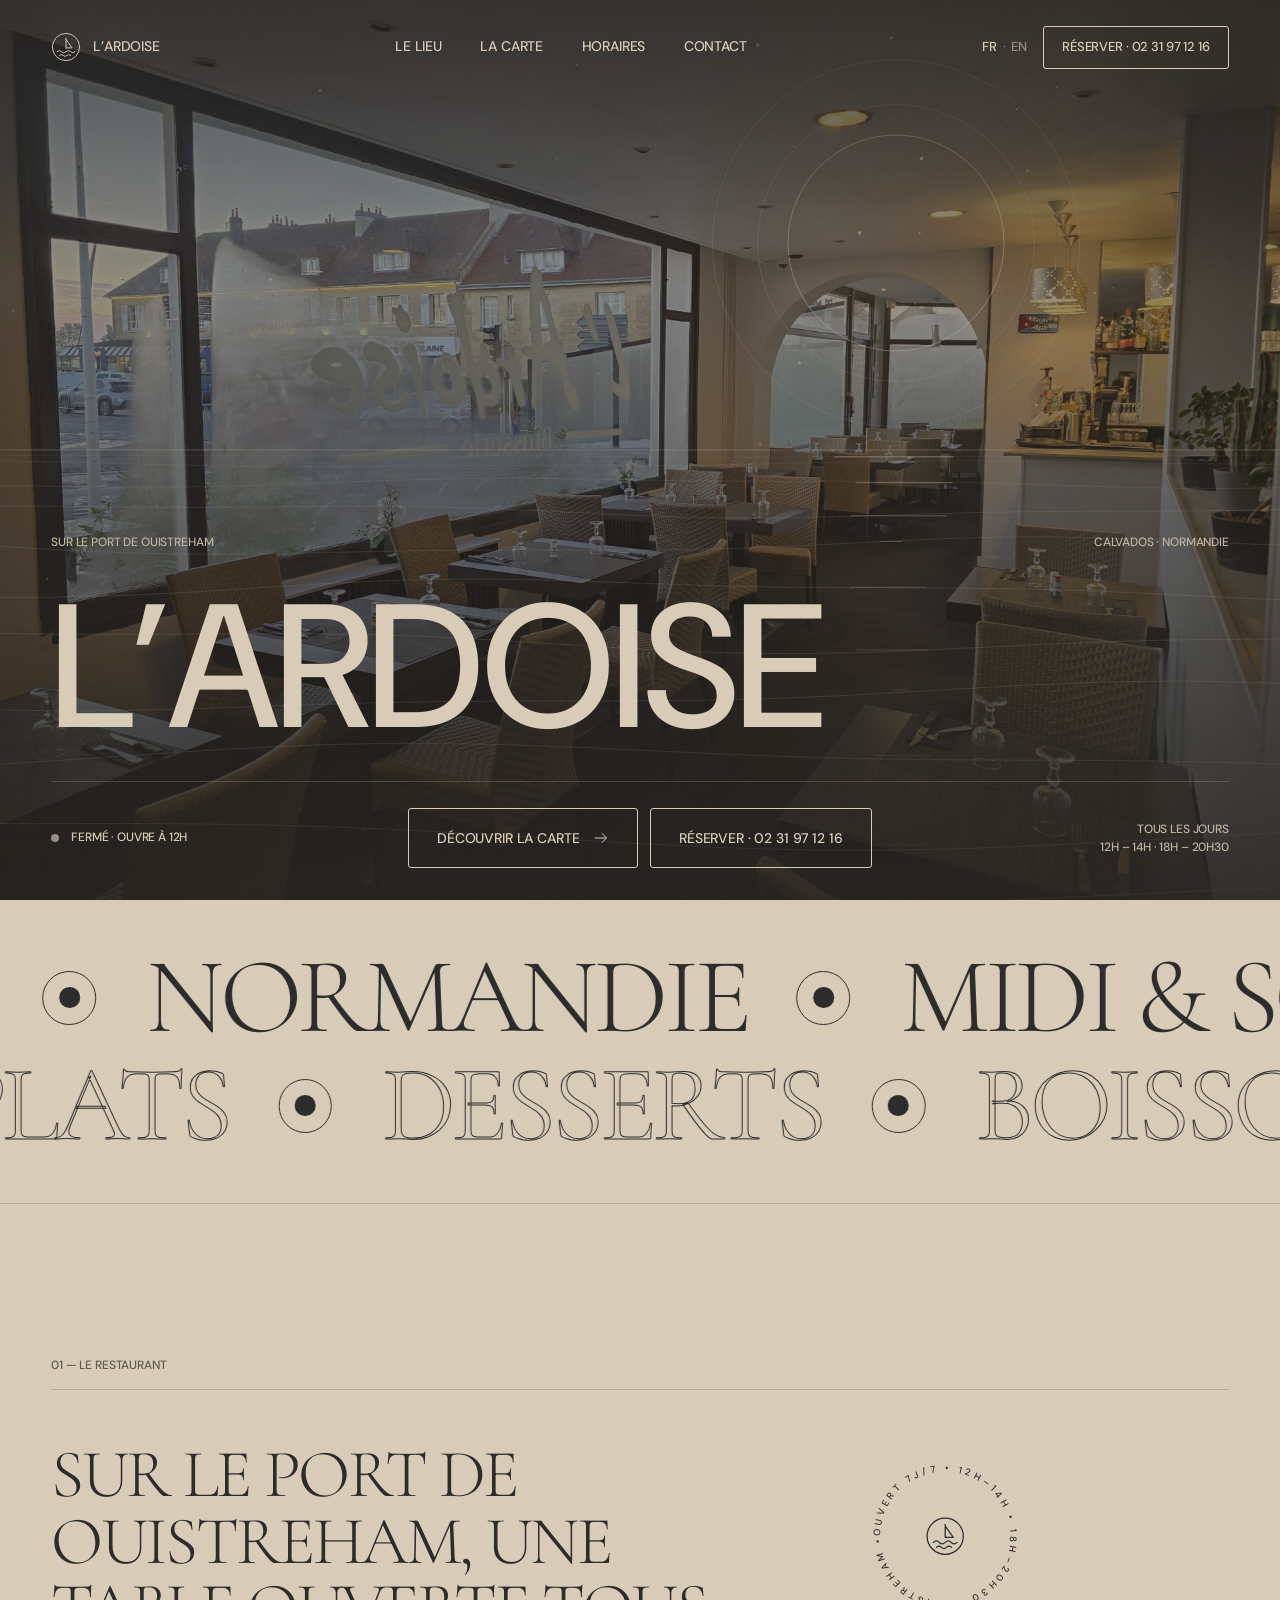
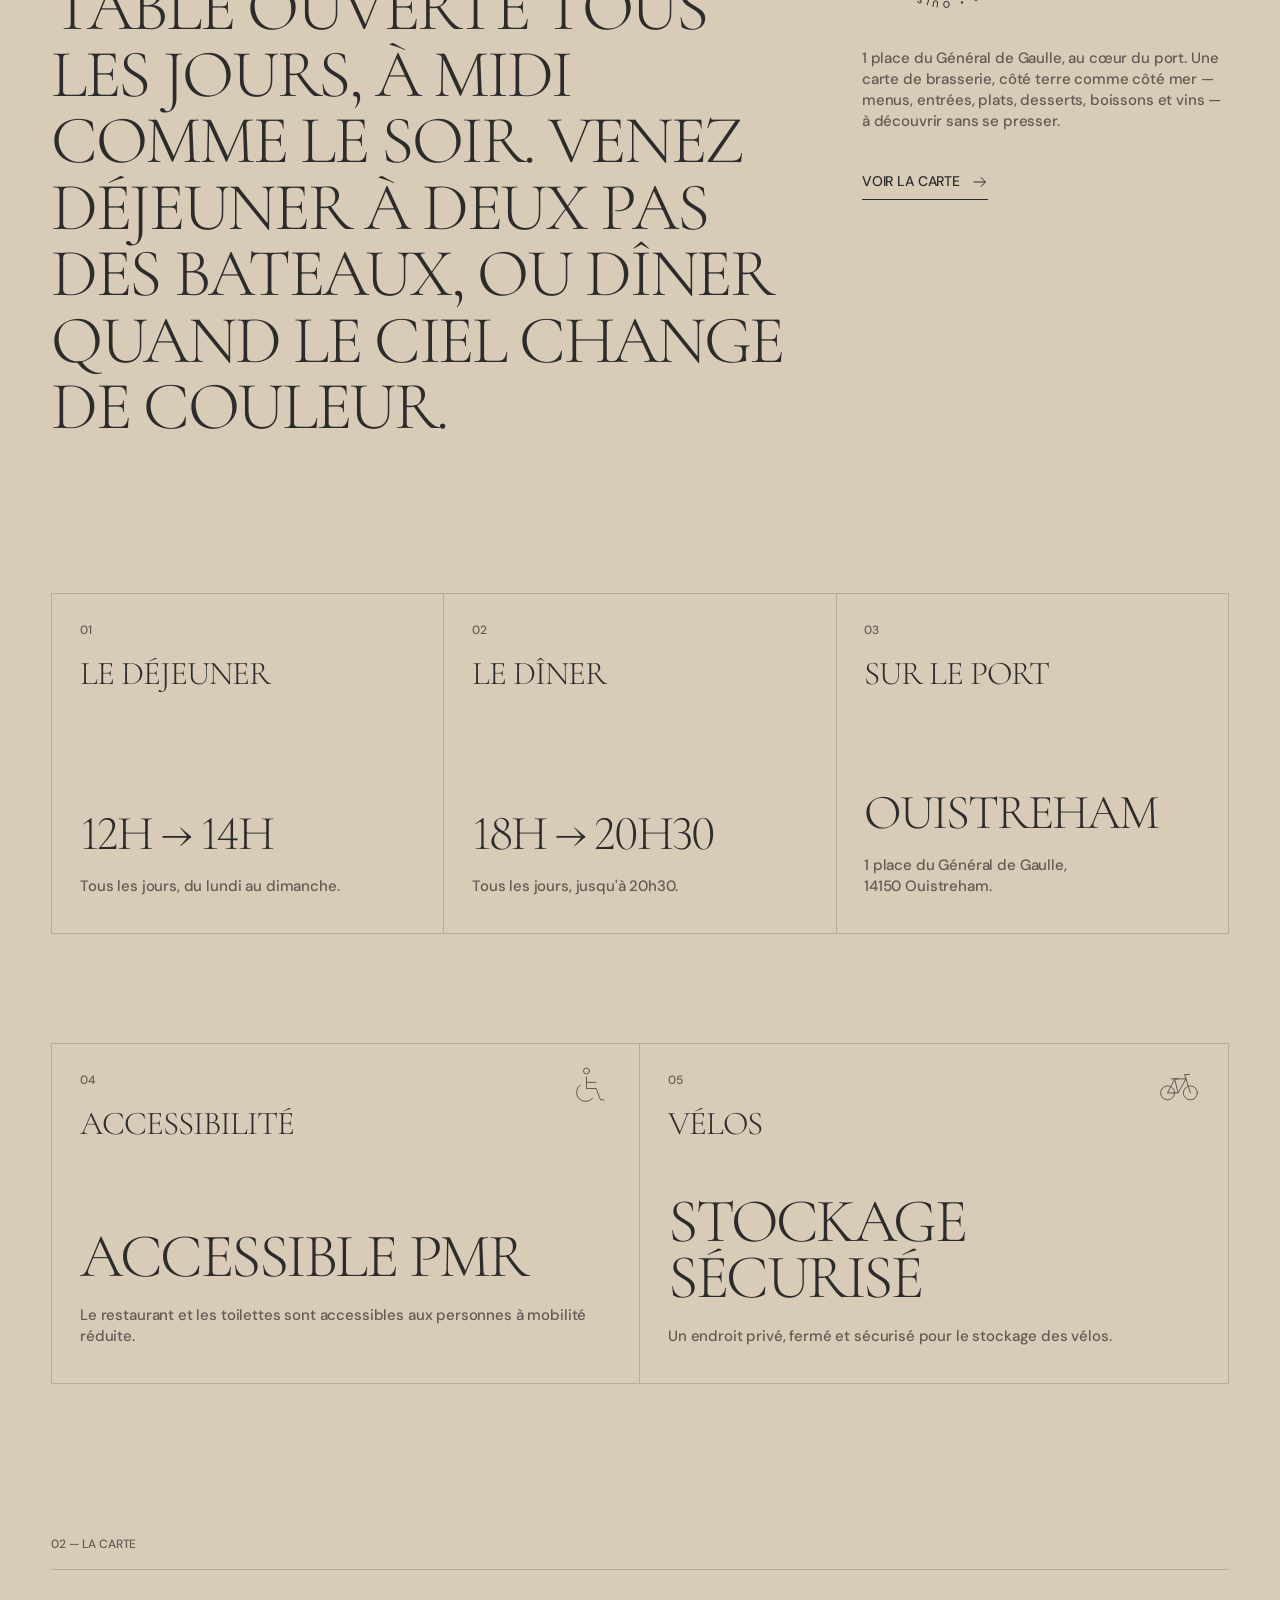
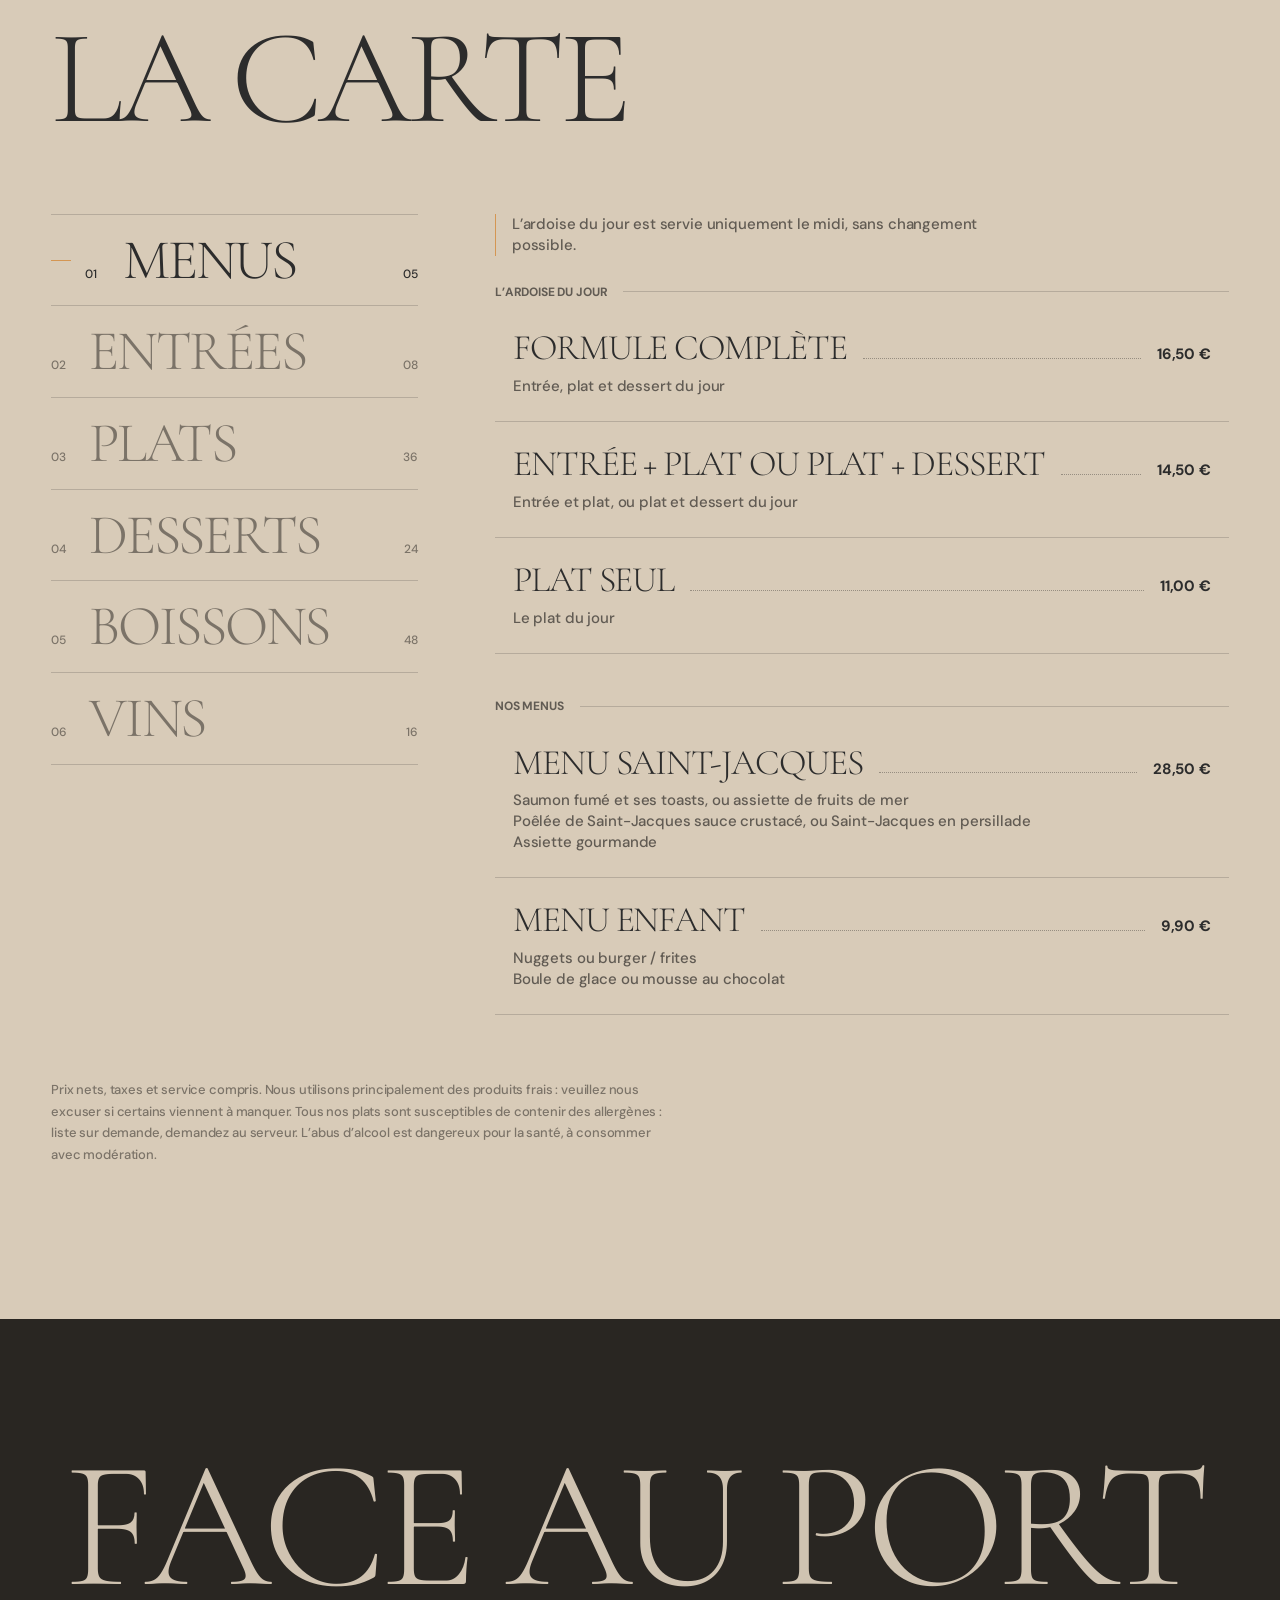
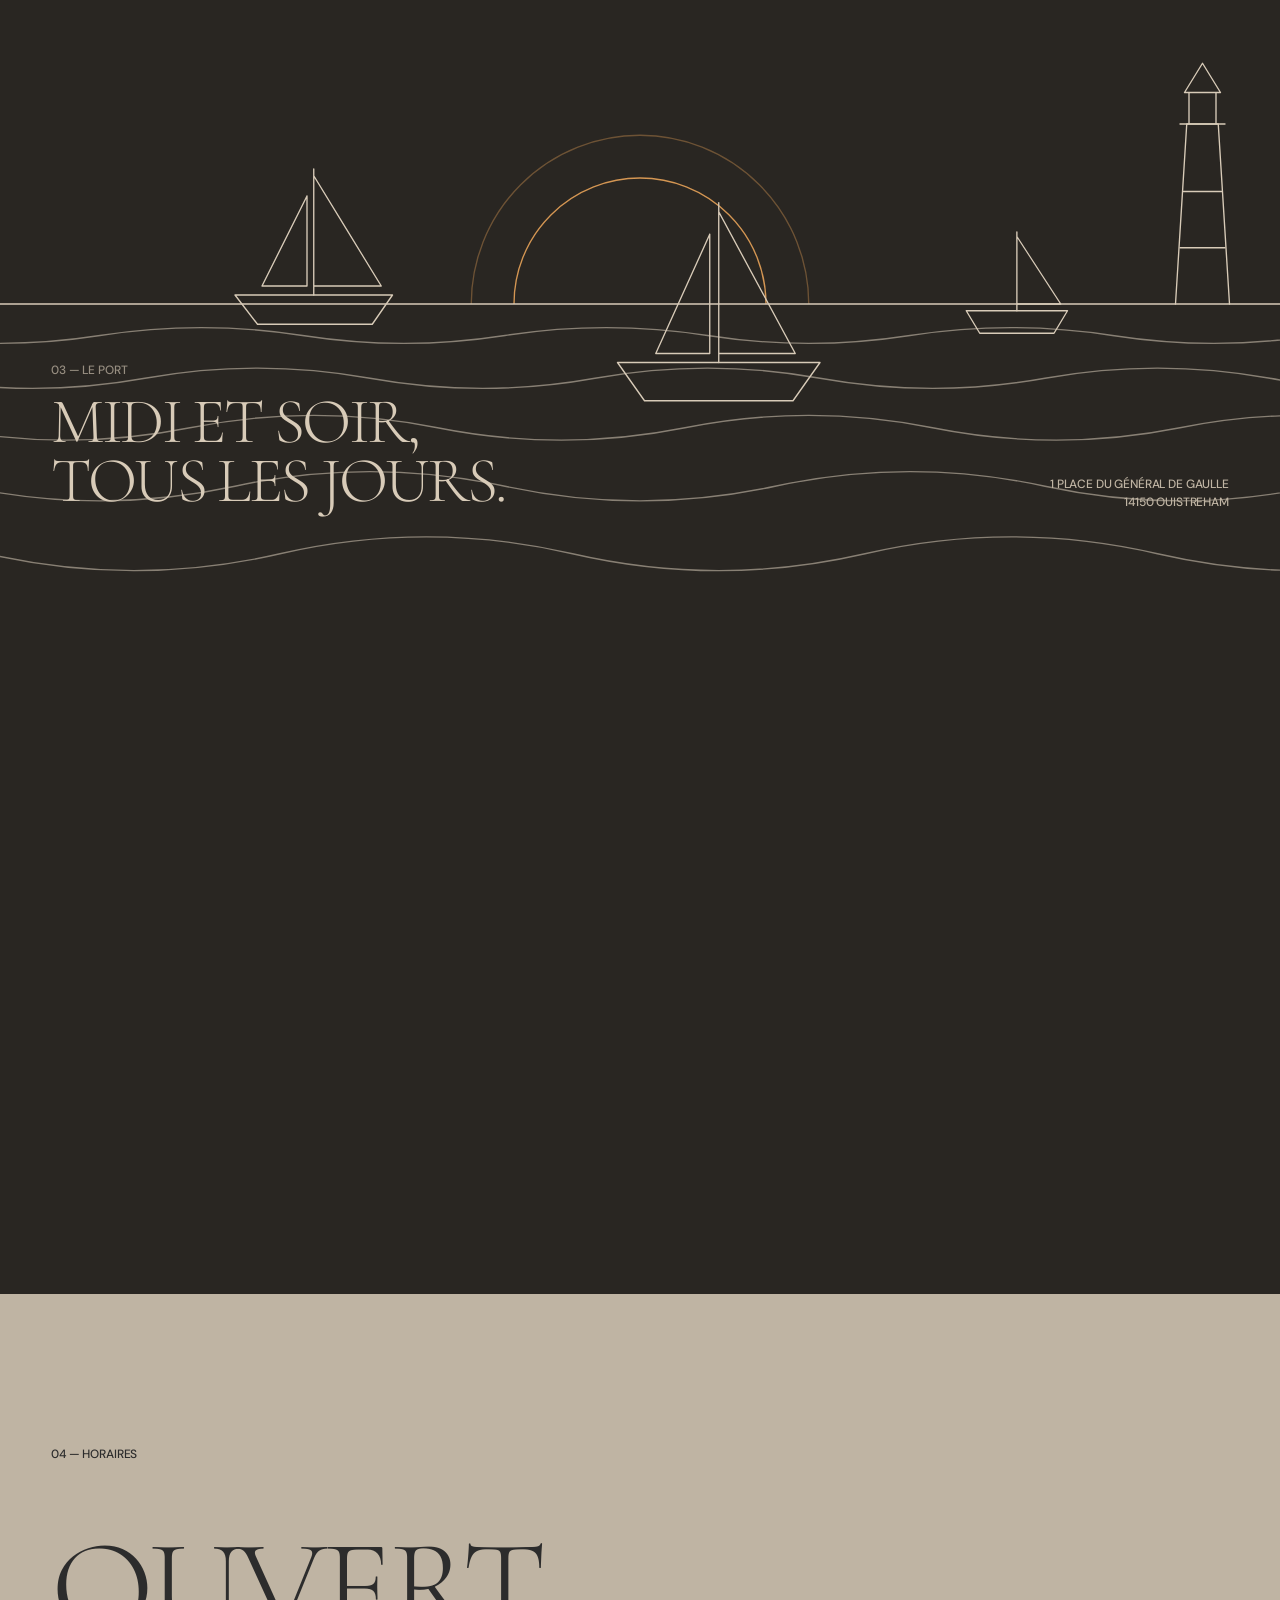
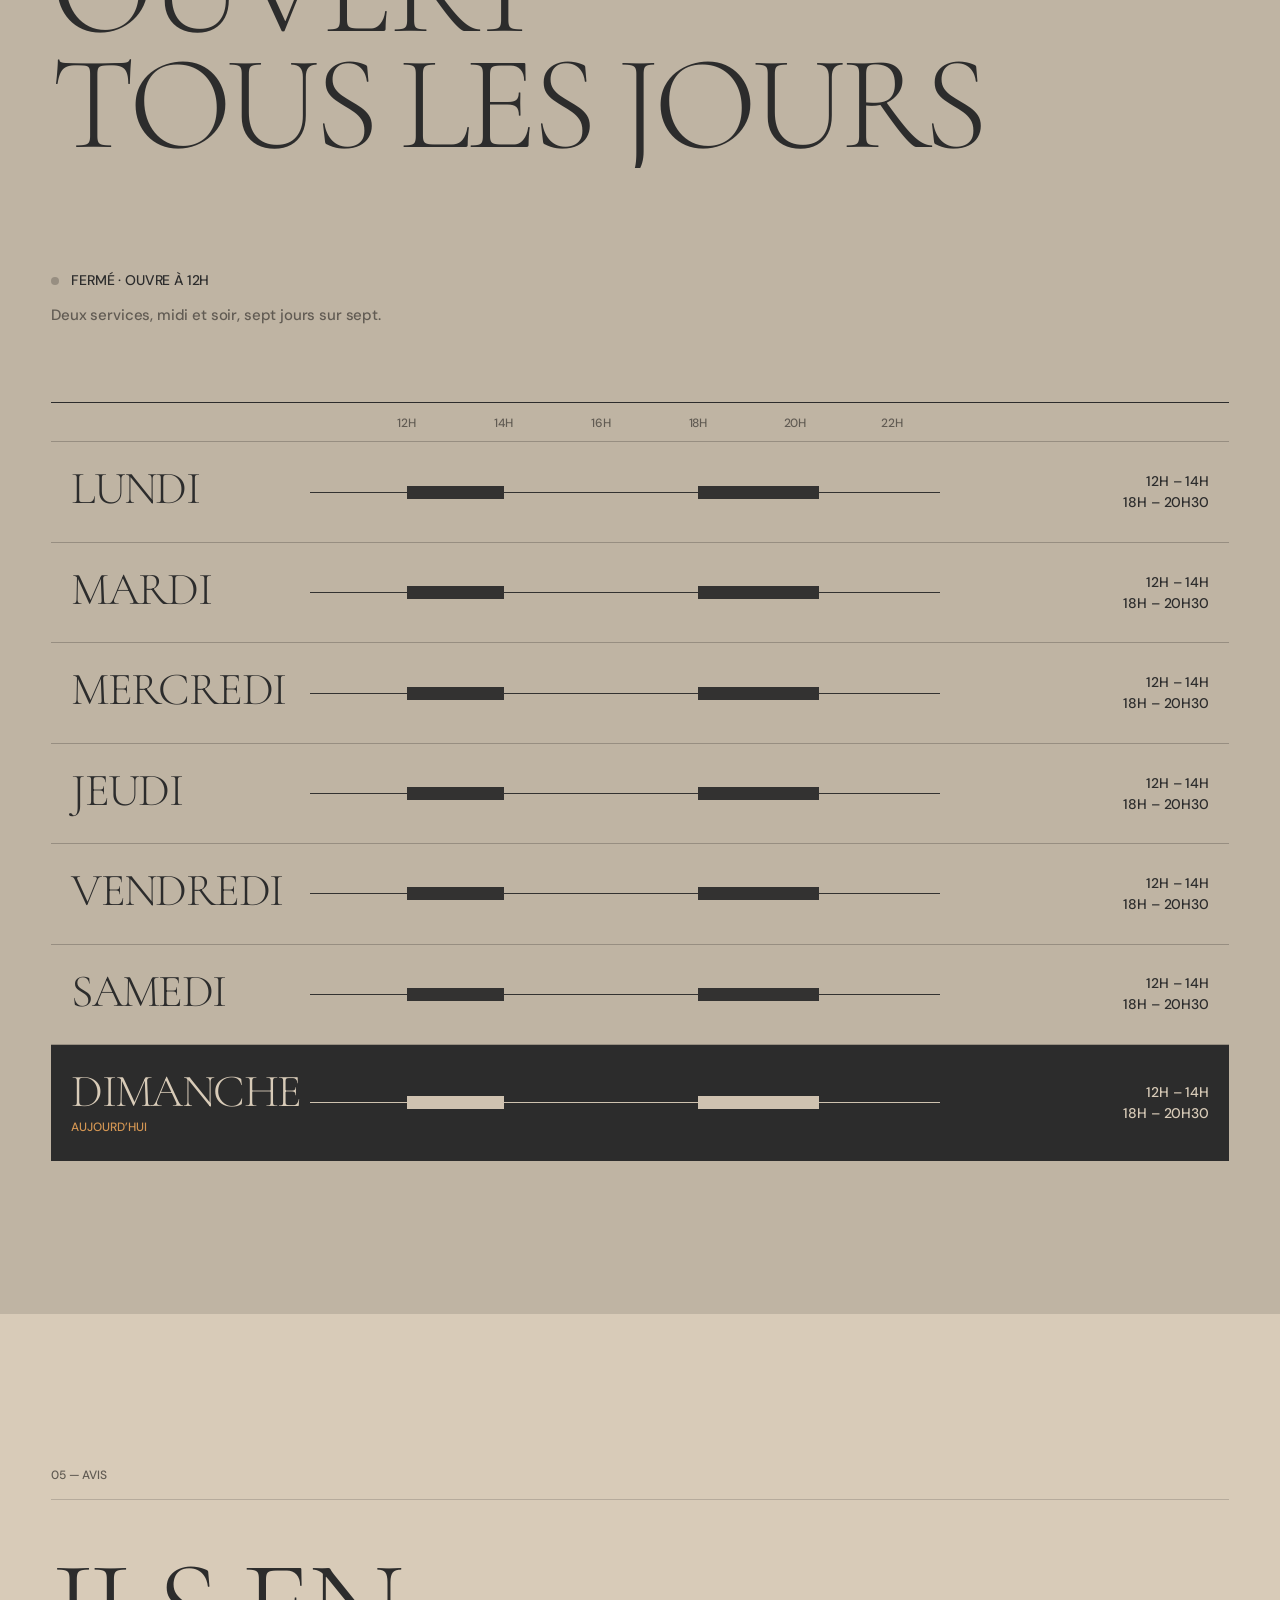
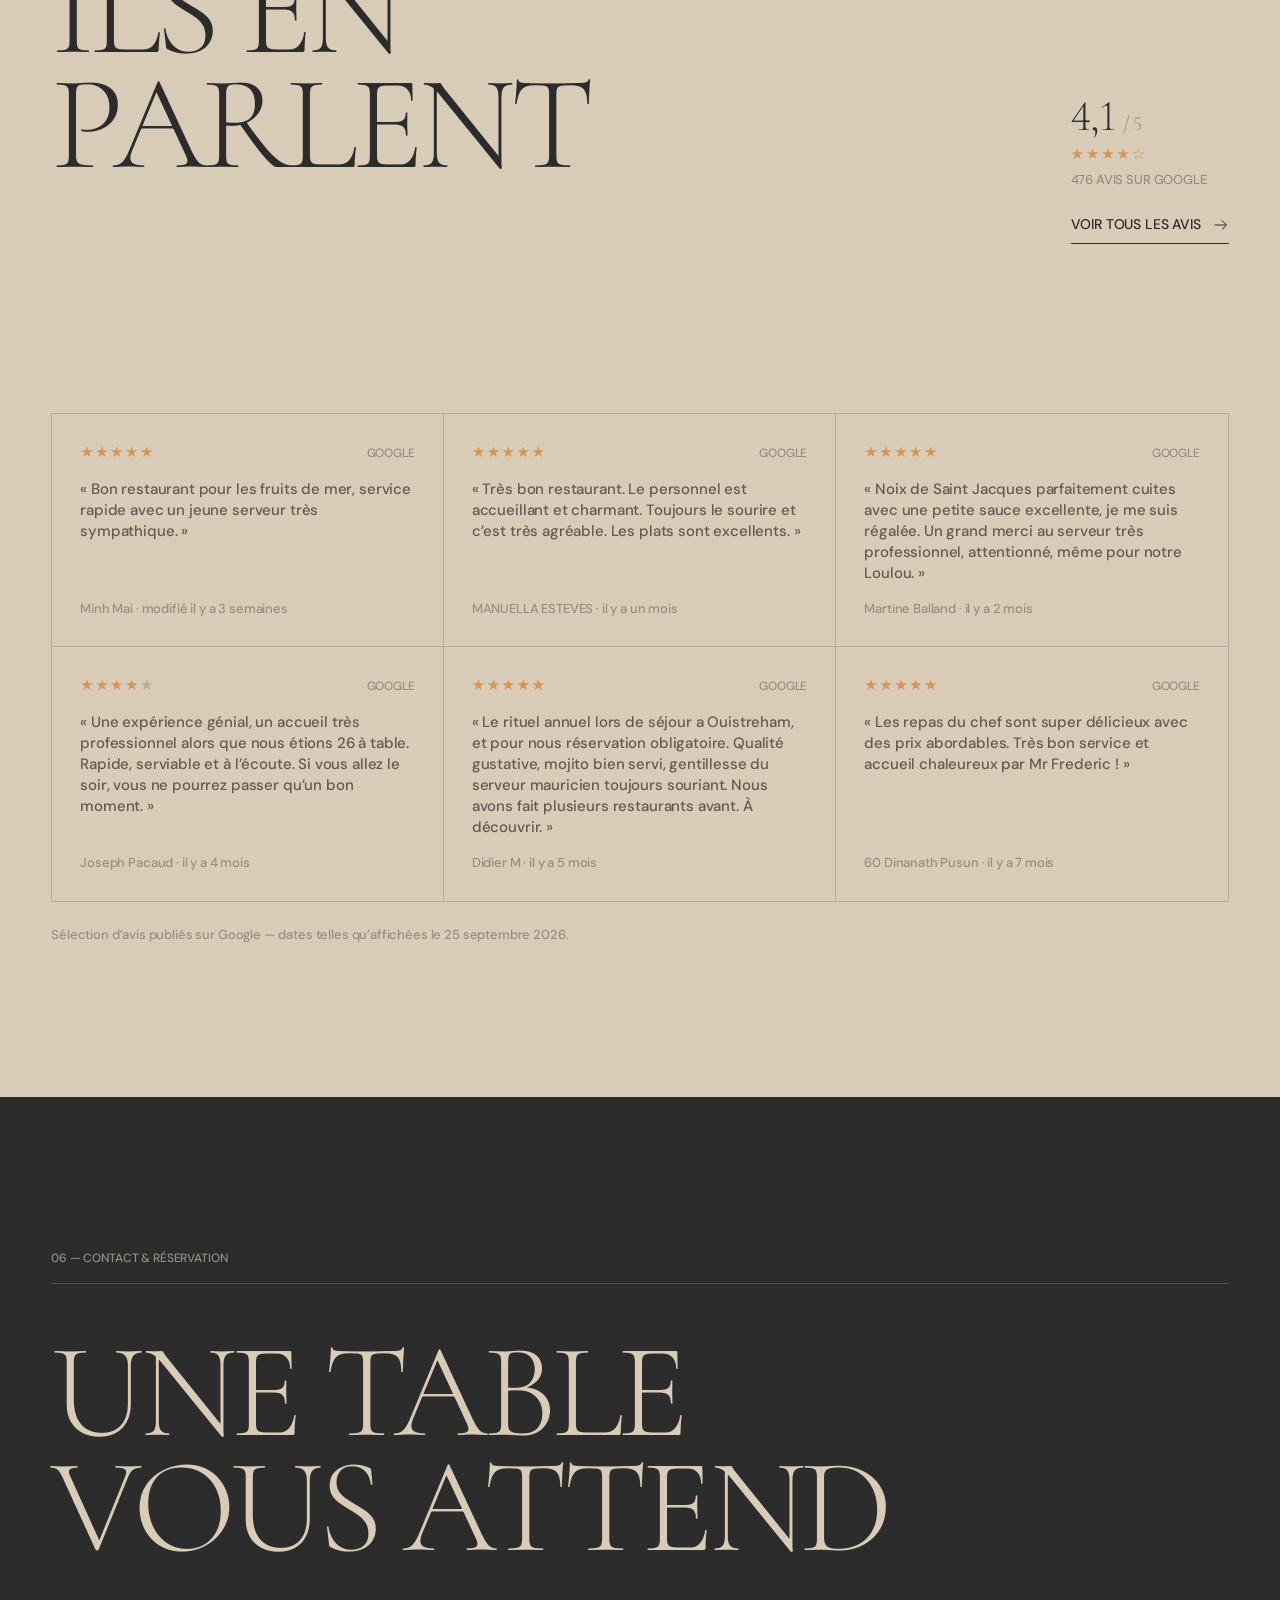
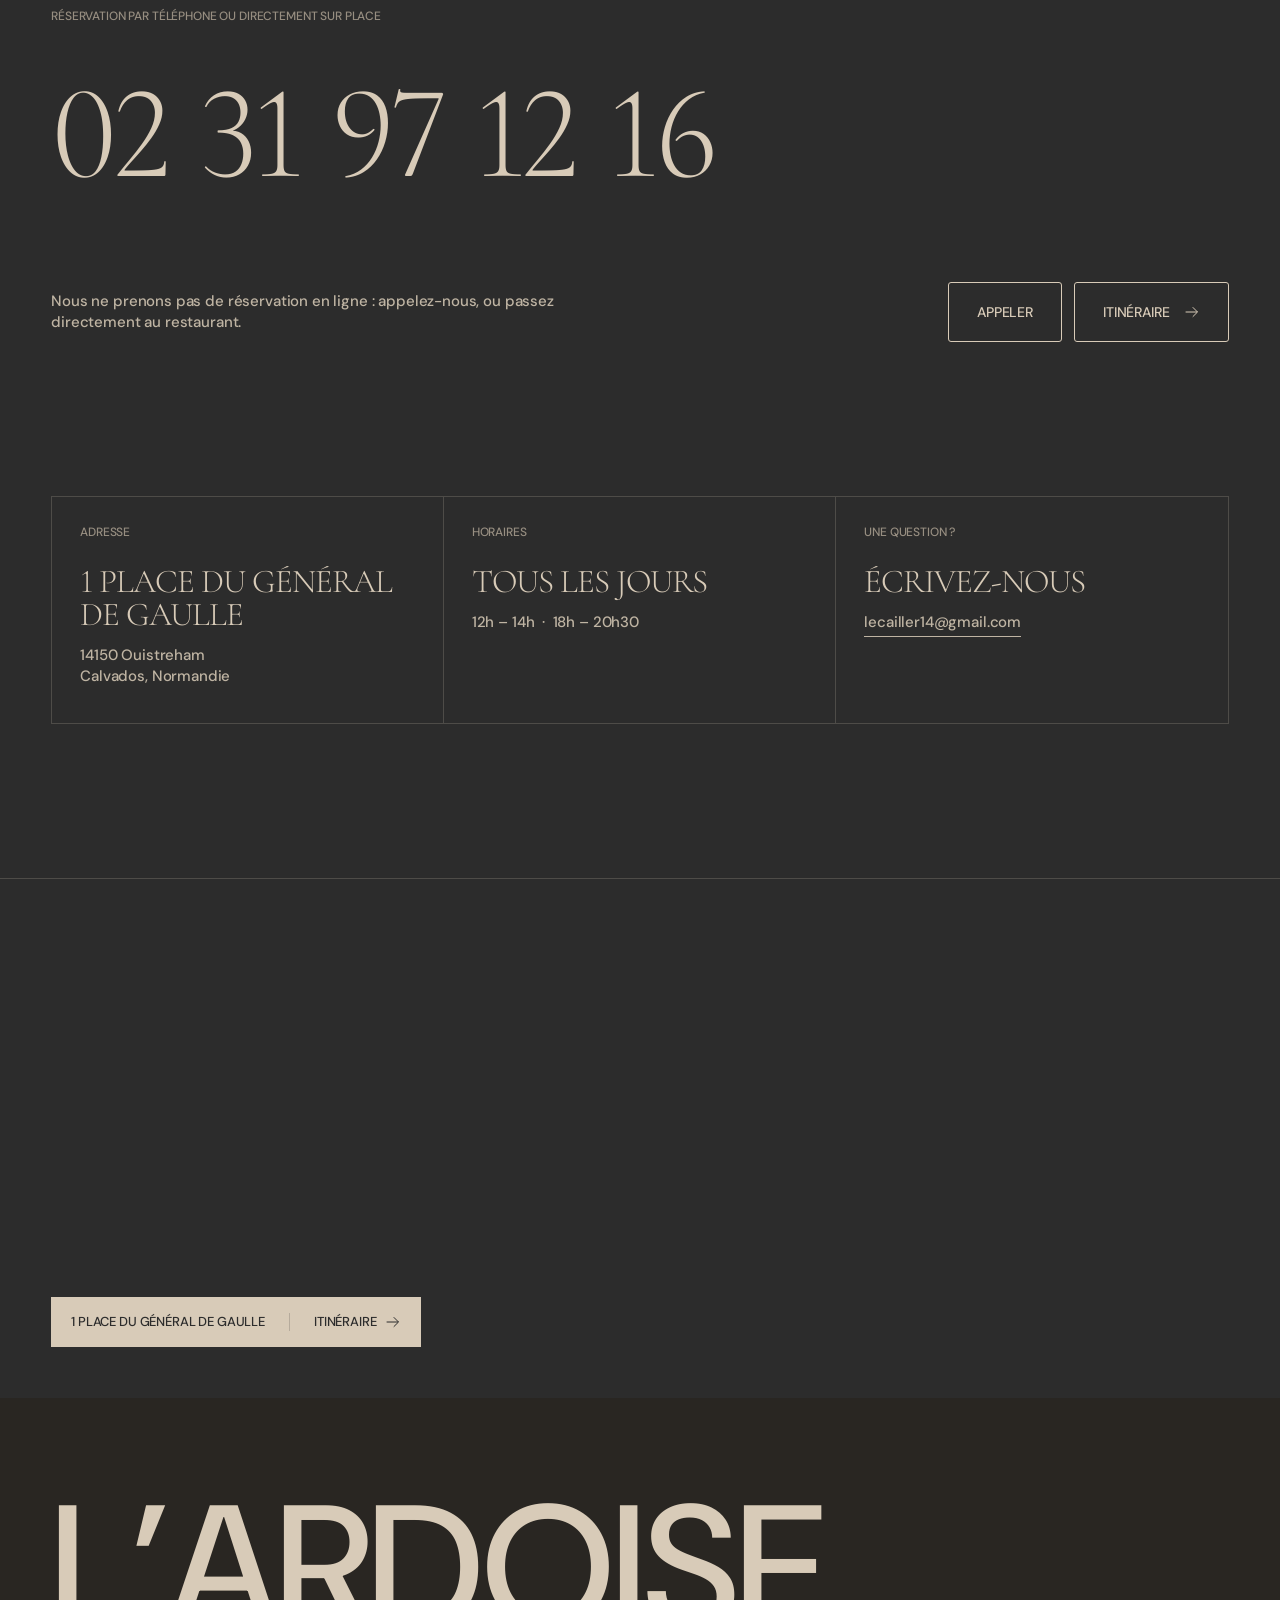
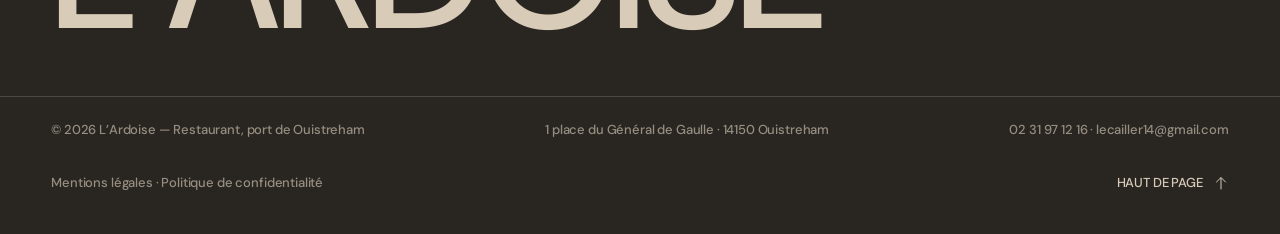
==== index.html @ 57849573 "Photo d'ambiance : la salle en fond de la page d'accueil (FR + EN) - images/hero.jpg : photo de la s" ====
<!DOCTYPE html>
<html lang="fr" class="no-js">
<head>
  <meta charset="utf-8">
  <meta name="viewport" content="width=device-width, initial-scale=1">
  <title>L’Ardoise — Restaurant sur le port de Ouistreham</title>
  <meta name="description" content="L’Ardoise, restaurant sur le port de Ouistreham (Calvados), 1 place du Général de Gaulle. Ouvert tous les jours de 12h à 14h et de 18h à 20h30. Réservation au 02 31 97 12 16.">
  <meta name="theme-color" content="#292622">
  <meta property="og:title" content="L’Ardoise — Restaurant sur le port de Ouistreham">
  <meta property="og:description" content="Ouvert tous les jours de 12h à 14h et de 18h à 20h30. 1 place du Général de Gaulle, Ouistreham.">
  <meta property="og:type" content="restaurant">
  <link rel="icon" href="data:image/svg+xml,%3Csvg xmlns='http://www.w3.org/2000/svg' viewBox='0 0 32 32'%3E%3Crect width='32' height='32' fill='%23292622'/%3E%3Cg fill='none' stroke='%23d8cbb8' stroke-width='1.2'%3E%3Ccircle cx='16' cy='16' r='12'/%3E%3Cpath d='M16 7v11M16 8l6 9h-6M8 21q2-2 4 0t4 0t4 0t4 0'/%3E%3C/g%3E%3C/svg%3E">

  <link rel="preconnect" href="https://fonts.googleapis.com">
  <link rel="preconnect" href="https://fonts.gstatic.com" crossorigin>
  <link rel="preconnect" href="https://api.fontshare.com">
  <link href="https://fonts.googleapis.com/css2?family=Cormorant+Garamond:wght@300&family=DM+Sans:opsz,wght@9..40,500;9..40,700&display=swap" rel="stylesheet">
  <link href="https://api.fontshare.com/v2/css?f[]=satoshi@500,700&display=swap" rel="stylesheet">
  <link rel="stylesheet" href="style.css">
  <link rel="preload" as="image" href="images/hero.jpg" fetchpriority="high">

  <script type="application/ld+json">
  {
    "@context": "https://schema.org",
    "@type": "Restaurant",
    "name": "L’Ardoise",
    "telephone": "+33231971216",
    "email": "lecailler14@gmail.com",
    "address": {
      "@type": "PostalAddress",
      "streetAddress": "1 place du Général de Gaulle",
      "addressLocality": "Ouistreham",
      "postalCode": "14150",
      "addressRegion": "Calvados",
      "addressCountry": "FR"
    },
    "geo": { "@type": "GeoCoordinates", "latitude": 49.27912, "longitude": -0.25116 },
    "openingHours": ["Mo-Su 12:00-14:00", "Mo-Su 18:00-20:30"]
  }
  </script>
</head>
<body class="is-loading">

  <!-- Symboles SVG réutilisés -->
  <svg width="0" height="0" style="position:absolute" aria-hidden="true" focusable="false">
    <symbol id="mark" viewBox="0 0 32 32">
      <g fill="none" stroke="currentColor" stroke-width="1" stroke-linecap="round" stroke-linejoin="round">
        <circle cx="16" cy="16" r="14.5"/>
        <path d="M16 6.5V17M16 8l6.5 9H16"/>
        <path d="M6.5 21q2.4-2.4 4.8 0t4.7 0t4.8 0t4.7 0"/>
        <path d="M9 25q2-2 4 0t4 0t4 0"/>
      </g>
    </symbol>
    <symbol id="arrow" viewBox="0 0 16 16">
      <path d="M2 8h11M9 3.5 13.5 8 9 12.5" fill="none" stroke="currentColor" stroke-width="1" stroke-linecap="round" stroke-linejoin="round"/>
    </symbol>
  </svg>

  <!-- Préchargeur -->
  <div class="preloader" aria-hidden="true">
    <div class="pl-inner">
      <svg class="pl-mark"><use href="#mark"/></svg>
      <p class="pl-name">L’Ardoise</p>
      <p class="pl-sub">Ouistreham · Port</p>
      <div class="pl-line"><i class="pl-bar"></i></div>
      <p class="pl-num">00</p>
    </div>
  </div>

  <div class="progress" aria-hidden="true"></div>
  <div class="cursor-ring" aria-hidden="true"></div>
  <div class="cursor-dot" aria-hidden="true"></div>

  <!-- Navigation -->
  <header class="nav" id="nav">
    <a class="brand" href="#accueil" aria-label="L’Ardoise — accueil">
      <svg class="brand-mark"><use href="#mark"/></svg>
      <span data-roll>L’Ardoise</span>
    </a>
    <nav class="nav-links" aria-label="Navigation principale">
      <a href="#lieu"><span data-roll>Le lieu</span></a>
      <a href="#carte"><span data-roll>La carte</span></a>
      <a href="#horaires"><span data-roll>Horaires</span></a>
      <a href="#contact"><span data-roll>Contact</span></a>
    </nav>
    <div class="nav-right">
      <div class="lang" aria-label="Choisir la langue du site">
        <span class="lang-cur" aria-current="true">FR</span><span class="lang-sep">·</span><a href="index-en.html" hreflang="en" lang="en">EN</a>
      </div>
      <a class="btn btn-sm" href="tel:+33231971216" data-magnet aria-label="Réserver par téléphone au 02 31 97 12 16"><span data-roll>Réserver · 02 31 97 12 16</span></a>
      <button class="burger" aria-label="Ouvrir le menu" aria-expanded="false" aria-controls="menu"><i></i><i></i></button>
    </div>
  </header>

  <div class="menu-overlay" id="menu" aria-hidden="true">
    <nav>
      <a href="#lieu"><span>01</span>Le lieu</a>
      <a href="#carte"><span>02</span>La carte</a>
      <a href="#horaires"><span>03</span>Horaires</a>
      <a href="#contact"><span>04</span>Contact</a>
      <a href="#contact"><span>→</span>Réserver</a>
    </nav>
    <p class="menu-foot">Réservation par téléphone ou sur place<br><a href="tel:+33231971216">02 31 97 12 16</a><br>1 place du Général de Gaulle · 14150 Ouistreham</p>
  </div>

  <main>
    <!-- ================= HERO ================= -->
    <section class="hero" id="accueil">
      <!-- Photo d'ambiance : images/hero.jpg (réglée dans style.css, règle .hero). Pour la changer, remplacez ce fichier : paysage, 1920 px de large minimum. -->
      <div class="hero-photo" aria-hidden="true"></div>
      <canvas id="sea" aria-hidden="true"></canvas>
      <div class="hero-glow" aria-hidden="true"></div>
      <div class="hero-shade" aria-hidden="true"></div>

      <div class="hero-inner">
        <div class="hero-meta">
          <span data-reveal="fade" style="--d:1500">Sur le port de Ouistreham</span>
          <span data-reveal="fade" style="--d:1650">Calvados · Normandie</span>
        </div>

        <h1 class="wordmark" aria-label="L’Ardoise"><span class="wm-line" data-chars aria-hidden="true">L’Ardoise</span></h1>

        <div class="hero-foot">
          <i class="rule" data-reveal="line" style="--d:1700"></i>
          <div class="hero-foot-row">
            <p class="status" data-status data-reveal="fade" style="--d:1800"><i class="dot"></i><span>…</span></p>
            <div class="hero-cta" data-reveal="up" style="--d:1900">
              <a class="btn" href="#carte" data-magnet><span data-roll>Découvrir la carte</span><svg class="ico"><use href="#arrow"/></svg></a>
              <a class="btn" href="tel:+33231971216" data-magnet aria-label="Réserver par téléphone au 02 31 97 12 16"><span data-roll>Réserver · 02 31 97 12 16</span></a>
            </div>
            <p class="hero-hours" data-reveal="fade" style="--d:2000">Tous les jours<br>12h – 14h · 18h – 20h30</p>
          </div>
        </div>
      </div>
    </section>

    <!-- ================= MARQUEE ================= -->
    <section class="marquee on-light" aria-label="Ouistreham, entrées, plats, desserts, boissons">
      <div class="mq-row" data-mq="-1">
        <div class="mq-set"><span>Ouistreham</span><i></i><span>Le port</span><i></i><span>Calvados</span><i></i><span>Normandie</span><i></i><span>Midi &amp; soir</span><i></i></div>
      </div>
      <div class="mq-row outline" data-mq="1">
        <div class="mq-set"><span>Entrées</span><i></i><span>Plats</span><i></i><span>Desserts</span><i></i><span>Boissons</span><i></i><span>7 jours sur 7</span><i></i></div>
      </div>
    </section>

    <!-- ================= LE LIEU ================= -->
    <section class="intro on-light" id="lieu">
      <div class="wrap">
        <div class="sec-head">
          <p class="label" data-reveal="up">01 — Le restaurant</p>
          <i class="rule" data-reveal="line"></i>
        </div>

        <div class="intro-grid">
          <p class="lead" data-fill>Sur le port de Ouistreham, une table ouverte tous les jours, à midi comme le soir. Venez déjeuner à deux pas des bateaux, ou dîner quand le ciel change de couleur.</p>

          <div class="intro-side">
            <svg class="badge" viewBox="0 0 200 200" aria-hidden="true" data-reveal="scale">
              <defs><path id="circ" d="M100 100m-78 0a78 78 0 1 1 156 0a78 78 0 1 1-156 0"/></defs>
              <text><textPath href="#circ" textLength="486" lengthAdjust="spacing">OUVERT 7J/7 • 12H–14H • 18H–20H30 • OUISTREHAM • </textPath></text>
              <use href="#mark" x="76" y="76" width="48" height="48"/>
            </svg>
            <p class="body" data-reveal="up" style="--d:150">1 place du Général de Gaulle, au cœur du port. Une carte de brasserie, côté terre comme côté mer — menus, entrées, plats, desserts, boissons et vins — à découvrir sans se presser.</p>
            <a class="link" href="#carte" data-reveal="up" style="--d:250"><span data-roll>Voir la carte</span><svg class="ico"><use href="#arrow"/></svg></a>
          </div>
        </div>

        <div class="cards" data-stagger>
          <article class="card" data-reveal="up" data-tilt>
            <span class="card-num">01</span>
            <h3 class="card-title">Le déjeuner</h3>
            <p class="card-time">12h <em>→</em> 14h</p>
            <p class="card-text">Tous les jours, du lundi au dimanche.</p>
          </article>
          <article class="card" data-reveal="up" data-tilt>
            <span class="card-num">02</span>
            <h3 class="card-title">Le dîner</h3>
            <p class="card-time">18h <em>→</em> 20h30</p>
            <p class="card-text">Tous les jours, jusqu'à 20h30.</p>
          </article>
          <article class="card" data-reveal="up" data-tilt>
            <span class="card-num">03</span>
            <h3 class="card-title">Sur le port</h3>
            <p class="card-time">Ouistreham</p>
            <p class="card-text">1 place du Général de Gaulle,<br>14150 Ouistreham.</p>
          </article>
        </div>

        <!-- À savoir : accessibilité PMR et stockage des vélos. Informations données par le restaurant :
             ne rien ajouter qu'il n'ait confirmé. Même contenu à tenir à jour dans index-en.html. -->
        <p class="label cards-label" data-reveal="up">À savoir</p>
        <div class="cards cards-duo" data-stagger>
          <article class="card" data-reveal="up" data-tilt>
            <span class="card-num">04</span>
            <svg class="card-ico" viewBox="0 0 24 24" aria-hidden="true"><circle cx="10" cy="4" r="1.7"/><path d="M10 7.5V14M10 10.5H15.5M10 14H15.5L18 20.5h2"/><path d="M6.52 11.94A5.2 5.2 0 1 0 13.48 19.54"/></svg>
            <h3 class="card-title">Accessibilité</h3>
            <p class="card-time">Accessible PMR</p>
            <p class="card-text">Le restaurant et les toilettes sont accessibles aux personnes à mobilité réduite.</p>
          </article>
          <article class="card" data-reveal="up" data-tilt>
            <span class="card-num">05</span>
            <svg class="card-ico" viewBox="0 0 24 24" aria-hidden="true"><circle cx="5.5" cy="16.5" r="4"/><circle cx="18.5" cy="16.5" r="4"/><path d="M5.5 16.5 9.5 8.5H16l2.5 8M9.5 8.5l2 8h-6M11.5 16.5 16 8.5M7.5 8.5h4M16 8.5l-.8-2.5h2.8"/></svg>
            <h3 class="card-title">Vélos</h3>
            <p class="card-time">Stockage sécurisé</p>
            <p class="card-text">Un endroit privé, fermé et sécurisé pour le stockage des vélos.</p>
          </article>
        </div>
      </div>
    </section>

    <!-- ================= LA CARTE ================= -->
    <section class="carte on-light" id="carte">
      <div class="wrap">
        <div class="sec-head">
          <p class="label" data-reveal="up">02 — La carte</p>
          <i class="rule" data-reveal="line"></i>
        </div>
        <h2 class="h2" data-split>La carte</h2>

        <div class="carte-grid">
          <div class="tabs" role="tablist" aria-label="Parties de la carte" id="tabs"></div>
          <div class="panel" id="panel" role="tabpanel" aria-live="polite"></div>
        </div>
        <!-- Mentions reprises de la carte papier. Même contenu à tenir à jour dans index-en.html. -->
        <p class="carte-foot" data-reveal="up">Prix nets, taxes et service compris. Nous utilisons principalement des produits frais : veuillez nous excuser si certains viennent à manquer. Tous nos plats sont susceptibles de contenir des allergènes : liste sur demande, demandez au serveur. L’abus d’alcool est dangereux pour la santé, à consommer avec modération.</p>
        <noscript><p>Activez JavaScript pour afficher la carte, ou appelez-nous au 02 31 97 12 16.</p></noscript>
      </div>
    </section>

    <!-- ================= LE PORT (scène épinglée) ================= -->
    <section class="harbor on-dark" id="port" aria-label="Le port de Ouistreham">
      <div class="harbor-sticky">
        <p class="harbor-title" aria-hidden="true">Face <br class="br-m">au port</p>

        <svg class="harbor-svg" viewBox="0 0 1440 800" preserveAspectRatio="xMidYMax slice" aria-hidden="true">
          <defs>
            <clipPath id="sky"><rect x="0" y="0" width="1440" height="520"/></clipPath>
          </defs>

          <g clip-path="url(#sky)">
            <g id="sun">
              <circle class="draw sun" cx="720" cy="520" r="112" pathLength="1"/>
              <circle class="draw sun2" cx="720" cy="520" r="150" pathLength="1"/>
            </g>
          </g>

          <path class="draw" d="M0 520H1440" pathLength="1"/>

          <!-- Phare -->
          <g class="lh">
            <path class="draw" d="M1196 520 1206 360H1234L1244 520" pathLength="1"/>
            <path class="draw" d="M1200 470H1240M1203 420H1237" pathLength="1"/>
            <path class="draw" d="M1200 360H1240M1208 360V332H1232V360M1204 332H1236L1220 306Z" pathLength="1"/>
          </g>

          <!-- Bateaux -->
          <g class="boat b1">
            <path class="draw" d="M360 512H500L482 538H380Z" pathLength="1"/>
            <path class="draw" d="M430 512V400M430 406V504L490 504ZM424 424V504L384 504Z" pathLength="1"/>
          </g>
          <g class="boat b2">
            <path class="draw" d="M700 572H880L856 606H724Z" pathLength="1"/>
            <path class="draw" d="M790 572V430M790 438V564L858 564ZM782 458V564L734 564Z" pathLength="1"/>
          </g>
          <g class="boat b3">
            <path class="draw" d="M1010 526H1100L1088 546H1022Z" pathLength="1"/>
            <path class="draw" d="M1055 526V456M1055 460V520L1094 520Z" pathLength="1"/>
          </g>

          <!-- Vagues -->
          <g class="waves">
            <path class="draw wv" d="M-120 548q90-14 180 0t180 0t180 0t180 0t180 0t180 0t180 0t180 0t180 0" pathLength="1"/>
            <path class="draw wv" d="M-120 586q100-18 200 0t200 0t200 0t200 0t200 0t200 0t200 0t200 0" pathLength="1"/>
            <path class="draw wv" d="M-120 630q110-22 220 0t220 0t220 0t220 0t220 0t220 0t220 0" pathLength="1"/>
            <path class="draw wv" d="M-120 682q120-26 240 0t240 0t240 0t240 0t240 0t240 0t240 0" pathLength="1"/>
            <path class="draw wv" d="M-120 742q130-30 260 0t260 0t260 0t260 0t260 0t260 0" pathLength="1"/>
          </g>
        </svg>

        <div class="harbor-cap harbor-cap-a">
          <p class="label">03 — Le port</p>
          <p class="harbor-line">Midi et soir,<br>tous les jours.</p>
        </div>
        <p class="harbor-cap harbor-cap-b">1 place du Général de Gaulle<br>14150 Ouistreham</p>
      </div>
    </section>

    <!-- ================= HORAIRES ================= -->
    <section class="hours on-light" id="horaires">
      <div class="wrap">
        <div class="sec-head">
          <p class="label" data-reveal="up">04 — Horaires</p>
          <i class="rule" data-reveal="line"></i>
        </div>
        <div class="hours-head">
          <h2 class="h2" data-split>Ouvert<br>tous les jours</h2>
          <div class="hours-status" data-reveal="up" style="--d:200">
            <p class="status status-lg" data-status><i class="dot"></i><span>…</span></p>
            <p class="body">Deux services, midi et soir, sept jours sur sept.</p>
          </div>
        </div>
        <div class="days" id="days"></div>
      </div>
    </section>

    <!-- ================= AVIS =================
         Sélection d'avis réels de la fiche Google de L'Ardoise (note, texte, note en étoiles, nom de
         l'auteur et délai relatif, tels qu'affichés par Google), relevés le 25/09/2026 : https://www.google.com/maps/place/l'Ardoise+Restaurant/@49.2794805,-0.2527661,17z/data=!4m8!3m7!1s0x480a65fc0c7f3af5:0x70d596b481e7ab75!8m2!3d49.2791602!4d-0.2511388!9m1!1b1!16s%2Fg%2F11jlx2wq5j
         Critères : avis récents, bien notés (4 ou 5 étoiles) et précis (plat, service, accueil), classés du
         plus récent au plus ancien. Rien n'a été reformulé ni inventé (seules l'apostrophe typographique et
         la ponctuation aux retours à la ligne sont harmonisées avec le reste du site).
         Sans compte Google, la fiche ne montre que 10 avis et le tri "Les plus récents" est réservé aux
         visiteurs connectés : pour élargir le choix, consultez la liste complète depuis un compte Google.
         Pour changer la sélection, remplacez un bloc .review-card par un autre avis réel de la même fiche
         (texte + note + auteur + délai), sans modifier le sens des avis. Les délais ("il y a 2 mois")
         vieillissent : à chaque renouvellement, mettez aussi à jour la date dans la note sous les avis. -->
    <section class="reviews on-light" id="avis">
      <div class="wrap">
        <div class="sec-head">
          <p class="label" data-reveal="up">05 — Avis</p>
          <i class="rule" data-reveal="line"></i>
        </div>
        <div class="reviews-top">
          <h2 class="h2" data-split>Ils en<br>parlent</h2>
          <div class="reviews-score" data-reveal="up">
            <p class="score-num">4,1 <span>/ 5</span></p>
            <p class="score-stars" aria-hidden="true">★★★★☆</p>
            <p class="score-text">476 avis sur Google</p>
            <a class="link" href="https://www.google.com/maps/place/l'Ardoise+Restaurant/@49.2794805,-0.2527661,17z/data=!4m8!3m7!1s0x480a65fc0c7f3af5:0x70d596b481e7ab75!8m2!3d49.2791602!4d-0.2511388!9m1!1b1!16s%2Fg%2F11jlx2wq5j" target="_blank" rel="noopener"><span data-roll>Voir tous les avis</span><svg class="ico"><use href="#arrow"/></svg></a>
          </div>
        </div>

        <div class="reviews-row" data-stagger>
          <article class="review-card" data-reveal="up">
            <div class="review-top">
              <p class="stars" aria-label="5 étoiles sur 5">★★★★★</p>
              <span class="review-src">Google</span>
            </div>
            <p class="review-body">« Bon restaurant pour les fruits de mer, service rapide avec un jeune serveur très sympathique. »</p>
            <p class="review-author">Minh Mai <span>· modifié il y a 3 semaines</span></p>
          </article>

          <article class="review-card" data-reveal="up">
            <div class="review-top">
              <p class="stars" aria-label="5 étoiles sur 5">★★★★★</p>
              <span class="review-src">Google</span>
            </div>
            <p class="review-body">« Très bon restaurant. Le personnel est accueillant et charmant. Toujours le sourire et c’est très agréable. Les plats sont excellents. »</p>
            <p class="review-author">MANUELLA ESTEVES <span>· il y a un mois</span></p>
          </article>

          <article class="review-card" data-reveal="up">
            <div class="review-top">
              <p class="stars" aria-label="5 étoiles sur 5">★★★★★</p>
              <span class="review-src">Google</span>
            </div>
            <p class="review-body">« Noix de Saint Jacques parfaitement cuites avec une petite sauce excellente, je me suis régalée. Un grand merci au serveur très professionnel, attentionné, même pour notre Loulou. »</p>
            <p class="review-author">Martine Balland <span>· il y a 2 mois</span></p>
          </article>

          <article class="review-card" data-reveal="up">
            <div class="review-top">
              <p class="stars" aria-label="4 étoiles sur 5">★★★★<span class="off">★</span></p>
              <span class="review-src">Google</span>
            </div>
            <p class="review-body">« Une expérience génial, un accueil très professionnel alors que nous étions 26 à table. Rapide, serviable et à l’écoute. Si vous allez le soir, vous ne pourrez passer qu’un bon moment. »</p>
            <p class="review-author">Joseph Pacaud <span>· il y a 4 mois</span></p>
          </article>

          <article class="review-card" data-reveal="up">
            <div class="review-top">
              <p class="stars" aria-label="5 étoiles sur 5">★★★★★</p>
              <span class="review-src">Google</span>
            </div>
            <p class="review-body">« Le rituel annuel lors de séjour a Ouistreham, et pour nous réservation obligatoire. Qualité gustative, mojito bien servi, gentillesse du serveur mauricien toujours souriant. Nous avons fait plusieurs restaurants avant. À découvrir. »</p>
            <p class="review-author">Didier M <span>· il y a 5 mois</span></p>
          </article>

          <article class="review-card" data-reveal="up">
            <div class="review-top">
              <p class="stars" aria-label="5 étoiles sur 5">★★★★★</p>
              <span class="review-src">Google</span>
            </div>
            <p class="review-body">« Les repas du chef sont super délicieux avec des prix abordables. Très bon service et accueil chaleureux par Mr Frederic ! »</p>
            <p class="review-author">60 Dinanath Pusun <span>· il y a 7 mois</span></p>
          </article>
        </div>

        <p class="reviews-note" data-reveal="fade">Sélection d’avis publiés sur Google — dates telles qu’affichées le 25 septembre 2026.</p>
      </div>
    </section>

    <!-- ================= CONTACT ================= -->
    <!-- Aucun formulaire sur cette page (réservation uniquement par téléphone ou sur place, cf. politique
         de confidentialité §02) : les liens tel:/mailto: ci-dessous ouvrent l'application du visiteur et ne
         transmettent aucune donnée au site. Si un formulaire est ajouté un jour, pensez à : n'y demander que
         les champs strictement nécessaires, y ajouter une mention d'information, et un lien vers confidentialite.html. -->
    <section class="contact on-dark" id="contact">
      <div class="wrap">
        <div class="sec-head">
          <p class="label" data-reveal="up">06 — Contact &amp; réservation</p>
          <i class="rule" data-reveal="line"></i>
        </div>
        <h2 class="h2" data-split>Une table<br>vous attend</h2>

        <!-- Réservation : uniquement par téléphone ou sur place -->
        <div class="resa">
          <p class="label" data-reveal="up">Réservation par téléphone ou directement sur place</p>
          <a class="phone" href="tel:+33231971216" aria-label="Réserver par téléphone : 02 31 97 12 16" data-phone data-hover>02 31 97 12 16</a>
          <i class="rule" data-reveal="line"></i>
          <div class="resa-row">
            <p class="body" data-reveal="up">Nous ne prenons pas de réservation en ligne : appelez-nous, ou passez directement au restaurant.</p>
            <div class="contact-cta" data-reveal="up" style="--d:120">
              <a class="btn" href="tel:+33231971216" data-magnet><span data-roll>Appeler</span></a>
              <a class="btn" href="https://www.google.com/maps/dir/?api=1&destination=49.27912,-0.25116" target="_blank" rel="noopener" data-magnet><span data-roll>Itinéraire</span><svg class="ico"><use href="#arrow"/></svg></a>
            </div>
          </div>
        </div>

        <div class="infos" data-stagger>
          <address class="info" data-reveal="up">
            <p class="label">Adresse</p>
            <p class="info-title">1 place du Général de Gaulle</p>
            <p class="info-text">14150 Ouistreham<br>Calvados, Normandie</p>
          </address>
          <div class="info" data-reveal="up">
            <p class="label">Horaires</p>
            <p class="info-title">Tous les jours</p>
            <p class="info-text">12h – 14h &nbsp;·&nbsp; 18h – 20h30</p>
          </div>
          <div class="info" data-reveal="up">
            <p class="label">Une question ?</p>
            <p class="info-title">Écrivez-nous</p>
            <p class="info-text"><a class="mail" href="mailto:lecailler14@gmail.com">lecailler14@gmail.com</a></p>
          </div>
        </div>
      </div>

      <div class="map" data-reveal="fade">
        <!-- Repère sur le restaurant L'Ardoise, tel qu'il figure dans OpenStreetMap : 49.27912, -0.25116.
             Pour déplacer le repère : changer marker=lat,lon et recentrer bbox=lonMin,latMin,lonMax,latMax
             (mêmes coordonnées dans les deux liens "Itinéraire" et dans le bloc geo des données Google en haut de la page). -->
        <iframe title="Carte — L’Ardoise, 1 place du Général de Gaulle, Ouistreham" loading="lazy" referrerpolicy="no-referrer-when-downgrade"
          src="https://www.openstreetmap.org/export/embed.html?bbox=-0.2548%2C49.2774%2C-0.2475%2C49.2809&amp;layer=mapnik&amp;marker=49.27912%2C-0.25116"></iframe>
        <a class="map-tag" href="https://www.google.com/maps/dir/?api=1&destination=49.27912,-0.25116" target="_blank" rel="noopener">
          <span>1 place du Général de Gaulle</span><span class="map-tag-go">Itinéraire <svg class="ico"><use href="#arrow"/></svg></span>
        </a>
      </div>
    </section>
  </main>

  <!-- ================= FOOTER ================= -->
  <footer class="footer on-dark">
    <div class="foot-top">
      <p class="foot-mark" data-chars aria-label="L’Ardoise">L’Ardoise</p>
    </div>
    <i class="rule"></i>
    <div class="foot-row">
      <p>© <span id="year">2026</span> L’Ardoise — Restaurant, port de Ouistreham</p>
      <p>1 place du Général de Gaulle · 14150 Ouistreham</p>
      <p><a href="tel:+33231971216">02 31 97 12 16</a> · <a href="mailto:lecailler14@gmail.com">lecailler14@gmail.com</a></p>
      <p><a href="mentions-legales.html">Mentions légales</a> · <a href="confidentialite.html">Politique de confidentialité</a></p>
      <a class="totop" href="#accueil" data-magnet aria-label="Retour en haut"><span data-roll>Haut de page</span><svg class="ico up"><use href="#arrow"/></svg></a>
    </div>
  </footer>

  <script src="menu-data.js"></script>
  <script src="main.js"></script>
</body>
</html>
---- style.css ----
/* ==========================================================================
   L’ARDOISE — Parchemin & safran
   Palette / typographie : "spiced parchment gallery"
   ========================================================================== */

:root {
  --color-parchment: #d8cbb8;
  --color-linen: #bfb4a3;
  --color-warm-stone: #b6ab9c;
  --color-walnut: #978e81;
  --color-muted: #7b7368;
  --color-espresso: #615b53;
  --color-onyx-warm: #2c2c2c;
  --color-midnight-roast: #292622;
  --color-saffron-glow: #d49653;

  --line-dark: rgba(216, 203, 184, .2);

  --font-serif: 'TT Ramillas Variable', 'Cormorant Garamond', 'Playfair Display', Georgia, serif;
  --font-sans: 'Satoshi', 'DM Sans', ui-sans-serif, system-ui, -apple-system, 'Segoe UI', Roboto, sans-serif;

  --ease: cubic-bezier(.25, .46, .45, .94);
  --ease-out: cubic-bezier(.16, 1, .3, 1);

  --pad: clamp(1.25rem, 4vw, 3.5rem);
  --gap-section: clamp(5.5rem, 12vw, 10rem);
  /* marge latérale des éléments pleine largeur : les aligne sur la colonne centrale (.wrap) sur les très grands écrans */
  --gutter: max(var(--pad), calc((100% - 90rem) / 2 + var(--pad)));
  --navoff: 4.5rem; /* hauteur de la barre de navigation (passe à 0 quand elle se cache) */
}

/* ---------- Base ---------- */
*, *::before, *::after { box-sizing: border-box; margin: 0; padding: 0; }
/* Toutes les tailles sont en rem : au-delà de 1440 px de large, le site grandit doucement (×1,11 à 1920 px, ×1,26 à 2560 px,
   plafonné à ×1,6) pour rester proportionné sur les grands écrans. En dessous de 1440 px, rien ne change. */
html { scroll-behavior: smooth; -webkit-text-size-adjust: 100%; font-size: clamp(100%, calc(100% + (100vw - 1440px) * .00375), 160%); } /*no-rem*/
body {
  background: var(--color-parchment);
  color: var(--color-onyx-warm);
  font: 500 0.9375rem/1.4 var(--font-sans);
  letter-spacing: -.01em;
  font-variant-numeric: lining-nums;
  overflow-x: hidden;
  -webkit-font-smoothing: antialiased;
}
body.is-loading { overflow: hidden; }
::selection { background: var(--color-saffron-glow); color: var(--color-onyx-warm); }
a { color: inherit; text-decoration: none; }
button { font: inherit; color: inherit; background: none; border: 0; cursor: pointer; letter-spacing: inherit; }
ul { list-style: none; }
address { font-style: normal; }
svg { display: block; }
i { font-style: normal; }
em { font-style: normal; }
:focus-visible { outline: 1px solid var(--color-saffron-glow); outline-offset: 0.25rem; }
section[id] { scroll-margin-top: 3.75rem; }

.wrap { max-width: 90rem; margin: 0 auto; padding: 0 var(--pad); }
.on-dark { background: var(--color-midnight-roast); color: var(--color-parchment); }
.on-light { color: var(--color-onyx-warm); }

.label {
  font: 500 0.75rem/1.3 var(--font-sans);
  text-transform: uppercase;
  letter-spacing: -.012em;
  color: var(--color-espresso);
}
.on-dark .label { color: var(--color-walnut); }
.body { color: var(--color-espresso); max-width: 46ch; }
.on-dark .body { color: var(--color-linen); }

.h2 {
  font: 300 clamp(3.25rem, 10.5vw, 9.375rem)/.86 var(--font-serif);
  text-transform: uppercase;
  letter-spacing: -.04em;
  margin-bottom: clamp(2.5rem, 6vw, 5rem);
}

.sec-head { display: flex; flex-direction: column; gap: 1rem; margin-bottom: clamp(1.75rem, 4vw, 3.5rem); }
.rule { display: block; height: 1px; width: 100%; background: var(--color-warm-stone); }
.on-dark .rule { background: var(--line-dark); }

.ico { width: 1rem; height: 1rem; flex: none; transition: transform .5s var(--ease-out); }

/* ---------- Roll (texte qui défile au survol) ---------- */
.roll { position: relative; display: inline-block; overflow: hidden; vertical-align: top; white-space: nowrap; }
.roll > span { display: inline-block; transition: transform .55s var(--ease-out); }
.roll::after {
  content: attr(data-t);
  position: absolute; left: 0; top: 0;
  transform: translateY(110%);
  transition: transform .55s var(--ease-out);
}
a:hover .roll > span, button:hover .roll > span { transform: translateY(-110%); }
a:hover .roll::after, button:hover .roll::after { transform: none; }

/* ---------- Boutons fantômes ---------- */
.btn {
  --fill: var(--color-parchment);
  --ink: var(--color-midnight-roast);
  position: relative;
  display: inline-flex; align-items: center; gap: 0.875rem;
  padding: 1.25rem 1.75rem;
  border: 1px solid currentColor;
  border-radius: 3px;
  text-transform: uppercase;
  font: 500 0.875rem/1.3 var(--font-sans);
  letter-spacing: -.01em;
  overflow: hidden; isolation: isolate;
  transition: color .45s var(--ease), transform .6s var(--ease-out);
  will-change: transform;
}
.btn::before {
  content: ""; position: absolute; inset: -1px;
  background: var(--fill);
  transform: translateY(102%);
  transition: transform .55s var(--ease-out);
  z-index: -1;
}
.btn:hover { color: var(--ink); }
.btn:hover::before { transform: none; }
.btn:hover .ico { transform: translateX(0.3125rem); }
.btn-sm { padding: 0.75rem 1.125rem; font-size: 0.8125rem; }
.on-light .btn { --fill: var(--color-onyx-warm); --ink: var(--color-parchment); }

.link {
  display: inline-flex; align-items: center; gap: 0.75rem;
  text-transform: uppercase; font-size: 0.875rem;
  padding: 0.75rem 0 0.5rem; border-bottom: 1px solid currentColor; /* zone de toucher confortable (≈ 44 px) */
}
.link:hover .ico { transform: translateX(0.375rem); }

/* ---------- Curseur ---------- */
.cursor-ring, .cursor-dot { display: none; }
@media (hover: hover) and (pointer: fine) {
  html.has-cursor, html.has-cursor a, html.has-cursor button, html.has-cursor label, html.has-cursor select { cursor: none; }
  html.has-cursor input, html.has-cursor textarea { cursor: text; }
  .cursor-ring, .cursor-dot {
    display: block; position: fixed; top: 0; left: 0; z-index: 200;
    pointer-events: none; mix-blend-mode: difference;
    opacity: 0; transition: opacity .3s;
  }
  html.has-cursor .cursor-ring, html.has-cursor .cursor-dot { opacity: 1; }
  .cursor-ring {
    width: 2.375rem; height: 2.375rem; margin: -1.1875rem 0 0 -1.1875rem;
    border: 1px solid #d8cbb8; border-radius: 50%;
    transition: width .35s var(--ease-out), height .35s var(--ease-out), margin .35s var(--ease-out), background .3s, opacity .3s;
  }
  .cursor-dot { width: 0.375rem; height: 0.375rem; margin: -3px 0 0 -3px; border-radius: 50%; background: #d8cbb8; }
  body.cur-hover .cursor-ring { width: 4.5rem; height: 4.5rem; margin: -2.25rem 0 0 -2.25rem; background: #d8cbb8; }
}

/* ---------- Progression ---------- */
.progress {
  position: fixed; top: 0; left: 0; width: 100%; height: 2px; z-index: 120;
  background: var(--color-saffron-glow);
  transform-origin: left; transform: scaleX(var(--p, 0));
}

/* ---------- Préchargeur ---------- */
.preloader {
  position: fixed; inset: 0; z-index: 300;
  background: var(--color-midnight-roast); color: var(--color-parchment);
  display: grid; place-items: center;
  transition: transform 1.1s var(--ease-out) .1s;
}
.preloader.out { transform: translateY(-101%); }
.pl-inner { display: grid; justify-items: center; gap: 0.625rem; width: min(20rem, 70vw); text-align: center; transition: opacity .4s, transform .8s var(--ease-out); }
.preloader.out .pl-inner { opacity: 0; transform: translateY(-1.875rem); }
.pl-mark { width: 2.75rem; height: 2.75rem; animation: spin-slow 8s linear infinite; }
.pl-name { font: 300 2.75rem/1 var(--font-serif); text-transform: uppercase; letter-spacing: -.04em; margin-top: 0.75rem; }
.pl-sub { font-size: 0.75rem; text-transform: uppercase; color: var(--color-walnut); }
.pl-line { width: 100%; height: 1px; background: var(--line-dark); margin: 1.125rem 0 0.375rem; overflow: hidden; }
.pl-bar { display: block; height: 100%; background: var(--color-parchment); transform-origin: left; transform: scaleX(0); }
.pl-num { font-size: 0.75rem; color: var(--color-walnut); font-variant-numeric: tabular-nums; }
@keyframes spin-slow { to { transform: rotate(360deg); } }
.no-js .preloader { display: none; }
.no-js body.is-loading { overflow: auto; }

/* ---------- Navigation ---------- */
.nav {
  position: fixed; inset: 0 0 auto 0; z-index: 100;
  display: flex; align-items: center; justify-content: space-between; gap: 1.5rem;
  padding: 1.5rem var(--gutter);
  color: var(--color-parchment);
  transition: transform .6s var(--ease-out), background .4s var(--ease), padding .4s var(--ease);
}
.nav.solid { background: var(--color-onyx-warm); padding-block: 0.875rem; }
.nav.hide { transform: translateY(-101%); }
.brand { display: flex; align-items: center; gap: 0.75rem; padding: 0.5rem 0; text-transform: uppercase; font-size: 0.875rem; }
.brand-mark { width: 1.875rem; height: 1.875rem; transition: transform .8s var(--ease-out); }
.brand:hover .brand-mark { transform: rotate(180deg); }
.nav-links { display: flex; gap: clamp(1.25rem, 3vw, 2.75rem); }
.nav-links a { padding: 0.75rem 0; text-transform: uppercase; font-size: 0.875rem; }
.nav-right { display: flex; align-items: center; gap: 1rem; }
.lang { display: flex; align-items: center; gap: 0.375rem; font: 500 0.8125rem var(--font-sans); }
.lang-sep { opacity: .4; }
.lang a { opacity: .6; transition: opacity .3s var(--ease); }
.lang a:hover, .lang a:focus-visible { opacity: 1; }
.lang-cur { opacity: 1; }
.burger { display: none; width: 2.75rem; height: 2.75rem; position: relative; border: 1px solid currentColor; border-radius: 3px; }
.burger i { position: absolute; left: 0.75rem; right: 0.75rem; height: 1px; background: currentColor; transition: transform .5s var(--ease-out), top .5s var(--ease-out); }
.burger i:nth-child(1) { top: 1.125rem; }
.burger i:nth-child(2) { top: 1.5625rem; }
.burger[aria-expanded="true"] i:nth-child(1) { top: 1.3125rem; transform: rotate(45deg); }
.burger[aria-expanded="true"] i:nth-child(2) { top: 1.3125rem; transform: rotate(-45deg); }

.menu-overlay {
  position: fixed; inset: 0; z-index: 90;
  background: var(--color-onyx-warm); color: var(--color-parchment);
  display: flex; flex-direction: column; gap: clamp(1rem, 4vh, 2.5rem);
  padding: clamp(4.75rem, 14vh, 6.25rem) var(--gutter) 2rem;
  overflow-y: auto; overscroll-behavior: contain; /* si l'écran est très court (téléphone en paysage), le menu défile */
  clip-path: inset(0 0 100% 0);
  visibility: hidden;
  transition: clip-path .8s var(--ease-out), visibility 0s .8s;
}
.menu-overlay.open { clip-path: inset(0); visibility: visible; transition: clip-path .8s var(--ease-out), visibility 0s; }
.menu-overlay nav { display: flex; flex-direction: column; margin-top: auto; } /* marges auto : centré s'il y a de la place, sinon on défile depuis le haut */
.menu-overlay nav a {
  display: flex; align-items: baseline; gap: 1rem;
  font: 300 clamp(1.875rem, min(13vw, 9.5vh), 5.25rem)/1.05 var(--font-serif); text-transform: uppercase; letter-spacing: -.04em;
  border-bottom: 1px solid var(--line-dark); padding: clamp(0.25rem, 1.1vh, 0.625rem) 0;
  opacity: 0; transform: translateY(1.875rem);
  transition: opacity .5s, transform .7s var(--ease-out), padding .4s var(--ease-out);
}
.menu-overlay nav a span { font: 500 0.75rem var(--font-sans); color: var(--color-walnut); letter-spacing: 0; min-width: 1.375rem; }
.menu-overlay nav a:hover { padding-left: 0.875rem; }
.menu-overlay.open nav a { opacity: 1; transform: none; }
.menu-overlay.open nav a:nth-child(1) { transition-delay: .25s; }
.menu-overlay.open nav a:nth-child(2) { transition-delay: .32s; }
.menu-overlay.open nav a:nth-child(3) { transition-delay: .39s; }
.menu-overlay.open nav a:nth-child(4) { transition-delay: .46s; }
.menu-overlay.open nav a:nth-child(5) { transition-delay: .53s; }
.menu-foot { font-size: 0.8125rem; line-height: 1.6; color: var(--color-walnut); margin-bottom: auto; }
.menu-foot a { color: var(--color-parchment); font-size: 1.25rem; border-bottom: 1px solid var(--line-dark); }

/* ==========================================================================
   HERO
   ========================================================================== */
.hero {
  position: relative; min-height: 100vh; min-height: 100svh;
  background: var(--color-midnight-roast); color: var(--color-parchment);
  display: flex; flex-direction: column; justify-content: flex-end;
  overflow: hidden;
  --hero-photo: url("images/hero.jpg"); /* photo d'ambiance de la salle (assombrie par .hero-photo et .hero-shade) */
}
.hero-photo {
  position: absolute; inset: -4%;
  background-image: var(--hero-photo, none);
  background-size: cover; background-position: center;
  opacity: .5;
  animation: kenburns 24s ease-in-out infinite alternate;
}
@keyframes kenburns { from { transform: scale(1); } to { transform: scale(1.09) translate(-1.5%, 1%); } }
/* téléphone en portrait : le cadre se centre sur l'arche et le bar, sans le nom gravé sur la vitre (vu à l'envers depuis la salle) */
@media (max-width: 700px) { .hero-photo { background-position: 78% center; } }
#sea { position: absolute; inset: 0; width: 100%; height: 100%; }
.hero-glow {
  position: absolute; inset: 0; pointer-events: none;
  background: radial-gradient(32.5rem circle at var(--mx, 70%) var(--my, 32%), rgba(212, 150, 83, .13), transparent 65%);
}
.hero-shade {
  position: absolute; inset: 0; pointer-events: none;
  background: linear-gradient(to bottom, rgba(41, 38, 34, .6), rgba(41, 38, 34, 0) 32%, rgba(41, 38, 34, .35) 62%, rgba(41, 38, 34, .85));
}
.hero-inner { position: relative; z-index: 2; padding-top: 8.75rem; will-change: transform, opacity; }
.hero-meta {
  display: flex; justify-content: space-between; gap: 1.25rem;
  padding: 0 var(--gutter) clamp(1.25rem, 3vw, 2.25rem);
  font-size: 0.75rem; text-transform: uppercase; color: var(--color-linen);
}
.wordmark {
  font: 500 clamp(2.5rem, 13.7vw, 12.4375rem)/.8 var(--font-sans);
  letter-spacing: -.016em; text-transform: uppercase;
  white-space: nowrap; padding: 0 var(--gutter);
  color: var(--color-parchment);
}
.wm-line { display: block; overflow: hidden; padding: .06em 0 .04em; }
.ch { display: inline-block; transition: color .9s var(--ease), transform .5s var(--ease-out); }
.ch:hover { color: var(--color-saffron-glow); transform: translateY(-.05em); transition: color .1s, transform .3s var(--ease-out); }
.ch.sp { width: .26em; }
/* "backwards" : la lettre reste cachée avant l'animation, puis reprend son style normal (le survol reste actif) */
.wm-line .ch, .foot-mark .ch { animation: ch-in 1.2s var(--ease-out) backwards paused; animation-delay: calc(var(--i) * 65ms + 250ms); }
body.ready .wm-line .ch, .foot-mark.in .ch { animation-play-state: running; }
@keyframes ch-in { from { transform: translateY(112%) rotate(5deg); } to { transform: none; } }

.hero-foot { padding: clamp(1.25rem, 3vw, 2.25rem) var(--gutter) 2rem; }
.hero-foot .rule { background: var(--line-dark); margin-bottom: 1.625rem; }
.hero-foot-row { display: grid; grid-template-columns: 1fr auto 1fr; align-items: center; gap: 1.5rem; }
.hero-cta { display: flex; gap: 0.75rem; flex-wrap: wrap; justify-content: center; }
.hero-hours { text-align: right; font-size: 0.75rem; text-transform: uppercase; color: var(--color-linen); line-height: 1.5; }

/* statut ouvert / fermé */
.status { display: inline-flex; align-items: center; gap: 0.75rem; font-size: 0.75rem; text-transform: uppercase; }
.status .dot { position: relative; width: 0.5rem; height: 0.5rem; border-radius: 50%; background: var(--color-walnut); flex: none; }
.status.is-open .dot { background: var(--color-saffron-glow); }
.status.is-open .dot::after {
  content: ""; position: absolute; inset: -0.375rem; border-radius: 50%;
  border: 1px solid var(--color-saffron-glow);
  animation: ping 2.2s var(--ease) infinite;
}
@keyframes ping { from { transform: scale(.5); opacity: 1; } to { transform: scale(1.8); opacity: 0; } }
.status-lg { font-size: 0.875rem; }

/* ==========================================================================
   MARQUEE
   ========================================================================== */
.marquee {
  overflow: hidden; padding: clamp(1.5rem, 4vw, 2.75rem) 0;
  border-bottom: 1px solid var(--color-warm-stone);
}
.mq-row { display: flex; width: max-content; will-change: transform; }
.mq-set { display: flex; align-items: center; flex: none; }
.mq-set span {
  font: 300 clamp(3rem, 8.4vw, 7.75rem)/1 var(--font-serif);
  text-transform: uppercase; letter-spacing: -.04em; white-space: nowrap;
  padding: 0 .16em;
  transition: color .5s var(--ease), -webkit-text-stroke-color .5s var(--ease);
}
.mq-set i {
  width: .5em; height: .5em; flex: none; margin: 0 .3em;
  font-size: clamp(3rem, 8.4vw, 7.75rem);
  border: 1px solid var(--color-onyx-warm); border-radius: 50%;
  position: relative; transition: transform .6s var(--ease-out), background .4s;
}
.mq-set i::after { content: ""; position: absolute; inset: 30%; border-radius: 50%; background: var(--color-onyx-warm); }
.mq-row:hover .mq-set i { transform: rotate(180deg); }
.mq-row.outline .mq-set span { color: transparent; -webkit-text-stroke: 1px var(--color-onyx-warm); }
.mq-row.outline .mq-set span:hover { color: var(--color-onyx-warm); }
.mq-row:not(.outline) .mq-set span:hover { color: transparent; -webkit-text-stroke: 1px var(--color-onyx-warm); }

/* ==========================================================================
   LE LIEU
   ========================================================================== */
.intro { padding: var(--gap-section) 0; }
.intro-grid { display: grid; grid-template-columns: 8fr 4fr; gap: clamp(2rem, 6vw, 6.25rem); align-items: start; }
.lead {
  font: 300 clamp(2rem, min(5.3vw, 8vh), 4.75rem)/.98 var(--font-serif); /* vh : le texte ne dépasse jamais la hauteur d'un écran court */
  text-transform: uppercase; letter-spacing: -.035em;
}
.fw { color: rgba(44, 44, 44, .16); transition: color .5s var(--ease); }
.fw.on { color: var(--color-onyx-warm); }
.intro-side { display: grid; gap: 1.75rem; justify-items: start; padding-top: 0.75rem; }
.badge { width: clamp(8.125rem, 13vw, 11.875rem); color: var(--color-onyx-warm); will-change: transform; }
.badge text { fill: currentColor; font: 500 11.4px var(--font-sans); letter-spacing: 0; }

.cards { display: grid; grid-template-columns: repeat(3, 1fr); margin-top: var(--gap-section); border-top: 1px solid var(--color-warm-stone); }
.card {
  position: relative; isolation: isolate; overflow: hidden;
  padding: 1.75rem 1.75rem 2.25rem; min-height: 21.25rem;
  display: flex; flex-direction: column;
  container-type: inline-size; /* permet à .card-time de se caler sur la largeur réelle de la carte */
  border-right: 1px solid var(--color-warm-stone); border-bottom: 1px solid var(--color-warm-stone);
  transition: color .5s var(--ease), opacity 1s var(--ease-out), transform 1s var(--ease-out);
}
.card:first-child { border-left: 1px solid var(--color-warm-stone); }
.card::before {
  content: ""; position: absolute; inset: 0; z-index: -1;
  background: var(--color-onyx-warm);
  transform: translateY(101%);
  transition: transform .7s var(--ease-out);
}
.card:hover { color: var(--color-parchment); }
.card:hover::before { transform: none; }
.card-num { font-size: 0.75rem; color: var(--color-espresso); transition: color .5s; }
.card:hover .card-num { color: var(--color-saffron-glow); }
.card-title { font: 300 clamp(1.75rem, 2.6vw, 2.375rem)/1 var(--font-serif); text-transform: uppercase; letter-spacing: -.03em; margin-top: 1.125rem; }
.card-time {
  margin-top: auto; font: 300 clamp(2.5rem, 4.2vw, 3.875rem)/.9 var(--font-serif); text-transform: uppercase; letter-spacing: -.04em;
  font-size: clamp(1.5rem, 14.6cqi, 3.875rem); /* "Ouistreham" reste toujours dans sa carte, à toutes les largeurs d'écran */
  transition: transform .7s var(--ease-out);
}
.card-time em { display: inline-block; transition: transform .7s var(--ease-out); }
.card:hover .card-time { transform: translateX(0.5rem); }
.card:hover .card-time em { transform: translateX(0.625rem); }
.card-text { margin-top: 1.25rem; color: var(--color-espresso); transition: color .5s; }
.card:hover .card-text { color: var(--color-linen); }

/* « À savoir » : second bloc de cartes (accessibilité, vélos), même langage visuel que .cards */
.cards-label { margin-top: clamp(2.5rem, 6vw, 5rem); margin-bottom: 1rem; }
.cards-duo { grid-template-columns: repeat(2, 1fr); margin-top: 0; }
.card-ico {
  position: absolute; top: 1.25rem; right: 1.75rem; width: 2.625rem; height: 2.625rem;
  fill: none; stroke: currentColor; stroke-width: 1px; stroke-linecap: round; stroke-linejoin: round;
  color: var(--color-espresso); transition: color .5s;
}
.card-ico * { vector-effect: non-scaling-stroke; } /* trait de 1 px à toutes les tailles, comme les filets du site */
.card:hover .card-ico { color: var(--color-saffron-glow); }
@media (max-width: 380px) { .card-ico { width: 2rem; height: 2rem; } } /* très petits téléphones : l'icône ne touche jamais le titre */

/* ==========================================================================
   LA CARTE
   ========================================================================== */
.carte { padding: 0 0 var(--gap-section); }
.carte-grid { display: grid; grid-template-columns: minmax(16.25rem, 4fr) 8fr; gap: clamp(2rem, 6vw, 6rem); align-items: start; }
.tabs { position: sticky; top: calc(var(--navoff) + 1.75rem); transition: top .6s var(--ease-out); display: flex; flex-direction: column; border-bottom: 1px solid var(--color-warm-stone); }
.tab {
  position: relative; display: flex; align-items: baseline; gap: 1rem;
  padding: 1.25rem 0 1.25rem 0; text-align: left;
  border-top: 1px solid var(--color-warm-stone);
  color: var(--color-muted);
  transition: color .4s var(--ease), padding .6s var(--ease-out);
}
.tab::before {
  content: ""; position: absolute; left: 0; top: 50%; width: 0; height: 1px;
  background: var(--color-saffron-glow);
  transition: width .6s var(--ease-out);
}
.tab .t-num { font-size: 0.75rem; min-width: 1.375rem; }
.tab .t-name { font: 300 clamp(2.375rem, 4.4vw, 3.875rem)/.9 var(--font-serif); text-transform: uppercase; letter-spacing: -.04em; flex: 1; }
.tab .t-count { font-size: 0.75rem; }
.tab:hover { color: var(--color-espresso); padding-left: 0.875rem; }
.tab[aria-selected="true"] { color: var(--color-onyx-warm); padding-left: 2.125rem; }
.tab[aria-selected="true"]::before { width: 1.25rem; }

.panel { min-height: 26.25rem; }
/* phrase d'explication au-dessus d'une partie de la carte (ex. "Suggestions") */
.panel-note { max-width: 54ch; margin-bottom: 1.75rem; padding-left: 1rem; border-left: 1px solid var(--color-saffron-glow); color: var(--color-espresso); }
.panel-note + .grp { margin-top: 0; }
.grp { display: flex; align-items: center; gap: 1rem; margin: 2.75rem 0 0.375rem; font-size: 0.75rem; text-transform: uppercase; color: var(--color-espresso); }
.grp:first-child { margin-top: 0; }
.grp::after { content: ""; flex: 1; height: 1px; background: var(--color-warm-stone); }
.dishes { border-top: 1px solid var(--color-warm-stone); }
.grp + .dishes { border-top: 0; }
.dish {
  position: relative; isolation: isolate;
  padding: 1.5rem 1.125rem;
  border-bottom: 1px solid var(--color-warm-stone);
}
.dish::before {
  content: ""; position: absolute; inset: 0; z-index: -1;
  background: var(--color-linen);
  transform: scaleX(0); transform-origin: left;
  transition: transform .6s var(--ease-out);
}
.dish:hover::before { transform: scaleX(1); }
.dish-top { display: flex; align-items: baseline; gap: 1rem; }
.dish-name {
  font: 300 clamp(1.625rem, 2.8vw, 2.375rem)/1 var(--font-serif);
  text-transform: uppercase; letter-spacing: -.03em;
  transition: transform .6s var(--ease-out);
}
.dish-tag {
  align-self: center; padding: 0.25rem 0.5rem; border: 1px solid var(--color-saffron-glow); border-radius: 3px;
  font-size: 0.75rem; text-transform: uppercase; color: var(--color-espresso);
}
.dish-lead { flex: 1; align-self: flex-end; margin-bottom: 0.4375rem; border-bottom: 1px dotted var(--color-walnut); min-width: 1.25rem; transition: border-color .4s; }
.dish-price { font: 700 0.9375rem var(--font-sans); white-space: nowrap; transition: transform .6s var(--ease-out); }
/* article proposé en plusieurs formats (25 cl / 50 cl, 75 cl / 37,5 cl) : le format en petit devant chaque prix */
.dish-price .dp + .dp { margin-left: 0.875rem; }
.dish-price small { margin-right: 0.25rem; font: 500 0.6875rem var(--font-sans); letter-spacing: .04em; text-transform: uppercase; color: var(--color-walnut); }
.dish-desc { margin-top: 0.625rem; color: var(--color-espresso); max-width: 54ch; white-space: pre-line; transition: transform .6s var(--ease-out); } /* pre-line : un \n dans desc fait un retour à la ligne (composition d'un menu) */
.dish:hover .dish-name, .dish:hover .dish-desc { transform: translateX(1rem); }
.dish:hover .dish-lead { border-color: var(--color-onyx-warm); }
.dish:hover .dish-price { transform: translateX(-0.375rem) scale(1.12); transform-origin: right; }

.panel.enter .dish { animation: dish-in .9s var(--ease-out) both; animation-delay: calc(var(--i) * 70ms); }
.panel.enter .grp, .panel.enter .panel-note { animation: dish-in .9s var(--ease-out) both; animation-delay: calc(var(--i) * 70ms); }
.panel.leave .dish, .panel.leave .grp, .panel.leave .panel-note { animation: dish-out .3s var(--ease) both; animation-delay: calc(var(--i) * 18ms); }
@keyframes dish-in { from { opacity: 0; transform: translateY(2.125rem); } to { opacity: 1; transform: none; } }
@keyframes dish-out { to { opacity: 0; transform: translateY(-0.875rem); } }

/* mentions de bas de carte (prix, allergènes, alcool) */
.carte-foot { max-width: 68ch; margin-top: clamp(2.5rem, 5vw, 4rem); font-size: 0.8125rem; line-height: 1.65; color: var(--color-muted); }

/* ==========================================================================
   LE PORT — scène épinglée
   ========================================================================== */
/* Hauteur de la section = 100vh (écran) + la distance de scroll pendant laquelle la scène reste épinglée.
   Ici : 175vh - 100vh = 75vh de scroll seulement (avant : 200vh). Pour raccourcir/allonger, changez cette valeur. */
.harbor { position: relative; height: 175vh; }
.harbor-sticky { position: sticky; top: 0; height: 100vh; height: 100svh; overflow: hidden; }
.harbor-title {
  position: absolute; left: 0; top: 15vh; white-space: nowrap;
  font: 300 clamp(3rem, 14.2vw, 18.75rem)/.8 var(--font-serif);
  text-transform: uppercase; letter-spacing: -.04em;
  transform: translate3d(var(--tx, 44vw), 0, 0);
  color: var(--color-parchment); opacity: .96;
  will-change: transform;
}
.harbor-title .br-m { display: none; }
.harbor-svg { position: absolute; inset: 0; width: 100%; height: 100%; }
.harbor-svg path, .harbor-svg circle { fill: none; stroke: var(--color-parchment); stroke-width: 1.2; stroke-linecap: round; stroke-linejoin: round; }
.harbor-svg .draw { stroke-dasharray: 1; stroke-dashoffset: 1; }
.no-js .harbor-svg .draw { stroke-dashoffset: 0; }
.harbor-svg .sun, .harbor-svg .sun2 { stroke: var(--color-saffron-glow); }
.harbor-svg .sun2 { opacity: .4; }
.harbor-svg .wv { opacity: .55; }
.harbor-svg .boat { animation: bob 7s ease-in-out infinite; transform-box: fill-box; transform-origin: 50% 100%; }
.harbor-svg .b2 { animation-duration: 9s; animation-delay: -3s; }
.harbor-svg .b3 { animation-duration: 6s; animation-delay: -1.5s; }
@keyframes bob { 0%, 100% { transform: translateY(0) rotate(-1.4deg); } 50% { transform: translateY(0.3125rem) rotate(1.4deg); } }
.harbor-svg .waves { animation: sway 9s ease-in-out infinite alternate; }
@keyframes sway { from { transform: translateX(-3.75rem); } to { transform: translateX(3.75rem); } }

.harbor-cap { position: absolute; opacity: 0; transform: translateY(1.5rem); transition: opacity .8s var(--ease-out), transform .8s var(--ease-out); }
.harbor-cap.show { opacity: 1; transform: none; }
.harbor-cap-a { left: var(--gutter); bottom: clamp(3.5rem, 12vh, 7.5rem); }
.harbor-line { font: 300 clamp(2.125rem, 5vw, 4.5rem)/.92 var(--font-serif); text-transform: uppercase; letter-spacing: -.04em; margin-top: 0.875rem; }
.harbor-cap-b { right: var(--gutter); bottom: clamp(3.5rem, 12vh, 7.5rem); text-align: right; font-size: 0.75rem; text-transform: uppercase; color: var(--color-linen); line-height: 1.5; }

/* ==========================================================================
   HORAIRES
   ========================================================================== */
.hours { padding: var(--gap-section) 0; background: var(--color-linen); }
.hours .rule { background: var(--color-walnut); }
.hours .label, .hours .body, .hours .status { color: var(--color-onyx-warm); }
.hours .body { color: var(--color-espresso); }
.hours-head { display: flex; justify-content: space-between; align-items: flex-end; gap: 2rem; flex-wrap: wrap; }
.hours-status { display: grid; gap: 0.875rem; padding-bottom: clamp(2.5rem, 6vw, 5rem); }
.days { border-top: 1px solid var(--color-onyx-warm); }
.axis, .day { display: grid; grid-template-columns: minmax(6.875rem, 12.5rem) 1fr minmax(9.375rem, 14.375rem); gap: clamp(0.75rem, 3vw, 2.5rem); align-items: center; }
.axis { padding: 0.75rem 1.25rem; font-size: 0.75rem; color: var(--color-espresso); text-transform: uppercase; }
.axis-track { position: relative; height: 0.875rem; }
.axis-track span { position: absolute; top: 0; transform: translateX(-50%); }
.day {
  position: relative; isolation: isolate;
  padding: 1.625rem 1.25rem; border-top: 1px solid var(--color-walnut);
  transition: color .5s var(--ease);
}
.day::before {
  content: ""; position: absolute; inset: 0; z-index: -1;
  background: var(--color-parchment);
  transform: scaleY(0); transform-origin: bottom;
  transition: transform .5s var(--ease-out);
}
.day:hover::before { transform: scaleY(1); }
.day.today { background: var(--color-onyx-warm); color: var(--color-parchment); }
.day.today::before { display: none; }
.day-name { font: 300 clamp(1.875rem, 3.6vw, 3.25rem)/.9 var(--font-serif); text-transform: uppercase; letter-spacing: -.035em; transition: transform .6s var(--ease-out); }
.day:hover .day-name { transform: translateX(0.625rem); }
.day-name small { display: block; margin-top: 0.375rem; font: 500 0.75rem var(--font-sans); letter-spacing: 0; color: var(--color-saffron-glow); }
.track { position: relative; height: 1px; background: currentColor; opacity: .95; }
.track .seg {
  position: absolute; top: -0.375rem; height: 0.8125rem;
  background: var(--color-onyx-warm);
  transform: scaleX(0); transform-origin: left;
  transition: transform 1.2s var(--ease-out), background .4s;
  transition-delay: calc(var(--k) * 180ms + var(--r, 0) * 60ms);
}
.day.today .track .seg { background: var(--color-parchment); }
.days.in .track .seg { transform: scaleX(1); }
.day:hover .track .seg { background: var(--color-saffron-glow); }
.track .now {
  position: absolute; top: -0.875rem; width: 1px; height: 1.8125rem; background: var(--color-saffron-glow);
  display: none;
}
.track .now::after { content: ""; position: absolute; top: -0.25rem; left: -3px; width: 0.4375rem; height: 0.4375rem; border-radius: 50%; background: var(--color-saffron-glow); animation: ping-dot 2s var(--ease) infinite; }
@keyframes ping-dot { 50% { transform: scale(1.7); opacity: .5; } }
.day-times { font-size: 0.875rem; text-align: right; text-transform: uppercase; line-height: 1.5; }

/* ==========================================================================
   AVIS — mêmes hairlines et le même remplissage au survol que .cards/.infos
   ========================================================================== */
.reviews { padding: var(--gap-section) 0; }
.reviews-top { display: flex; justify-content: space-between; align-items: flex-end; gap: 1.5rem 2.5rem; flex-wrap: wrap; }
.reviews-score { display: grid; justify-items: start; gap: 0.375rem; padding-bottom: clamp(0.5rem, 1.4vw, 1rem); }
.score-num { font: 300 2.75rem/1 var(--font-serif); letter-spacing: -.03em; }
.score-num span { font-size: 1.25rem; color: var(--color-walnut); }
.score-stars { color: var(--color-saffron-glow); letter-spacing: .125em; }
.score-text { font-size: 0.8125rem; text-transform: uppercase; color: var(--color-walnut); }
.reviews-score .link { margin-top: 0.5rem; }

.reviews-row {
  display: grid; grid-template-columns: repeat(3, 1fr); align-items: stretch;
  margin-top: var(--gap-section); border-top: 1px solid var(--color-warm-stone);
}
.review-card {
  position: relative; isolation: isolate; overflow: hidden;
  padding: 1.75rem; display: flex; flex-direction: column; gap: 1rem;
  border-right: 1px solid var(--color-warm-stone); border-bottom: 1px solid var(--color-warm-stone);
  transition: color .5s var(--ease), opacity 1s var(--ease-out), transform 1s var(--ease-out);
}
.review-card:nth-child(3n+1) { border-left: 1px solid var(--color-warm-stone); }
.review-card::before {
  content: ""; position: absolute; inset: 0; z-index: -1;
  background: var(--color-onyx-warm);
  transform: translateY(101%);
  transition: transform .7s var(--ease-out);
}
.review-card:hover { color: var(--color-parchment); }
.review-card:hover::before { transform: none; }
.review-top { display: flex; align-items: center; justify-content: space-between; gap: 1rem; }
.review-top .stars { color: var(--color-saffron-glow); letter-spacing: .1em; }
.review-top .stars .off { color: var(--color-warm-stone); transition: color .5s; }
.review-card:hover .review-top .stars .off { color: var(--color-espresso); }
.review-src { font: 500 0.75rem var(--font-sans); text-transform: uppercase; letter-spacing: -.012em; color: var(--color-walnut); }
.review-body { color: var(--color-espresso); transition: color .5s; }
.review-card:hover .review-body { color: var(--color-linen); }
.review-author { margin-top: auto; font-size: 0.8125rem; color: var(--color-walnut); }
.review-author span { text-transform: none; }
.reviews-note { margin-top: 1.5rem; max-width: 60ch; font-size: 0.8125rem; color: var(--color-walnut); }

/* ==========================================================================
   CONTACT
   ========================================================================== */
.contact { background: var(--color-onyx-warm); padding-top: var(--gap-section); }
.contact > .wrap { padding-bottom: var(--gap-section); }
.contact .h2 { margin-bottom: clamp(1.5rem, 3.4vw, 3rem); }

/* Réservation : par téléphone ou sur place uniquement */
.resa { display: grid; gap: clamp(1.125rem, 2.6vw, 1.875rem); justify-items: start; }
.resa > .rule { margin-top: clamp(0.25rem, 1vw, 0.75rem); }
.phone {
  position: relative; display: block; width: fit-content; overflow: hidden; padding: .14em 0 .12em;
  font: 300 clamp(2.5rem, 10.4vw, 9.75rem)/.9 var(--font-serif); letter-spacing: -.04em; white-space: nowrap;
}
.phone::after { content: ""; position: absolute; left: 0; bottom: 0; height: 1px; width: 100%; background: var(--color-parchment); transform: scaleX(0); transform-origin: right; transition: transform .7s var(--ease-out); }
.phone:hover::after { transform: scaleX(1); transform-origin: left; }
.phone .c { display: inline-block; transition: transform .6s var(--ease-out), color .6s; transition-delay: calc(var(--i) * 22ms); animation: ch-in 1.2s var(--ease-out) backwards paused; animation-delay: calc(var(--i) * 45ms + 100ms); }
.phone.in .c { animation-play-state: running; }
.phone .c.sp { width: .24em; }
.phone:hover .c { transform: translateY(-.09em); color: var(--color-saffron-glow); }
.resa-row { width: 100%; display: flex; align-items: center; justify-content: space-between; gap: 1.5rem 3rem; flex-wrap: wrap; }
.resa-row .body { max-width: 56ch; }
.contact-cta { display: flex; gap: 0.75rem; flex-wrap: wrap; }

.infos { display: grid; grid-template-columns: repeat(3, 1fr); margin-top: var(--gap-section); border-top: 1px solid var(--line-dark); }
.info {
  position: relative; isolation: isolate; overflow: hidden;
  display: grid; gap: 0.875rem; align-content: start; min-height: 13.75rem;
  padding: 1.75rem 1.75rem 2.25rem;
  border-right: 1px solid var(--line-dark); border-bottom: 1px solid var(--line-dark);
  transition: color .5s var(--ease), opacity 1.1s var(--ease-out), transform 1.1s var(--ease-out);
}
.info:first-child { border-left: 1px solid var(--line-dark); }
.info::before { content: ""; position: absolute; inset: 0; z-index: -1; background: var(--color-parchment); transform: translateY(101%); transition: transform .7s var(--ease-out); }
.info:hover { color: var(--color-onyx-warm); }
.info:hover::before { transform: none; }
.info .label { transition: color .5s; }
.info:hover .label { color: var(--color-espresso); }
.info-title { font: 300 clamp(1.625rem, 2.6vw, 2.375rem)/1 var(--font-serif); text-transform: uppercase; letter-spacing: -.03em; margin-top: 0.625rem; transition: transform .6s var(--ease-out); }
.info:hover .info-title { transform: translateX(0.5rem); }
.info-text { color: var(--color-linen); transition: color .5s; }
.info:hover .info-text { color: var(--color-espresso); }
.mail { width: fit-content; border-bottom: 1px solid currentColor; padding-bottom: 0.25rem; }

.map { position: relative; height: clamp(18.75rem, 42vw, 32.5rem); border-top: 1px solid var(--line-dark); overflow: hidden; }
.map iframe { width: 100%; height: 100%; border: 0; filter: grayscale(1) sepia(.35) brightness(.78) contrast(1.05); transition: filter .8s var(--ease); }
.map:hover iframe { filter: grayscale(.2) sepia(.25) brightness(.95); }
.map-tag {
  position: absolute; left: var(--gutter); bottom: var(--pad); z-index: 2;
  display: flex; align-items: center; gap: 1.5rem; padding: 1rem 1.25rem;
  background: var(--color-parchment); color: var(--color-onyx-warm);
  font-size: 0.8125rem; text-transform: uppercase;
  transition: background .4s var(--ease), color .4s var(--ease);
}
.map-tag-go { display: inline-flex; align-items: center; gap: 0.5rem; padding-left: 1.5rem; border-left: 1px solid var(--color-warm-stone); }
.map-tag:hover { background: var(--color-onyx-warm); color: var(--color-parchment); }
.map-tag:hover .ico { transform: translateX(0.3125rem); }

/* ==========================================================================
   FOOTER
   ========================================================================== */
.footer { background: var(--color-midnight-roast); padding: clamp(3rem, 7vw, 6.25rem) 0 1.75rem; overflow: hidden; }
.foot-top { padding: 0 var(--gutter) clamp(1.75rem, 4vw, 3.5rem); }
.foot-mark {
  display: block; overflow: hidden; padding: .06em 0 .04em;
  font: 500 clamp(2.5rem, 13.7vw, 12.4375rem)/.8 var(--font-sans); letter-spacing: -.016em; text-transform: uppercase; white-space: nowrap;
}
.foot-row { display: flex; justify-content: space-between; align-items: center; gap: 1.25rem 2.5rem; flex-wrap: wrap; padding: 1.5rem var(--gutter) 0; font-size: 0.8125rem; color: var(--color-walnut); }
.foot-row a:not(.totop) { border-bottom: 1px solid transparent; transition: border-color .3s, color .3s; }
.foot-row a:not(.totop):hover { color: var(--color-parchment); border-color: currentColor; }
.totop { display: inline-flex; align-items: center; gap: 0.625rem; padding: 0.875rem 0; text-transform: uppercase; color: var(--color-parchment); }
.ico.up { transform: rotate(-90deg); }
.totop:hover .ico.up { transform: rotate(-90deg) translateX(0.3125rem); }

/* Chiffres alignés sur la ligne de base : la police serif propose des chiffres "anciens" par défaut,
   et le raccourci `font:` les réinitialise, d'où cette règle placée après les autres. */
.card-time, .card-title, .phone, .lead, .h2, .dish-name, .mq-set span, .info-title, .day-name, .harbor-line, .tab .t-name, .score-num, .legal-h3 { font-variant-numeric: lining-nums; }

/* ==========================================================================
   Révélations au scroll
   ========================================================================== */
[data-reveal] {
  opacity: 0; transform: translateY(2.75rem);
  transition: opacity 1.1s var(--ease-out), transform 1.1s var(--ease-out);
  transition-delay: calc(var(--d, 0) * 1ms);
}
[data-reveal="fade"] { transform: none; }
[data-reveal="scale"] { transform: scale(.7) rotate(-30deg); }
[data-reveal="line"] { opacity: 1; transform: scaleX(0); transform-origin: left; transition-duration: 1.6s; }
[data-reveal].in { opacity: 1; transform: none; }
.no-js [data-reveal] { opacity: 1; transform: none; }
/* une fois révélées, les cartes gardent leurs transitions de survol / de tilt */
.card[data-reveal].in, .info[data-reveal].in, .review-card[data-reveal].in { transition: color .5s var(--ease), opacity 1s var(--ease-out), transform .8s var(--ease-out); }

.w { display: inline-block; overflow: hidden; vertical-align: top; padding: .16em .04em .04em; margin: -.16em -.04em -.04em; }
.wi { display: inline-block; transform: translateY(112%) rotate(3deg); transform-origin: left bottom; transition: transform 1.2s var(--ease-out); transition-delay: calc(var(--i) * 90ms); }
.in .wi, .wi.in { transform: none; }
.no-js .wi { transform: none; }

/* ==========================================================================
   Responsive
   ========================================================================== */
@media (max-width: 1000px) {
  .nav-links { display: none; }
  .burger { display: block; }
  .intro-grid { grid-template-columns: 1fr; }
  .intro-side { grid-template-columns: auto 1fr; align-items: center; gap: 1.75rem; }
  .intro-side .link { grid-column: 1 / -1; }
  .cards, .infos, .reviews-row { grid-template-columns: 1fr; }
  .card { min-height: 16.25rem; border-left: 1px solid var(--color-warm-stone); }
  .info { min-height: 10.625rem; border-left: 1px solid var(--line-dark); }
  .review-card { border-left: 1px solid var(--color-warm-stone); }
  .reviews-top { flex-direction: column; align-items: flex-start; }
  .carte-grid { grid-template-columns: 1fr; gap: 1.75rem; }
  .tabs {
    position: sticky; top: var(--navoff); z-index: 5; flex-direction: row; gap: 1.375rem; overflow-x: auto;
    background: var(--color-parchment); border-bottom: 1px solid var(--color-warm-stone);
    margin: 0 calc(var(--pad) * -1); padding: 0 var(--pad);
    scrollbar-width: none;
  }
  .tabs::-webkit-scrollbar { display: none; }
  .tab { border-top: 0; padding: 0.75rem 0; flex: none; gap: 0.5rem; }
  .tab .t-num, .tab .t-count { display: none; }
  .tab .t-name { font-size: 2.125rem; flex: none; }
  .tab:hover, .tab[aria-selected="true"] { padding-left: 0; }
  .tab::before { top: auto; bottom: 0; left: 0; width: 0; height: 2px; }
  .tab[aria-selected="true"]::before { width: 100%; }
  .hero-foot-row { grid-template-columns: 1fr; justify-items: start; gap: 1.25rem; }
  .hero-cta { justify-content: flex-start; }
  .hero-hours { text-align: left; }
  .axis { display: none; }
  .day { grid-template-columns: 1fr auto; gap: 1.125rem 1rem; padding: 1.375rem 1rem; }
  .day .track { grid-column: 1 / -1; grid-row: 2; }
}
@media (max-width: 640px) {
  .btn-sm { display: none; }
  .btn { padding: 1.0625rem 1.25rem; }
  .hero-inner { padding-top: 6.875rem; }
  .hero-meta { flex-wrap: wrap; gap: 0.25rem 1.25rem; }
  .wordmark, .foot-mark { font-size: 15.4vw; }
  .intro-side { grid-template-columns: 1fr; }
  .harbor-title { top: 11vh; font-size: 21.5vw; }
  .harbor-title .br-m { display: inline; }
  .resa-row { flex-direction: column; align-items: flex-start; }
  .map-tag { right: var(--gutter); flex-direction: column; align-items: flex-start; gap: 0.5rem; padding: 0.875rem 1rem; }
  .map-tag-go { border-left: 0; padding-left: 0; }
  .dish { padding: 1.25rem 0.5rem; }
  .dish-top { flex-wrap: wrap; gap: 0.375rem 0.75rem; }
  .dish-lead { display: none; }
  .dish-price { margin-left: auto; }
  .foot-row { flex-direction: column; align-items: flex-start; }
  .harbor-cap-b { display: none; }
  .day-times { font-size: 0.8125rem; }
  .legal-fields { grid-template-columns: 1fr; }
  .legal-top { flex-direction: column; align-items: flex-start; gap: 0.5rem; }
}

/* ---------- Écrans peu hauts (téléphone en paysage, petite fenêtre) : le hero tient dans l'écran ---------- */
@media (max-height: 560px) {
  .hero-inner { padding-top: 4.75rem; }
  .hero-meta { padding-bottom: 0.625rem; }
  .wordmark { font-size: min(13.7vw, 26vh); }
  .hero-foot { padding-top: 0.875rem; padding-bottom: 1rem; }
  .hero-foot .rule { margin-bottom: 0.875rem; }
  .hero-foot-row { display: flex; flex-wrap: wrap; align-items: center; gap: 0.625rem 1.5rem; }
  .hero-hours { display: none; } /* déjà dans la section Horaires */
  .btn { padding: 0.875rem 1.25rem; }
  .harbor-cap-a { bottom: 1.75rem; }
  .harbor-line { font-size: clamp(1.625rem, 8vh, 3rem); }
}
@media (max-height: 560px) and (min-width: 641px) {
  .hero-cta .btn:nth-child(2) { display: none; } /* le bouton "Réserver · téléphone" est déjà dans la barre du haut */
}

/* ---------- Mouvement réduit ---------- */
@media (prefers-reduced-motion: reduce) {
  *, *::before, *::after { animation-duration: .001ms !important; animation-iteration-count: 1 !important; transition-duration: .001ms !important; transition-delay: 0s !important; scroll-behavior: auto !important; }
  [data-reveal] { opacity: 1; transform: none; }
  [data-reveal="line"] { transform: none; }
  .wi { transform: none; }
  .harbor-svg .draw { stroke-dashoffset: 0; }
  .harbor-cap { opacity: 1; transform: none; }
  .track .seg { transform: scaleX(1); }
  .fw { color: var(--color-onyx-warm); }
}

/* ==========================================================================
   PAGES LÉGALES (Mentions légales / Politique de confidentialité)
   Bloc entièrement additif : ne redéfinit aucune règle existante, ne
   réutilise que les tokens et composants déjà en place (couleurs, polices,
   hairlines, .label/.h2/.body/.link/.rule) pour garder la même charte.
   ========================================================================== */
.legal-intro { padding: calc(var(--navoff) + 3rem) 0 clamp(2.5rem, 6vw, 4rem); }
/* .h2 a un plancher de 3.25rem (utile pour "La carte"/"Ouvert" etc.) : trop grand pour un mot aussi
   long que "CONFIDENTIALITÉ" sur un très petit téléphone, d'où un plancher plus bas ici, avec
   coupure de secours si un mot isolé ne tient vraiment pas. Identique à .h2 au-delà de ~370px. */
.legal-intro .h2 { margin-bottom: 0; font-size: clamp(2rem, 10.5vw, 9.375rem); overflow-wrap: break-word; }

.legal { padding: var(--gap-section) 0; }
.legal-top {
  display: flex; justify-content: space-between; align-items: flex-end;
  gap: 1.5rem 2.5rem; flex-wrap: wrap;
  margin-bottom: clamp(2.5rem, 5vw, 4rem);
}
.legal-updated { font-size: 0.8125rem; color: var(--color-walnut); }

.legal-col { max-width: 64ch; }
.legal-block { padding: clamp(2.25rem, 4vw, 3.25rem) 0; border-top: 1px solid var(--color-warm-stone); }
.legal-block:first-of-type { border-top: 0; padding-top: 0; }
.legal-num { margin-bottom: 0.75rem; }
.legal-h3 {
  font: 300 clamp(1.625rem, 2.6vw, 2.375rem)/1.05 var(--font-serif);
  text-transform: uppercase; letter-spacing: -.03em;
  margin-bottom: 1.125rem;
}
.legal-block .body { max-width: none; }
.legal-block .body + .body,
.legal-block .body + ul,
.legal-block .body + .legal-fields,
.legal-block .legal-fields + .body,
.legal-block ul + .body { margin-top: 1rem; }
.legal-block ul { display: grid; gap: 0.625rem; margin: 1rem 0; max-width: 64ch; }
.legal-block li { position: relative; padding-left: 1.25rem; color: var(--color-espresso); }
.legal-block li::before {
  content: ""; position: absolute; left: 0; top: 0.55em;
  width: 0.375rem; height: 0.375rem; background: var(--color-saffron-glow);
}
.legal-block a:not(.link) { border-bottom: 1px solid var(--color-warm-stone); transition: border-color .3s, color .3s; }
.legal-block a:not(.link):hover { border-color: var(--color-onyx-warm); color: var(--color-saffron-glow); }

/* fiche identité (éditeur / hébergeur…) : étiquette + valeur, comme les Caption Label du reste du site */
.legal-fields {
  display: grid; grid-template-columns: repeat(auto-fit, minmax(13rem, 1fr)); gap: 1rem 2rem;
  margin: 1.5rem 0; padding: 1.5rem; border: 1px solid var(--color-warm-stone);
}
.legal-field dt { font: 500 0.75rem var(--font-sans); text-transform: uppercase; letter-spacing: -.012em; color: var(--color-walnut); }
.legal-field dd { margin-top: 0.25rem; font: 500 0.9375rem var(--font-sans); }
.legal-field dd.tbd { color: var(--color-saffron-glow); } /* signale un champ [À COMPLÉTER] */
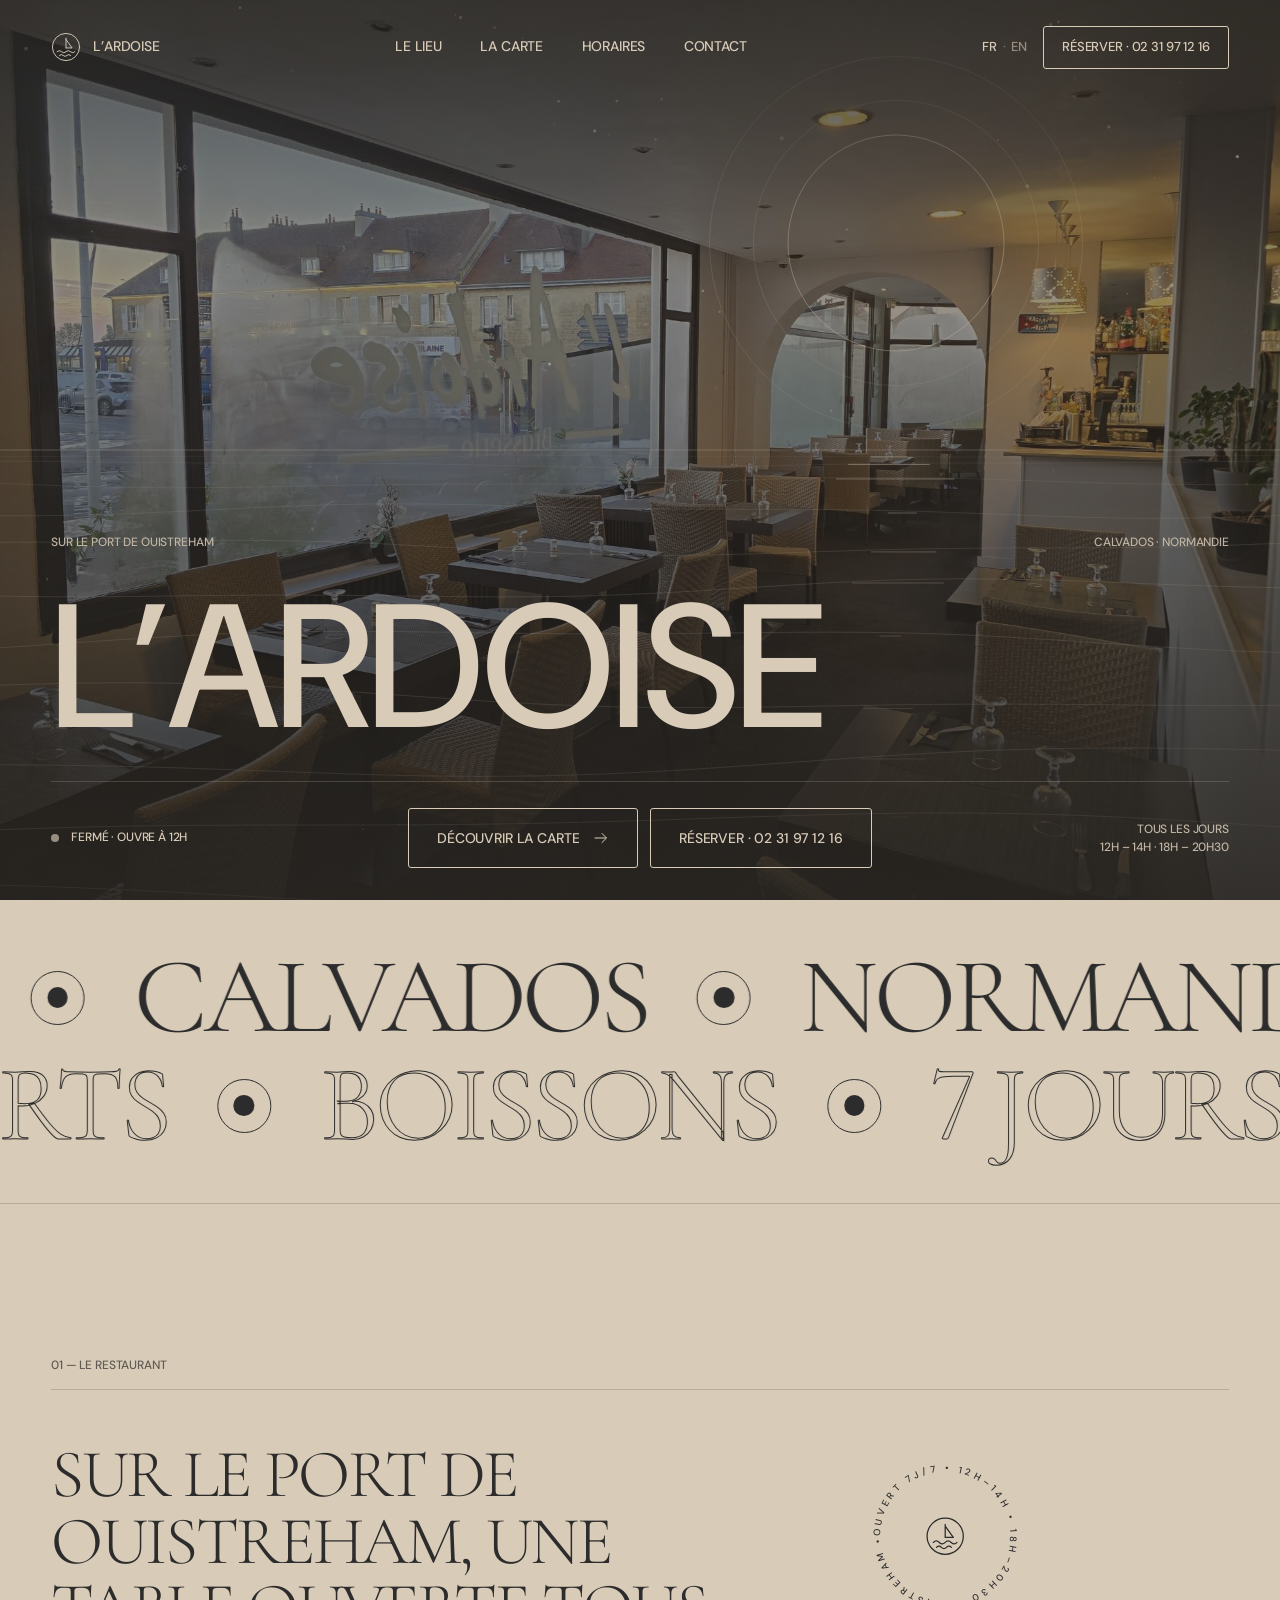
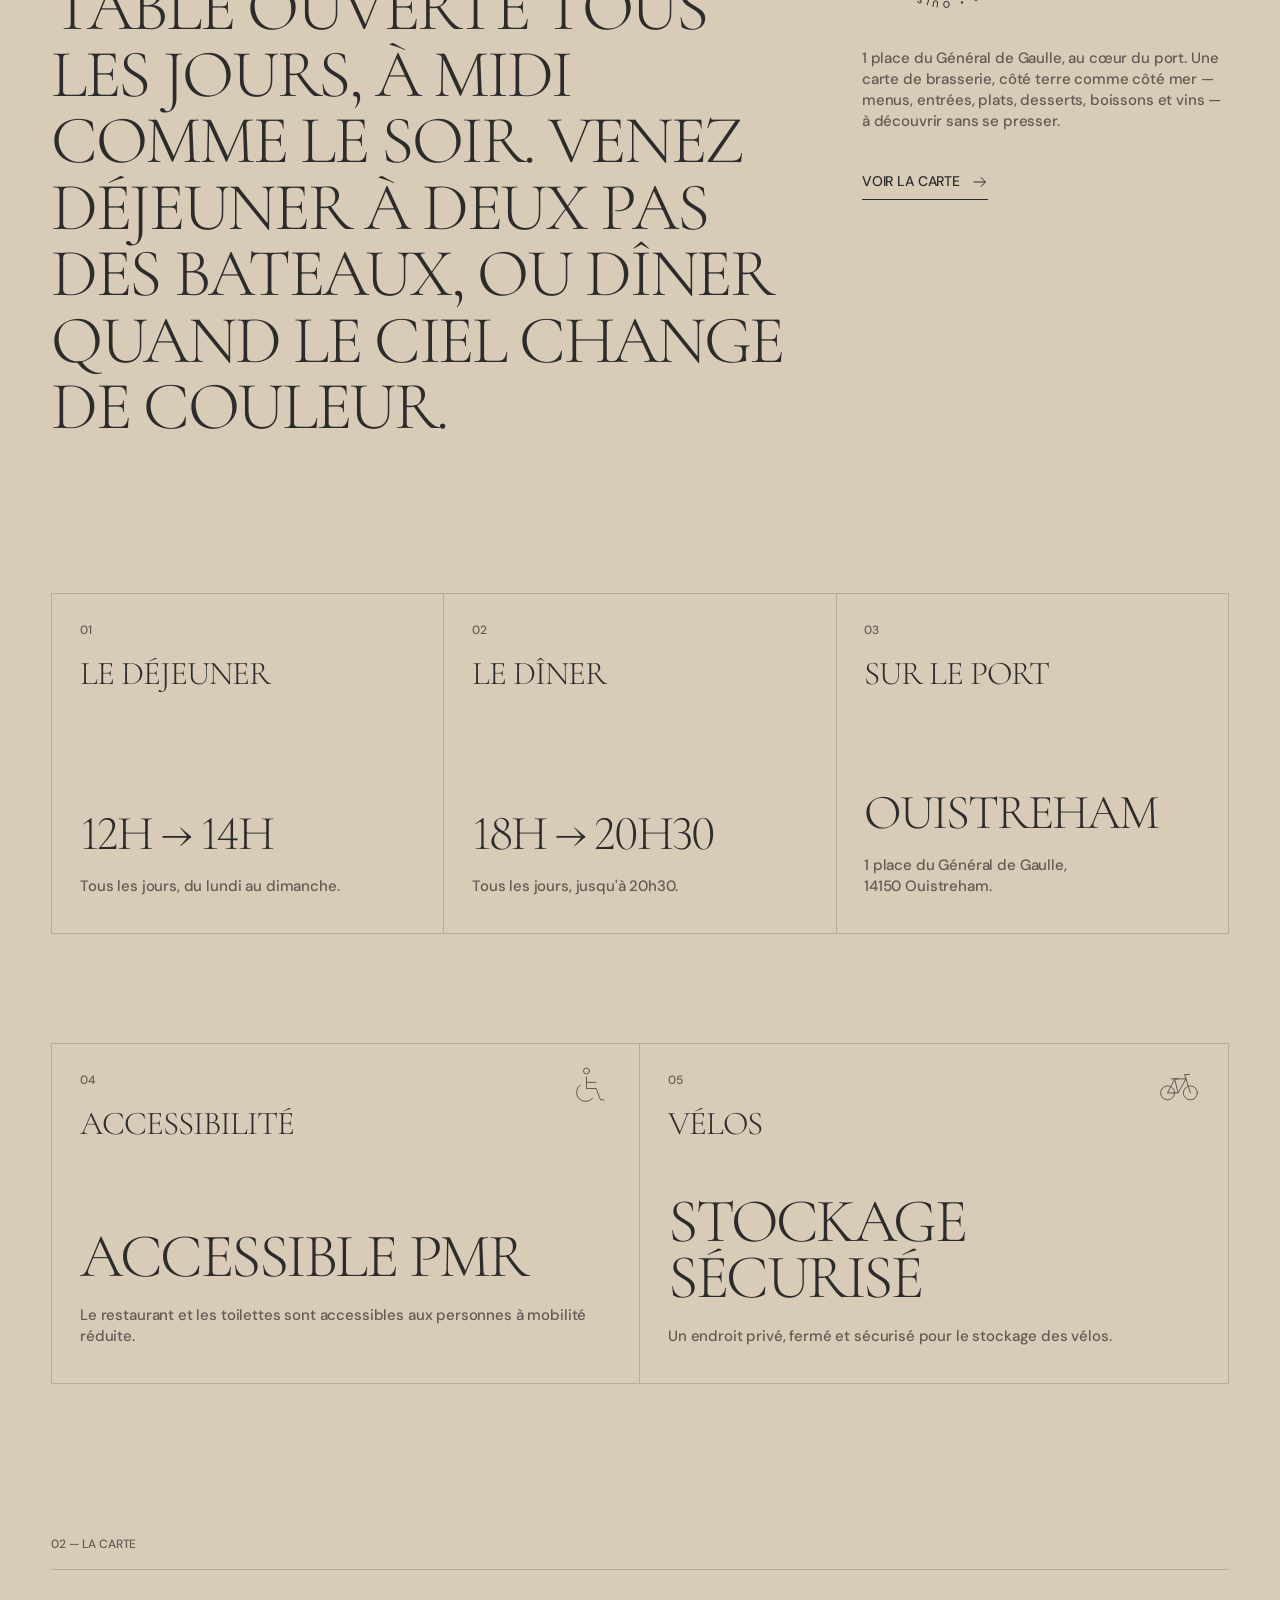
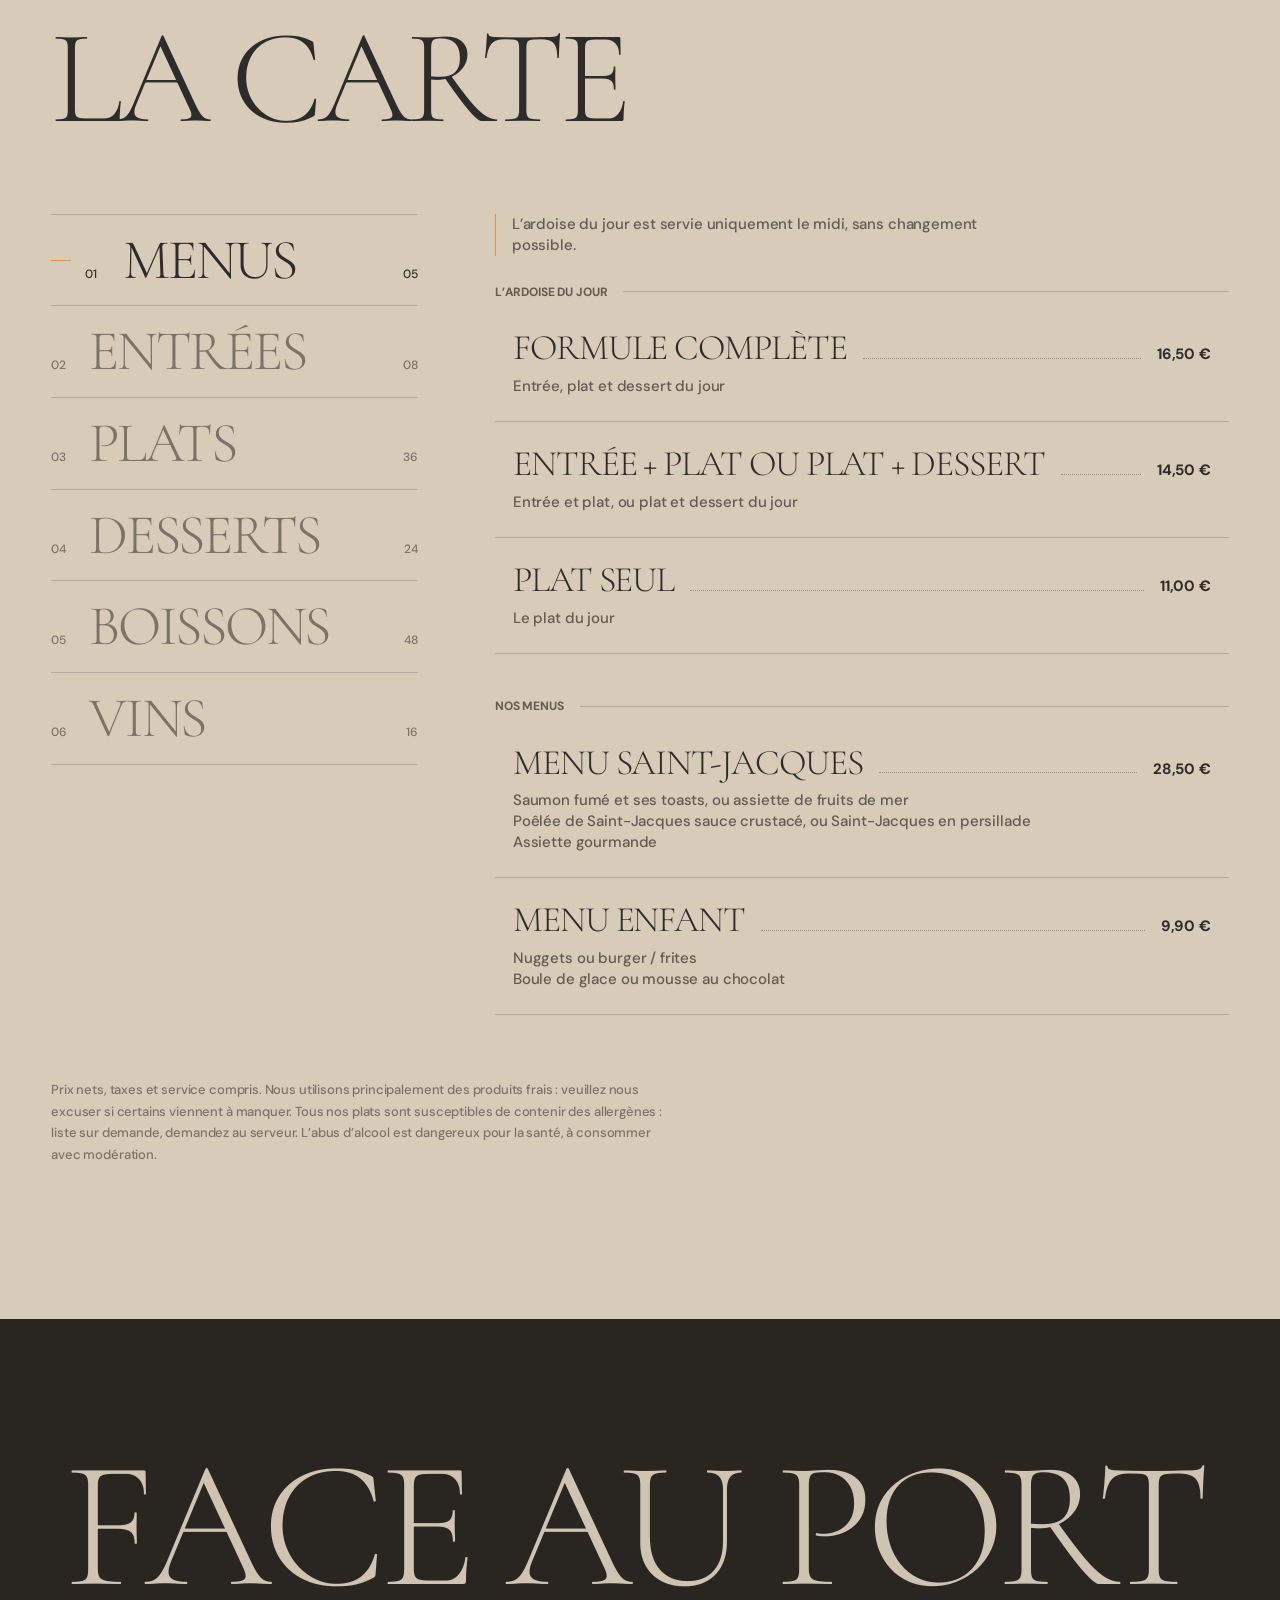
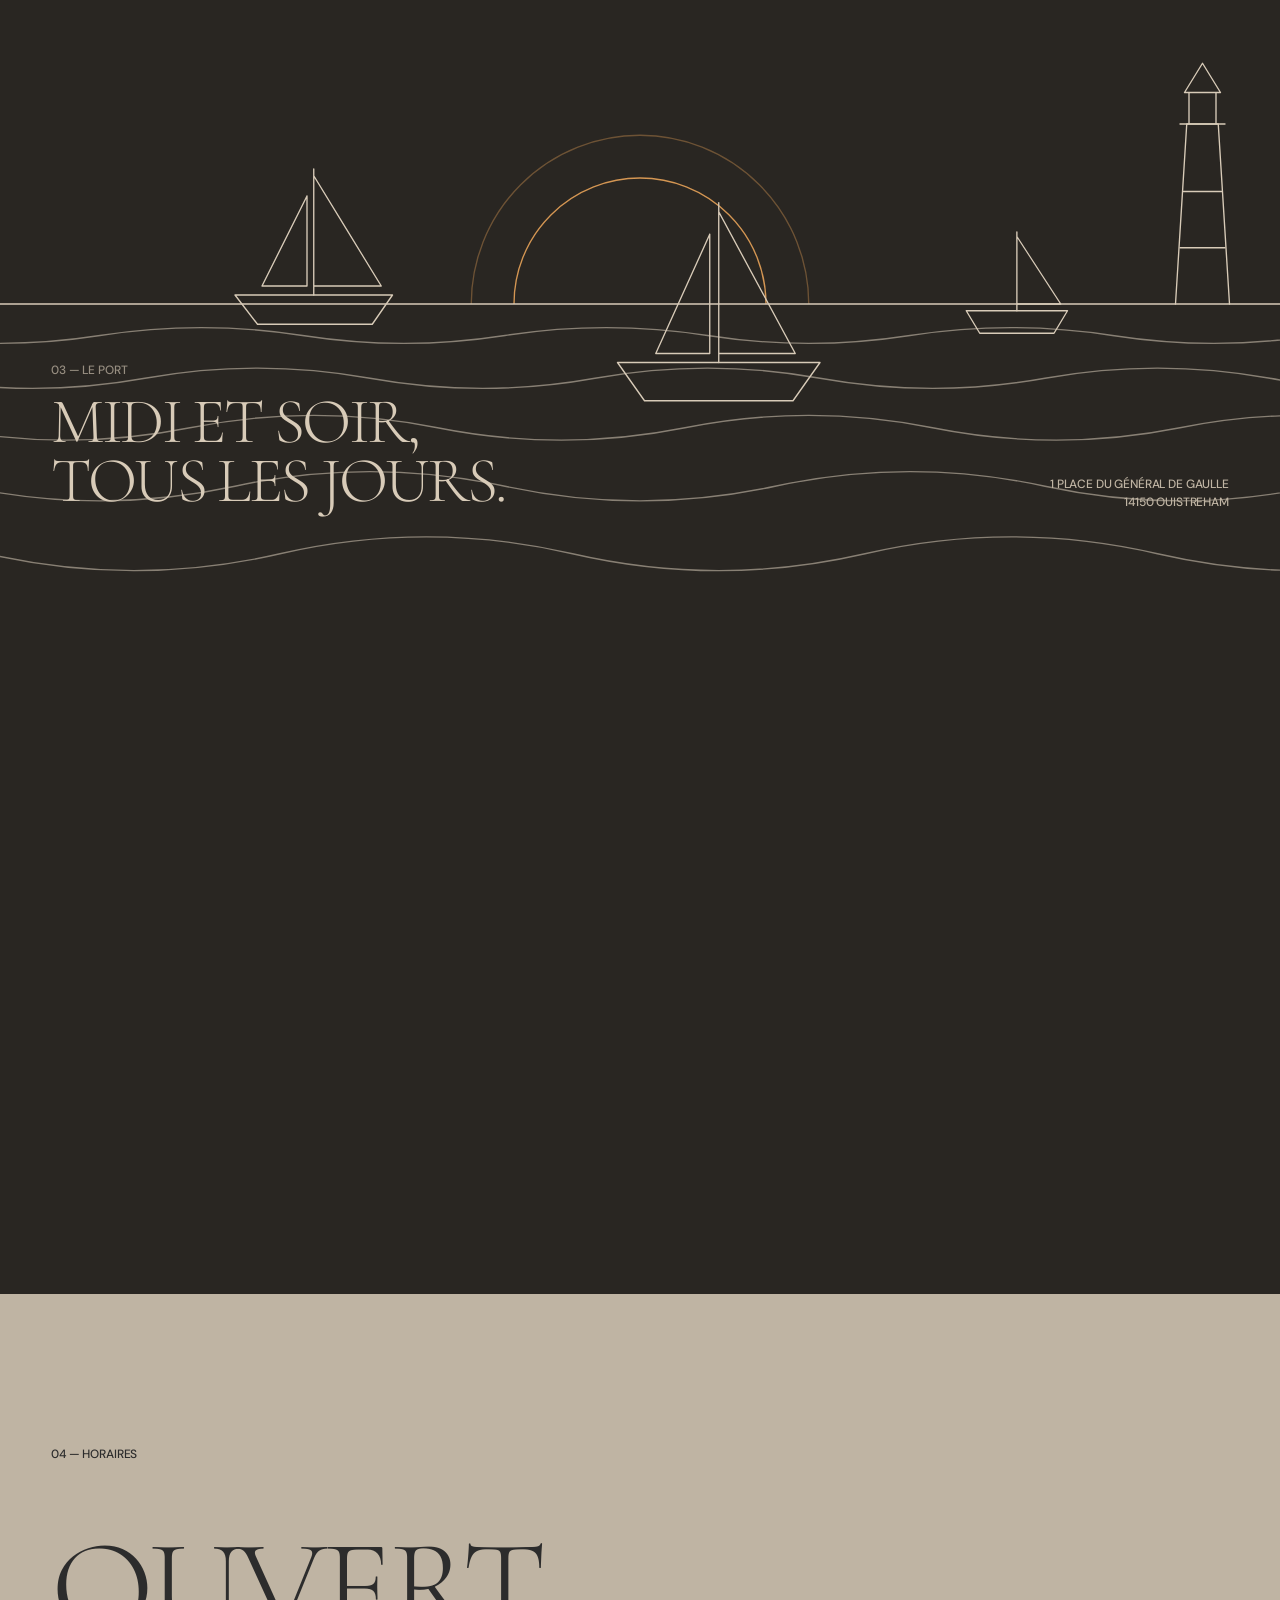
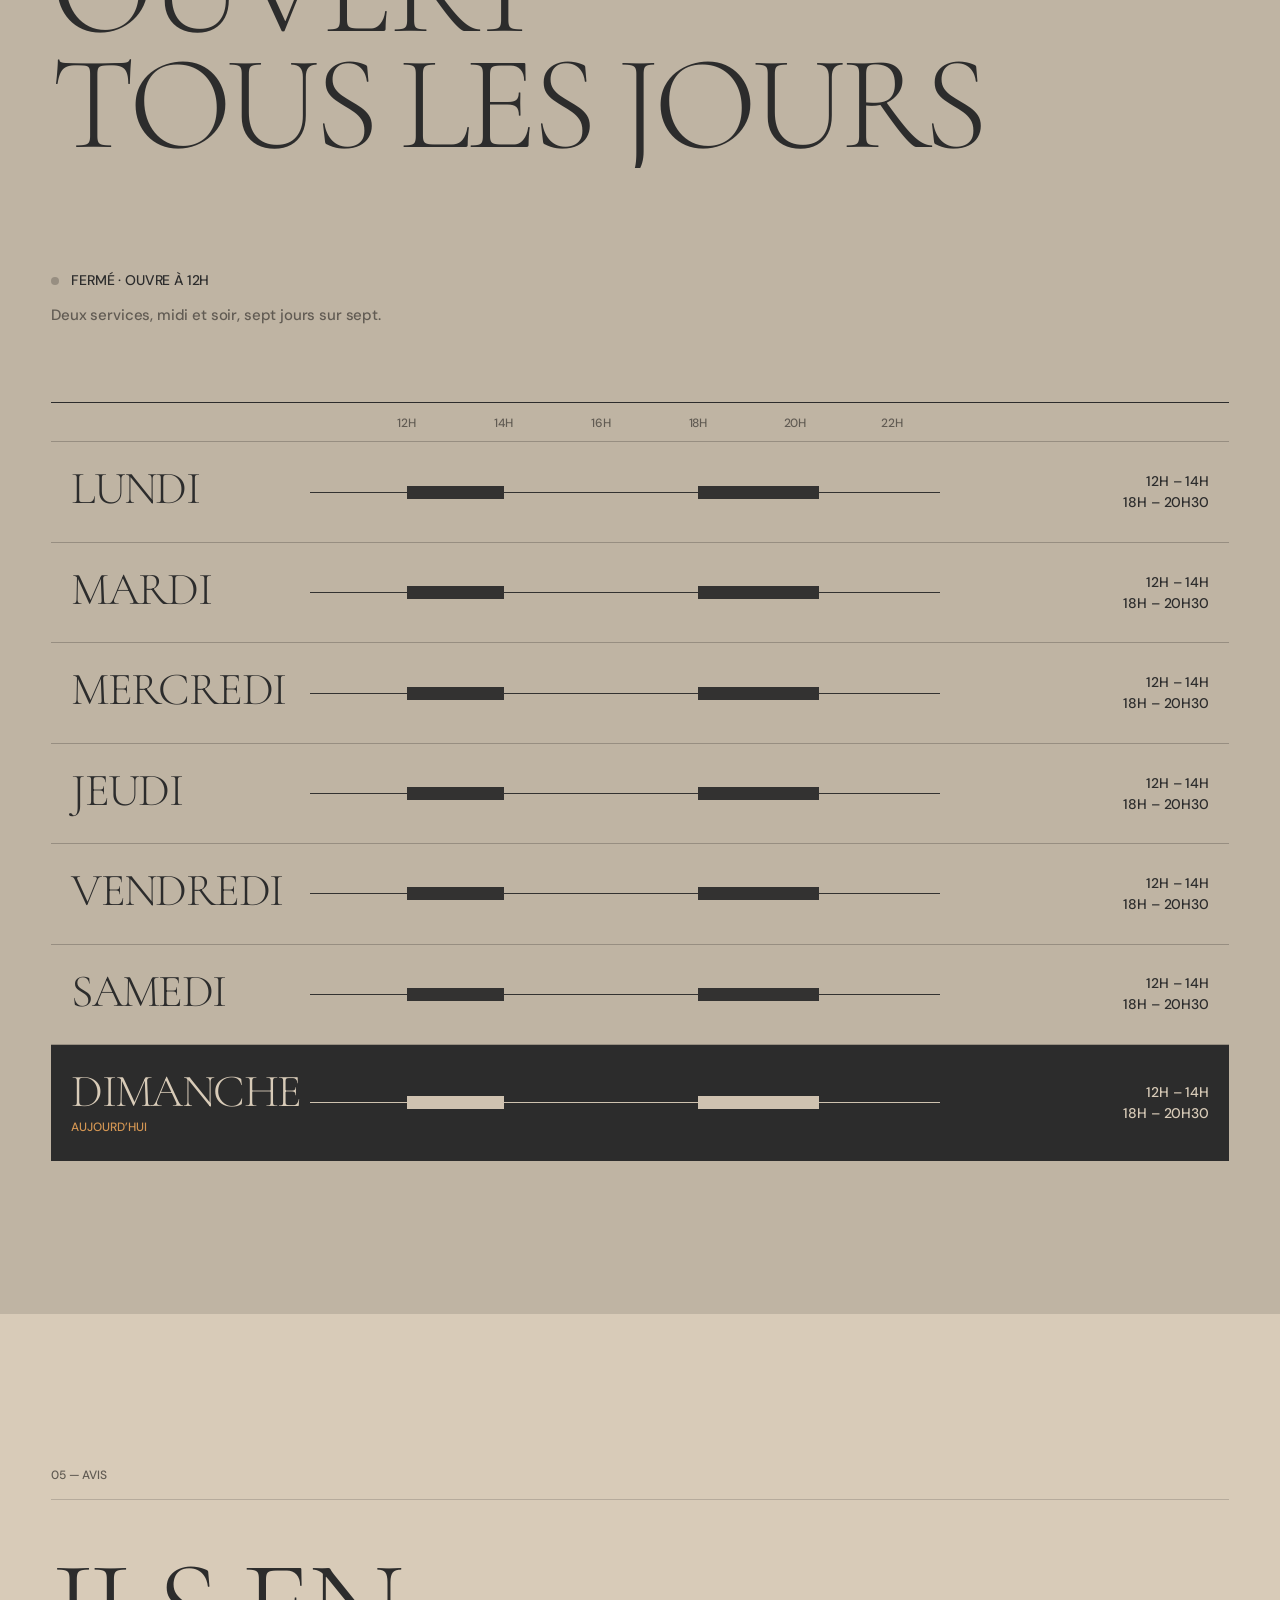
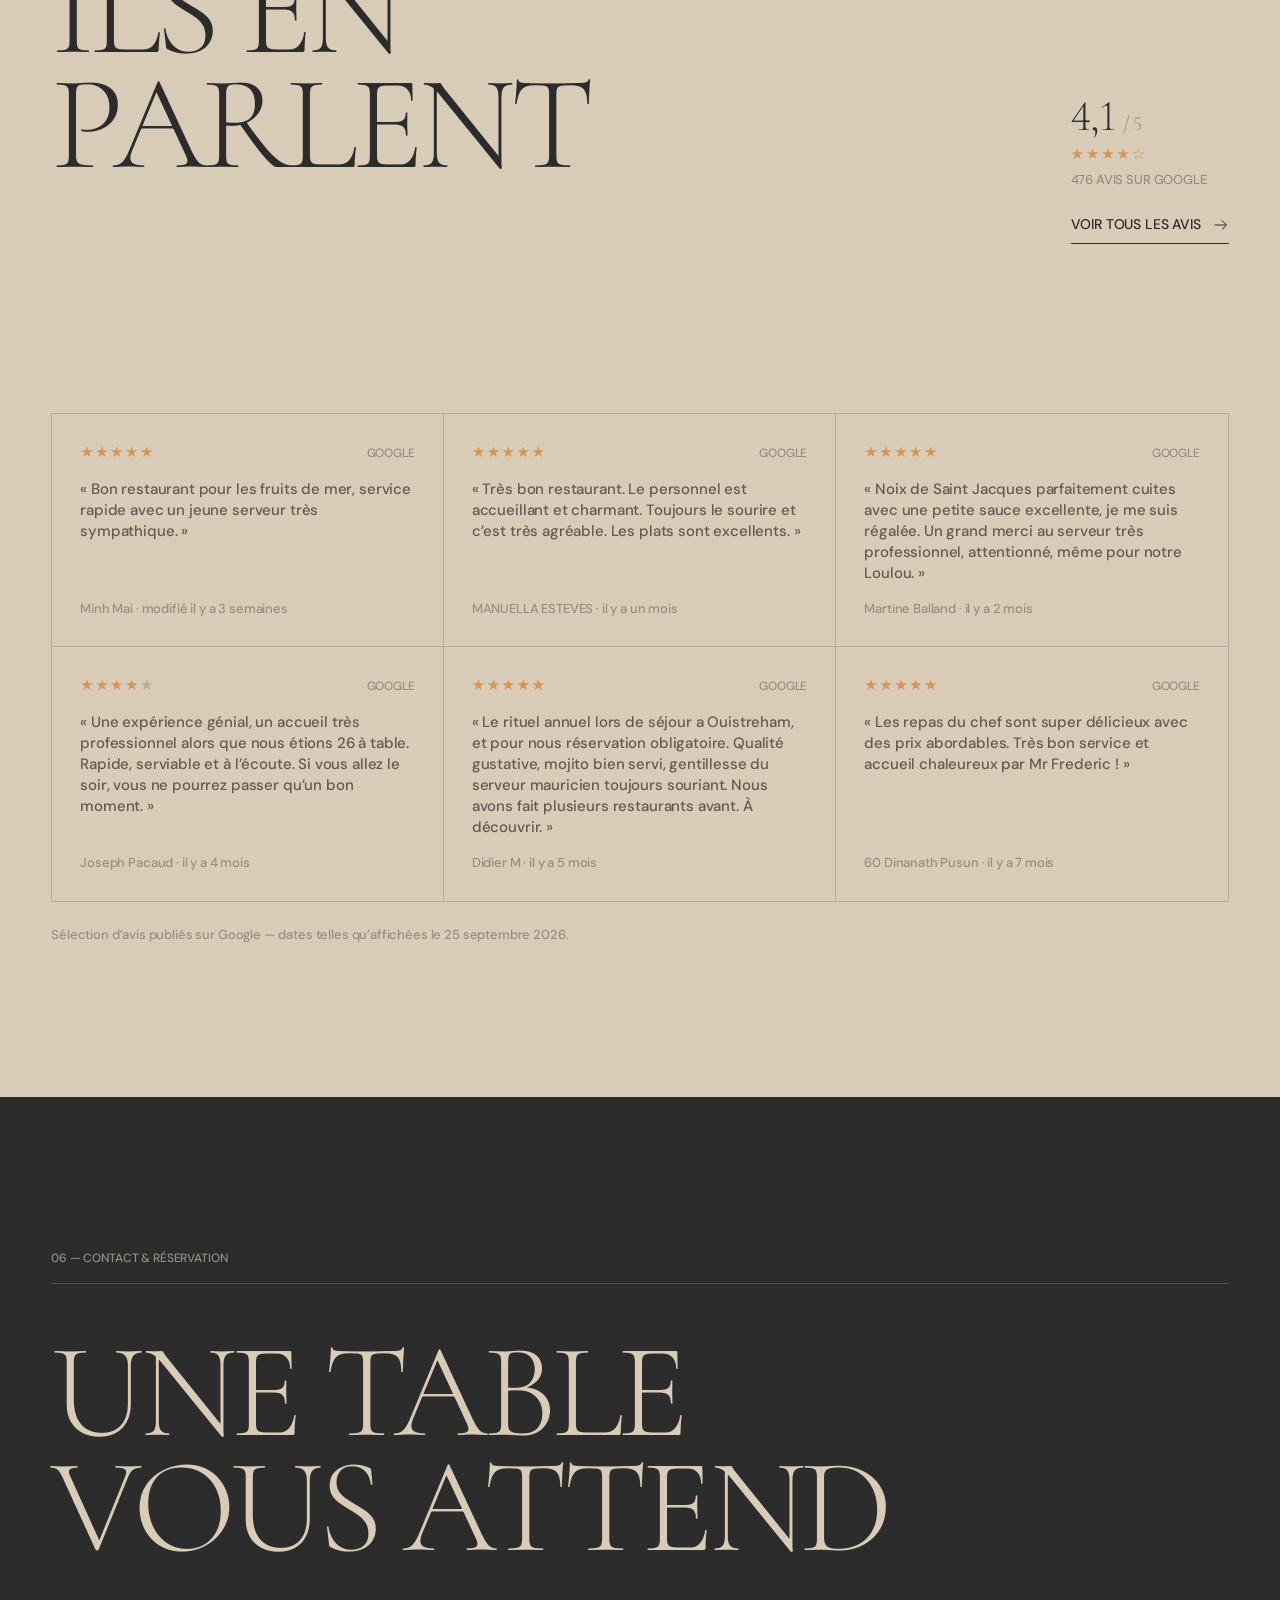
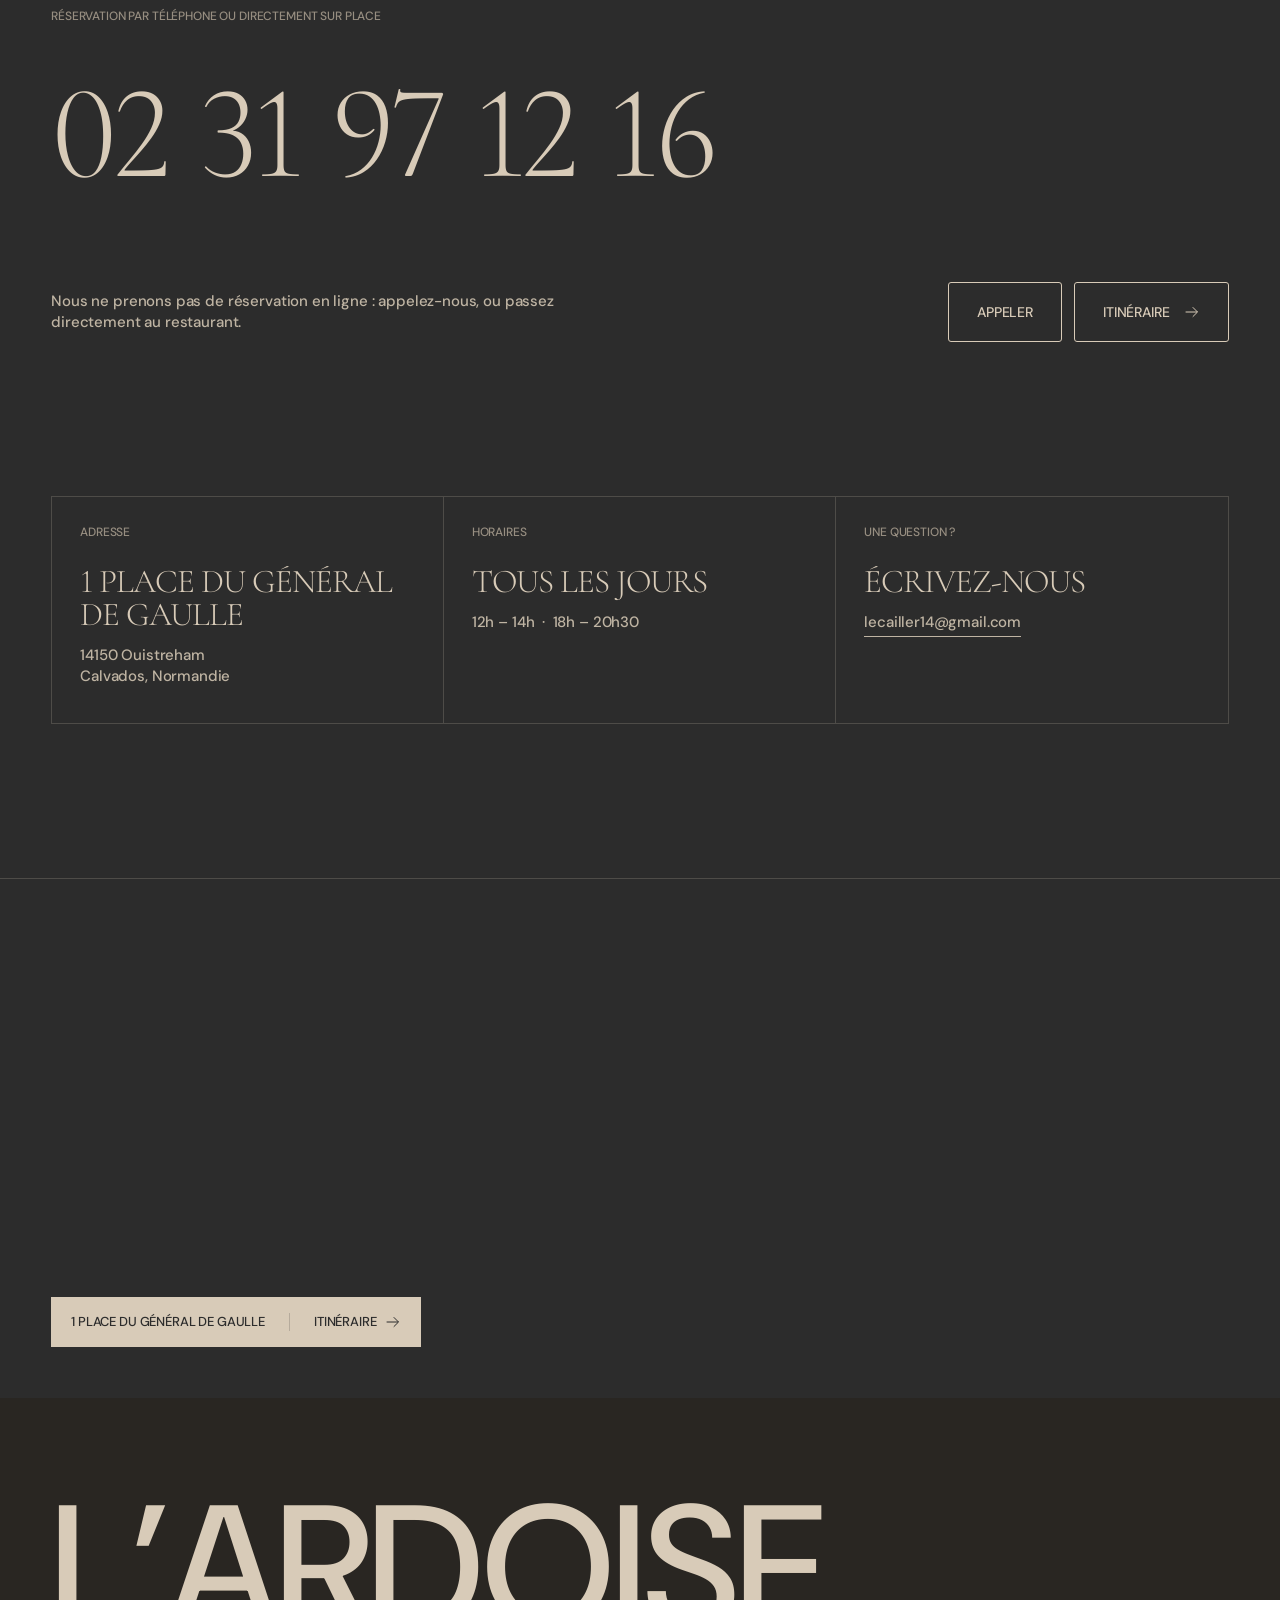
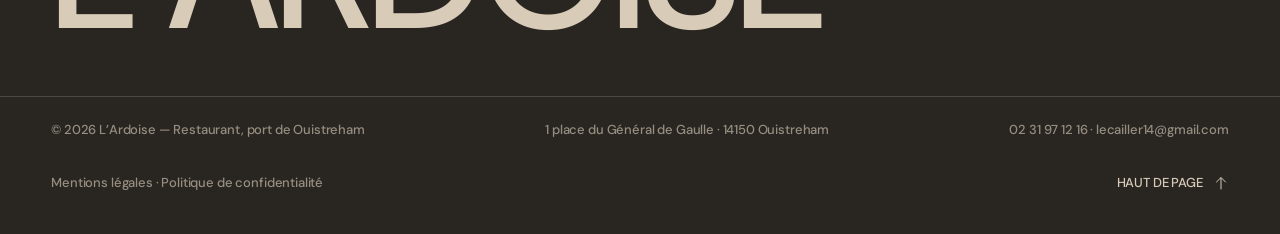
==== commit 5ec0d3a9: "Carte : sous-menu par partie (Plats, Desserts, Boissons), FR + EN - subnav: true sur Plats, Desserts" ====
--- a/index.html
+++ b/index.html
@@ -219,8 +219,8 @@
         <h2 class="h2" data-split>La carte</h2>
 
         <div class="carte-grid">
-          <div class="tabs" role="tablist" aria-label="Parties de la carte" id="tabs"></div>
-          <div class="panel" id="panel" role="tabpanel" aria-live="polite"></div>
+          <nav class="tabs" aria-label="Parties de la carte" id="tabs"></nav>
+          <div class="panel" id="panel" role="region" aria-live="polite"></div>
         </div>
         <!-- Mentions reprises de la carte papier. Même contenu à tenir à jour dans index-en.html. -->
         <p class="carte-foot" data-reveal="up">Prix nets, taxes et service compris. Nous utilisons principalement des produits frais : veuillez nous excuser si certains viennent à manquer. Tous nos plats sont susceptibles de contenir des allergènes : liste sur demande, demandez au serveur. L’abus d’alcool est dangereux pour la santé, à consommer avec modération.</p>
--- a/style.css
+++ b/style.css
@@ -394,7 +394,8 @@
    ========================================================================== */
 .carte { padding: 0 0 var(--gap-section); }
 .carte-grid { display: grid; grid-template-columns: minmax(16.25rem, 4fr) 8fr; gap: clamp(2rem, 6vw, 6rem); align-items: start; }
-.tabs { position: sticky; top: calc(var(--navoff) + 1.75rem); transition: top .6s var(--ease-out); display: flex; flex-direction: column; border-bottom: 1px solid var(--color-warm-stone); }
+.tabs { position: sticky; top: calc(var(--navoff) + 1.75rem); transition: top .6s var(--ease-out); display: flex; flex-direction: column; border-bottom: 1px solid var(--color-warm-stone); max-height: calc(100vh - var(--navoff) - 3.5rem); overflow-y: auto; scrollbar-width: none; } /* max-height : sur un écran peu haut, le sous-menu ouvert défile au lieu de couper les derniers onglets */
+.tabs::-webkit-scrollbar { display: none; }
 .tab {
   position: relative; display: flex; align-items: baseline; gap: 1rem;
   padding: 1.25rem 0 1.25rem 0; text-align: left;
@@ -411,10 +412,36 @@
 .tab .t-name { font: 300 clamp(2.375rem, 4.4vw, 3.875rem)/.9 var(--font-serif); text-transform: uppercase; letter-spacing: -.04em; flex: 1; }
 .tab .t-count { font-size: 0.75rem; }
 .tab:hover { color: var(--color-espresso); padding-left: 0.875rem; }
-.tab[aria-selected="true"] { color: var(--color-onyx-warm); padding-left: 2.125rem; }
-.tab[aria-selected="true"]::before { width: 1.25rem; }
-
-.panel { min-height: 26.25rem; }
+.tab[aria-current="true"] { color: var(--color-onyx-warm); padding-left: 2.125rem; }
+.tab[aria-current="true"]::before { width: 1.25rem; }
+
+/* sous-menu déroulant sous l'onglet ouvert (ex. Plats : Brasserie, Burgers, Snacking, Côté mer) */
+.subtabs { display: grid; grid-template-rows: 0fr; visibility: hidden; transition: grid-template-rows .6s var(--ease-out), visibility 0s .6s; }
+.subtabs.open { grid-template-rows: 1fr; visibility: visible; transition-delay: 0s; }
+.subtabs ul { min-height: 0; overflow: hidden; list-style: none; margin: 0; padding: 0; }
+.subtabs li:last-child { padding-bottom: 1.25rem; }
+.subtab {
+  position: relative; display: block; width: 100%; padding: 0.5rem 0 0.5rem 4.5rem; text-align: left;
+  font-size: 0.75rem; text-transform: uppercase; color: var(--color-muted);
+  transition: color .4s var(--ease), padding .5s var(--ease-out);
+}
+.subtab::before {
+  content: ""; position: absolute; left: 3.25rem; top: 50%; width: 0; height: 1px;
+  background: var(--color-saffron-glow); transition: width .5s var(--ease-out);
+}
+.subtab:hover { color: var(--color-espresso); padding-left: 4.875rem; }
+.subtab[aria-current="true"] { color: var(--color-onyx-warm); }
+.subtab[aria-current="true"]::before { width: 1rem; }
+.subchips { display: none; } /* pastilles : seulement sur téléphone / tablette (voir plus bas) */
+/* écran d'ordinateur peu haut (portable) : onglets plus compacts pour que le sous-menu ouvert tienne sans défiler */
+@media (min-width: 1001px) and (max-height: 820px) {
+  .tab { padding-top: 0.75rem; padding-bottom: 0.75rem; }
+  .tab .t-name { font-size: clamp(2rem, min(4.4vw, 6.2vh), 3.875rem); }
+  .subtab { padding-top: 0.375rem; padding-bottom: 0.375rem; }
+  .subtabs li:last-child { padding-bottom: 0.875rem; }
+}
+
+.panel { min-height: 26.25rem; min-width: 0; } /* min-width: 0 : la rangée de pastilles défile dans le panneau au lieu de l'élargir */
 /* phrase d'explication au-dessus d'une partie de la carte (ex. "Suggestions") */
 .panel-note { max-width: 54ch; margin-bottom: 1.75rem; padding-left: 1rem; border-left: 1px solid var(--color-saffron-glow); color: var(--color-espresso); }
 .panel-note + .grp { margin-top: 0; }
@@ -716,9 +743,19 @@
   .tab { border-top: 0; padding: 0.75rem 0; flex: none; gap: 0.5rem; }
   .tab .t-num, .tab .t-count { display: none; }
   .tab .t-name { font-size: 2.125rem; flex: none; }
-  .tab:hover, .tab[aria-selected="true"] { padding-left: 0; }
+  .tab:hover, .tab[aria-current="true"] { padding-left: 0; }
   .tab::before { top: auto; bottom: 0; left: 0; width: 0; height: 2px; }
-  .tab[aria-selected="true"]::before { width: 100%; }
+  .tab[aria-current="true"]::before { width: 100%; }
+  .tabs { max-height: none; }
+  .subtabs { display: none; }
+  .subchips { display: flex; gap: 0.5rem; margin: 0 calc(var(--pad) * -1) 1.5rem; padding: 0 var(--pad); overflow-x: auto; scrollbar-width: none; }
+  .subchips::-webkit-scrollbar { display: none; }
+  .subchip {
+    flex: none; padding: 0.5rem 0.875rem; border: 1px solid var(--color-warm-stone); border-radius: 3px;
+    font-size: 0.75rem; text-transform: uppercase; color: var(--color-espresso);
+    transition: color .3s var(--ease), border-color .3s var(--ease), background-color .3s var(--ease);
+  }
+  .subchip[aria-current="true"] { border-color: var(--color-saffron-glow); background: var(--color-linen); color: var(--color-onyx-warm); }
   .hero-foot-row { grid-template-columns: 1fr; justify-items: start; gap: 1.25rem; }
   .hero-cta { justify-content: flex-start; }
   .hero-hours { text-align: left; }
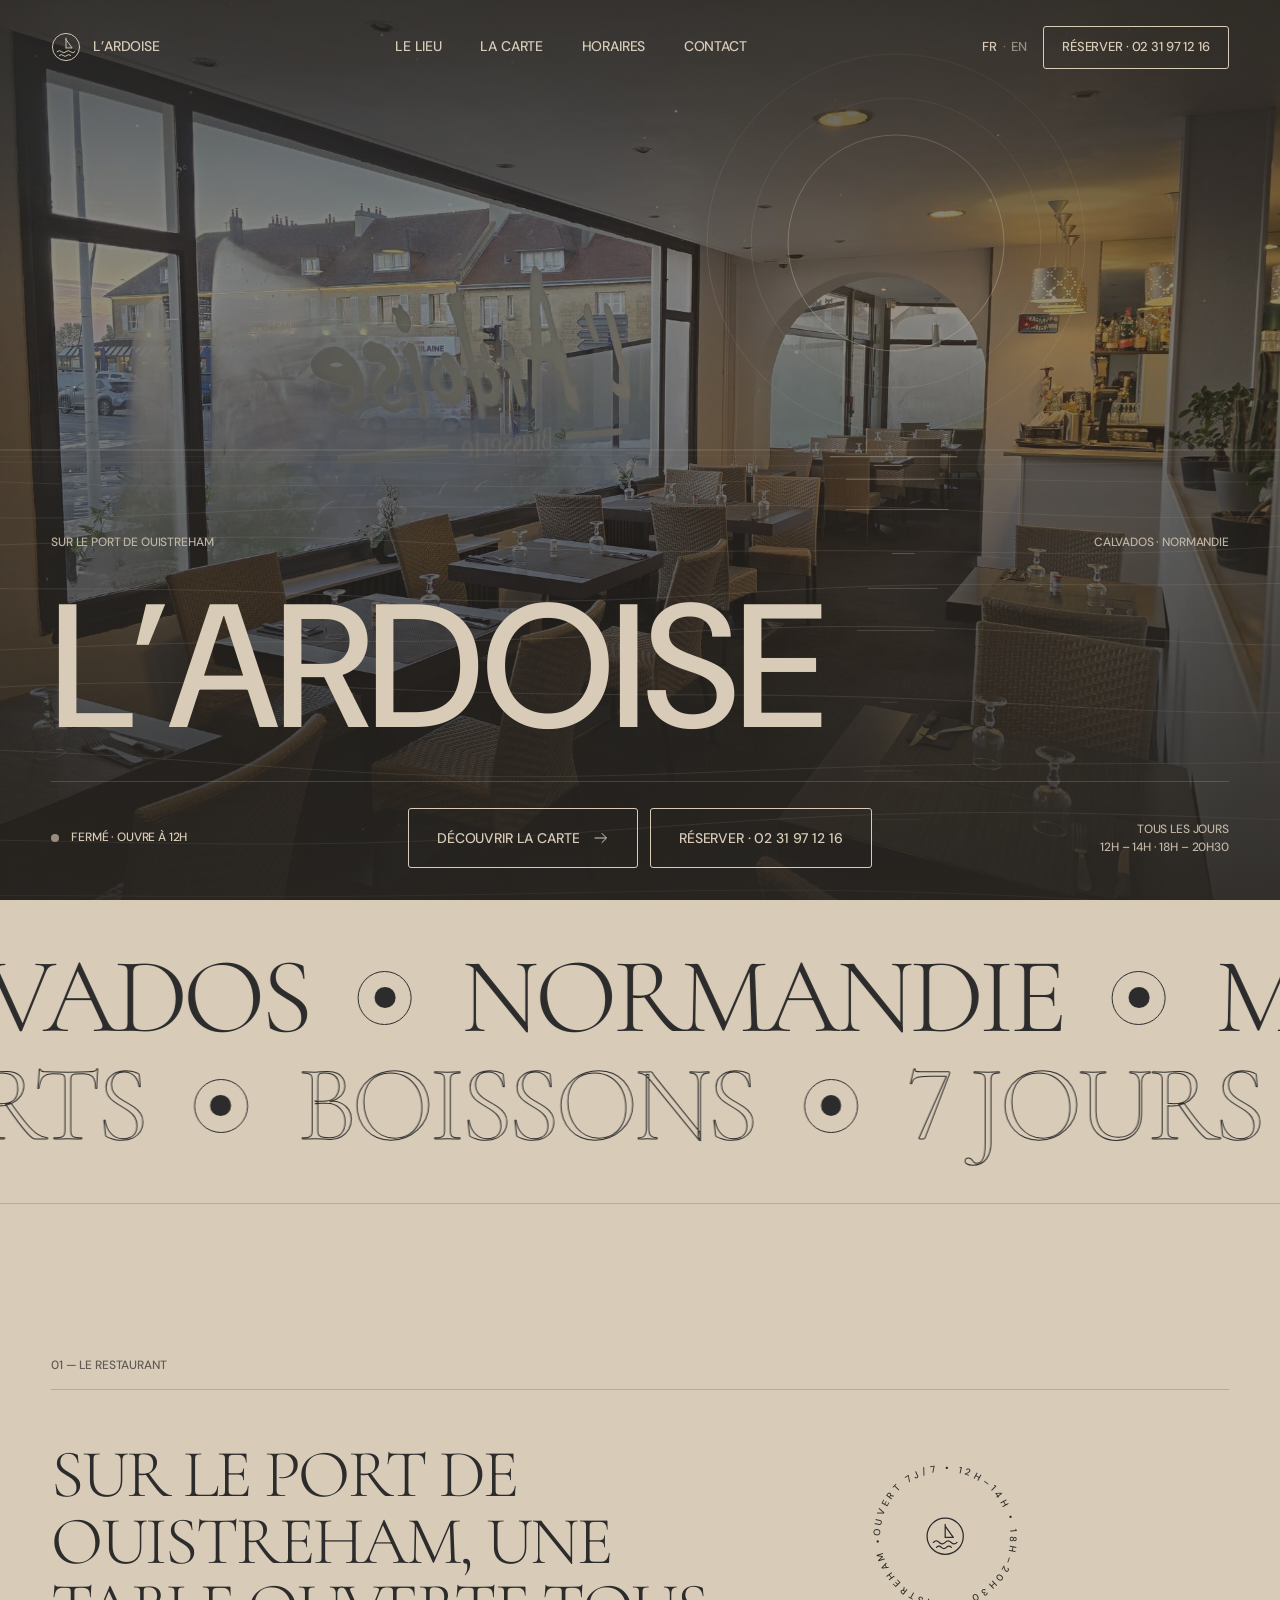
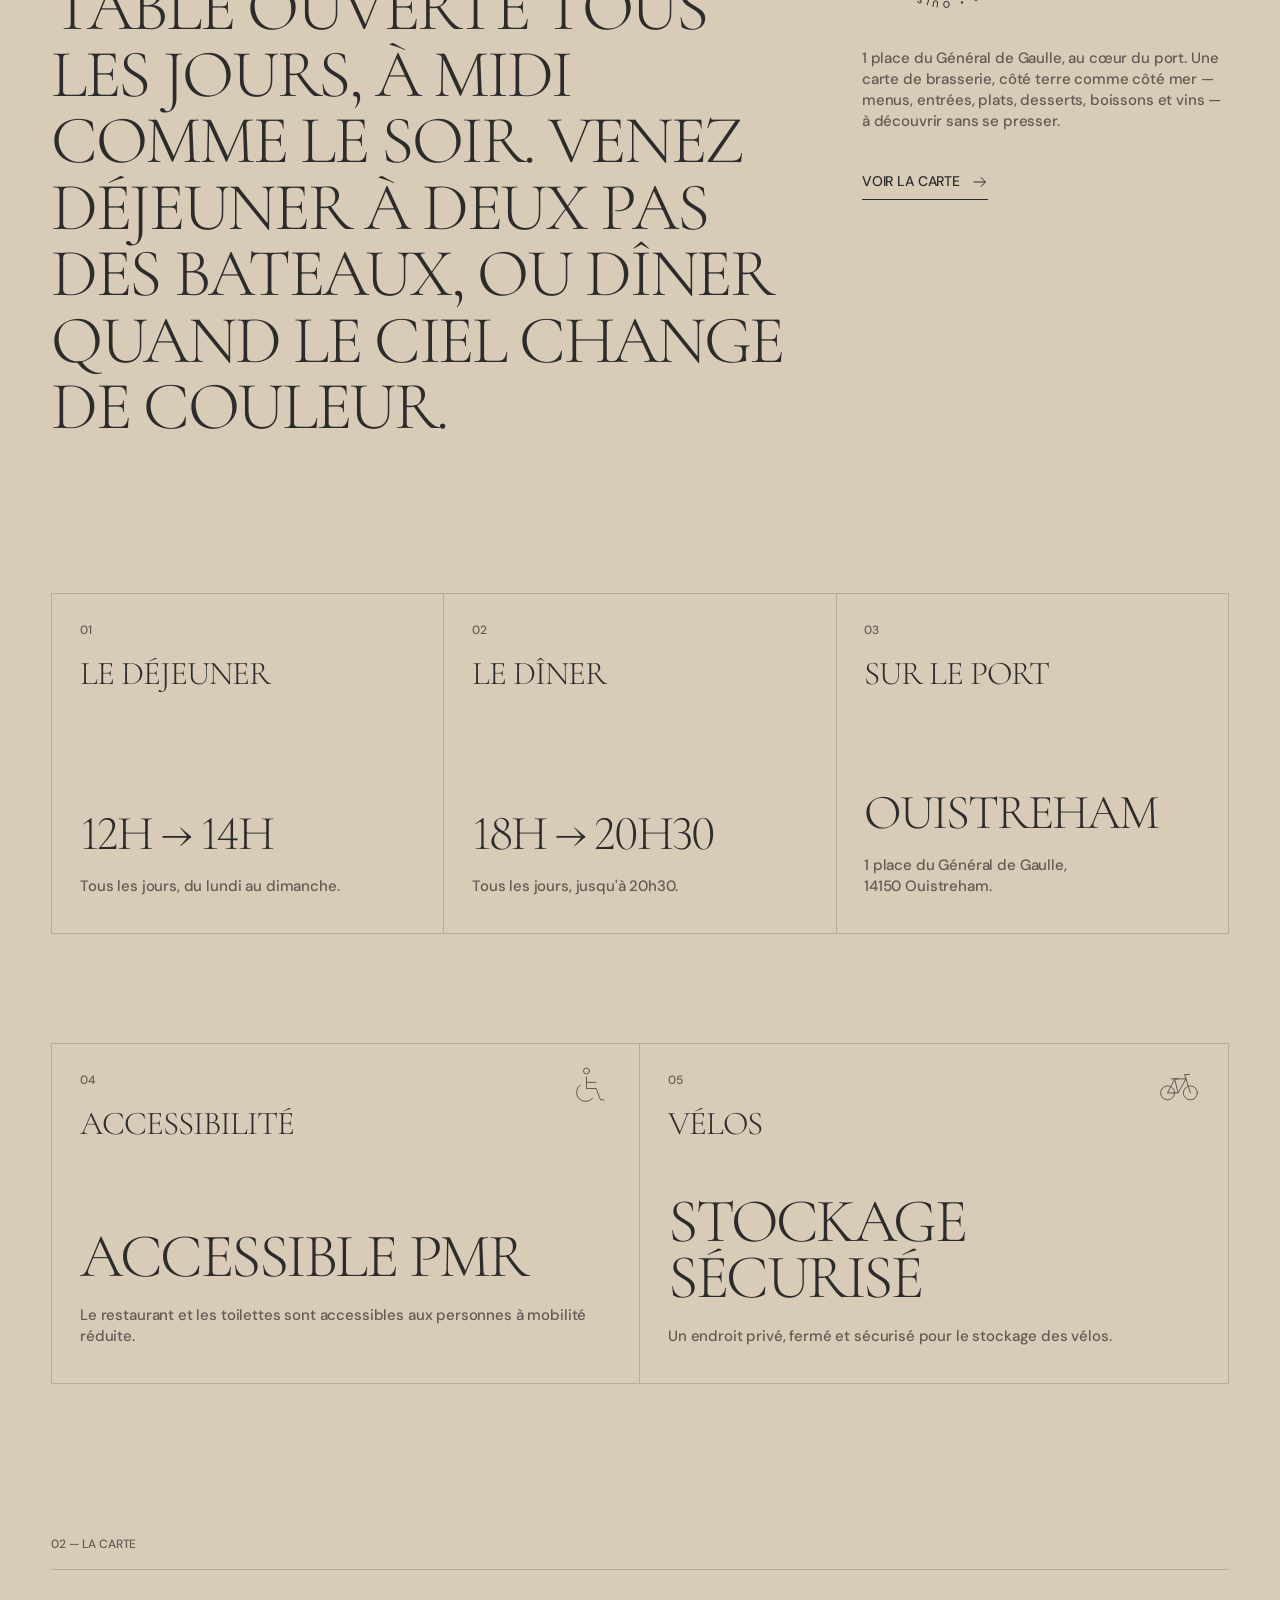
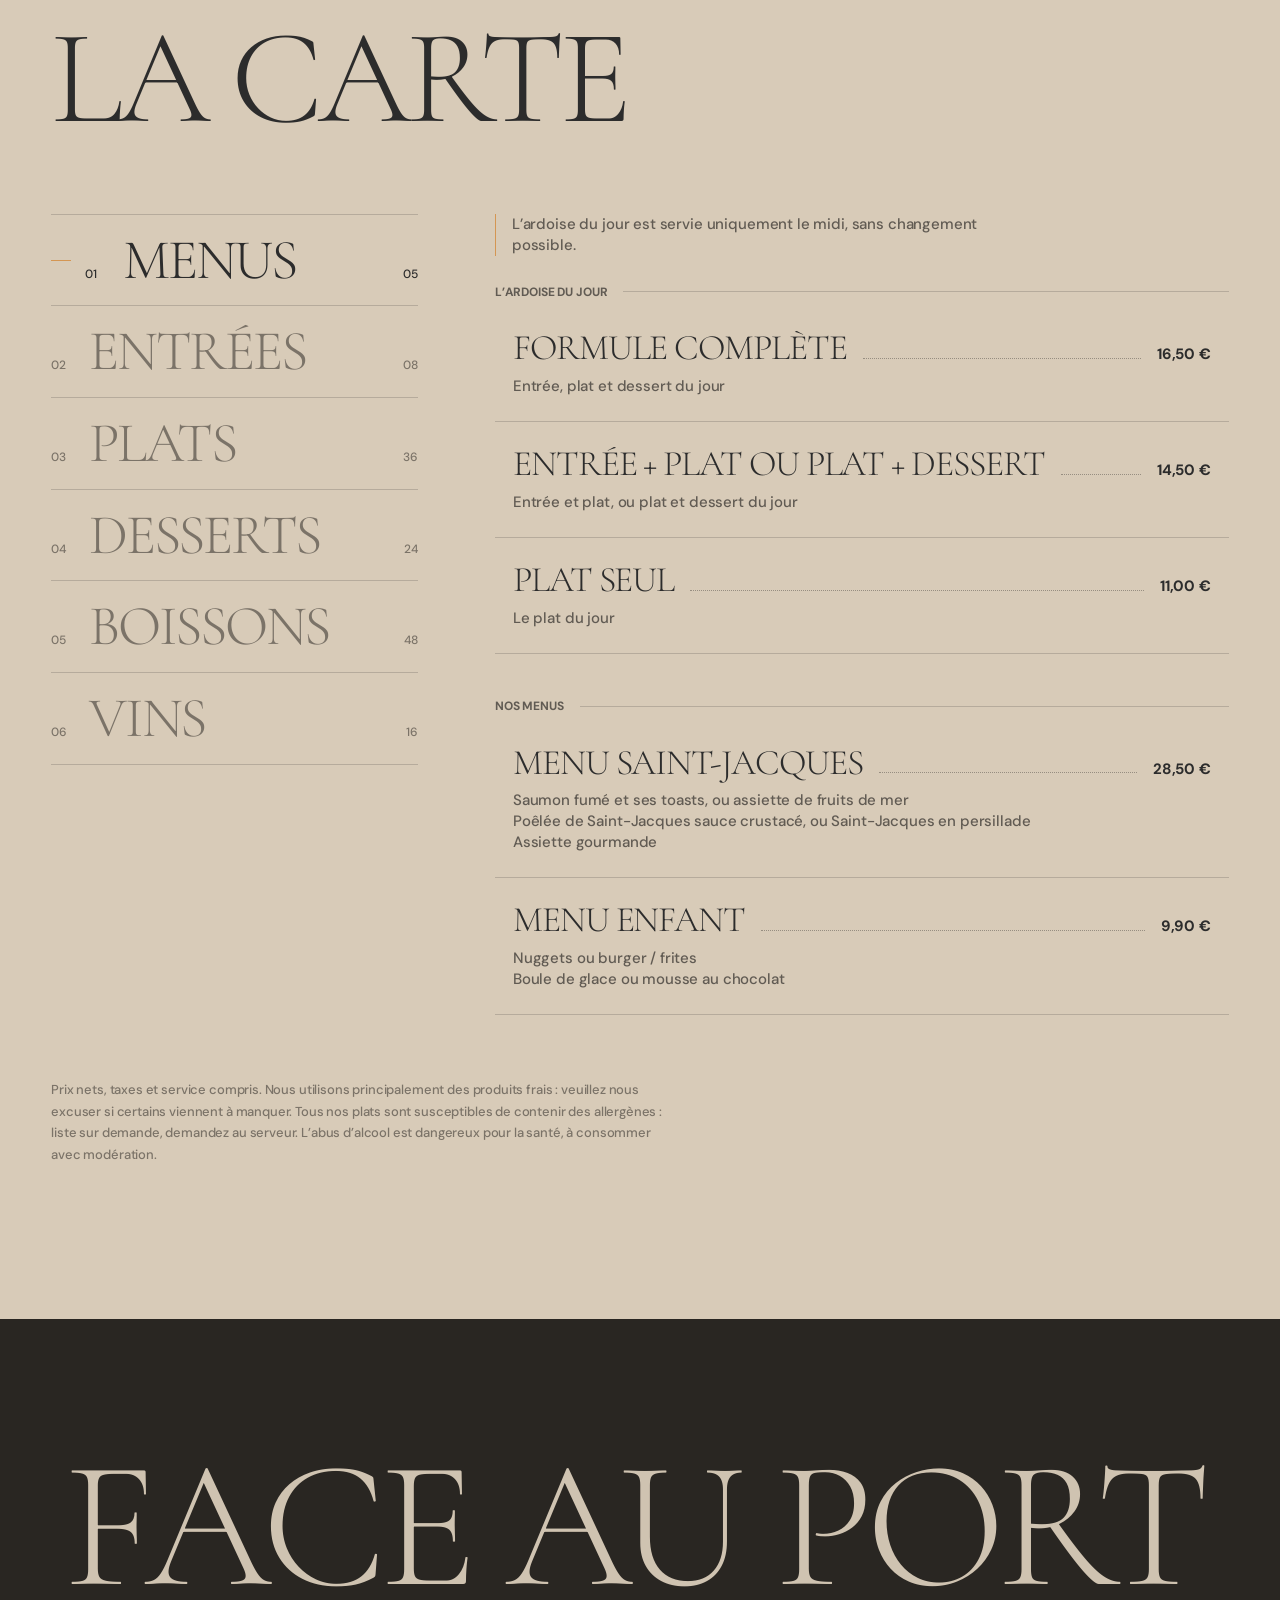
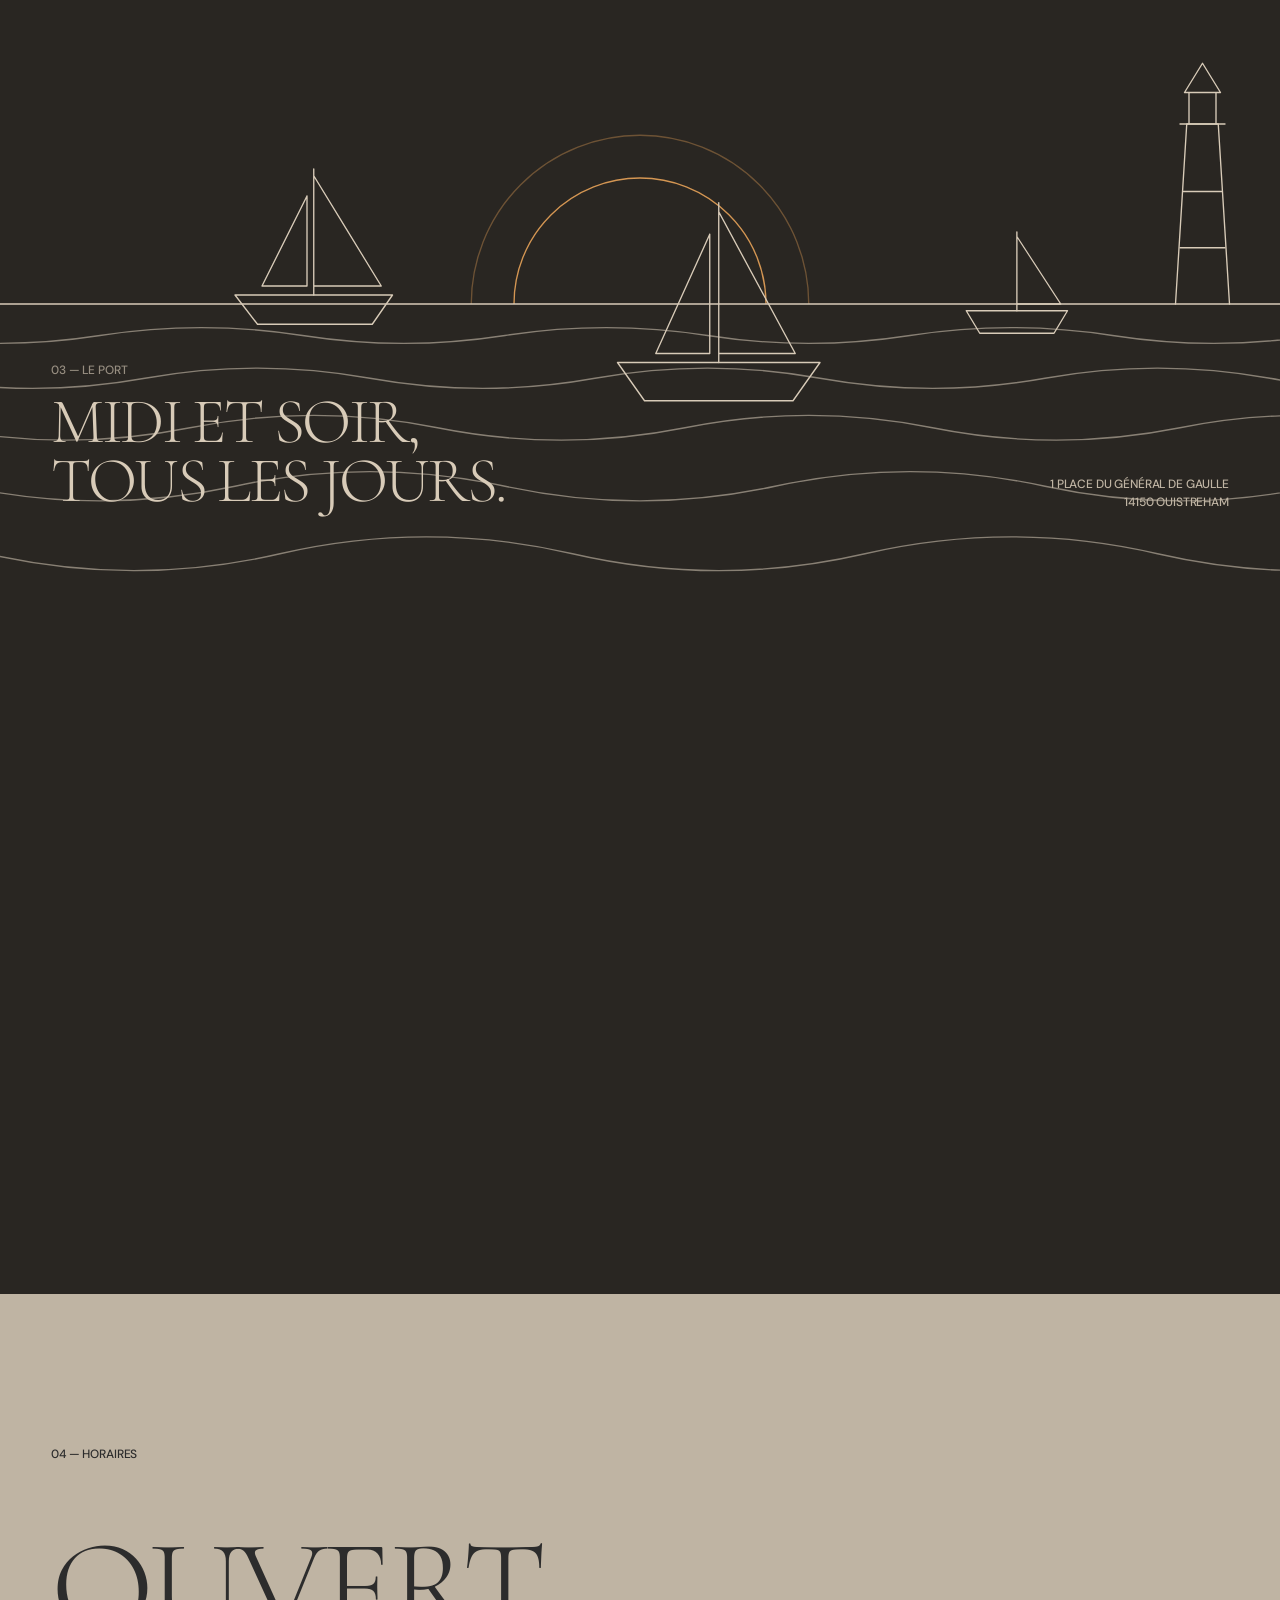
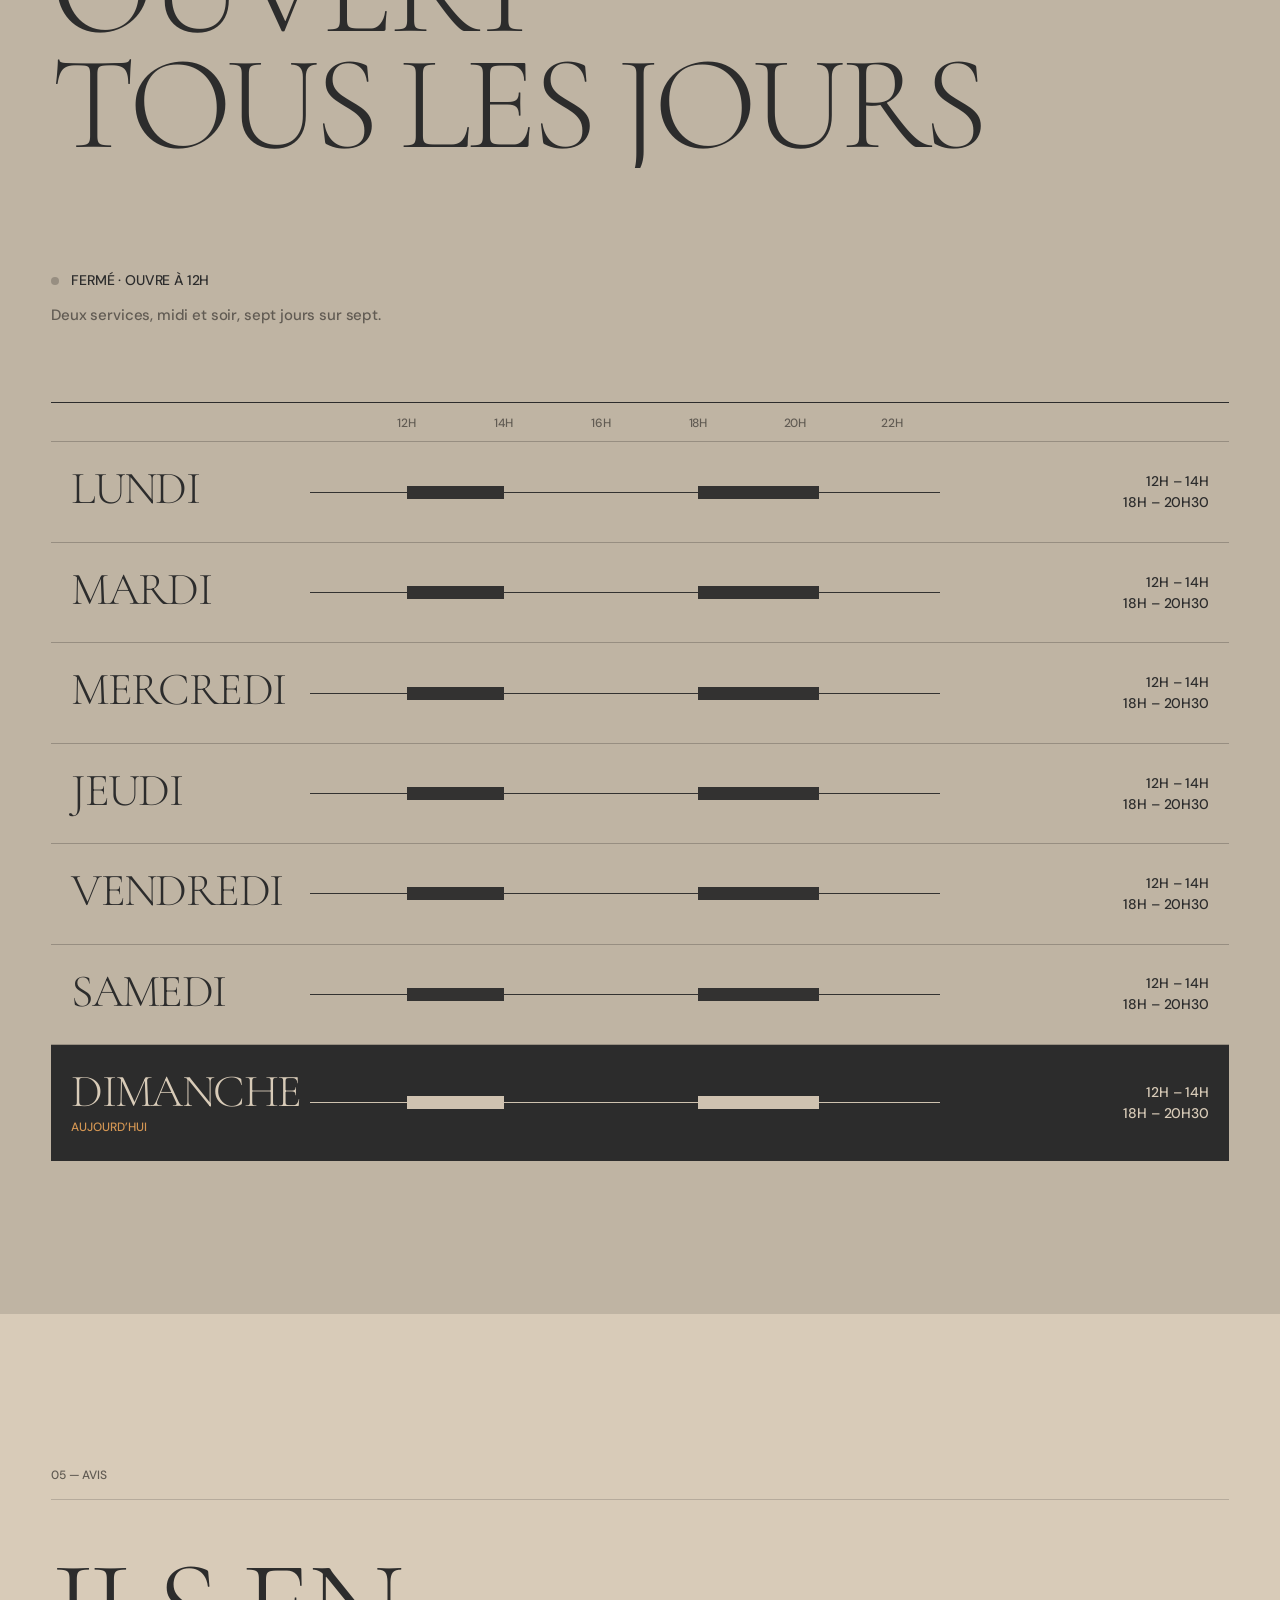
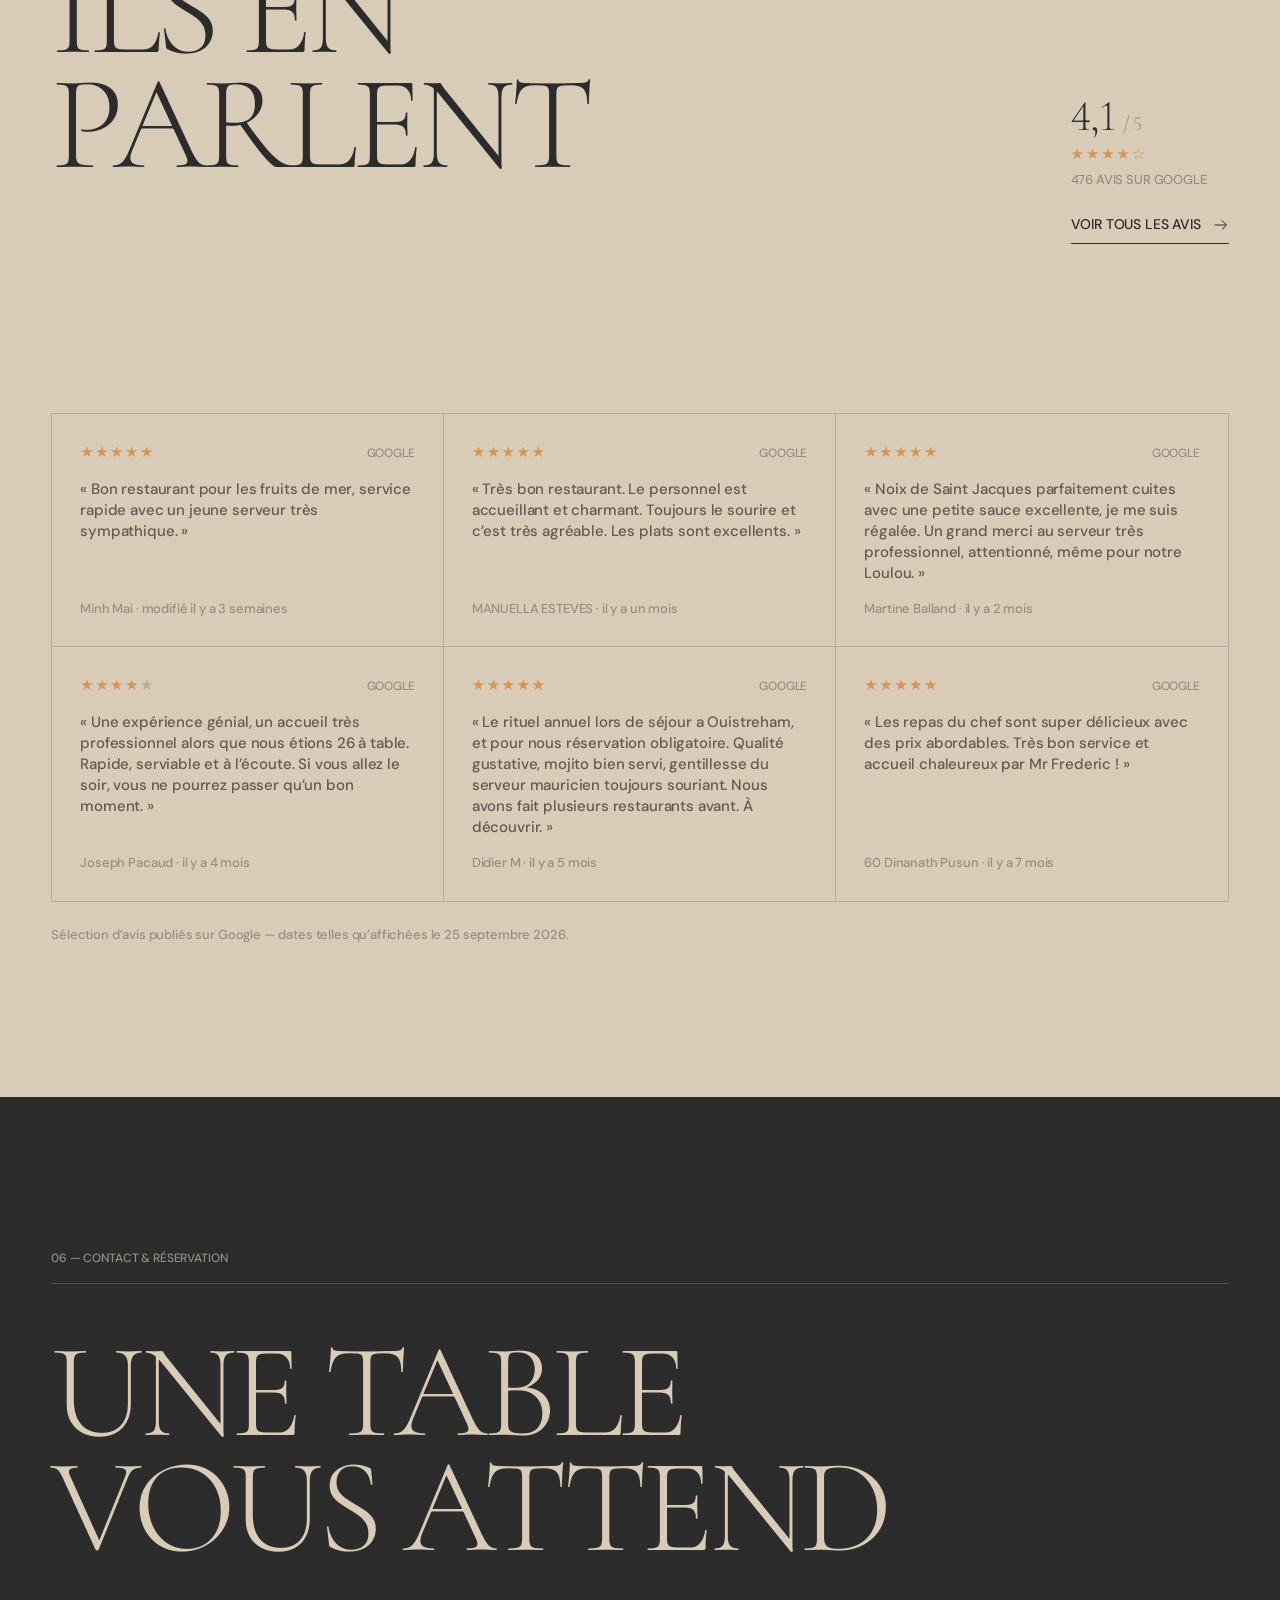
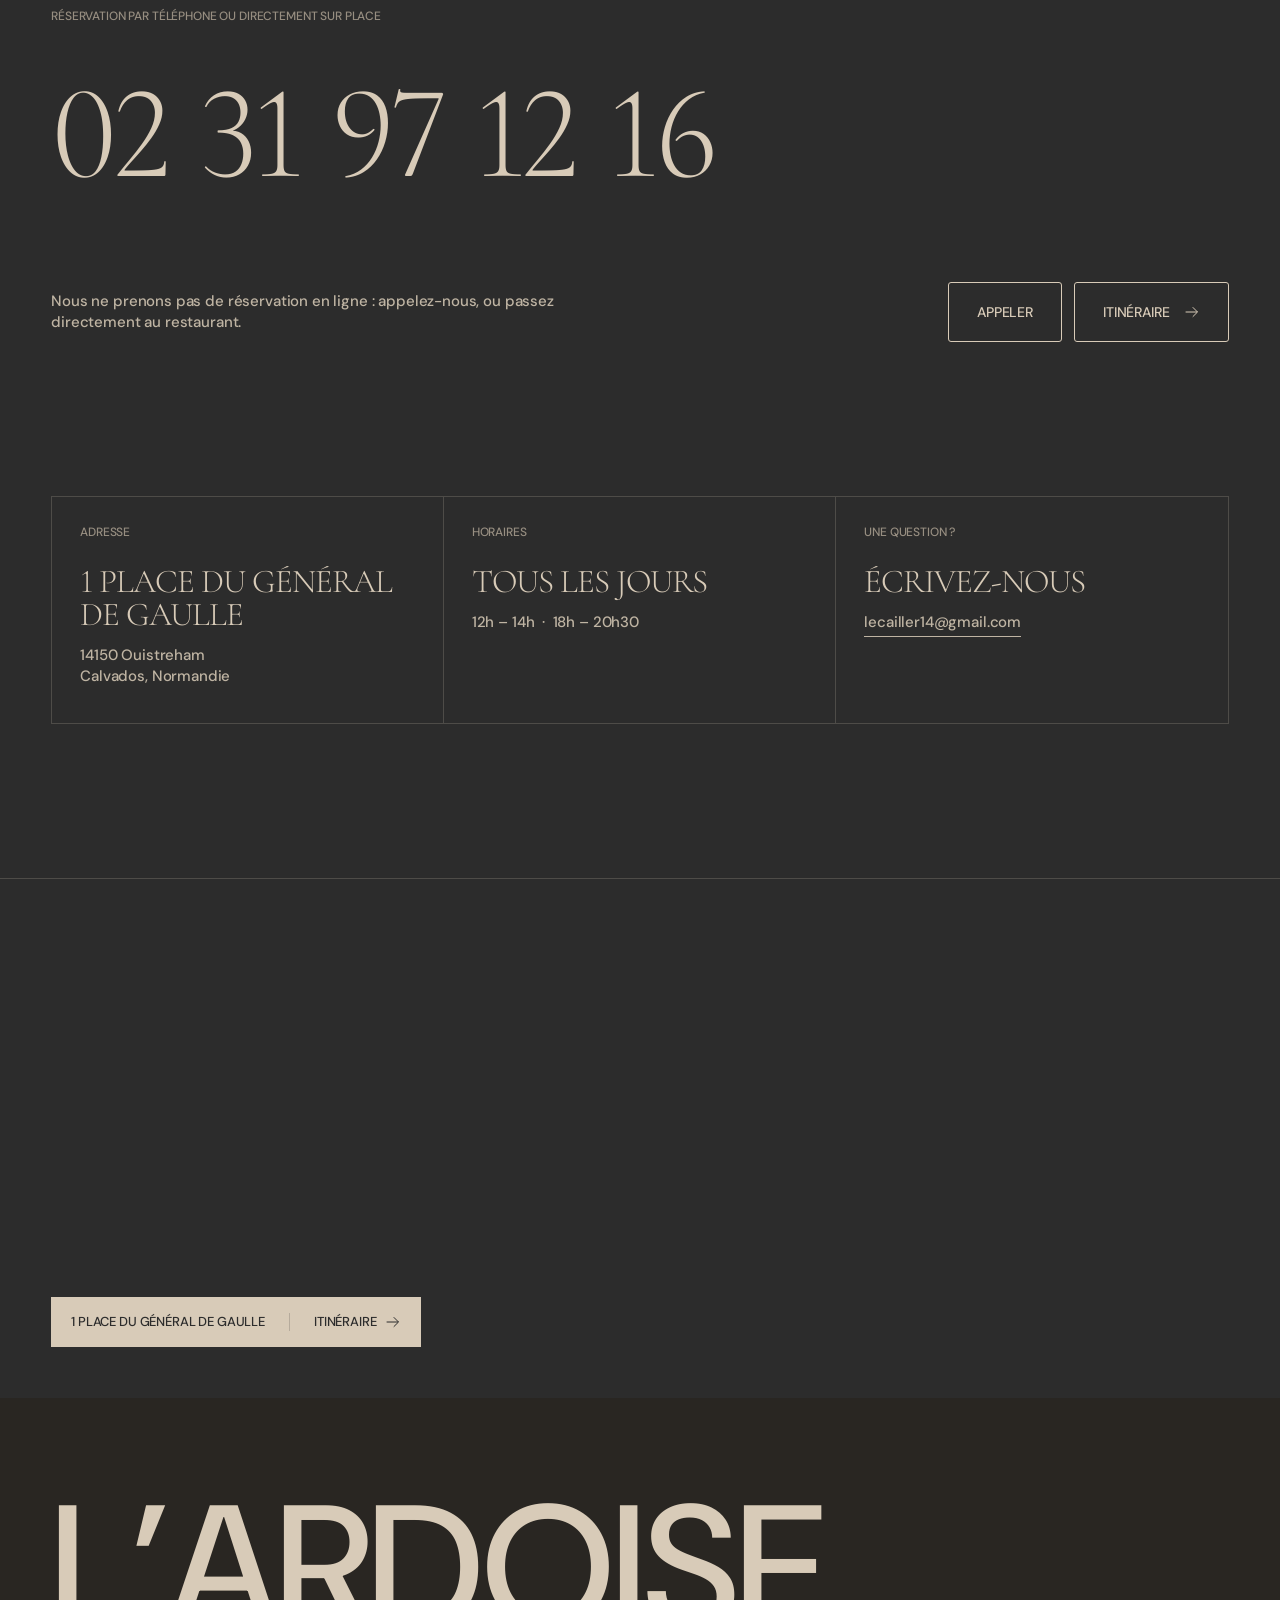
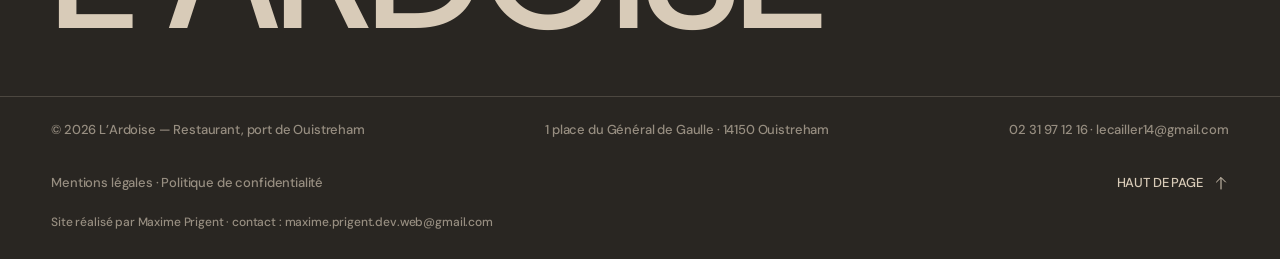
==== commit f4829fcf: "Pied de page : credit du developpeur (FR + EN) - ligne discrete sous le pied de page : "Site realise" ====
--- a/index.html
+++ b/index.html
@@ -463,6 +463,7 @@
       <p><a href="mentions-legales.html">Mentions légales</a> · <a href="confidentialite.html">Politique de confidentialité</a></p>
       <a class="totop" href="#accueil" data-magnet aria-label="Retour en haut"><span data-roll>Haut de page</span><svg class="ico up"><use href="#arrow"/></svg></a>
     </div>
+    <p class="foot-credit">Site réalisé par Maxime Prigent · contact : <a href="mailto:maxime.prigent.dev.web@gmail.com">maxime.prigent.dev.web@gmail.com</a></p>
   </footer>
 
   <script src="menu-data.js"></script>
--- a/style.css
+++ b/style.css
@@ -689,6 +689,10 @@
 .foot-row { display: flex; justify-content: space-between; align-items: center; gap: 1.25rem 2.5rem; flex-wrap: wrap; padding: 1.5rem var(--gutter) 0; font-size: 0.8125rem; color: var(--color-walnut); }
 .foot-row a:not(.totop) { border-bottom: 1px solid transparent; transition: border-color .3s, color .3s; }
 .foot-row a:not(.totop):hover { color: var(--color-parchment); border-color: currentColor; }
+/* crédit du développeur : ligne discrète tout en bas du pied de page */
+.foot-credit { padding: 0.5rem var(--gutter) 0; font-size: 0.75rem; color: var(--color-walnut); }
+.foot-credit a { border-bottom: 1px solid transparent; transition: border-color .3s, color .3s; }
+.foot-credit a:hover { color: var(--color-parchment); border-color: currentColor; }
 .totop { display: inline-flex; align-items: center; gap: 0.625rem; padding: 0.875rem 0; text-transform: uppercase; color: var(--color-parchment); }
 .ico.up { transform: rotate(-90deg); }
 .totop:hover .ico.up { transform: rotate(-90deg) translateX(0.3125rem); }
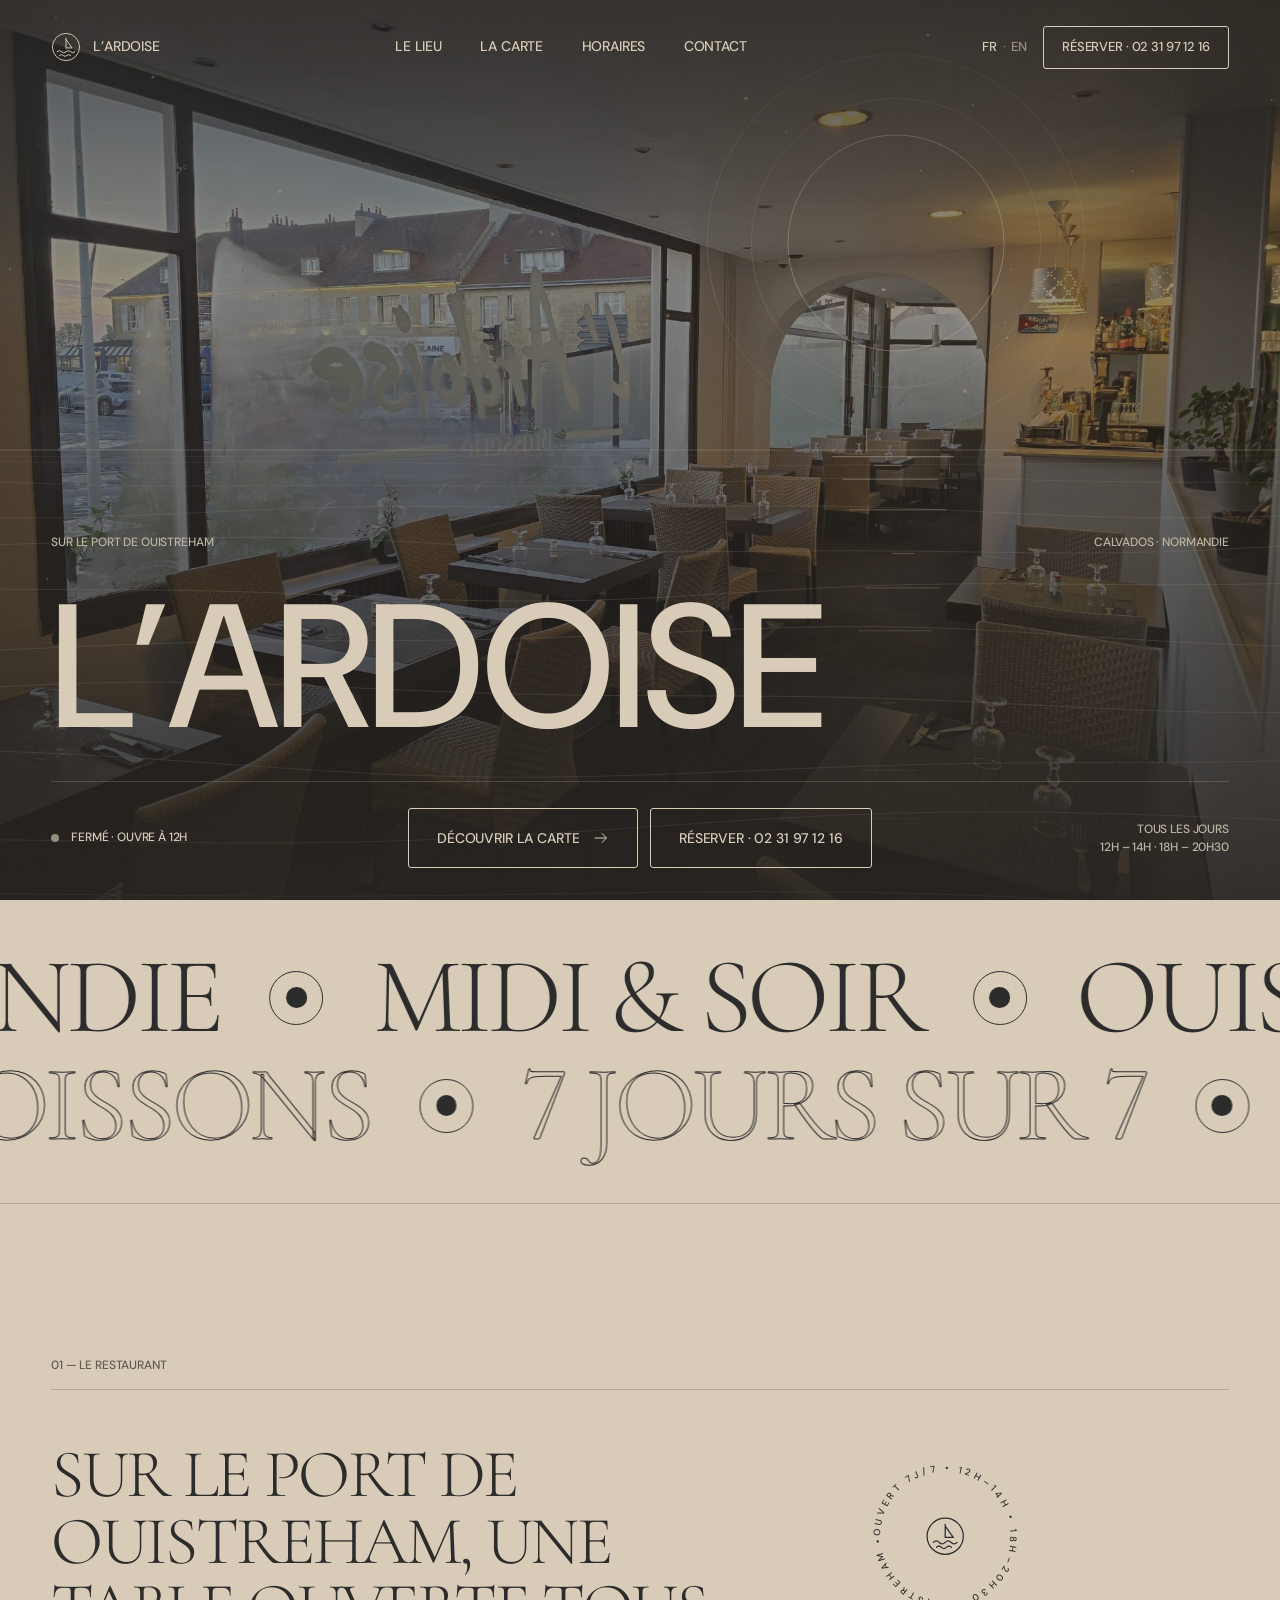
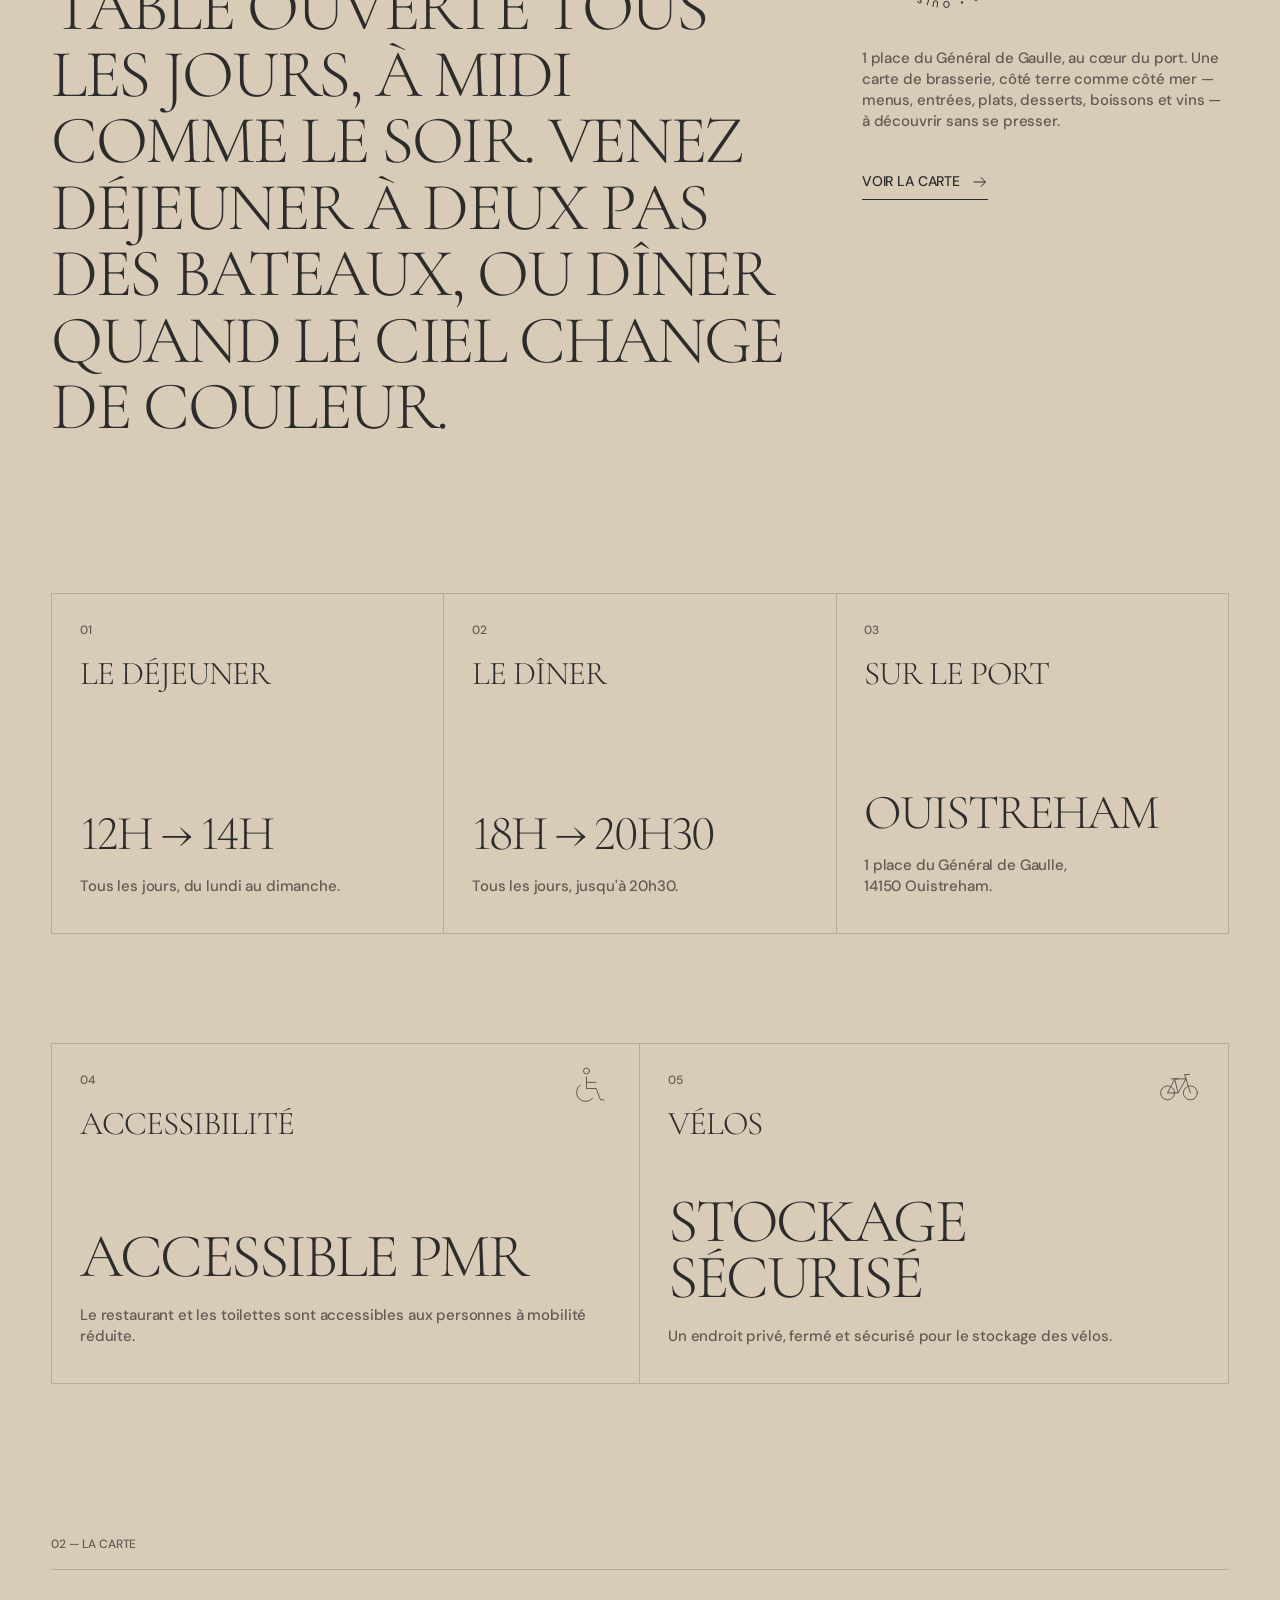
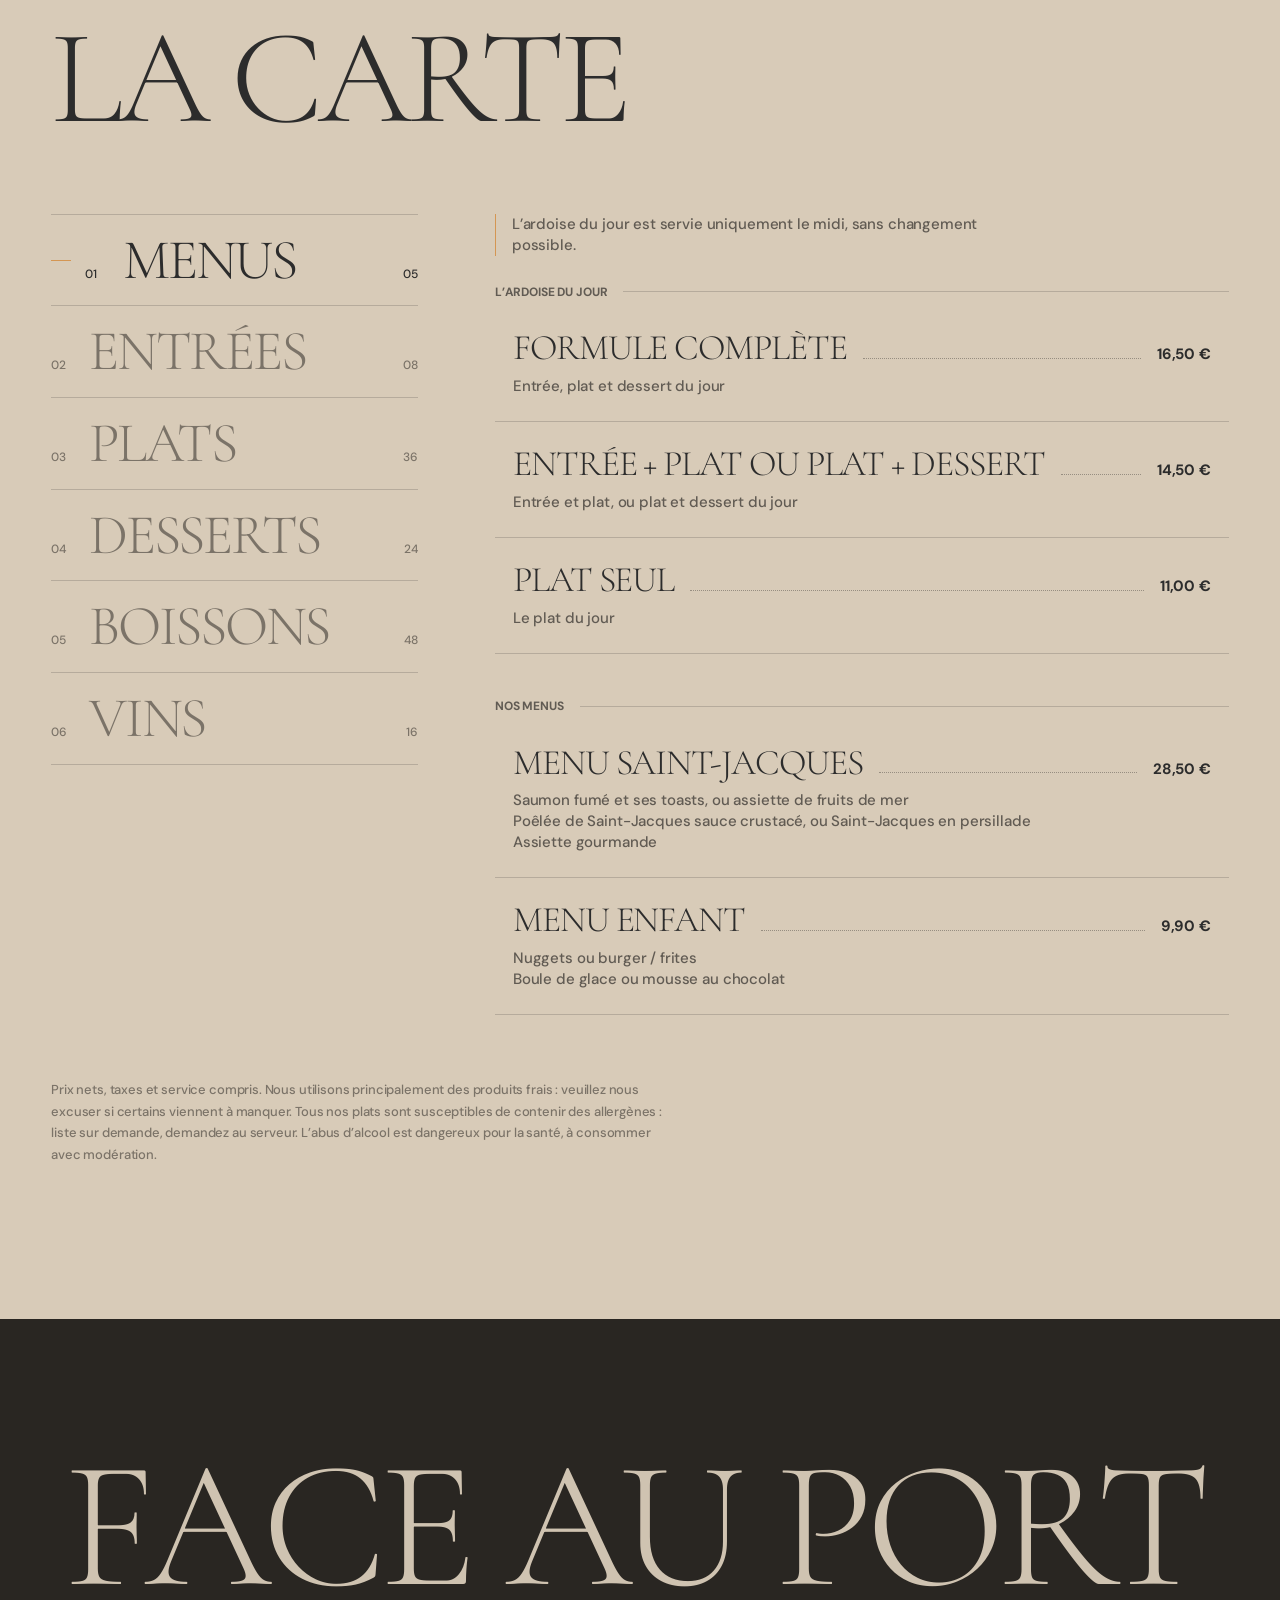
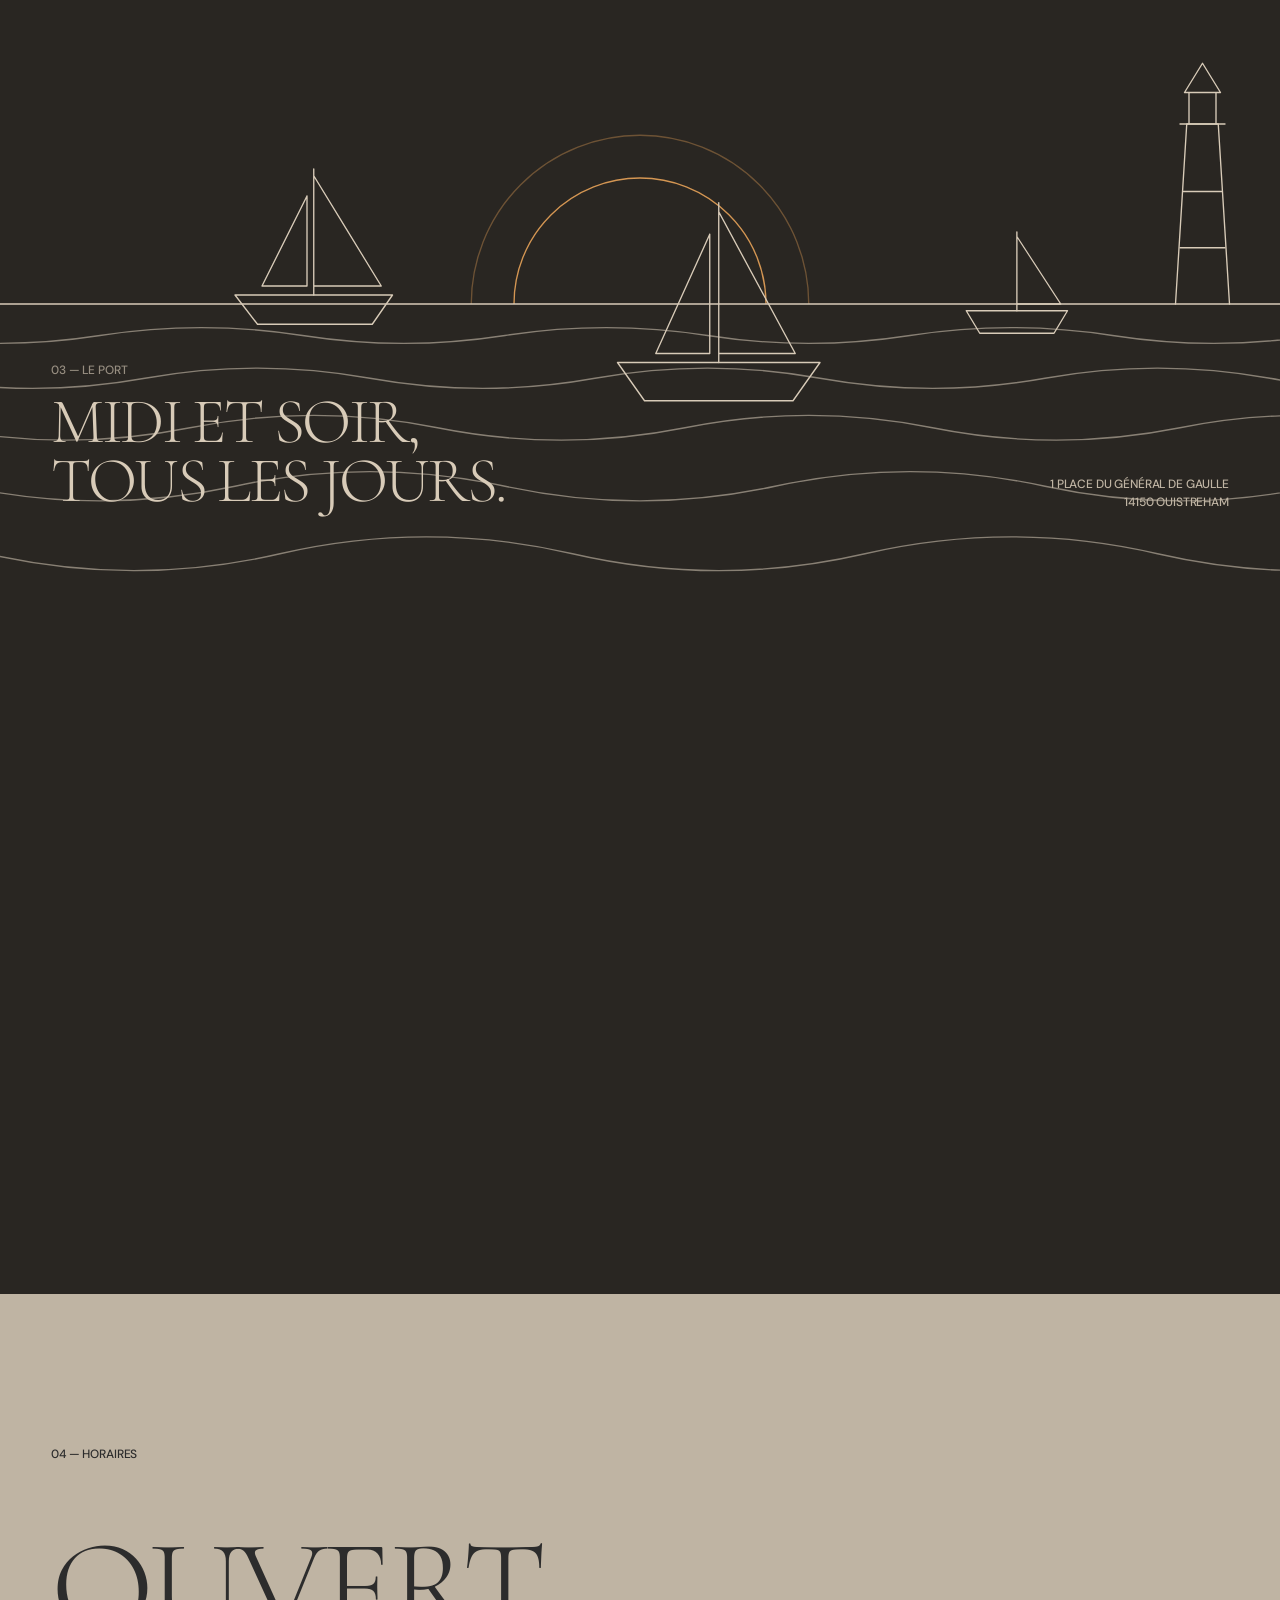
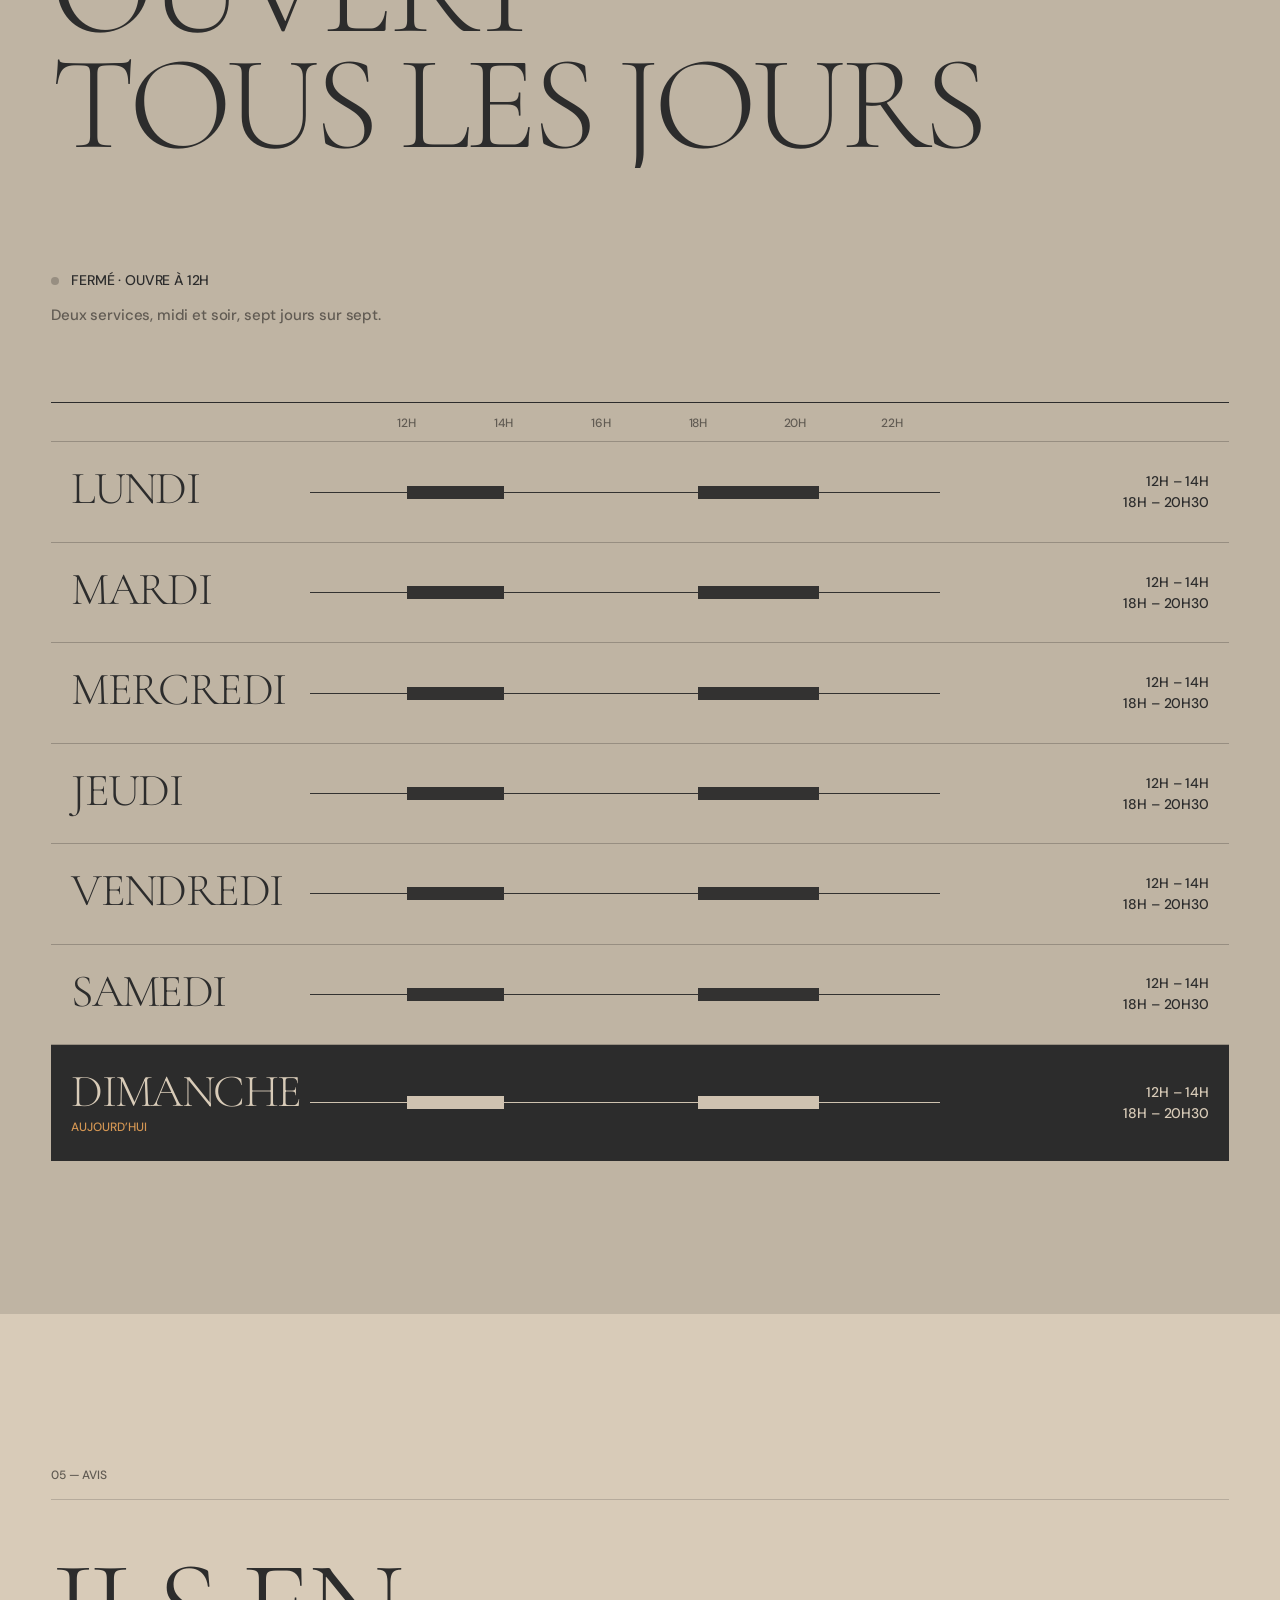
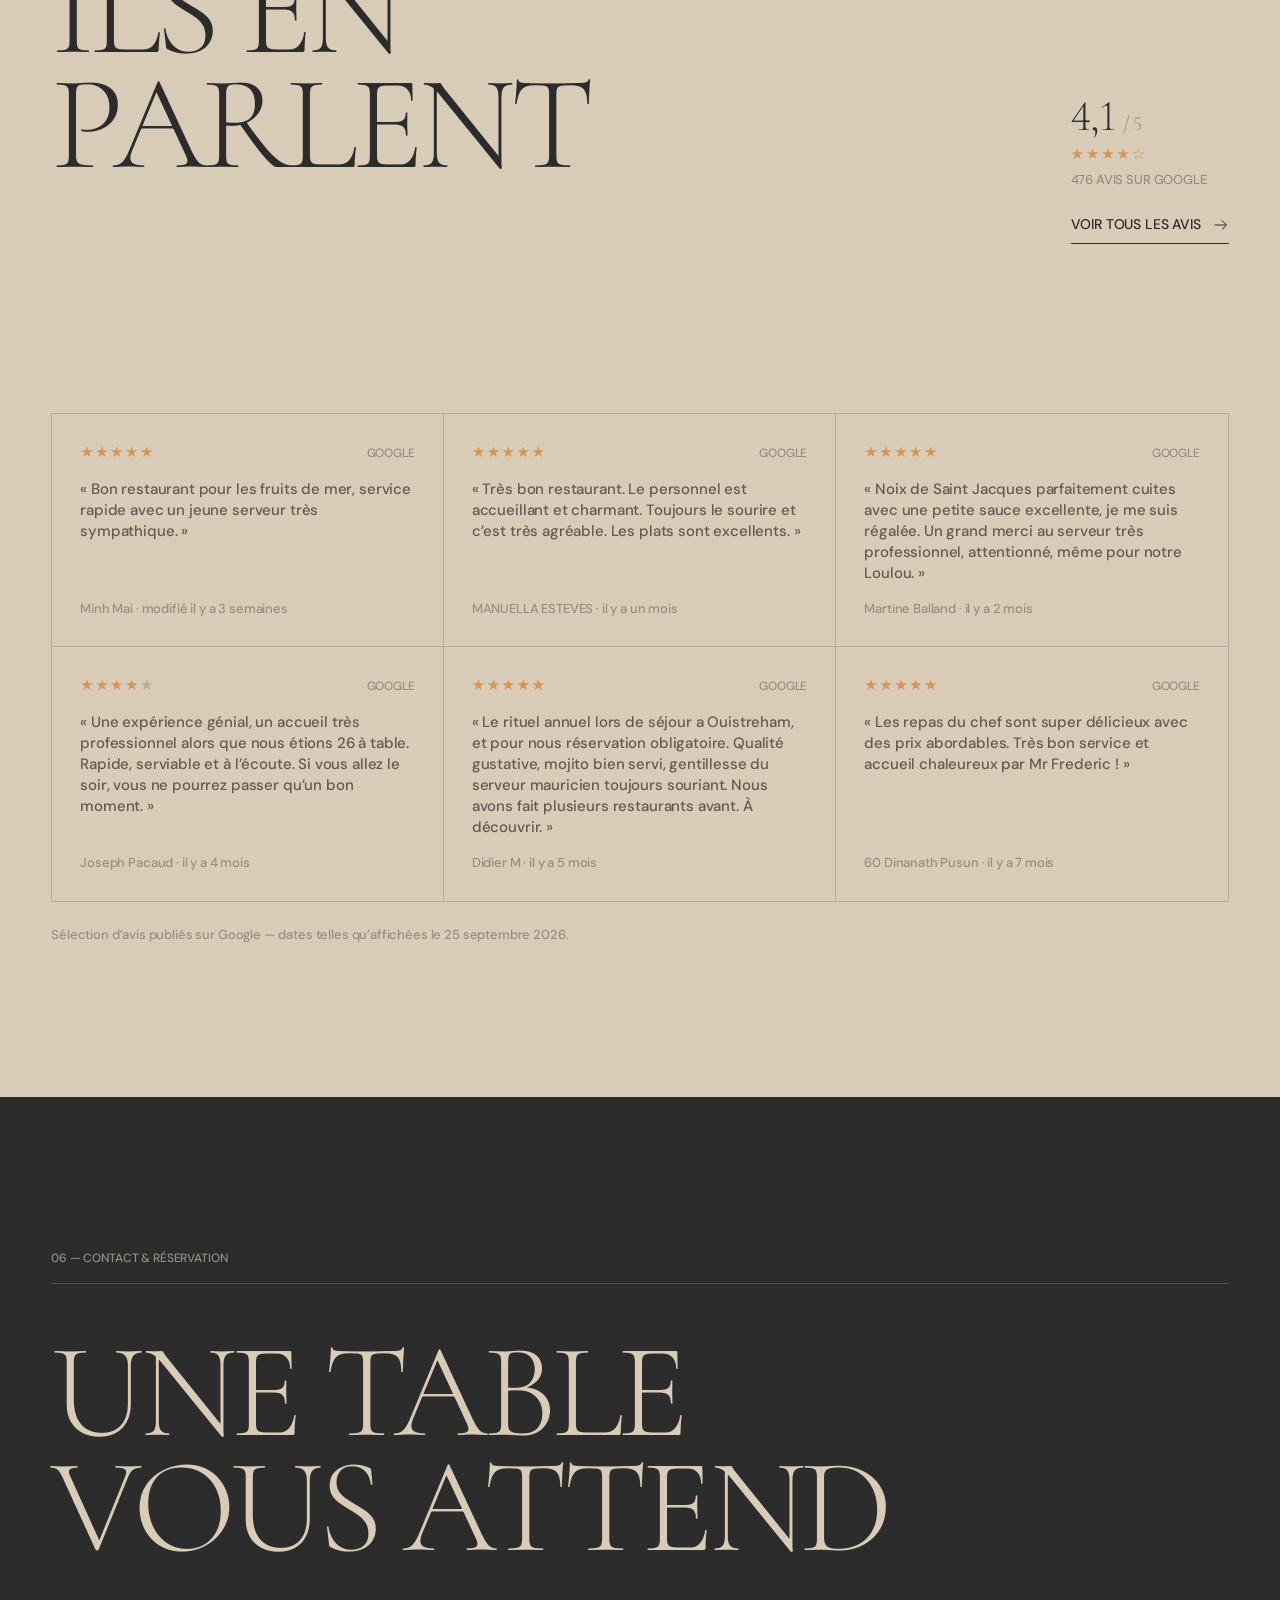
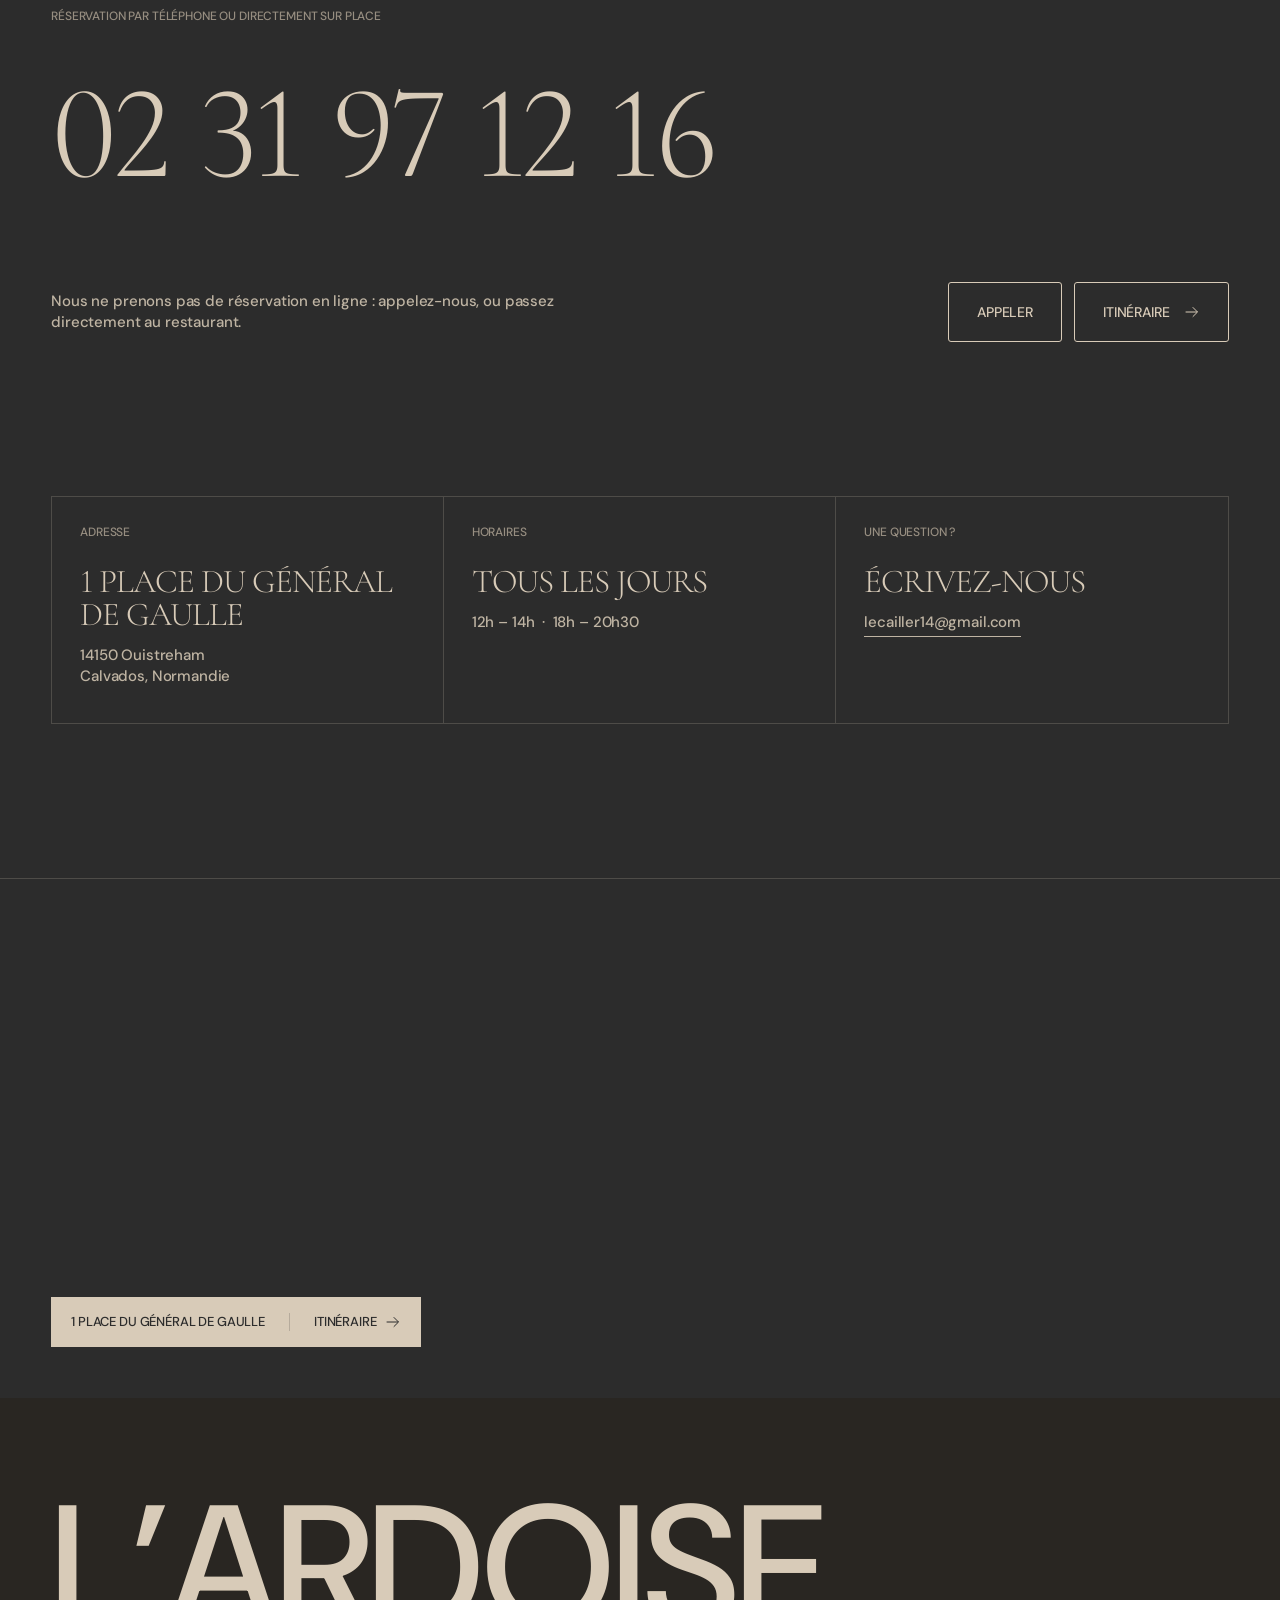
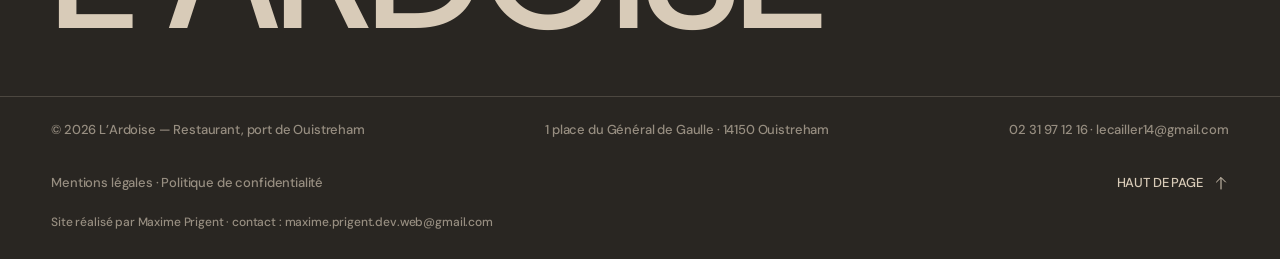
==== commit 5fd9b687: "Relecture avant mise en ligne : filet de securite du prechargeur, liens et accessibilite - main.js :" ====
--- a/index.html
+++ b/index.html
@@ -84,7 +84,7 @@
       <a href="#contact"><span data-roll>Contact</span></a>
     </nav>
     <div class="nav-right">
-      <div class="lang" aria-label="Choisir la langue du site">
+      <div class="lang" role="group" aria-label="Choisir la langue du site">
         <span class="lang-cur" aria-current="true">FR</span><span class="lang-sep">·</span><a href="index-en.html" hreflang="en" lang="en">EN</a>
       </div>
       <a class="btn btn-sm" href="tel:+33231971216" data-magnet aria-label="Réserver par téléphone au 02 31 97 12 16"><span data-roll>Réserver · 02 31 97 12 16</span></a>
@@ -413,7 +413,7 @@
             <p class="body" data-reveal="up">Nous ne prenons pas de réservation en ligne : appelez-nous, ou passez directement au restaurant.</p>
             <div class="contact-cta" data-reveal="up" style="--d:120">
               <a class="btn" href="tel:+33231971216" data-magnet><span data-roll>Appeler</span></a>
-              <a class="btn" href="https://www.google.com/maps/dir/?api=1&destination=49.27912,-0.25116" target="_blank" rel="noopener" data-magnet><span data-roll>Itinéraire</span><svg class="ico"><use href="#arrow"/></svg></a>
+              <a class="btn" href="https://www.google.com/maps/dir/?api=1&amp;destination=49.27912,-0.25116" target="_blank" rel="noopener" data-magnet><span data-roll>Itinéraire</span><svg class="ico"><use href="#arrow"/></svg></a>
             </div>
           </div>
         </div>
@@ -443,7 +443,7 @@
              (mêmes coordonnées dans les deux liens "Itinéraire" et dans le bloc geo des données Google en haut de la page). -->
         <iframe title="Carte — L’Ardoise, 1 place du Général de Gaulle, Ouistreham" loading="lazy" referrerpolicy="no-referrer-when-downgrade"
           src="https://www.openstreetmap.org/export/embed.html?bbox=-0.2548%2C49.2774%2C-0.2475%2C49.2809&amp;layer=mapnik&amp;marker=49.27912%2C-0.25116"></iframe>
-        <a class="map-tag" href="https://www.google.com/maps/dir/?api=1&destination=49.27912,-0.25116" target="_blank" rel="noopener">
+        <a class="map-tag" href="https://www.google.com/maps/dir/?api=1&amp;destination=49.27912,-0.25116" target="_blank" rel="noopener">
           <span>1 place du Général de Gaulle</span><span class="map-tag-go">Itinéraire <svg class="ico"><use href="#arrow"/></svg></span>
         </a>
       </div>
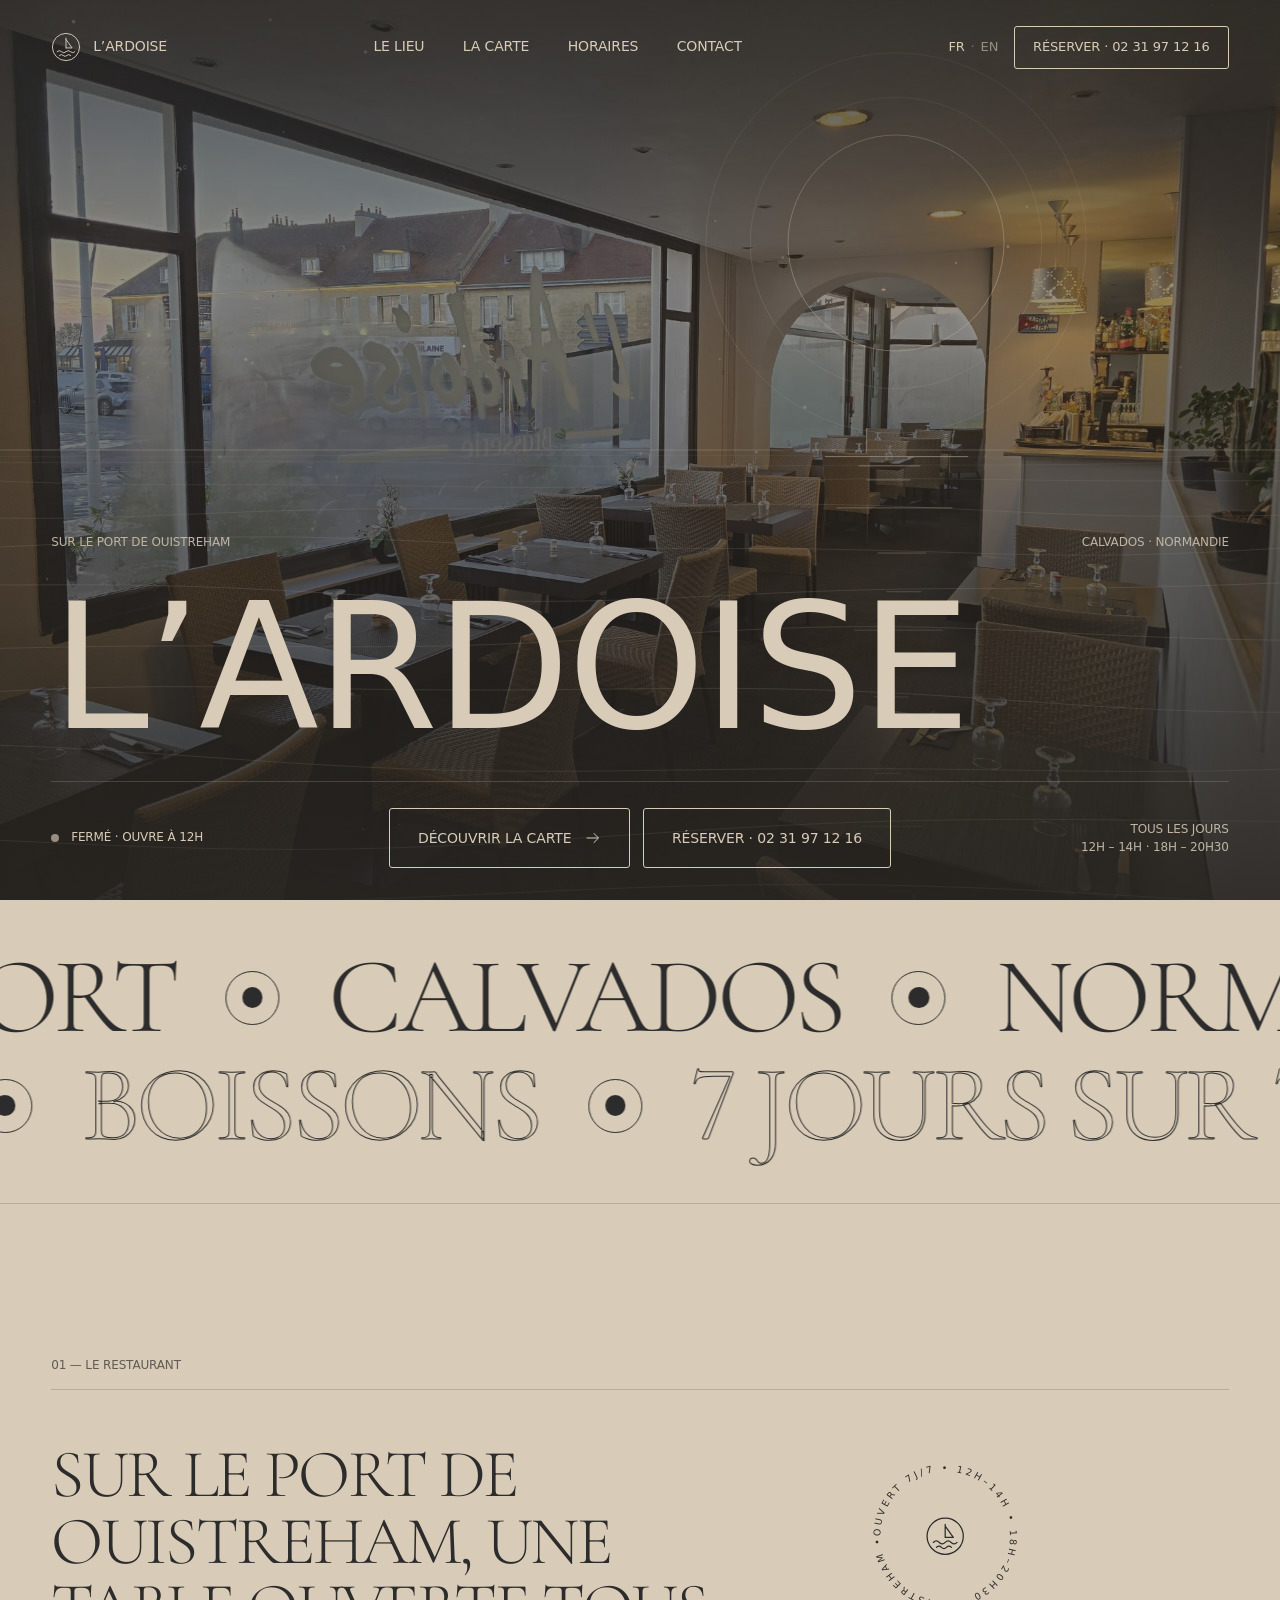
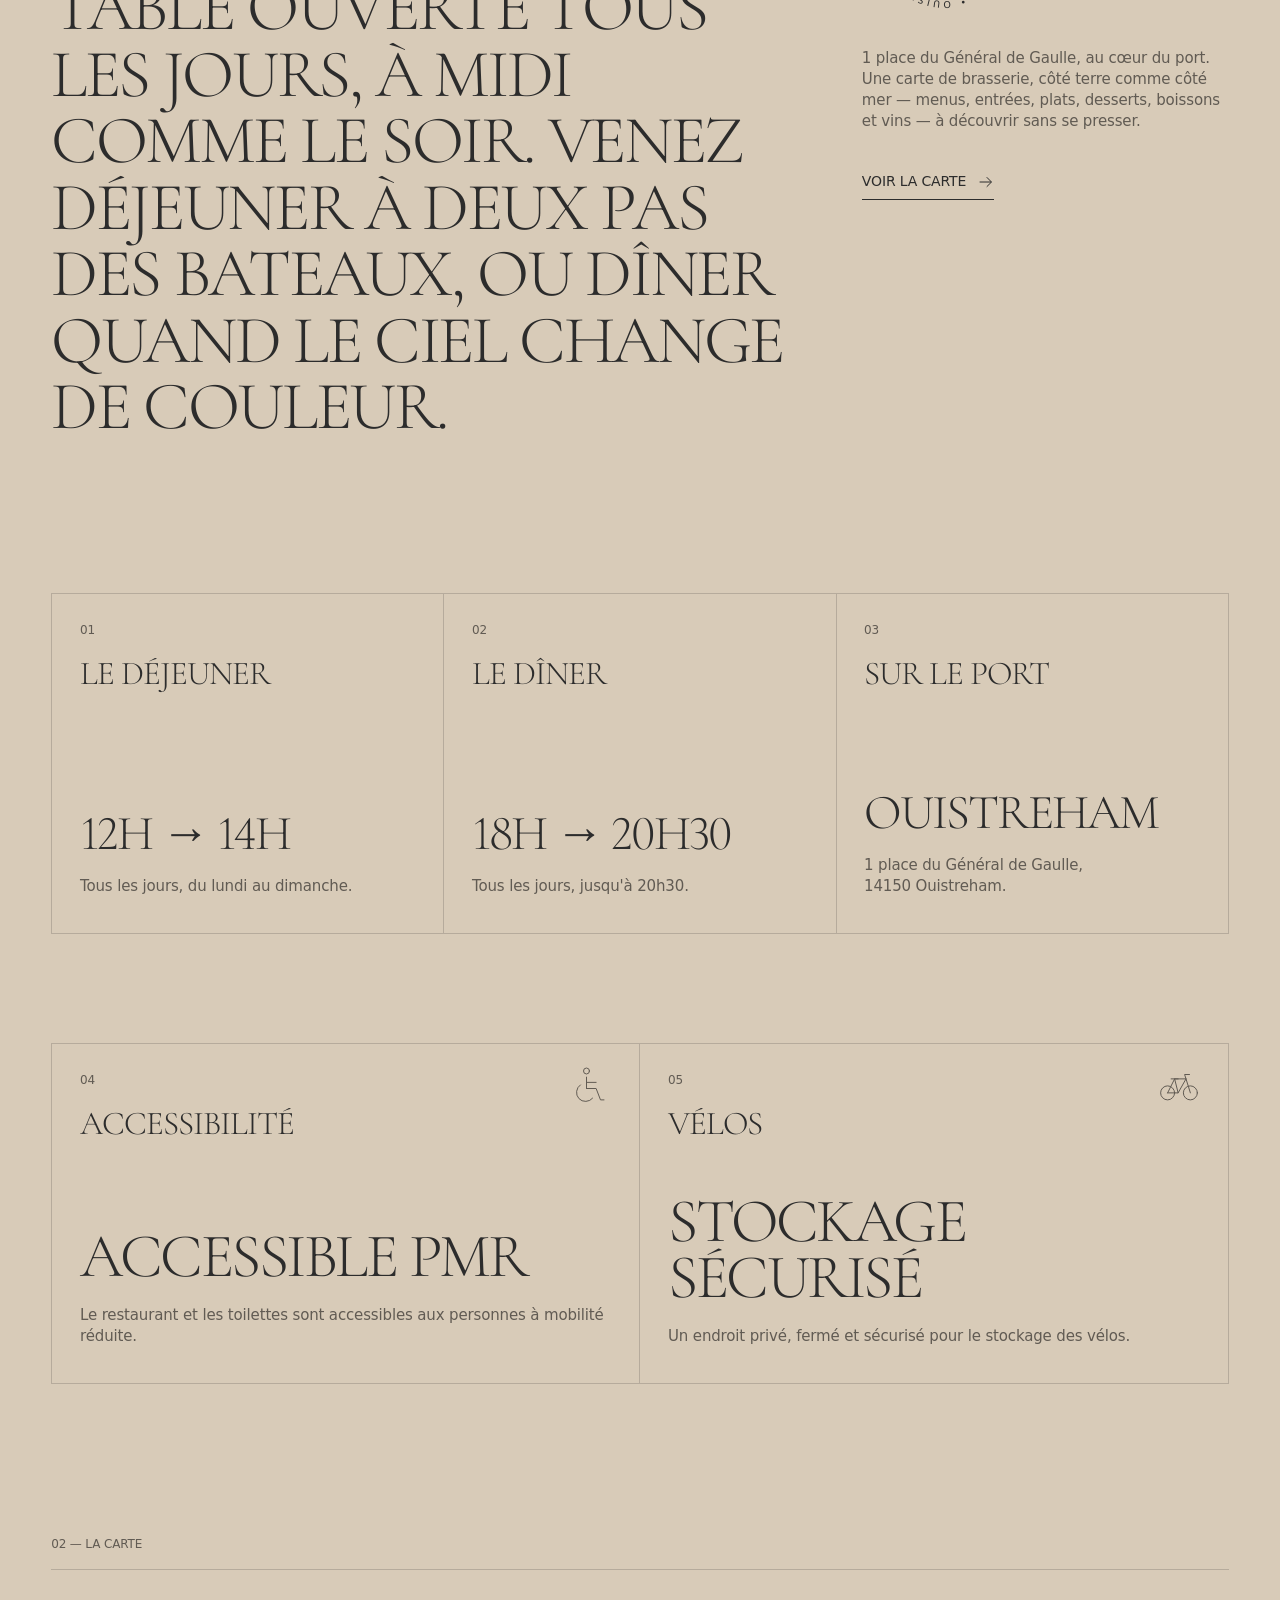
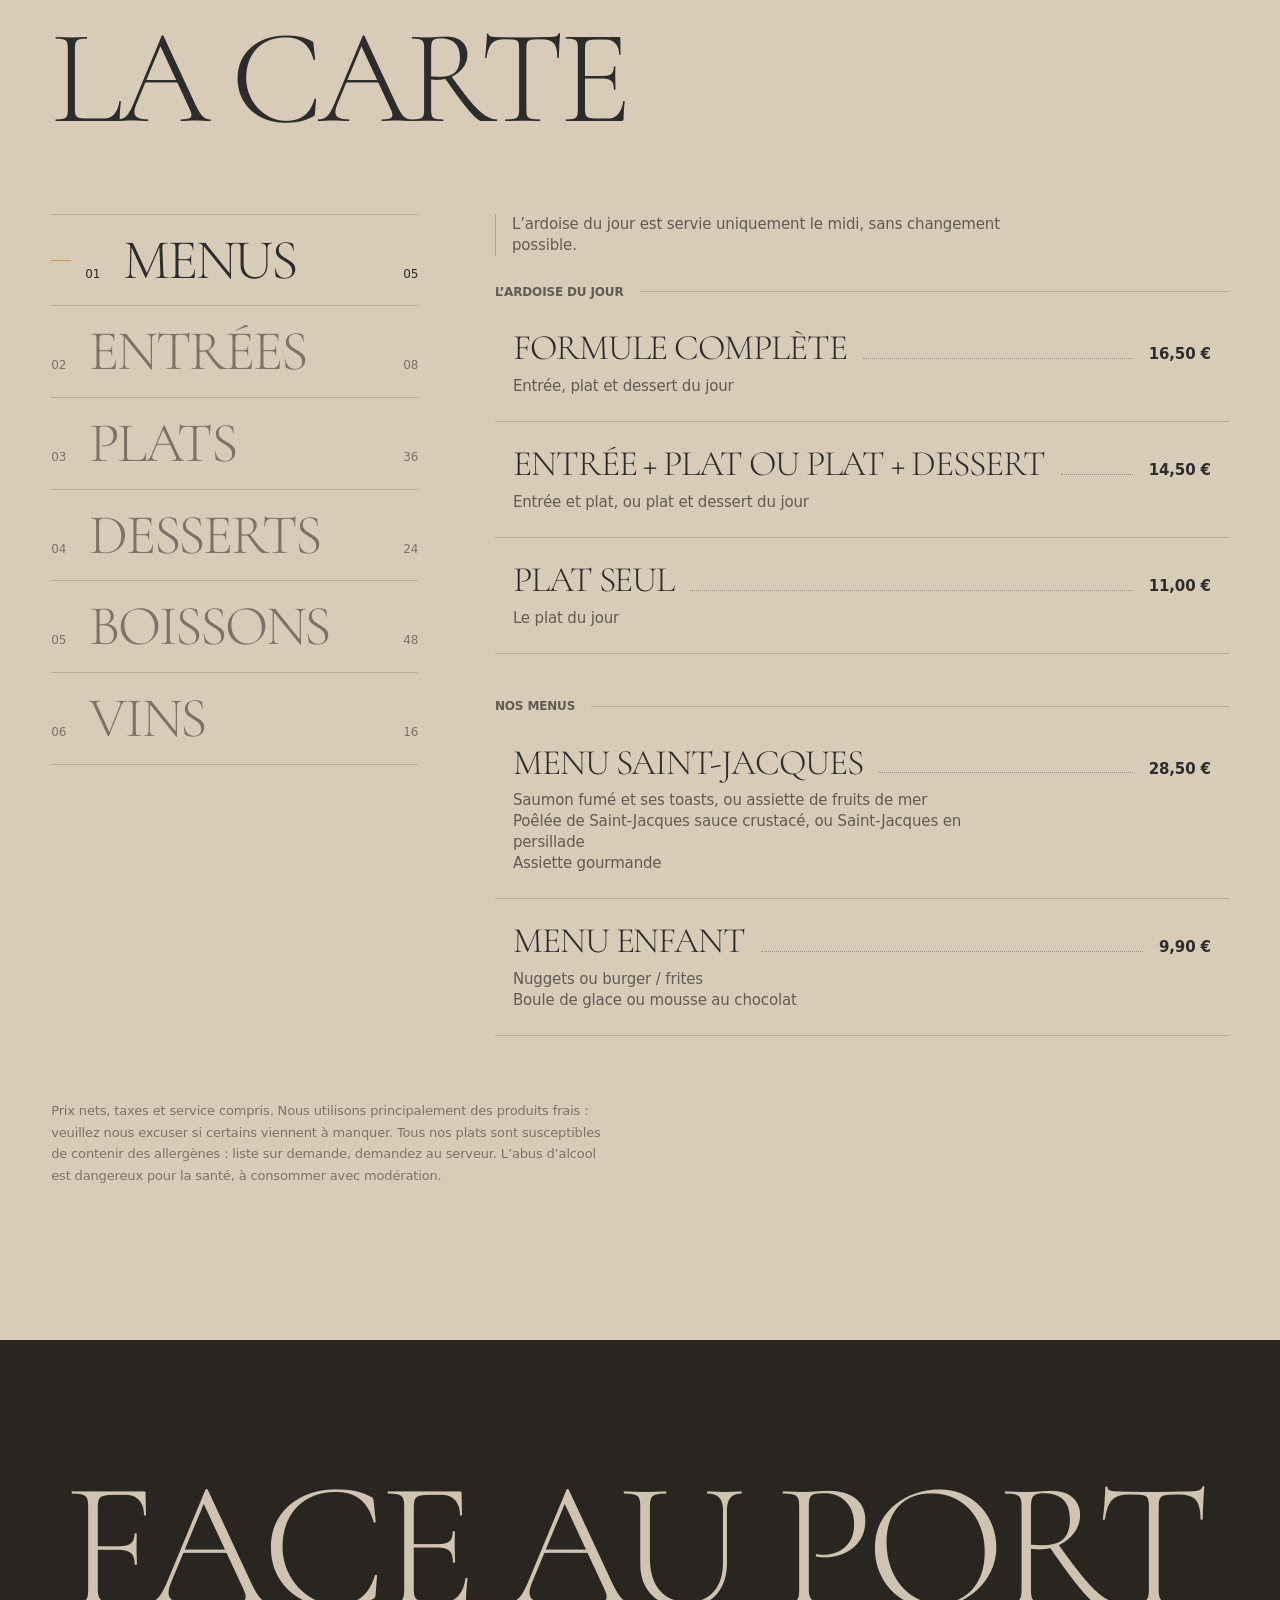
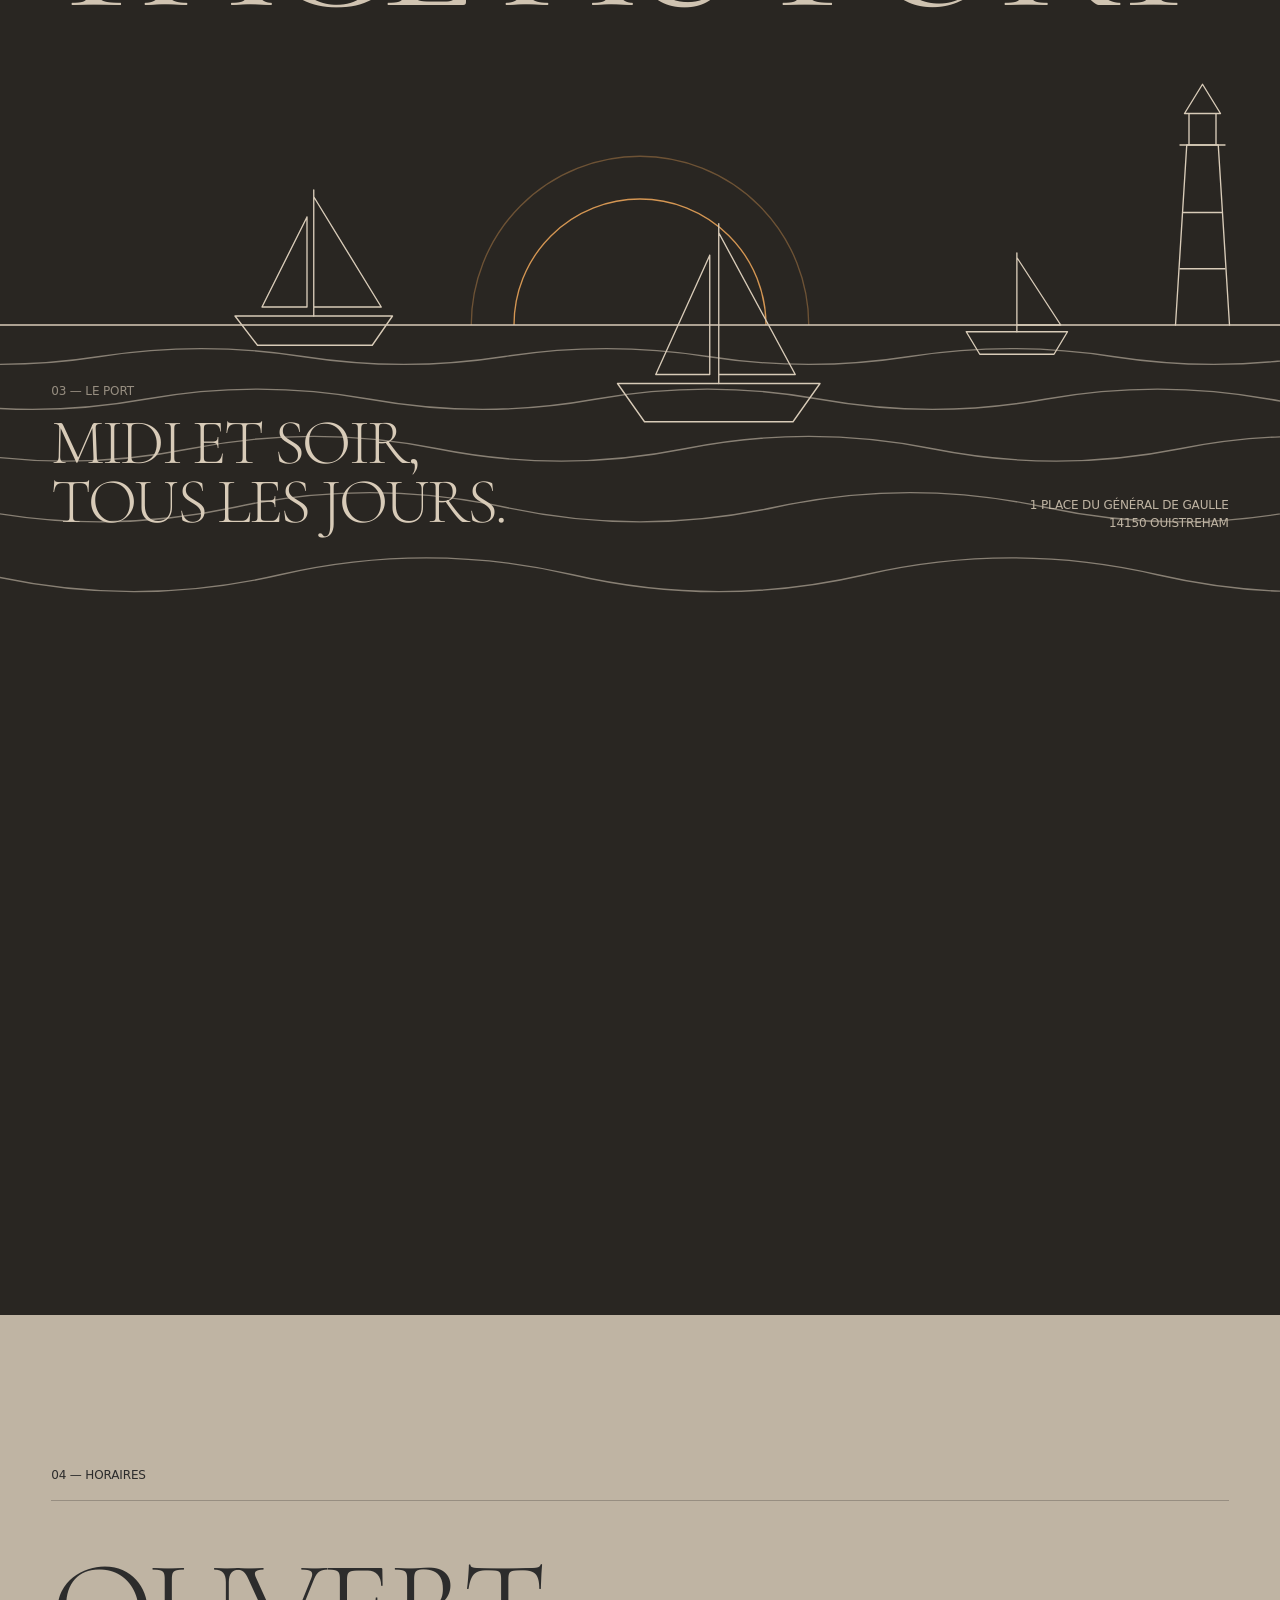
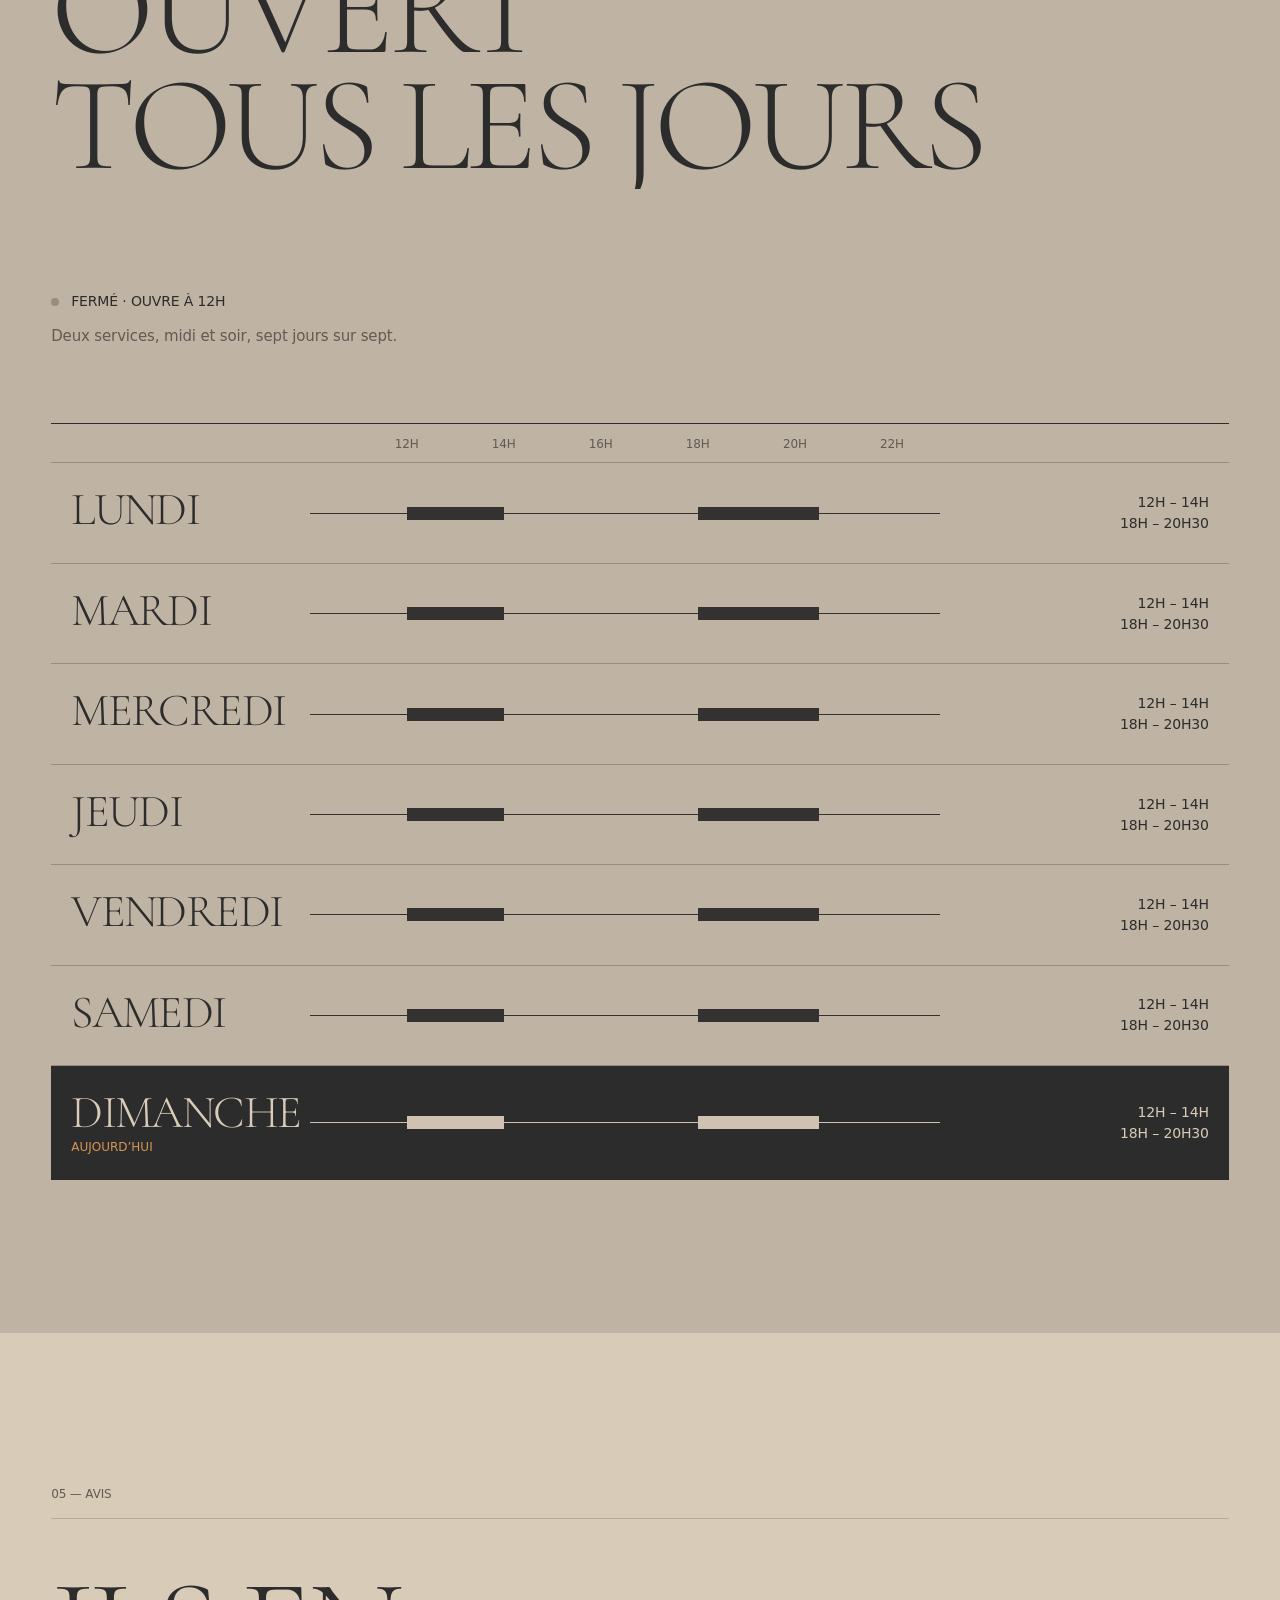
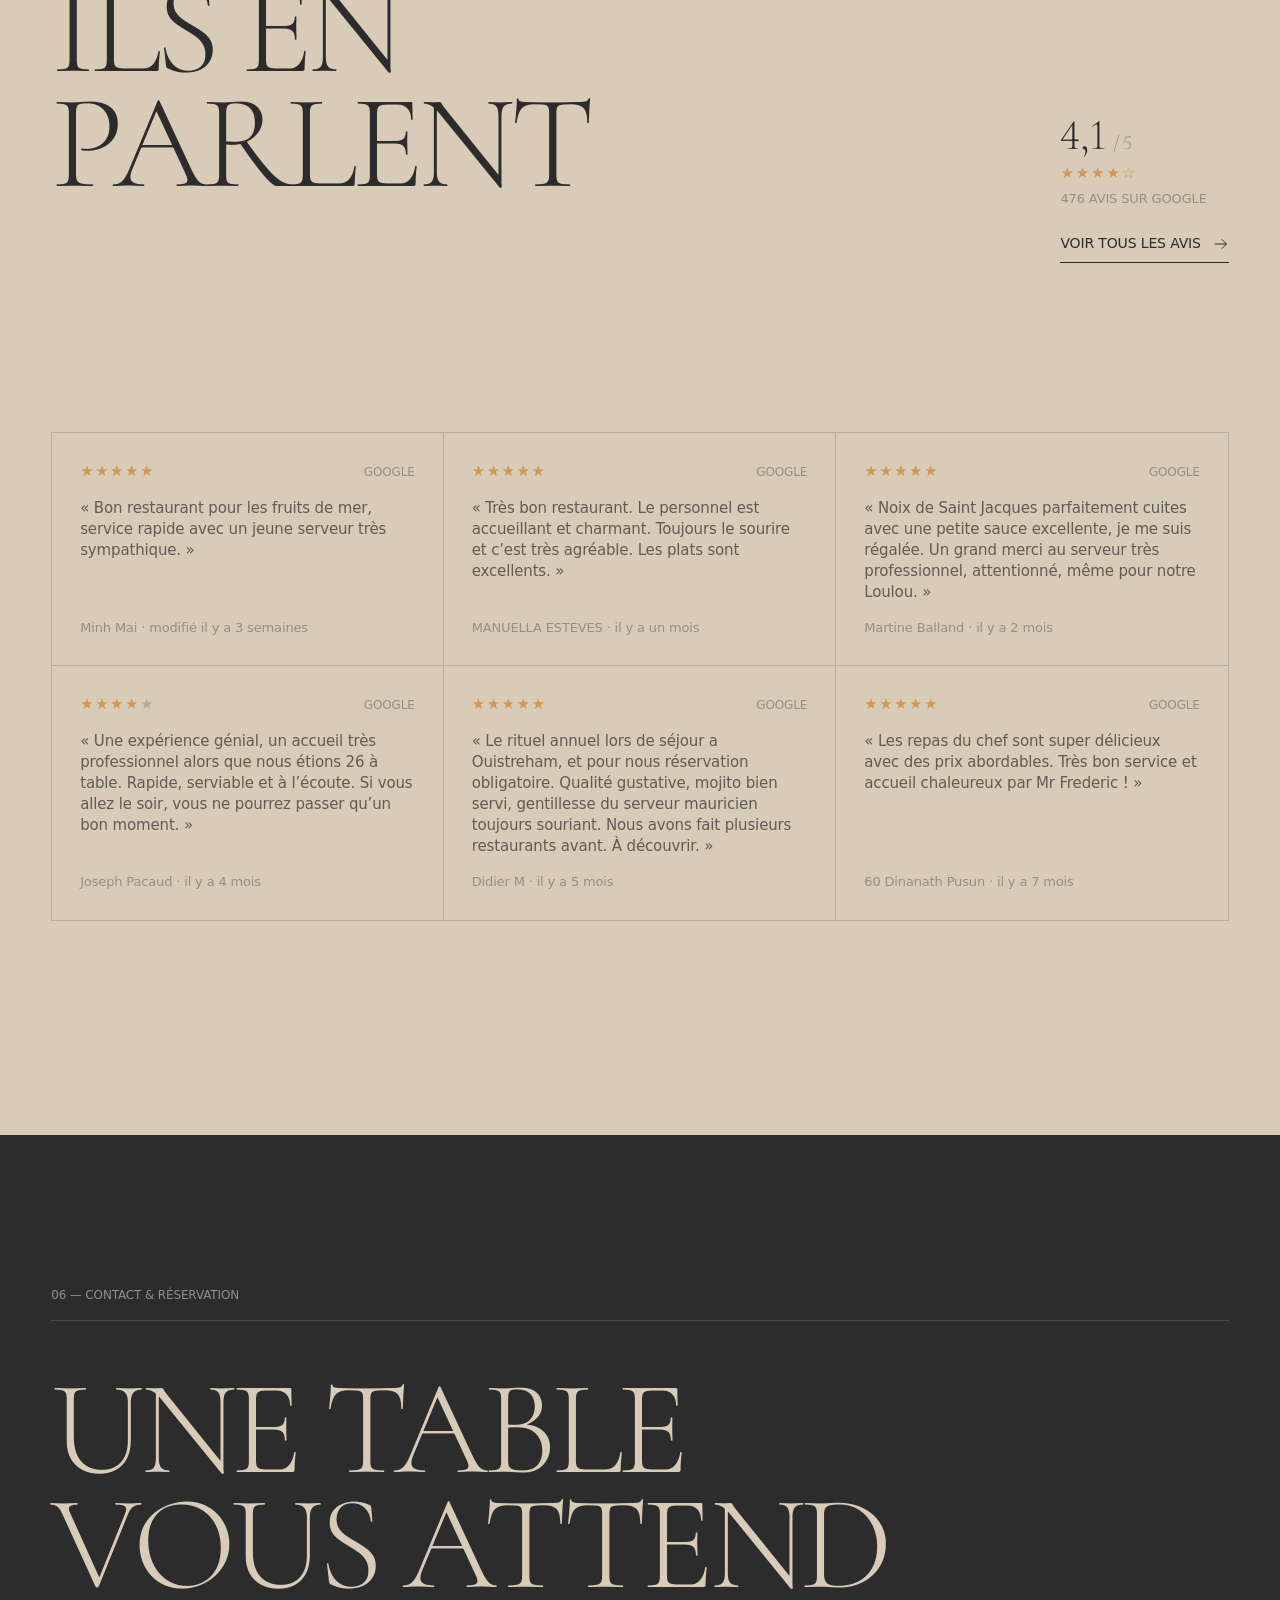
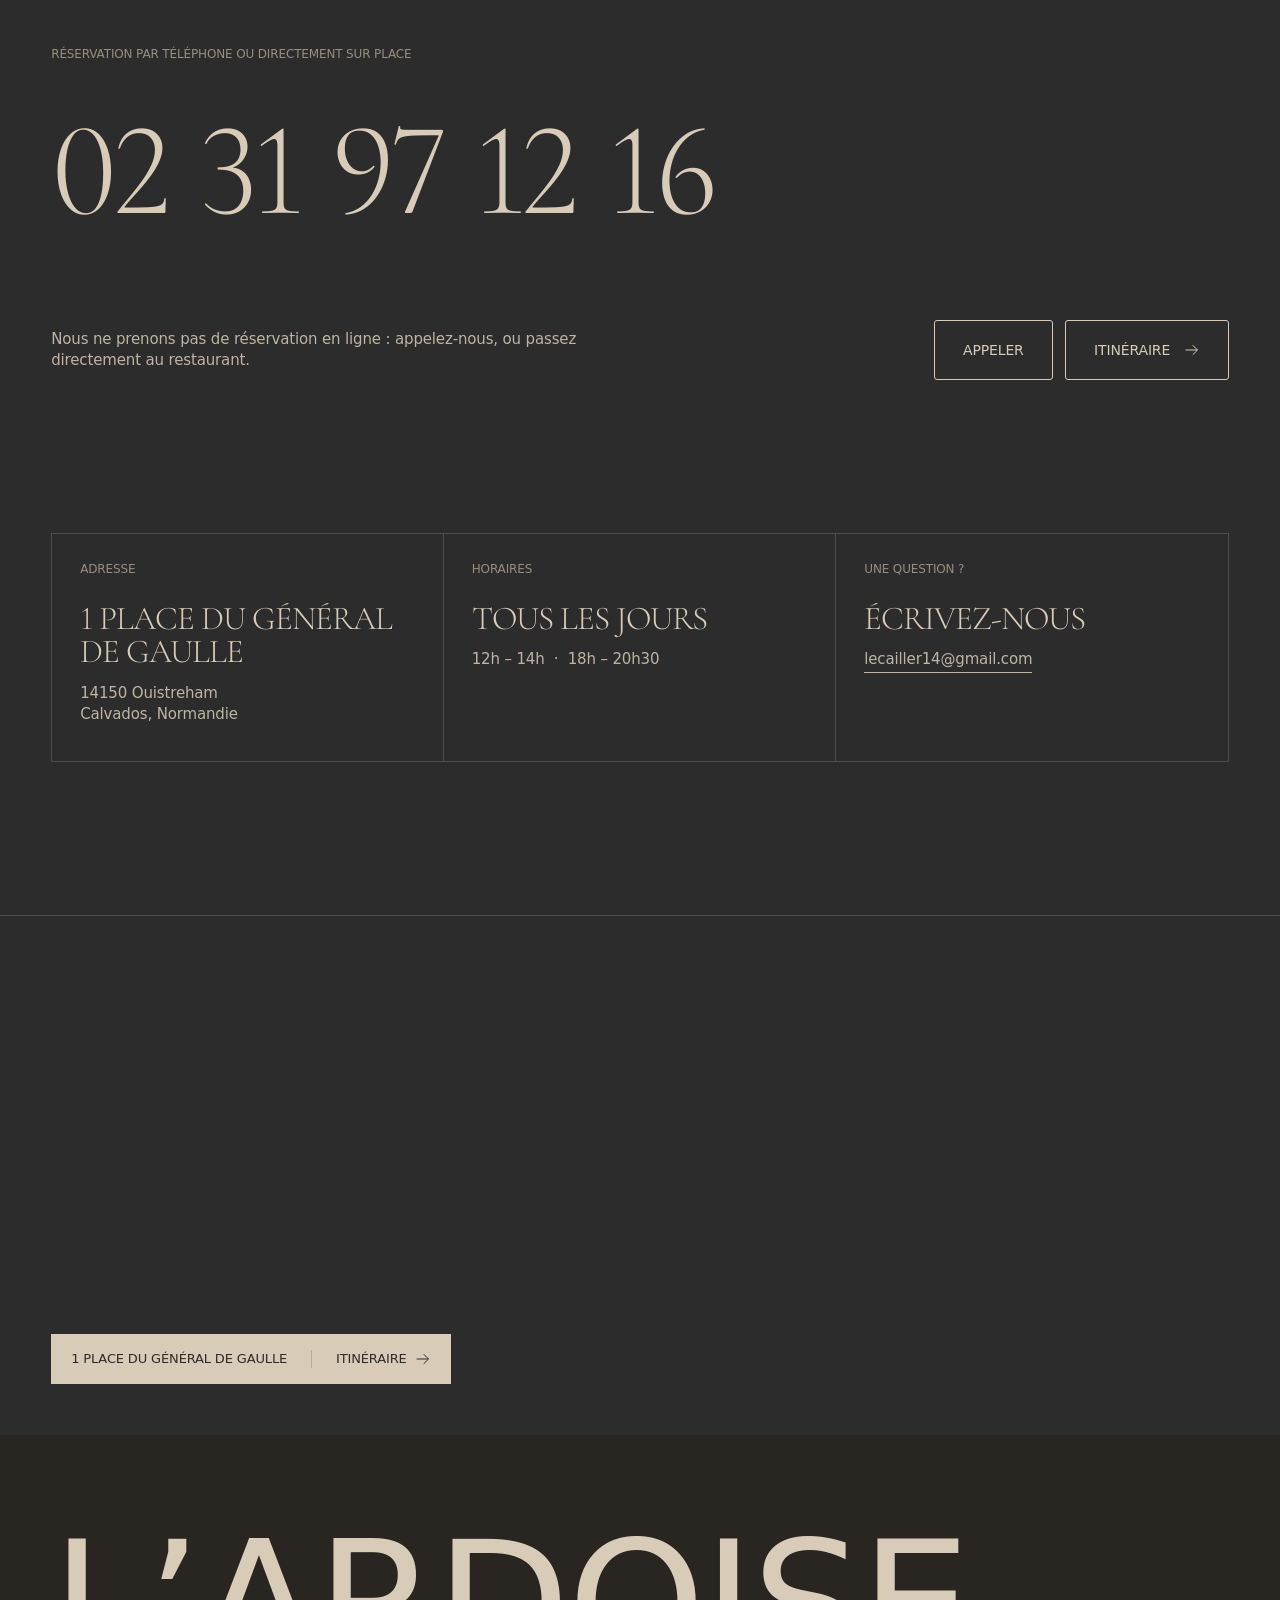
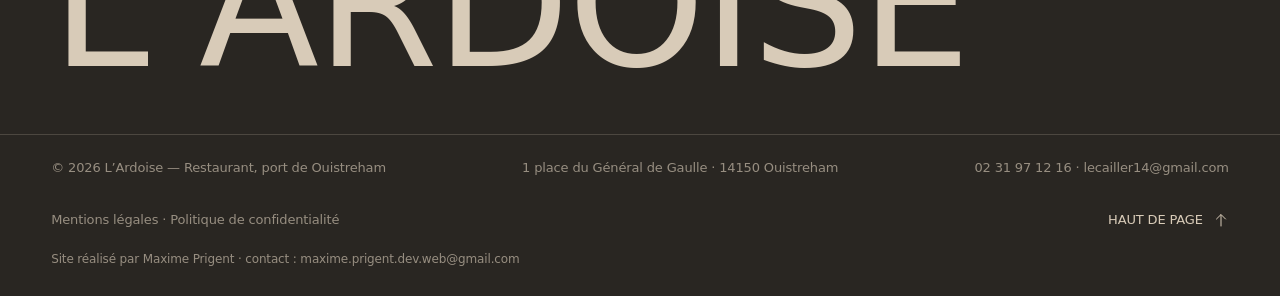
==== commit 0ba30a5b: "Polices : Cormorant Garamond hebergee sur le site (plus de connexion a Google Fonts) - fonts/ : Corm" ====
--- a/index.html
+++ b/index.html
@@ -11,10 +11,10 @@
   <meta property="og:type" content="restaurant">
   <link rel="icon" href="data:image/svg+xml,%3Csvg xmlns='http://www.w3.org/2000/svg' viewBox='0 0 32 32'%3E%3Crect width='32' height='32' fill='%23292622'/%3E%3Cg fill='none' stroke='%23d8cbb8' stroke-width='1.2'%3E%3Ccircle cx='16' cy='16' r='12'/%3E%3Cpath d='M16 7v11M16 8l6 9h-6M8 21q2-2 4 0t4 0t4 0t4 0'/%3E%3C/g%3E%3C/svg%3E">
 
-  <link rel="preconnect" href="https://fonts.googleapis.com">
-  <link rel="preconnect" href="https://fonts.gstatic.com" crossorigin>
+  <!-- Polices : titres (Cormorant Garamond) hébergés sur le site, dossier fonts/ ; texte (Satoshi) chargé depuis Fontshare. -->
+  <link rel="preload" href="fonts/cormorant-garamond-300-latin.woff2" as="font" type="font/woff2" crossorigin>
   <link rel="preconnect" href="https://api.fontshare.com">
-  <link href="https://fonts.googleapis.com/css2?family=Cormorant+Garamond:wght@300&family=DM+Sans:opsz,wght@9..40,500;9..40,700&display=swap" rel="stylesheet">
+  <link rel="preconnect" href="https://cdn.fontshare.com" crossorigin>
   <link href="https://api.fontshare.com/v2/css?f[]=satoshi@500,700&display=swap" rel="stylesheet">
   <link rel="stylesheet" href="style.css">
   <link rel="preload" as="image" href="images/hero.jpg" fetchpriority="high">
--- a/style.css
+++ b/style.css
@@ -2,6 +2,17 @@
    L’ARDOISE — Parchemin & safran
    Palette / typographie : "spiced parchment gallery"
    ========================================================================== */
+
+/* ---------- Polices ----------
+   Titres : Cormorant Garamond Light, hébergée sur le site (dossier fonts/, licence libre SIL OFL : voir fonts/OFL.txt).
+   Texte : Satoshi, chargée depuis Fontshare (voir le <head> des pages). Sa licence autorise l'hébergement sur son
+   propre site mais interdit de placer ses fichiers dans un dépôt public comme GitHub : ne pas la copier dans ce dossier. */
+@font-face {
+  font-family: 'Cormorant Garamond';
+  font-style: normal; font-weight: 300; font-display: swap;
+  src: url('fonts/cormorant-garamond-300-latin.woff2') format('woff2');
+  unicode-range: U+0000-00FF, U+0131, U+0152-0153, U+02BB-02BC, U+02C6, U+02DA, U+02DC, U+0304, U+0308, U+0329, U+2000-206F, U+20AC, U+2122, U+2191, U+2193, U+2212, U+2215, U+FEFF, U+FFFD;
+}
 
 :root {
   --color-parchment: #d8cbb8;
@@ -16,8 +27,8 @@
 
   --line-dark: rgba(216, 203, 184, .2);
 
-  --font-serif: 'TT Ramillas Variable', 'Cormorant Garamond', 'Playfair Display', Georgia, serif;
-  --font-sans: 'Satoshi', 'DM Sans', ui-sans-serif, system-ui, -apple-system, 'Segoe UI', Roboto, sans-serif;
+  --font-serif: 'Cormorant Garamond', Georgia, 'Times New Roman', serif;
+  --font-sans: 'Satoshi', ui-sans-serif, system-ui, -apple-system, 'Segoe UI', Roboto, sans-serif;
 
   --ease: cubic-bezier(.25, .46, .45, .94);
   --ease-out: cubic-bezier(.16, 1, .3, 1);
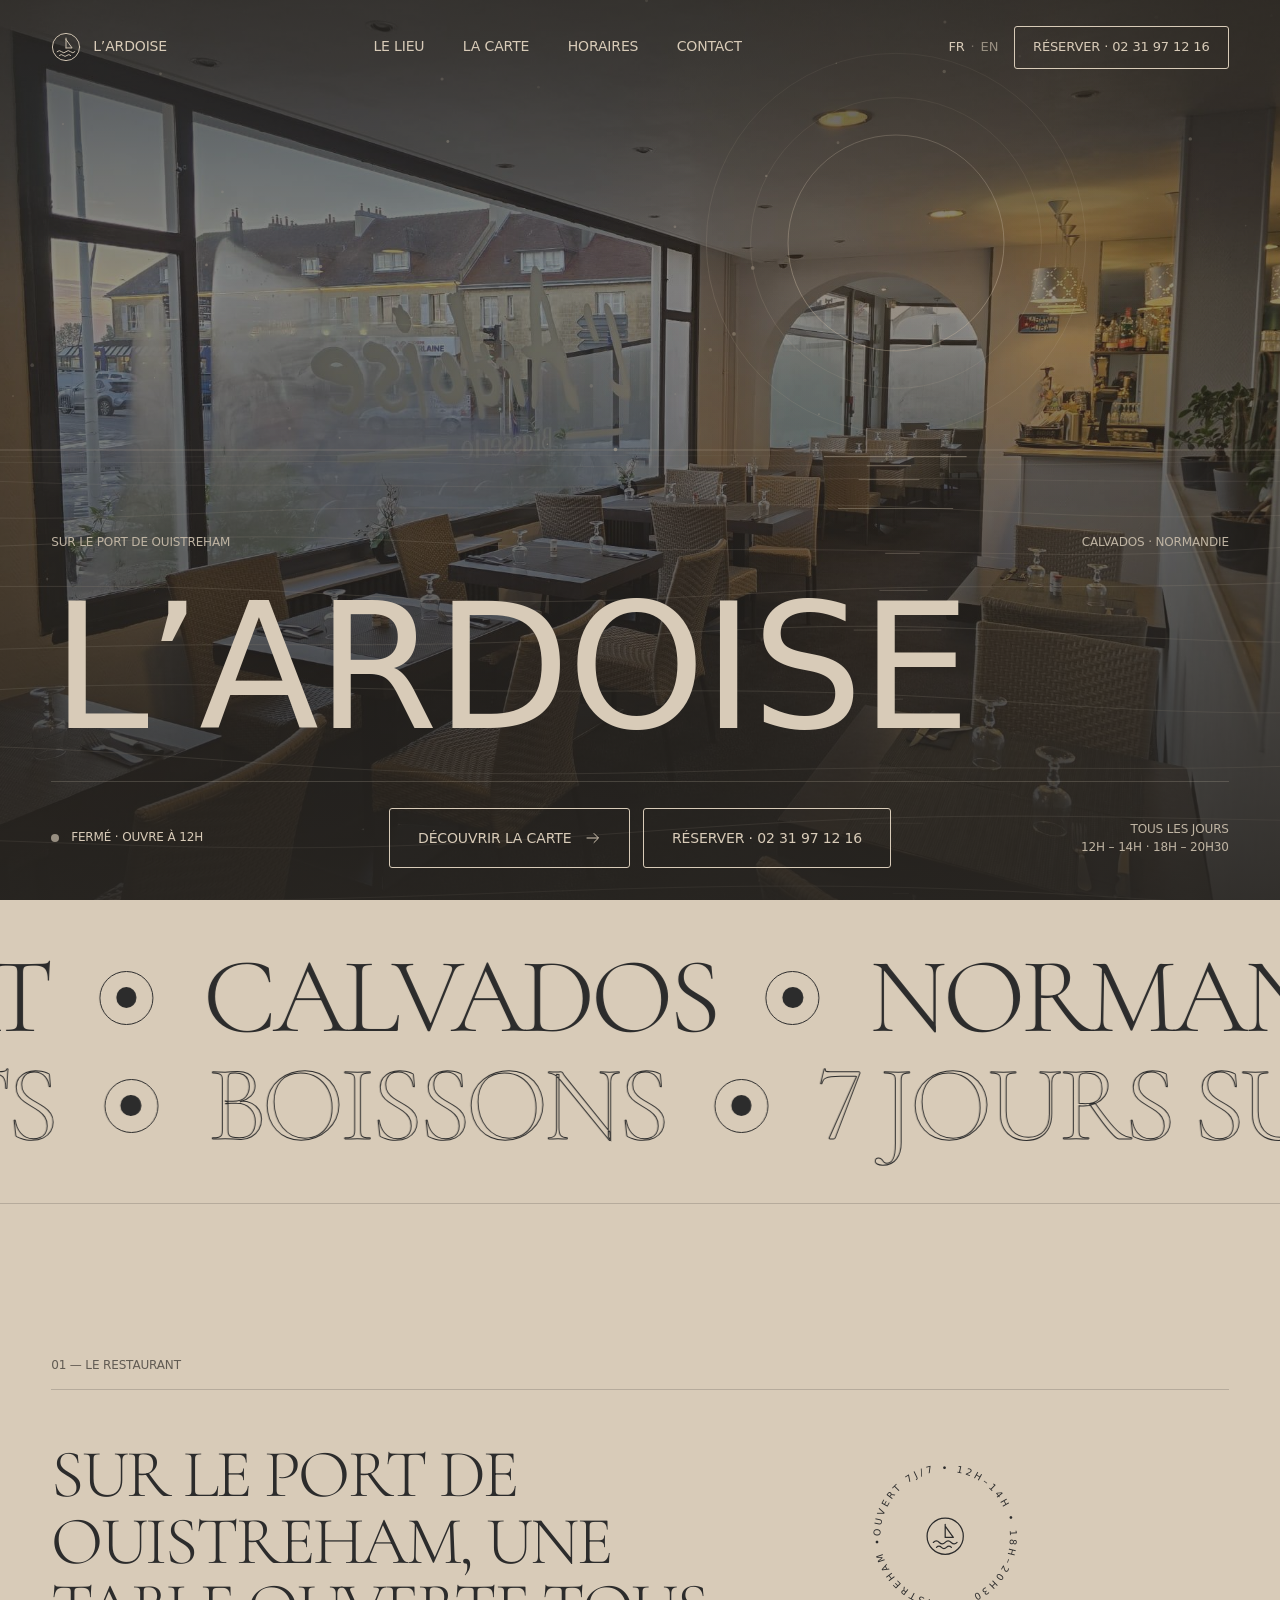
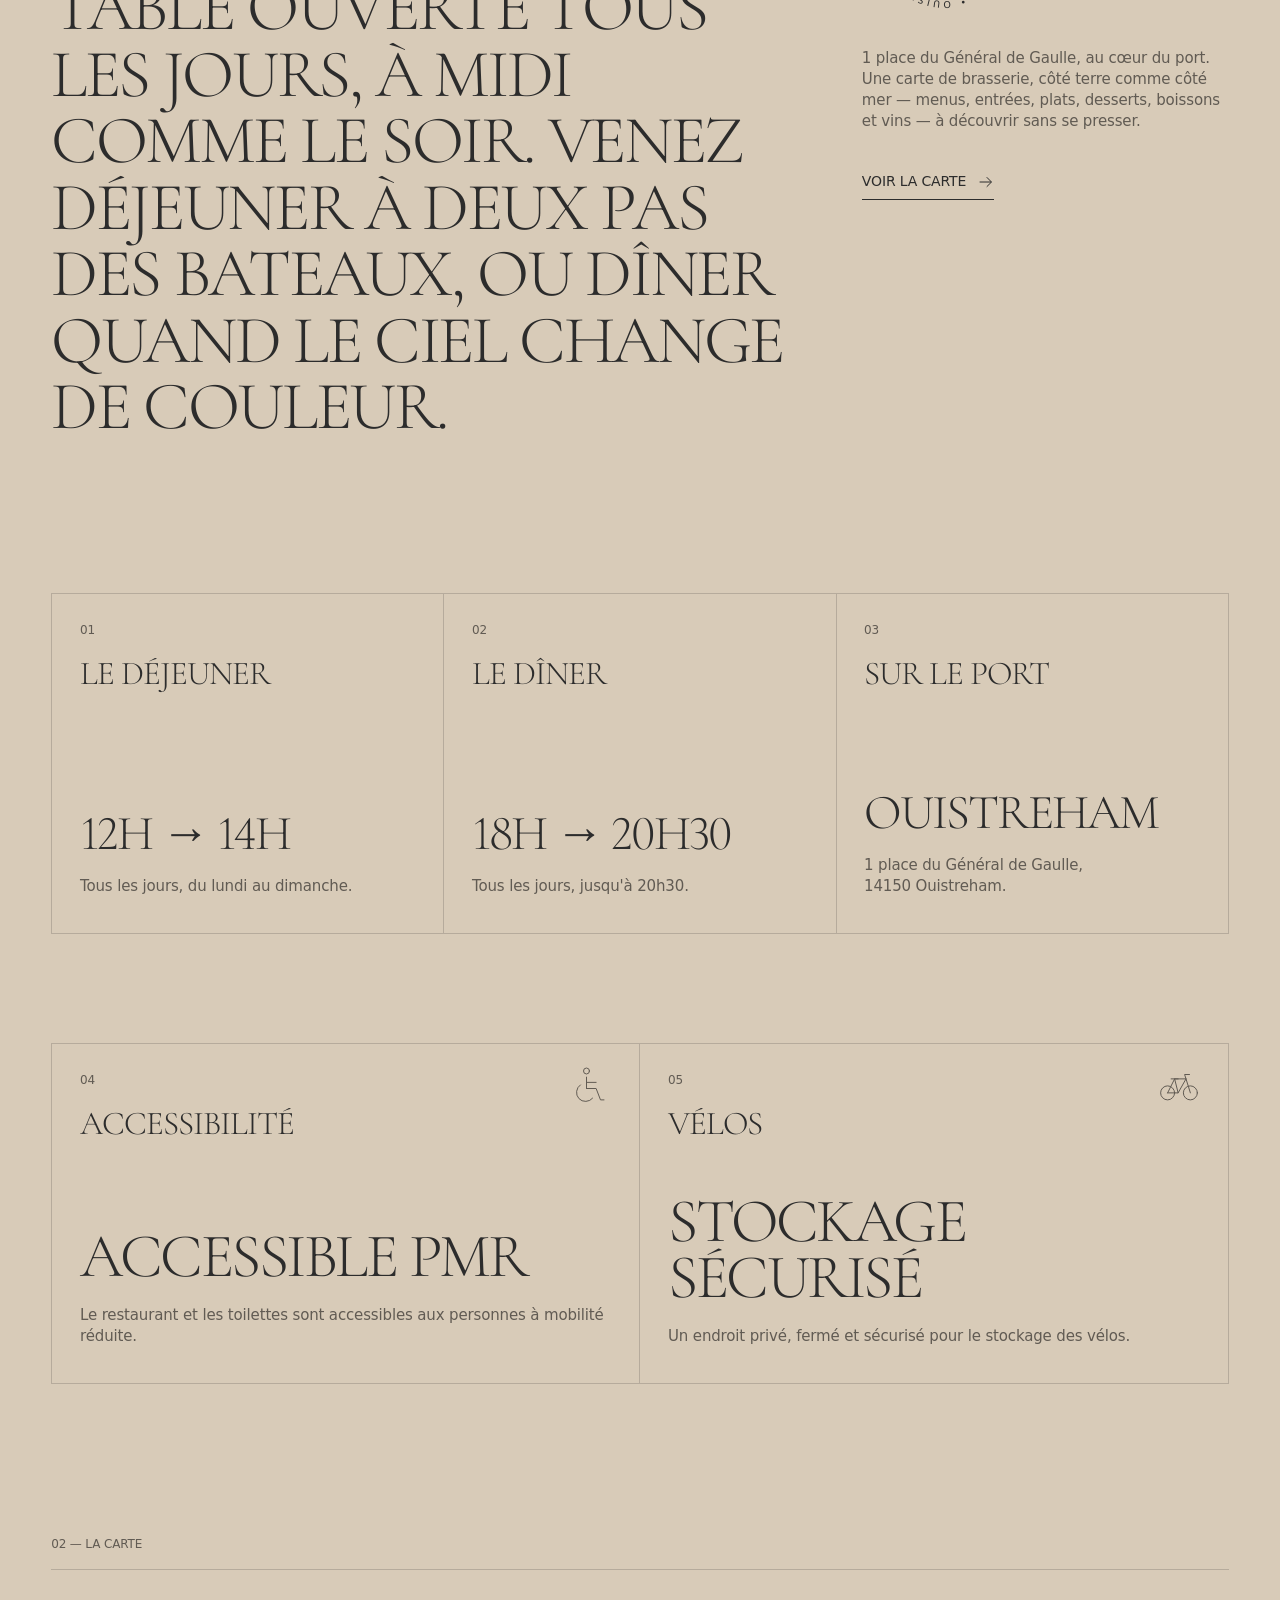
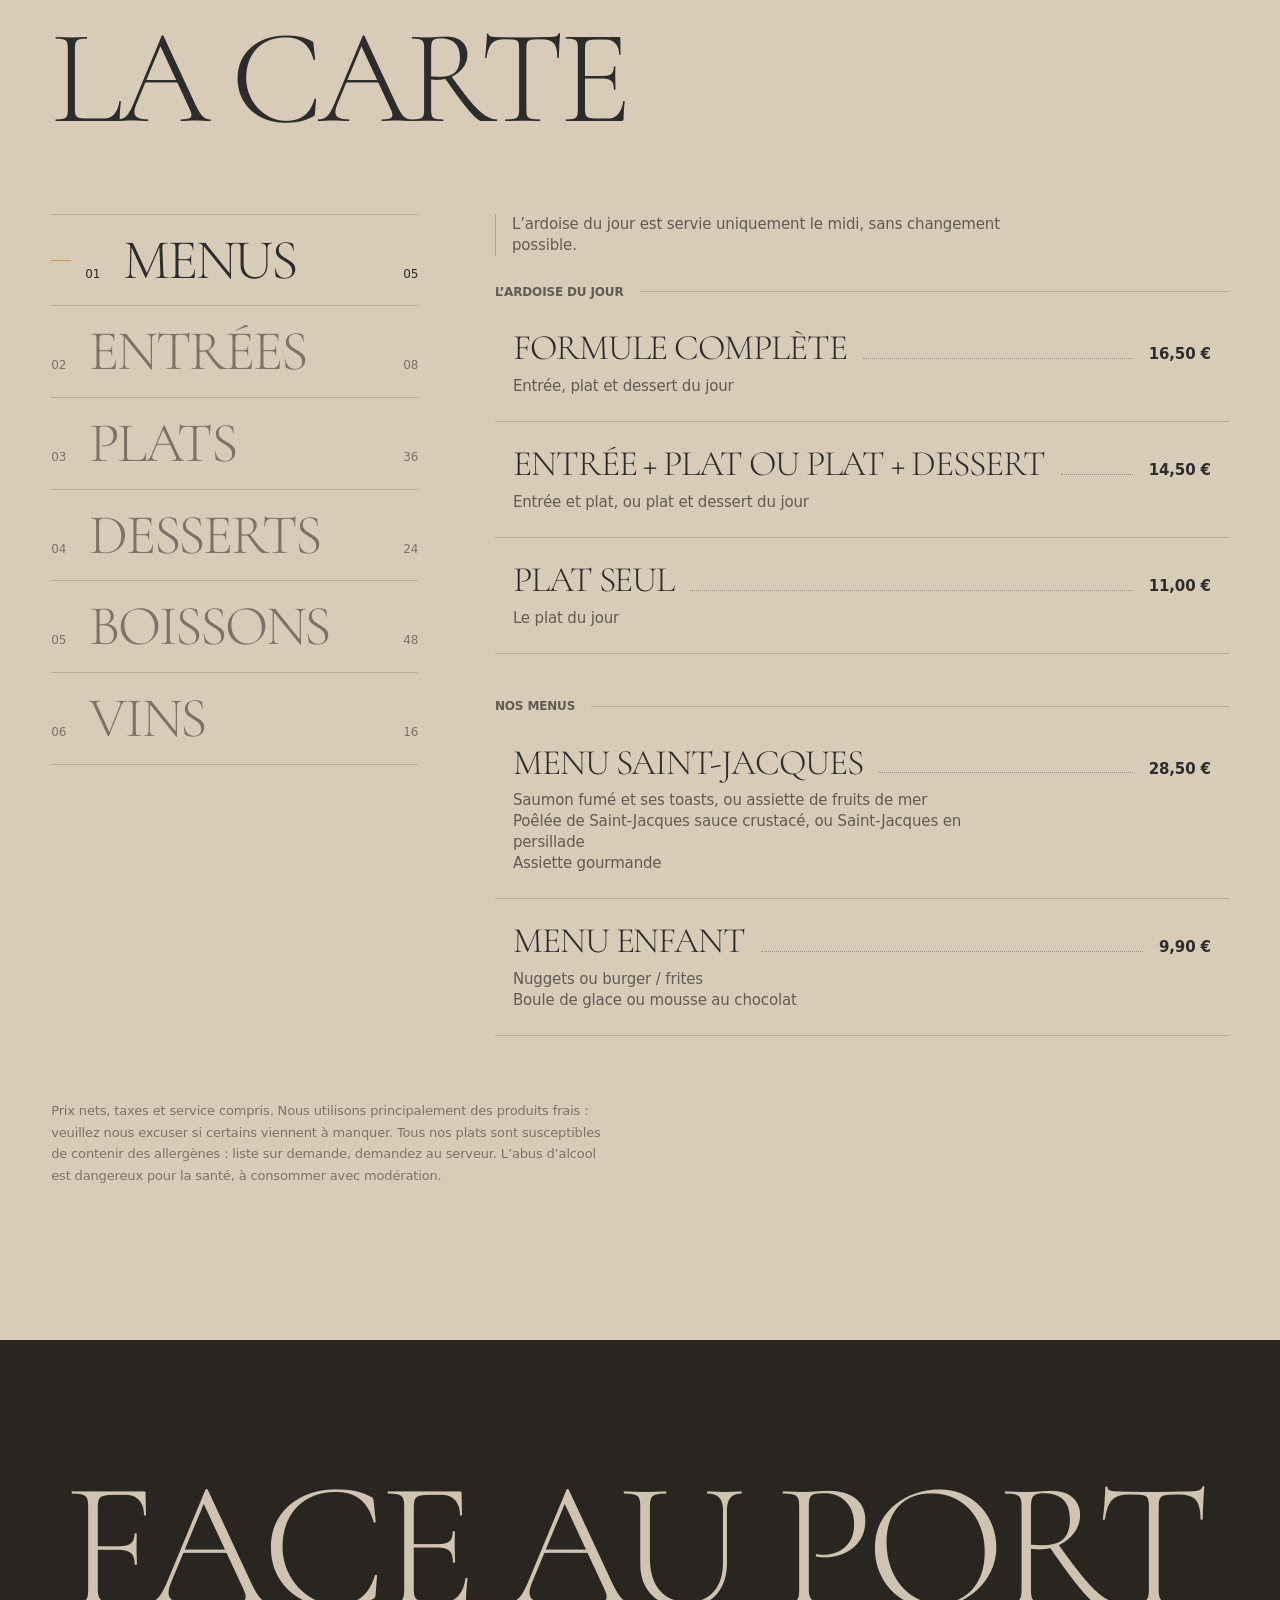
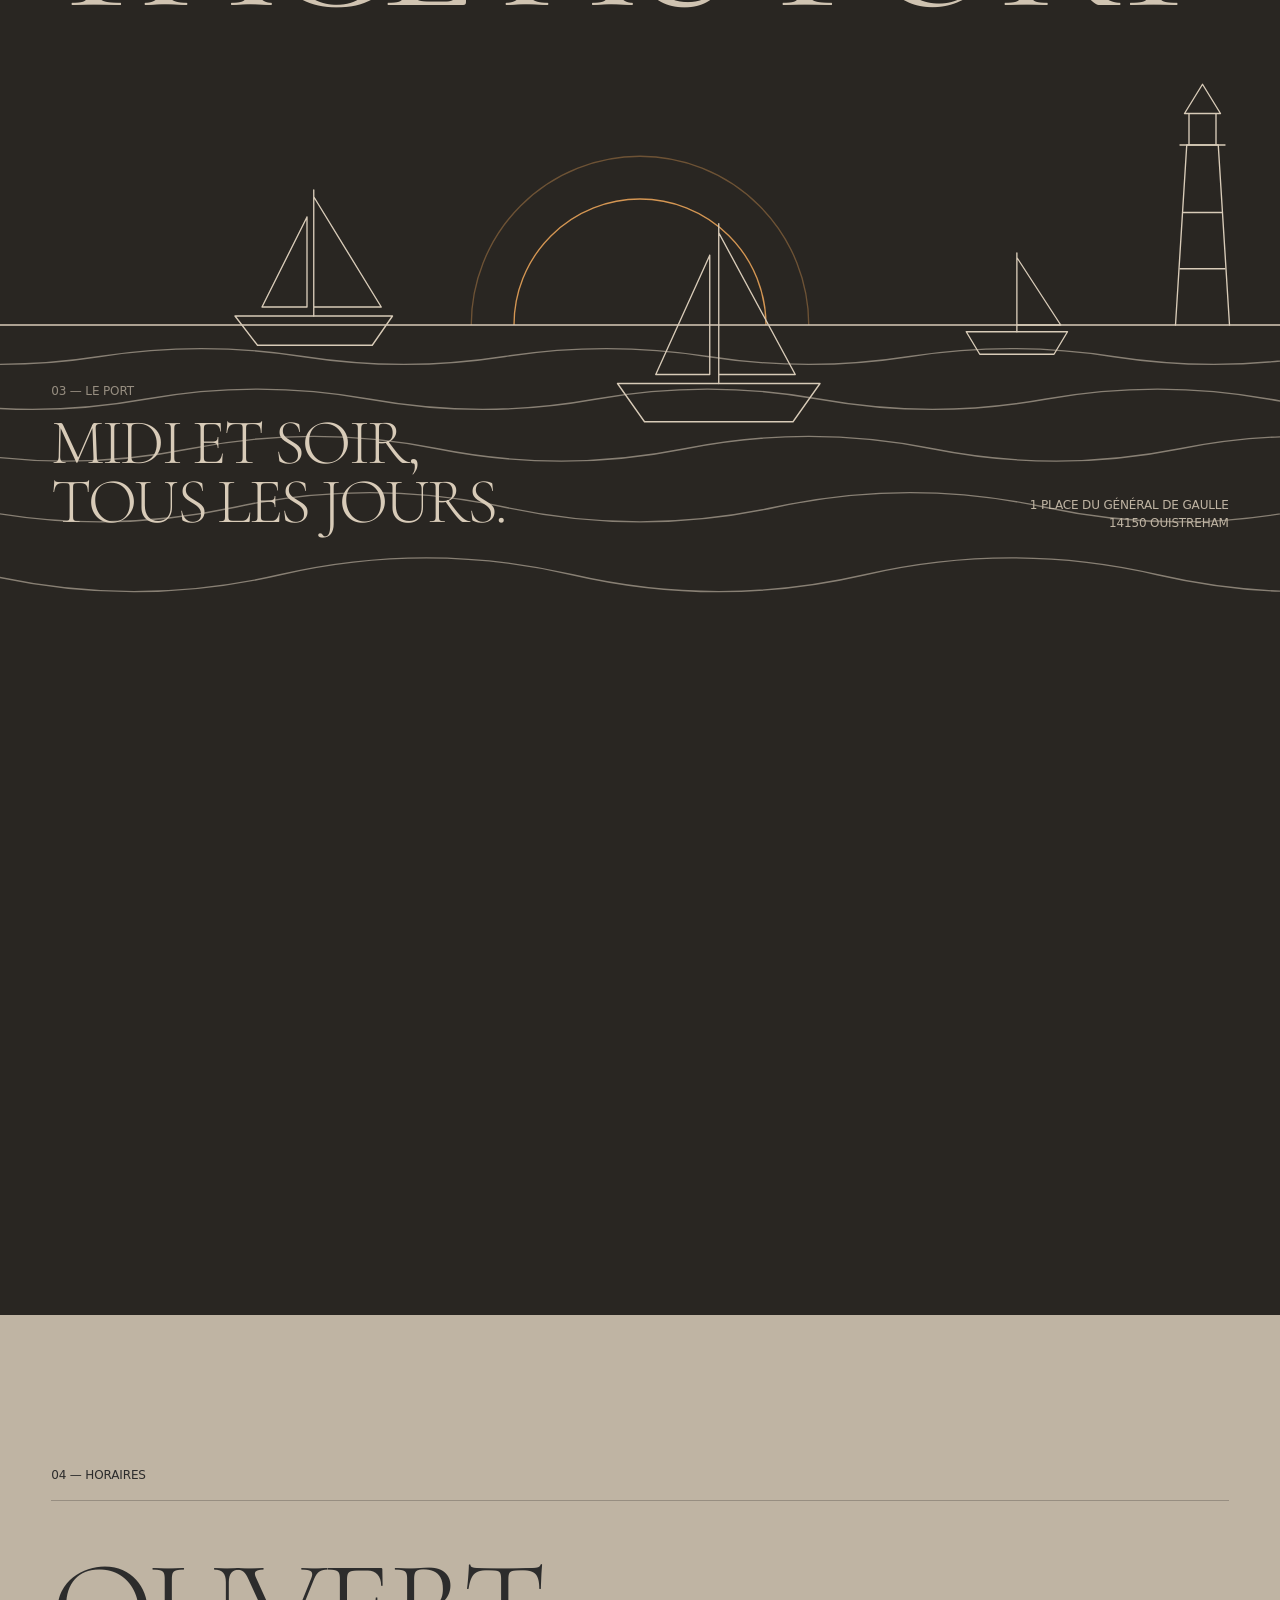
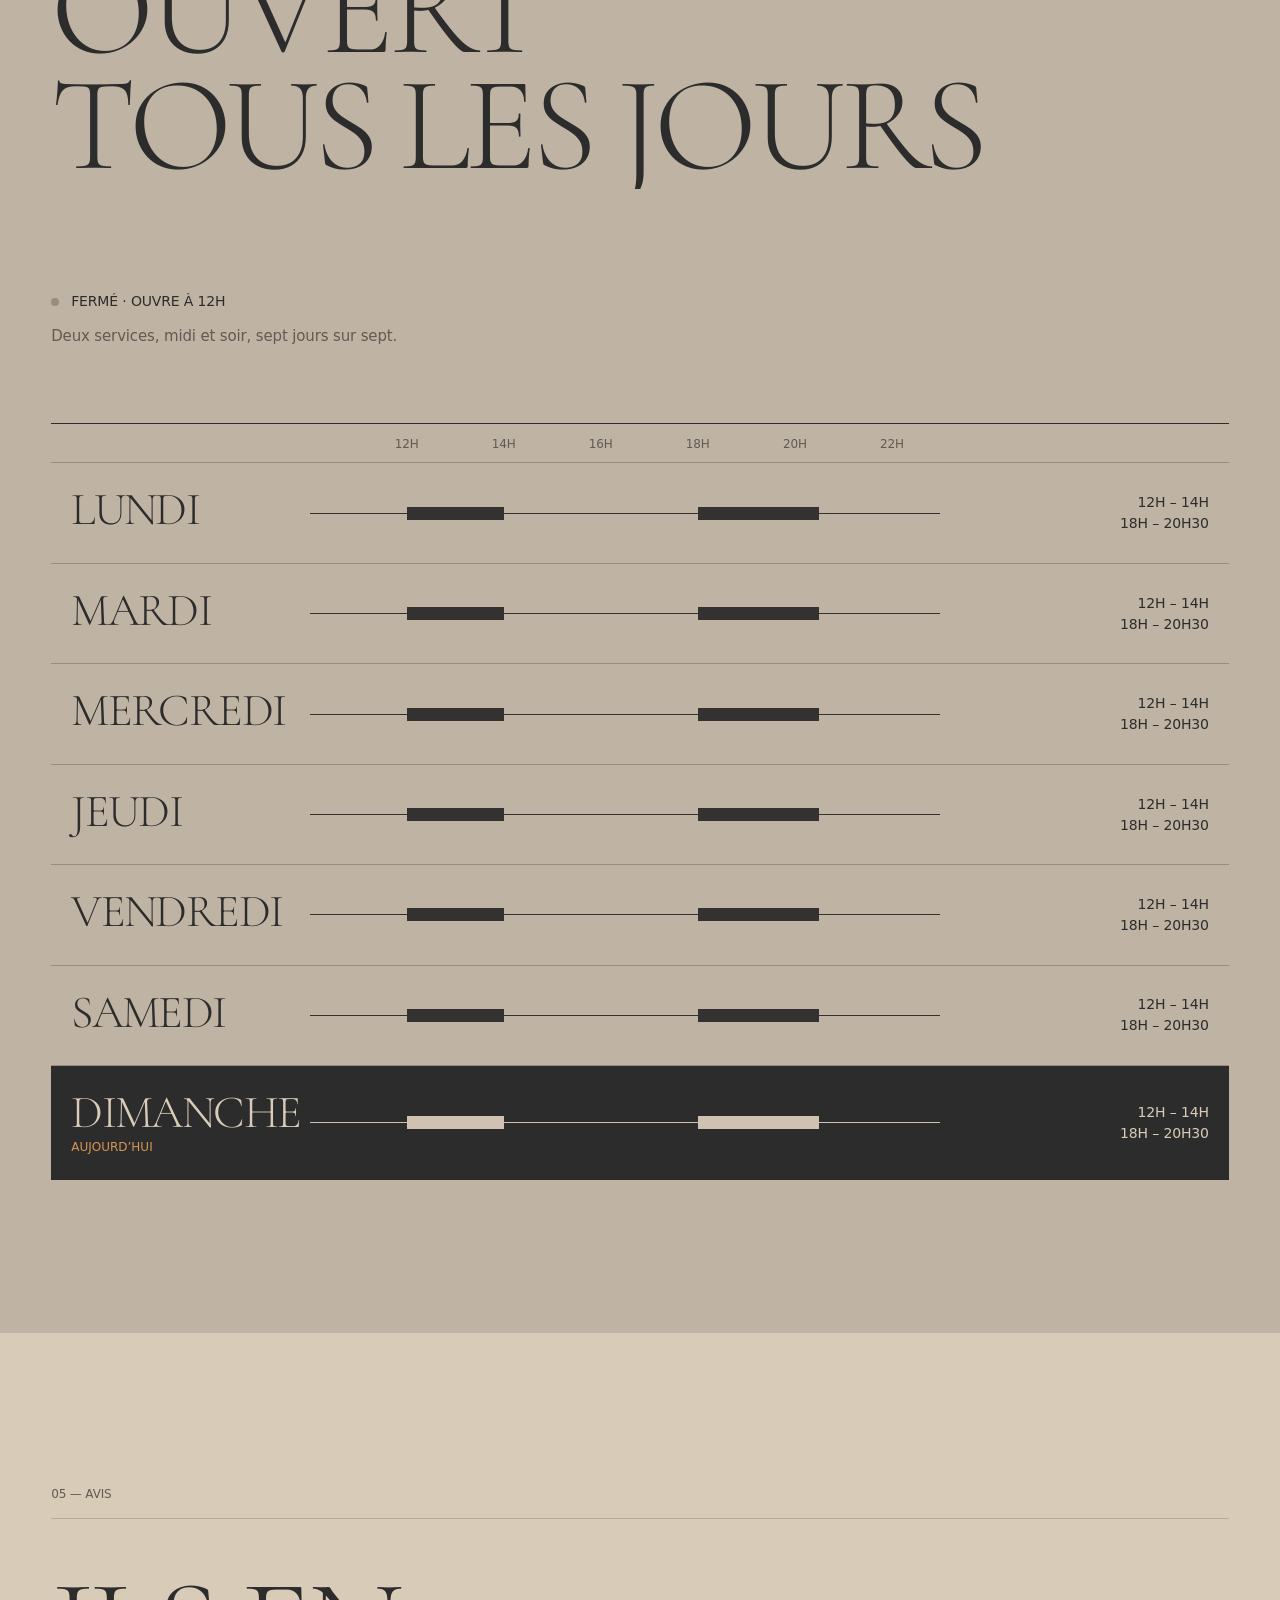
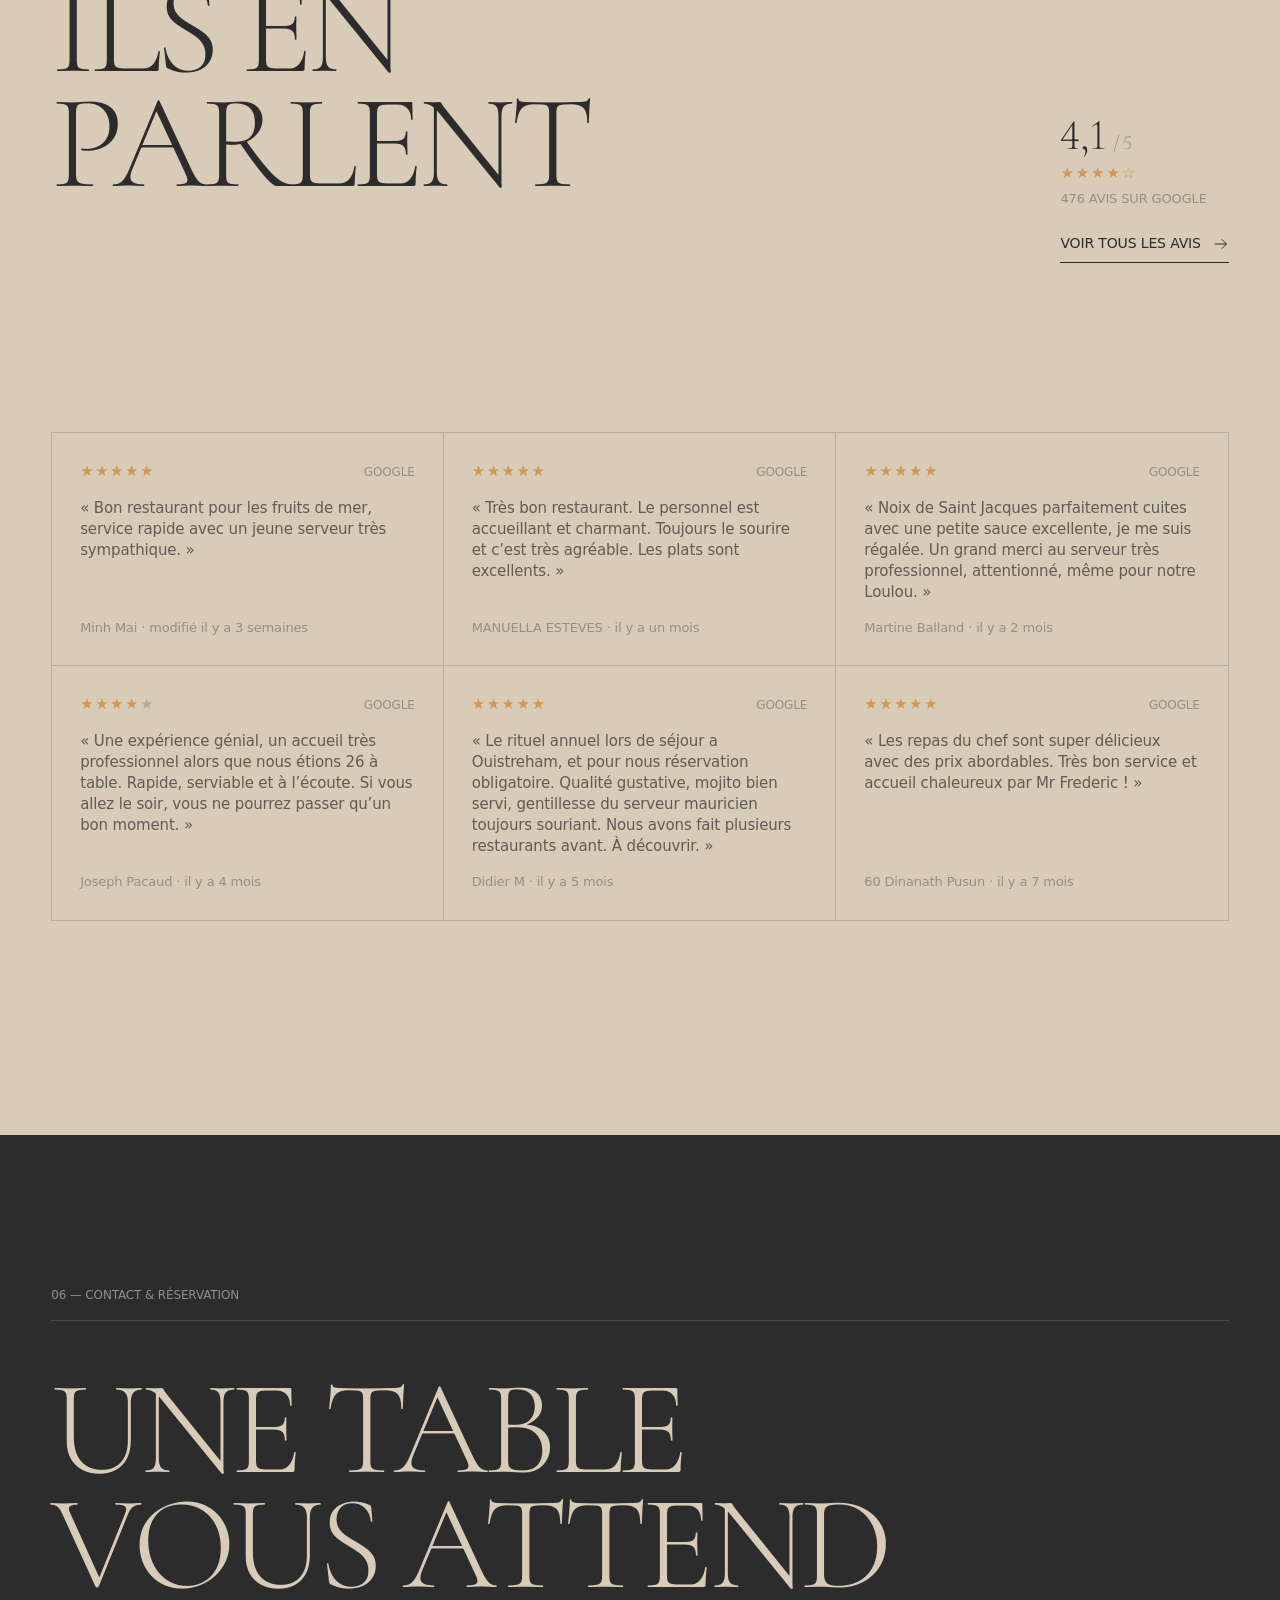
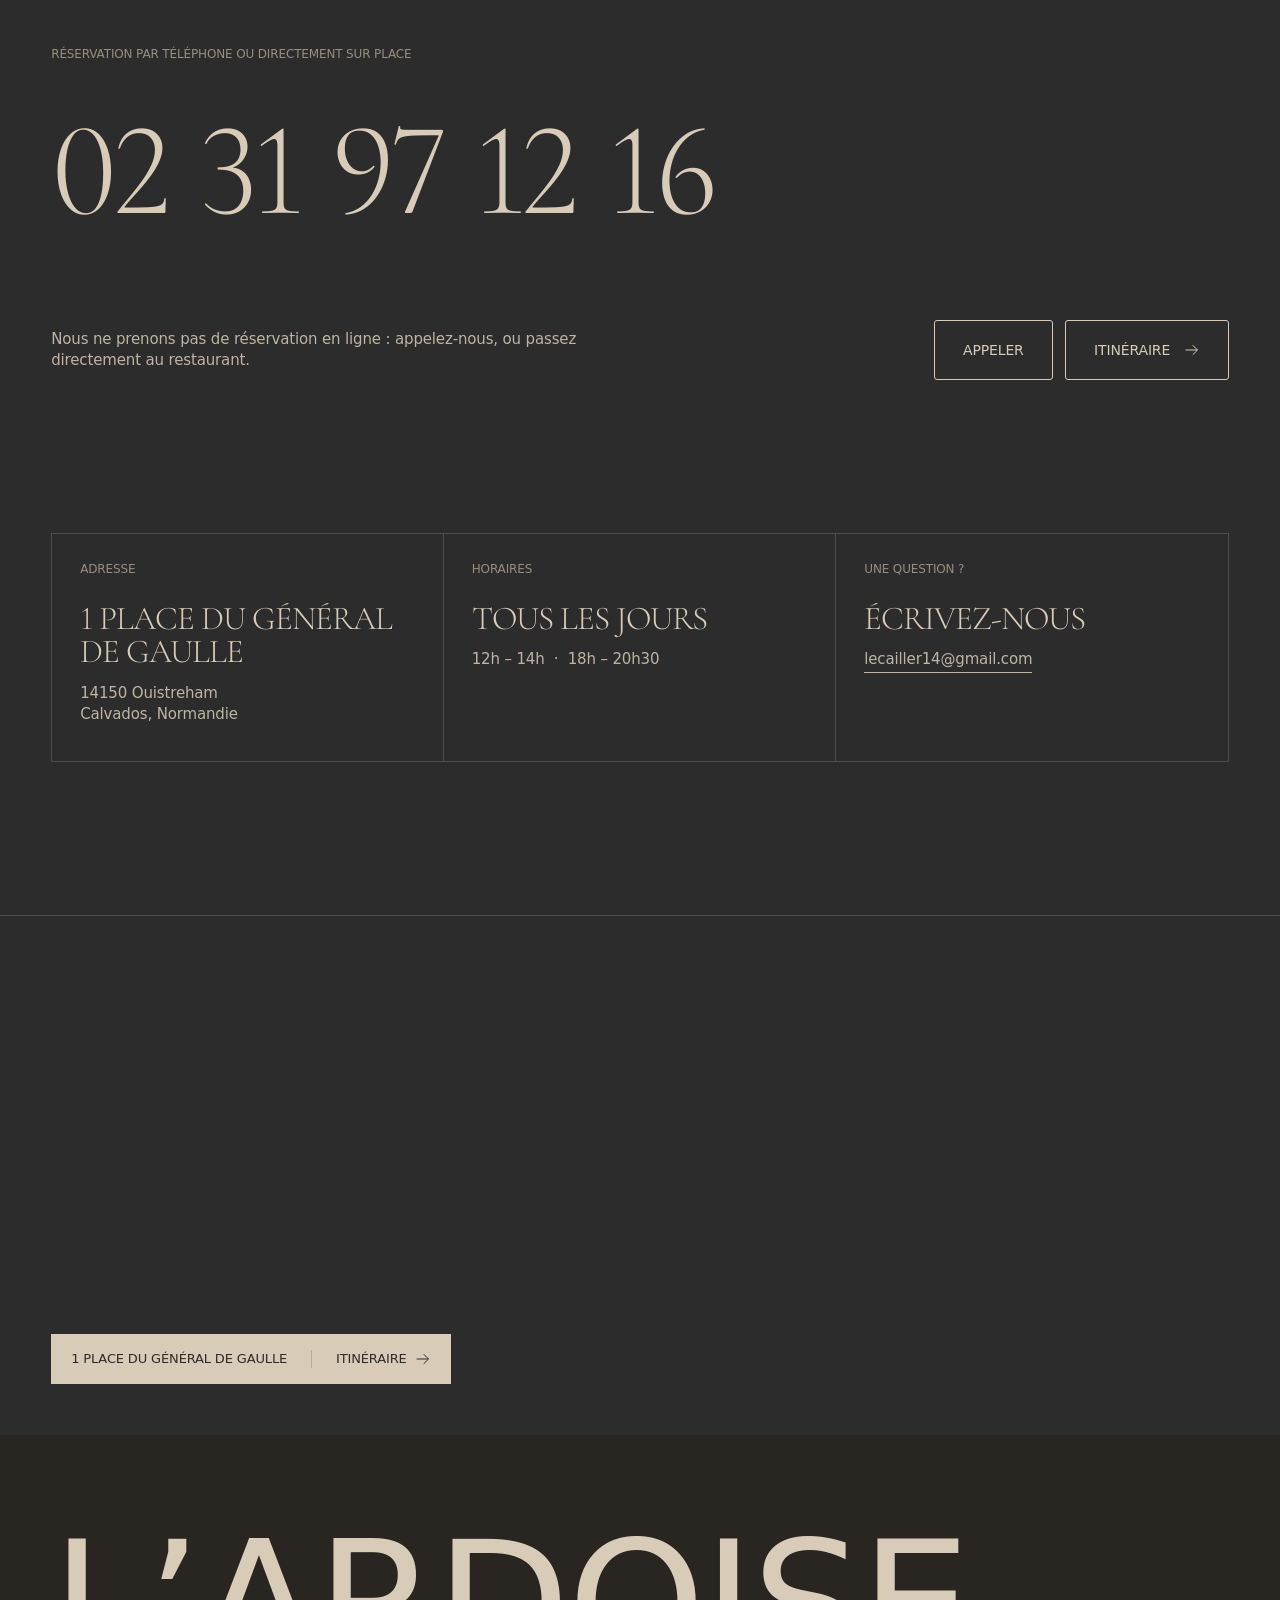
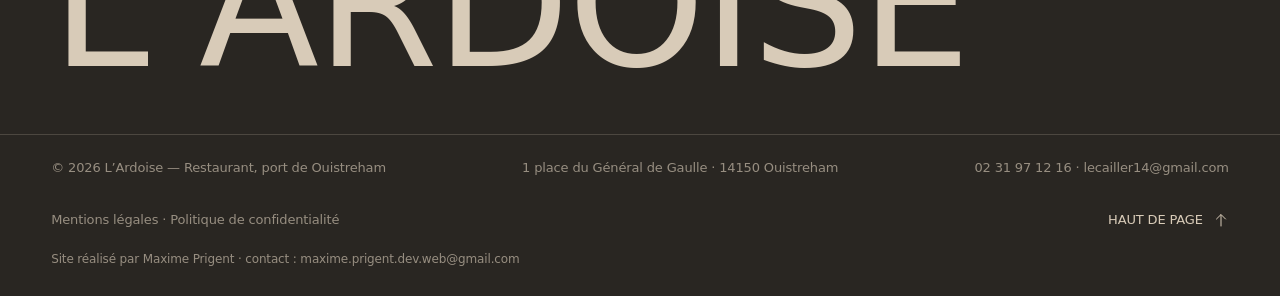
==== commit a4b95bec: "Domaine lardoise-ouistreham.fr : adresse canonique, liens FR/EN pour Google, apercu de partage - bal" ====
--- a/index.html
+++ b/index.html
@@ -6,9 +6,26 @@
   <title>L’Ardoise — Restaurant sur le port de Ouistreham</title>
   <meta name="description" content="L’Ardoise, restaurant sur le port de Ouistreham (Calvados), 1 place du Général de Gaulle. Ouvert tous les jours de 12h à 14h et de 18h à 20h30. Réservation au 02 31 97 12 16.">
   <meta name="theme-color" content="#292622">
+
+  <!-- Adresse de référence et version anglaise (pour Google) -->
+  <link rel="canonical" href="https://lardoise-ouistreham.fr/">
+  <link rel="alternate" hreflang="fr" href="https://lardoise-ouistreham.fr/">
+  <link rel="alternate" hreflang="en" href="https://lardoise-ouistreham.fr/index-en">
+  <link rel="alternate" hreflang="x-default" href="https://lardoise-ouistreham.fr/">
+
+  <!-- Aperçu lors d’un partage (WhatsApp, Facebook, SMS…) : ici les adresses doivent être complètes -->
+  <meta property="og:type" content="website">
+  <meta property="og:site_name" content="L’Ardoise">
   <meta property="og:title" content="L’Ardoise — Restaurant sur le port de Ouistreham">
   <meta property="og:description" content="Ouvert tous les jours de 12h à 14h et de 18h à 20h30. 1 place du Général de Gaulle, Ouistreham.">
-  <meta property="og:type" content="restaurant">
+  <meta property="og:url" content="https://lardoise-ouistreham.fr/">
+  <meta property="og:locale" content="fr_FR">
+  <meta property="og:locale:alternate" content="en_GB">
+  <meta property="og:image" content="https://lardoise-ouistreham.fr/images/og.jpg">
+  <meta property="og:image:width" content="1200">
+  <meta property="og:image:height" content="630">
+  <meta property="og:image:alt" content="La salle du restaurant L’Ardoise à Ouistreham">
+  <meta name="twitter:card" content="summary_large_image">
   <link rel="icon" href="data:image/svg+xml,%3Csvg xmlns='http://www.w3.org/2000/svg' viewBox='0 0 32 32'%3E%3Crect width='32' height='32' fill='%23292622'/%3E%3Cg fill='none' stroke='%23d8cbb8' stroke-width='1.2'%3E%3Ccircle cx='16' cy='16' r='12'/%3E%3Cpath d='M16 7v11M16 8l6 9h-6M8 21q2-2 4 0t4 0t4 0t4 0'/%3E%3C/g%3E%3C/svg%3E">
 
   <!-- Polices : titres (Cormorant Garamond) hébergés sur le site, dossier fonts/ ; texte (Satoshi) chargé depuis Fontshare. -->
@@ -24,6 +41,8 @@
     "@context": "https://schema.org",
     "@type": "Restaurant",
     "name": "L’Ardoise",
+    "url": "https://lardoise-ouistreham.fr/",
+    "image": "https://lardoise-ouistreham.fr/images/og.jpg",
     "telephone": "+33231971216",
     "email": "lecailler14@gmail.com",
     "address": {
--- a/style.css
+++ b/style.css
@@ -882,3 +882,12 @@
 .legal-field dt { font: 500 0.75rem var(--font-sans); text-transform: uppercase; letter-spacing: -.012em; color: var(--color-walnut); }
 .legal-field dd { margin-top: 0.25rem; font: 500 0.9375rem var(--font-sans); }
 .legal-field dd.tbd { color: var(--color-saffron-glow); } /* signale un champ [À COMPLÉTER] */
+
+/* page 404 : texte + boutons en français, puis le même bloc en anglais ; le pied de page reste en bas même sur un grand écran */
+body.page-404 { min-height: 100vh; min-height: 100svh; display: flex; flex-direction: column; }
+body.page-404 main { flex: 1; }
+.err-block .body a { border-bottom: 1px solid var(--color-warm-stone); transition: border-color .3s, color .3s; }
+.err-block .body a:hover { border-color: var(--color-onyx-warm); color: var(--color-saffron-glow); }
+.err-actions { display: flex; gap: 0.75rem; flex-wrap: wrap; margin-top: 1.75rem; }
+.err-en { margin-top: clamp(2.5rem, 5vw, 4rem); padding-top: clamp(2rem, 4vw, 3rem); border-top: 1px solid var(--color-warm-stone); }
+.err-en .label { margin-bottom: 0.75rem; }
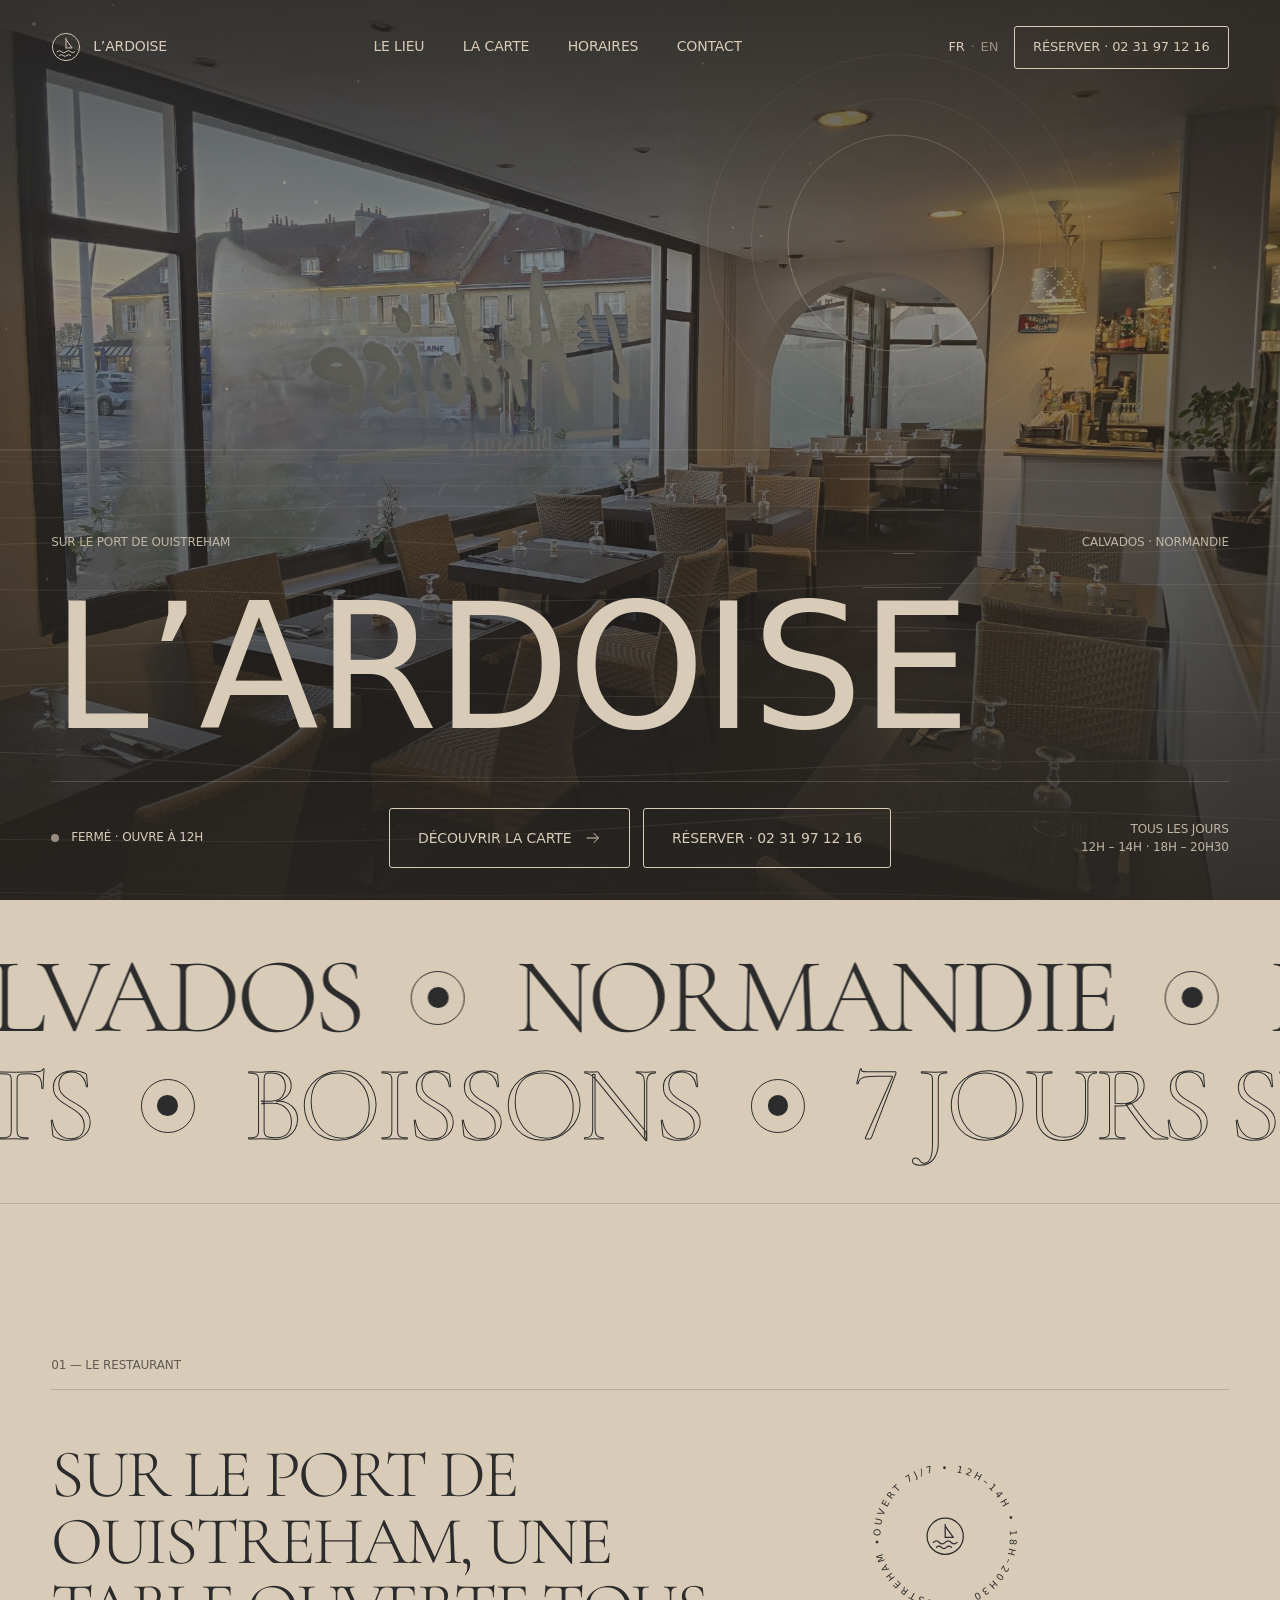
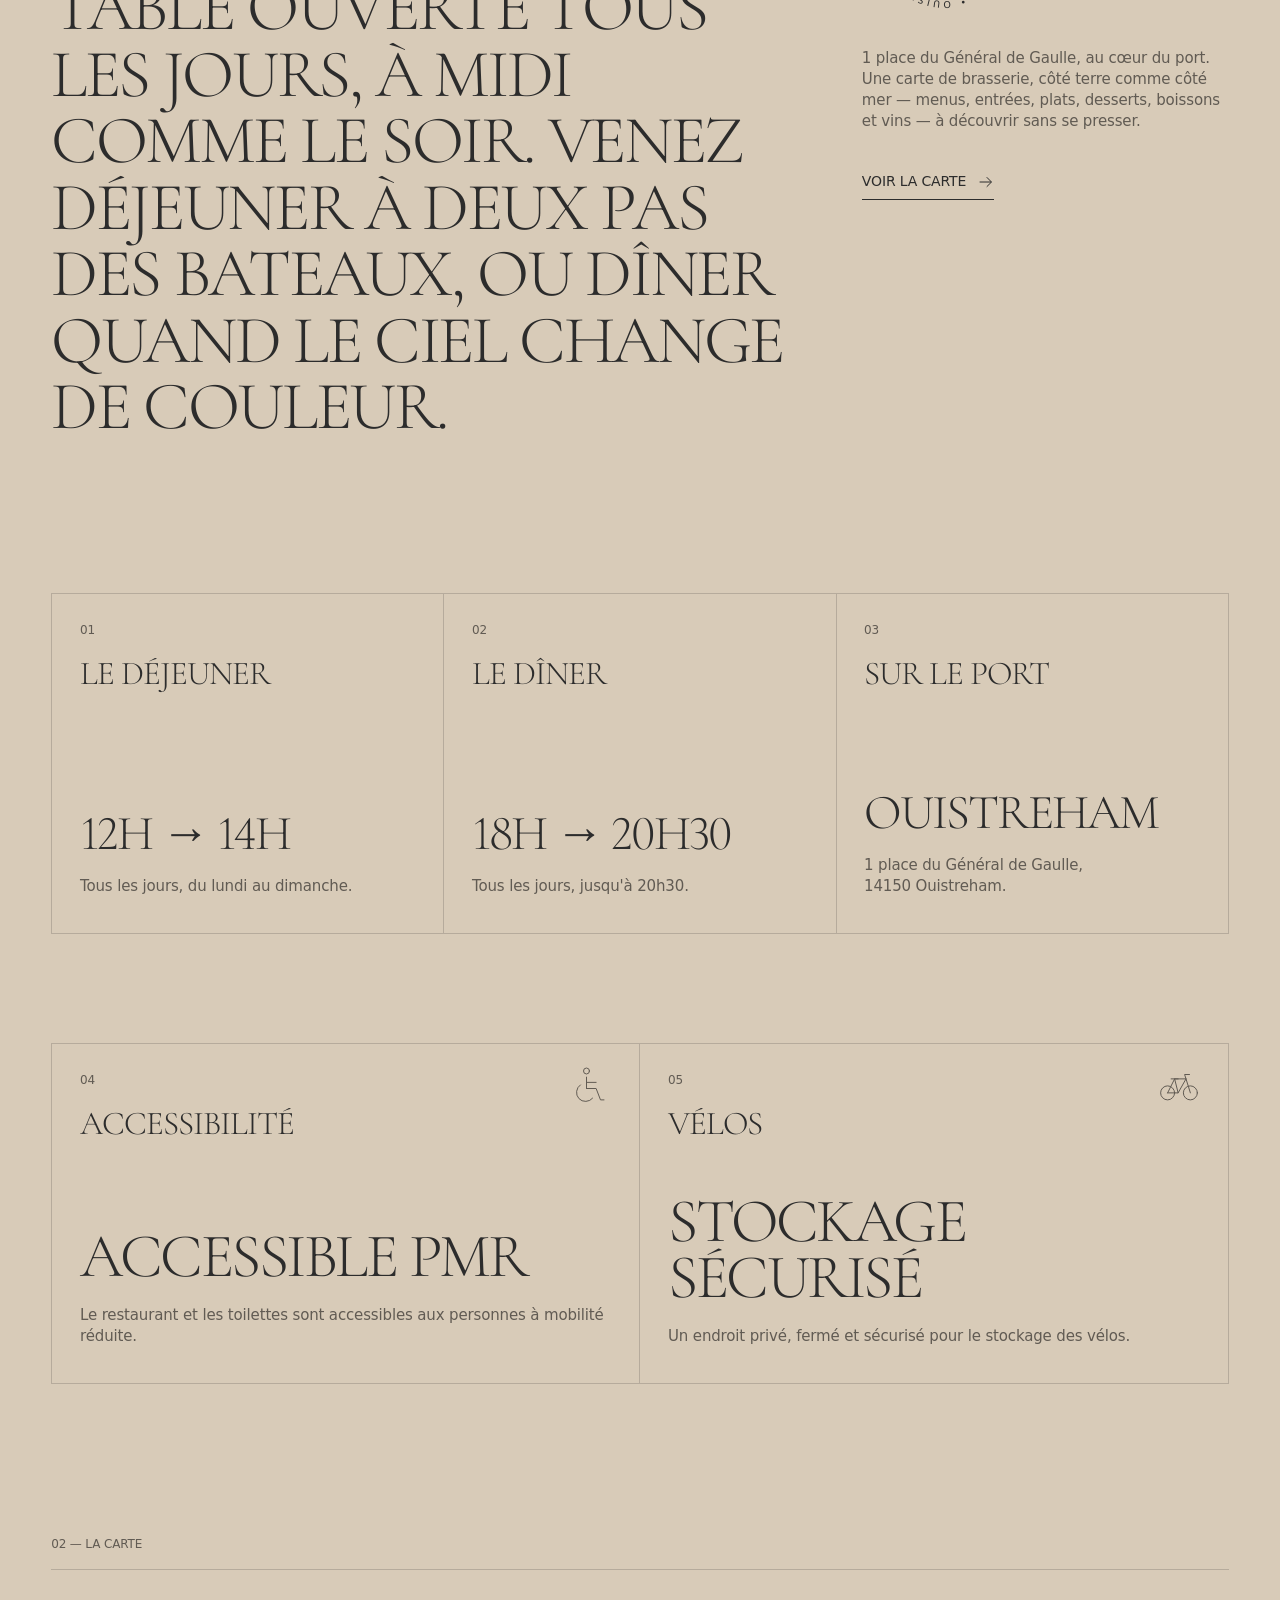
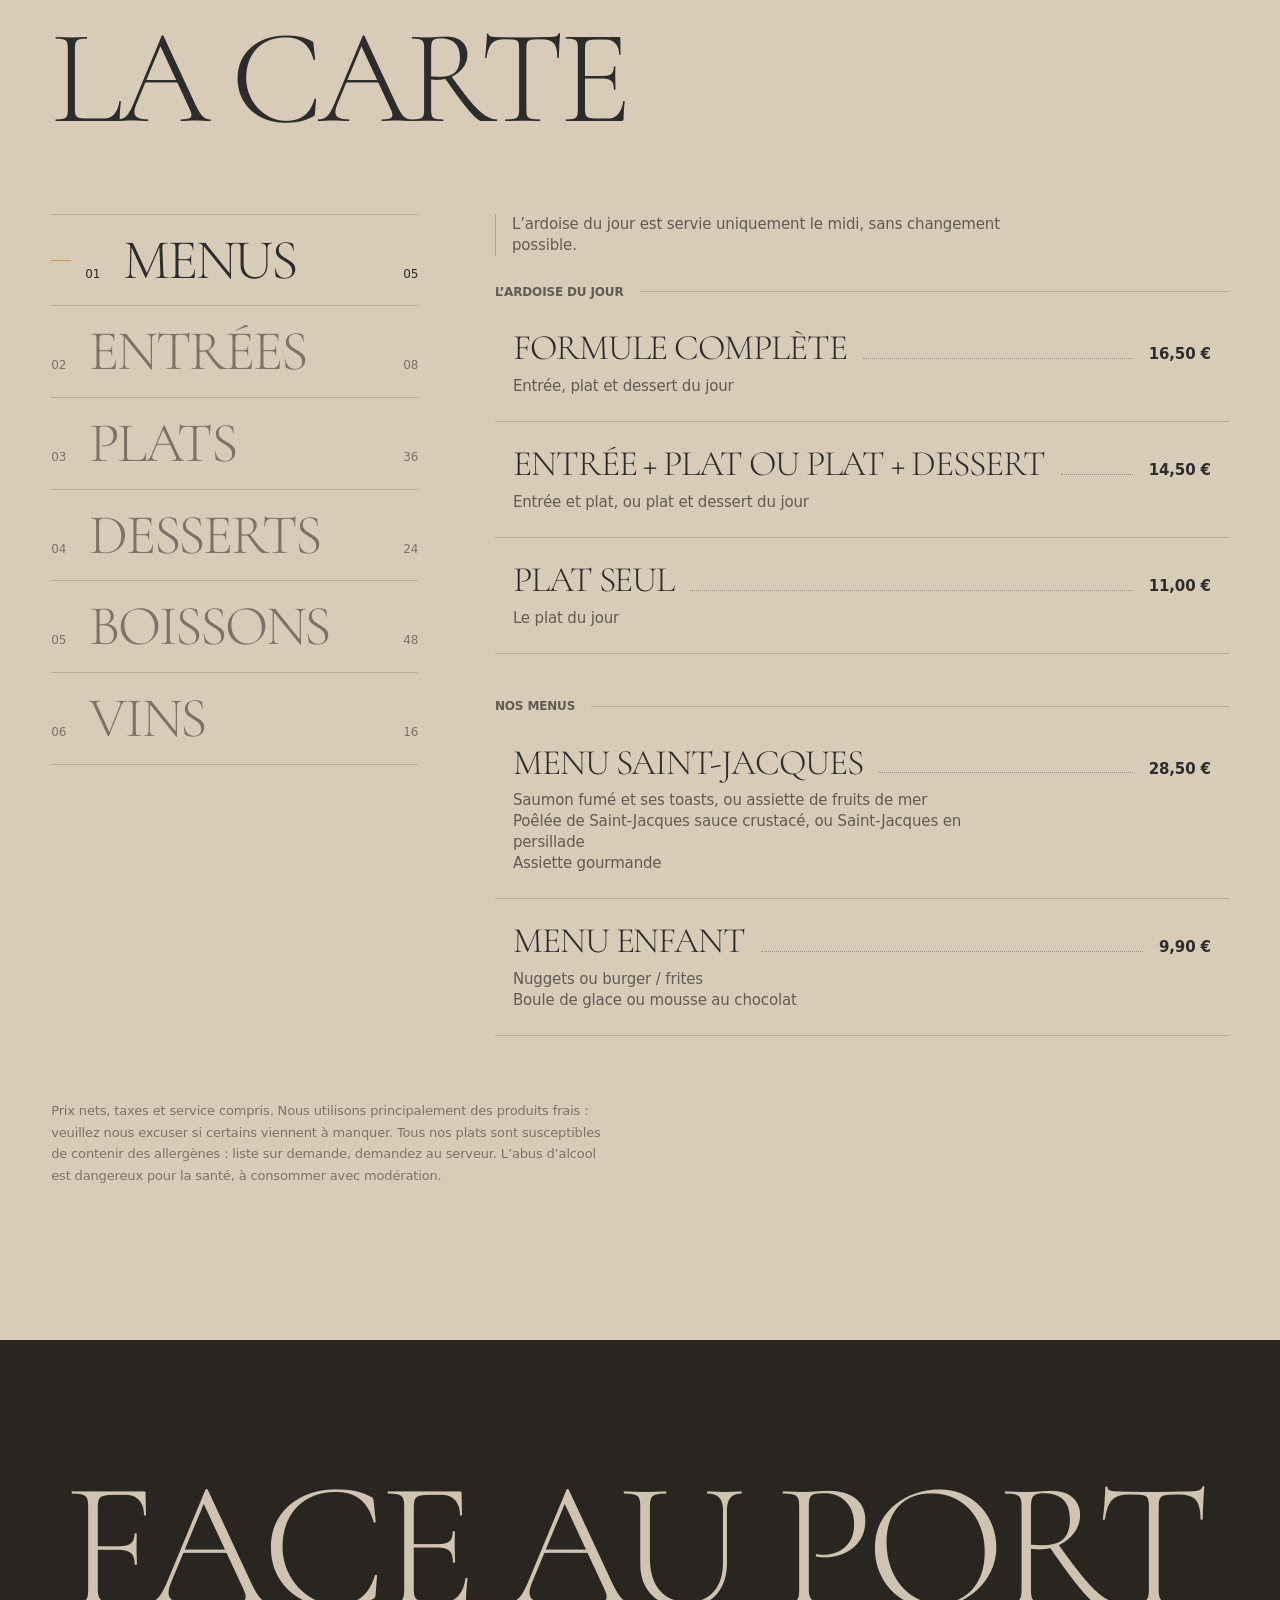
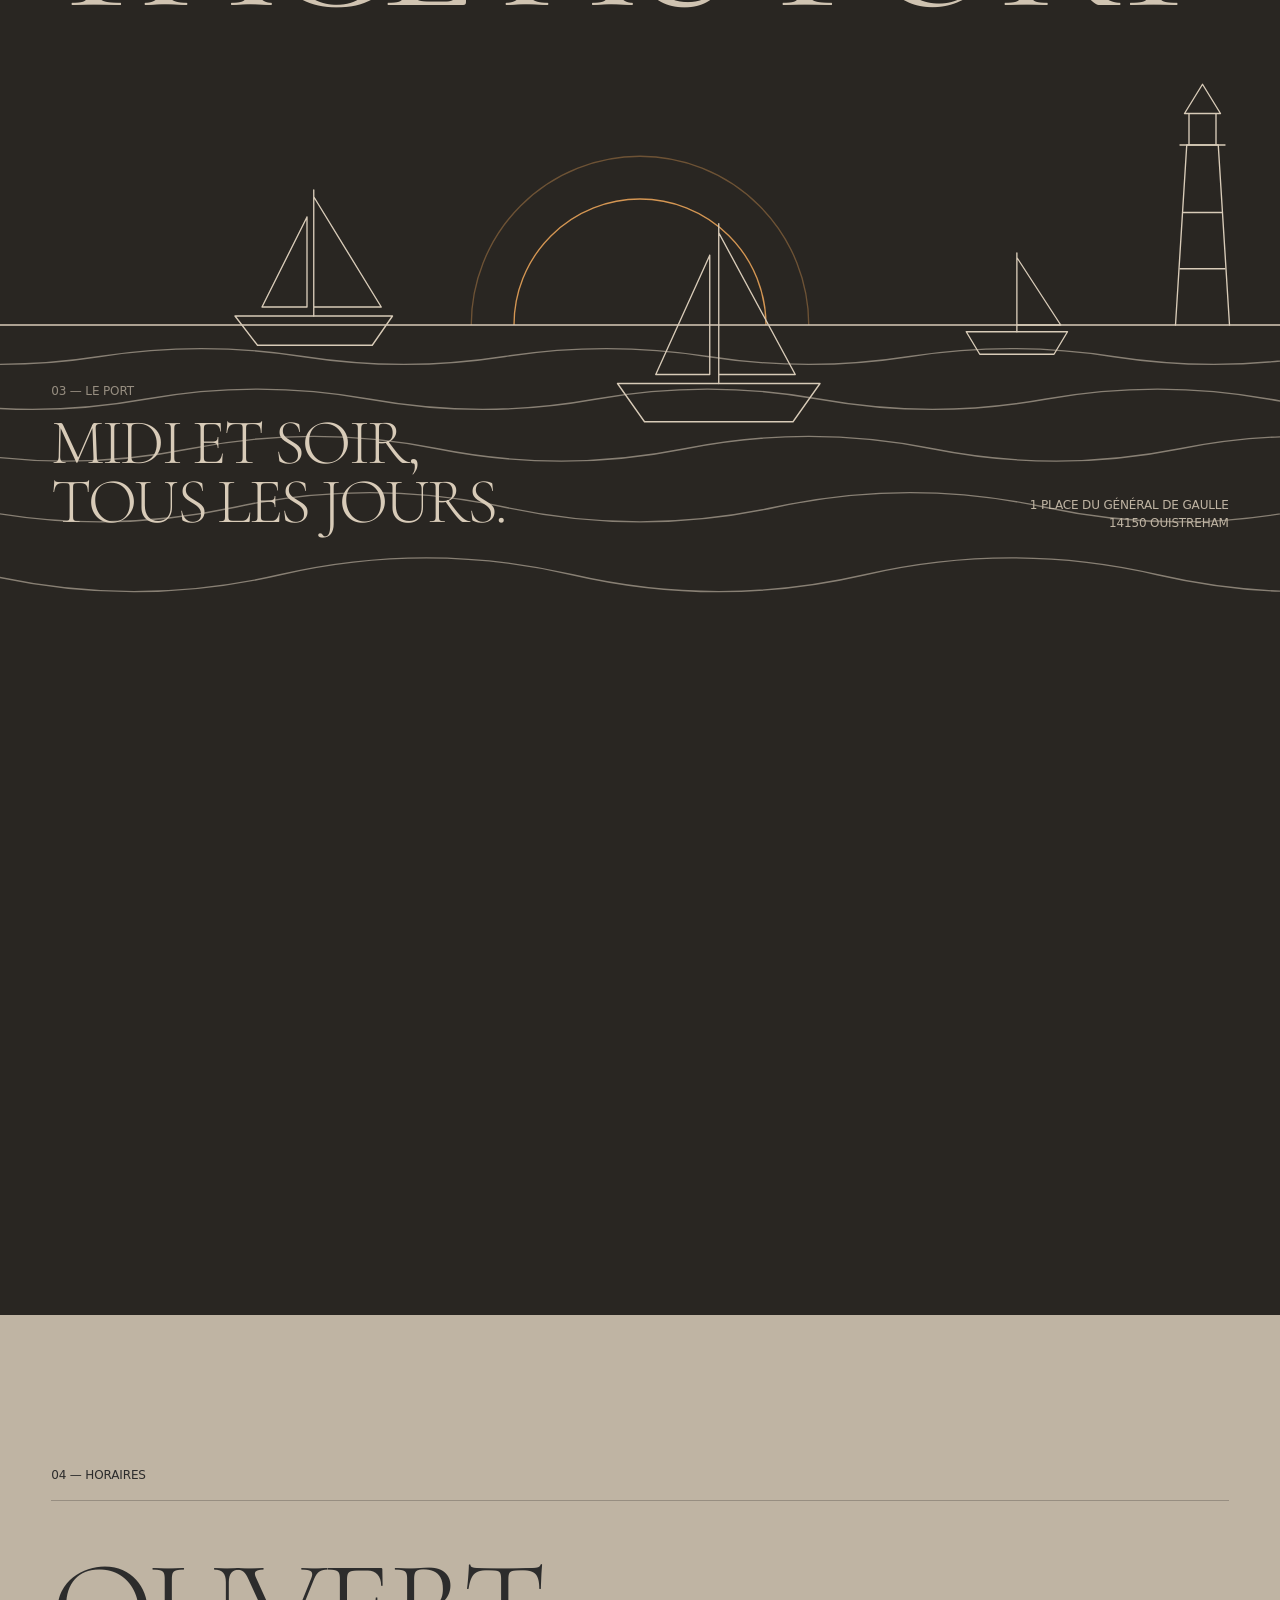
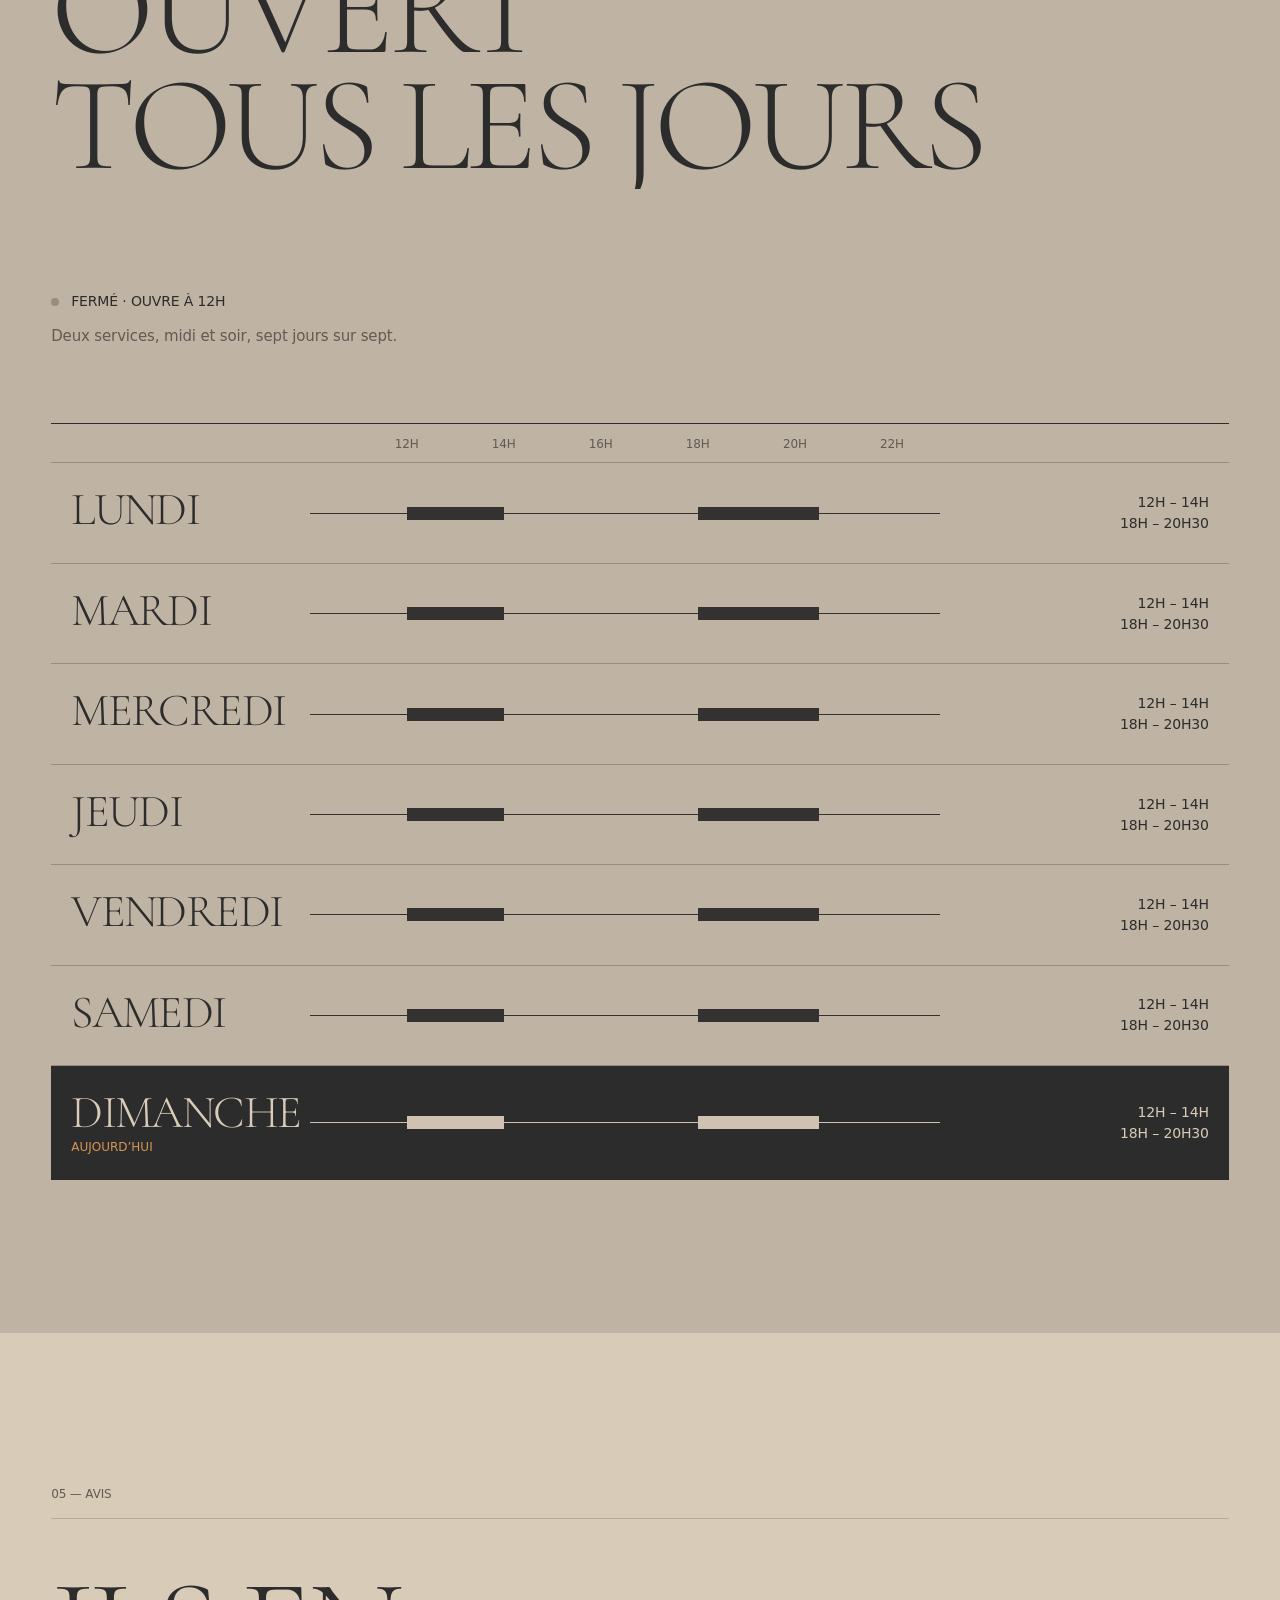
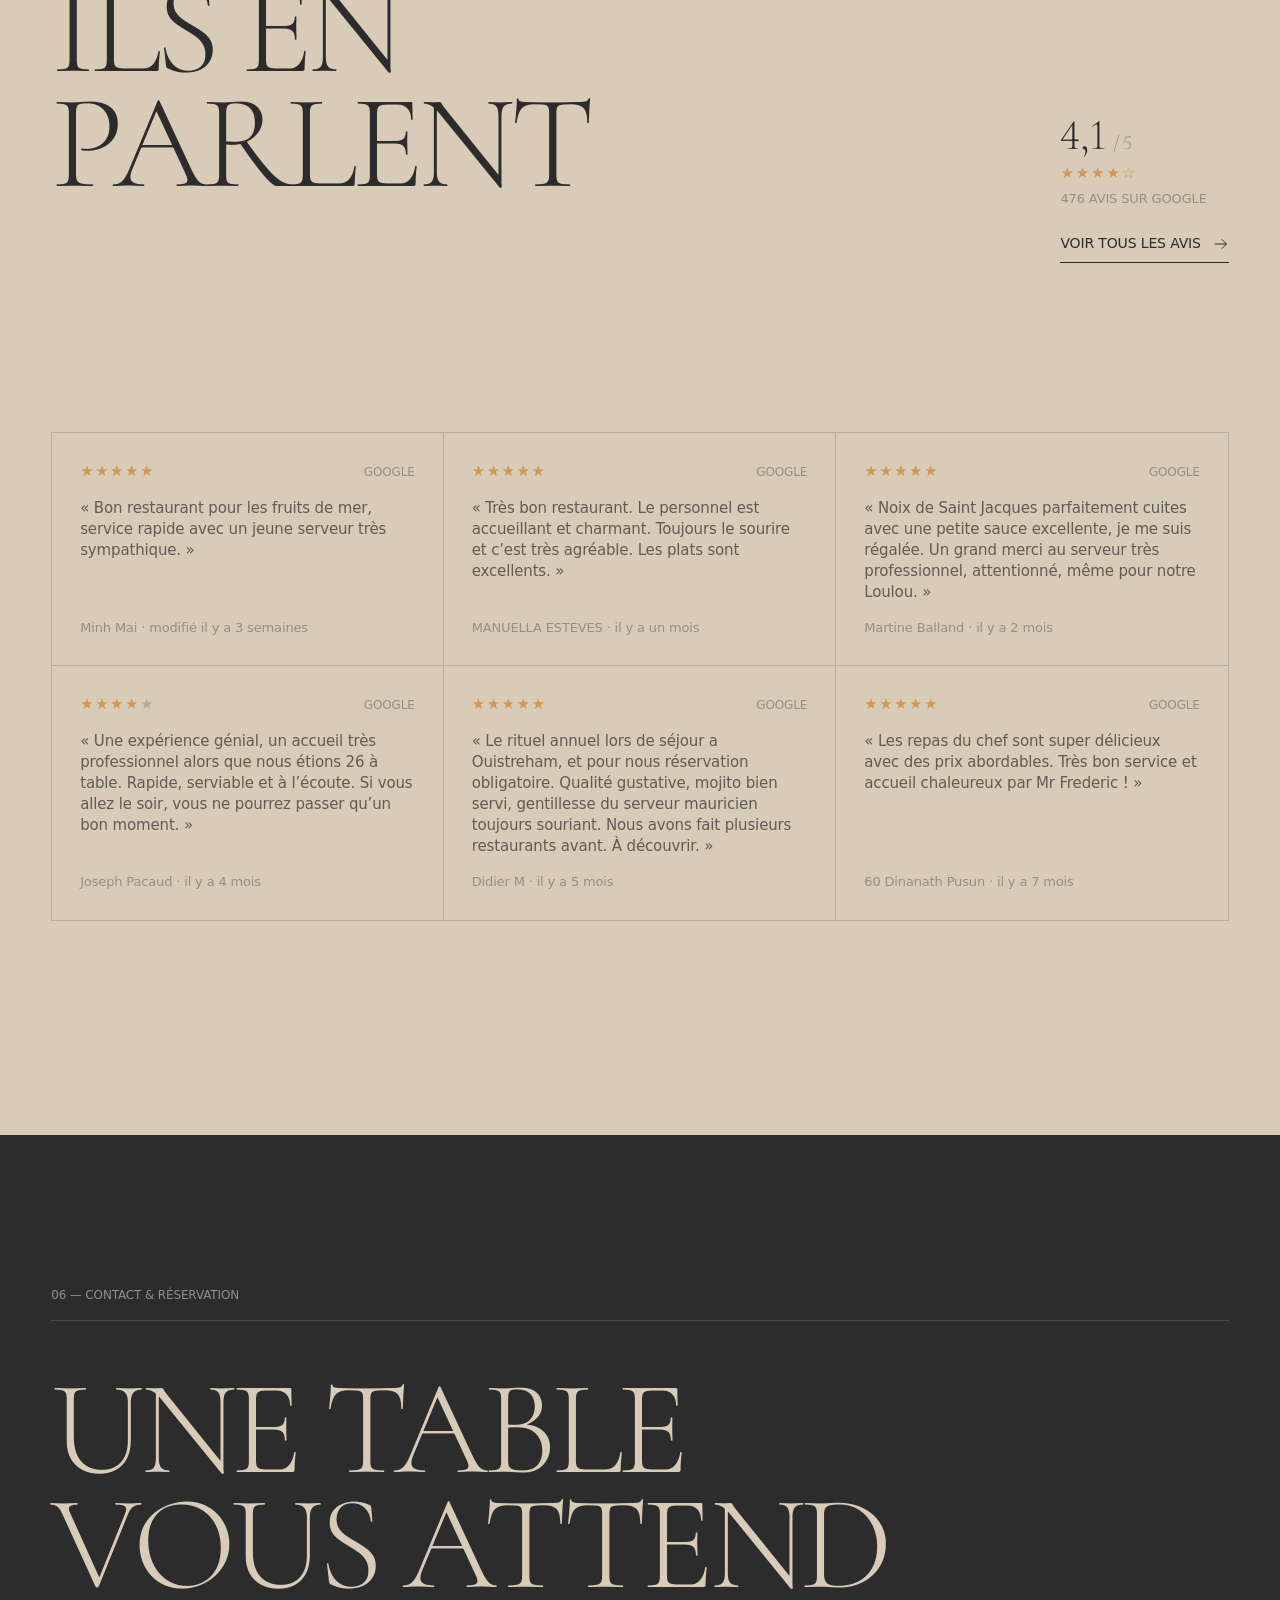
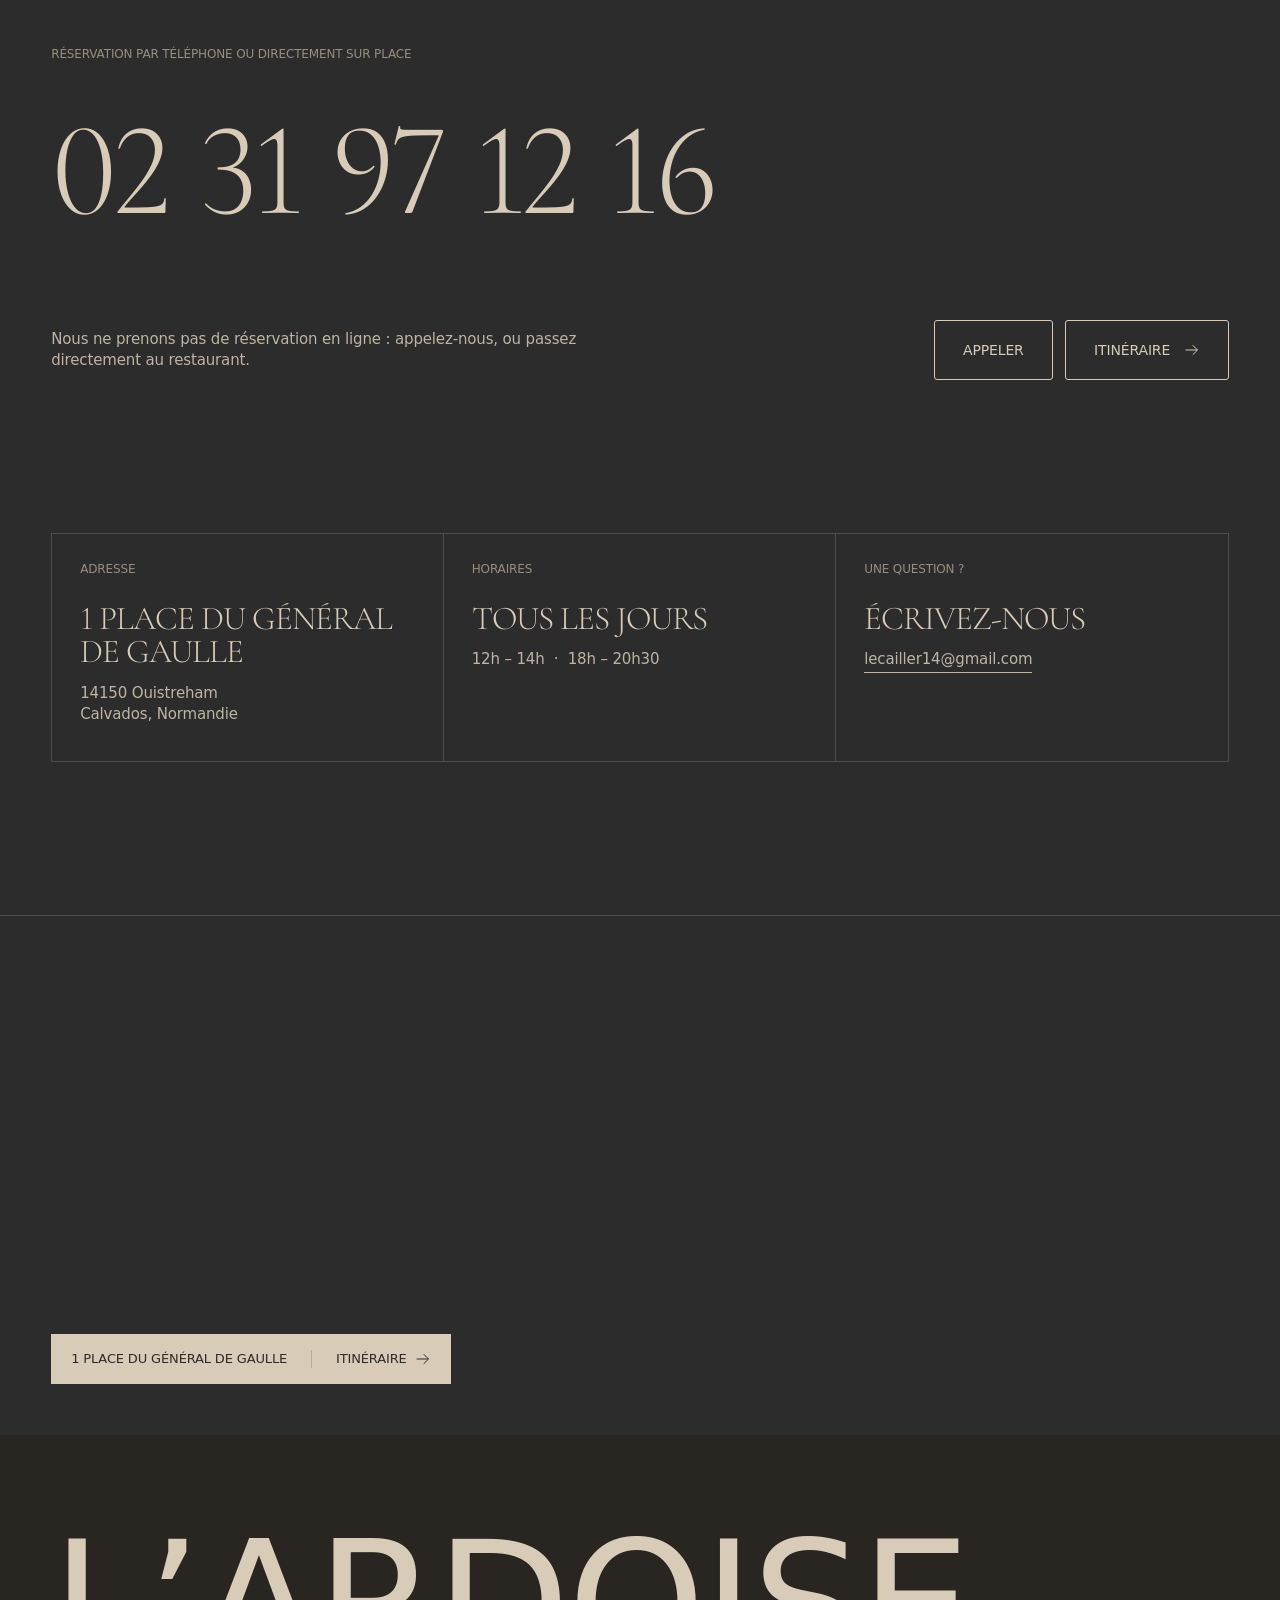
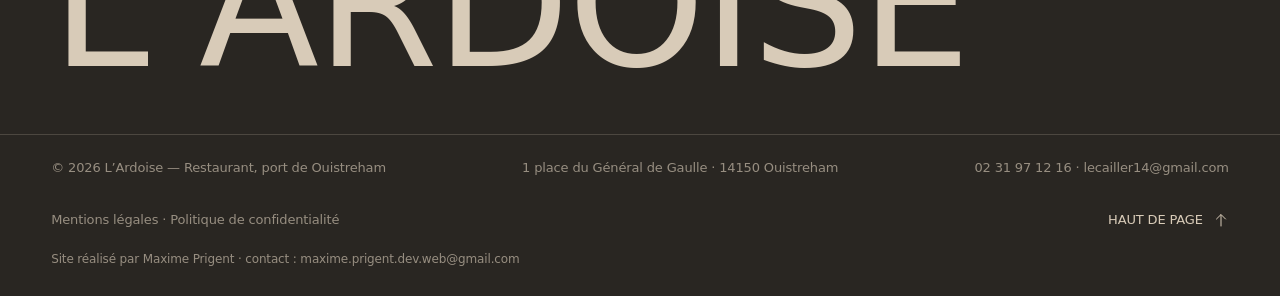
==== commit 55509753: "Theme clair uniquement : empeche le mode sombre automatique des navigateurs de changer le beige en m" ====
--- a/index.html
+++ b/index.html
@@ -3,6 +3,7 @@
 <head>
   <meta charset="utf-8">
   <meta name="viewport" content="width=device-width, initial-scale=1">
+  <meta name="color-scheme" content="only light">
   <title>L’Ardoise — Restaurant sur le port de Ouistreham</title>
   <meta name="description" content="L’Ardoise, restaurant sur le port de Ouistreham (Calvados), 1 place du Général de Gaulle. Ouvert tous les jours de 12h à 14h et de 18h à 20h30. Réservation au 02 31 97 12 16.">
   <meta name="theme-color" content="#292622">
--- a/style.css
+++ b/style.css
@@ -15,6 +15,7 @@
 }
 
 :root {
+  color-scheme: only light; /* site à thème unique : le « mode sombre automatique » des navigateurs ne doit pas teinter le beige en marron */
   --color-parchment: #d8cbb8;
   --color-linen: #bfb4a3;
   --color-warm-stone: #b6ab9c;
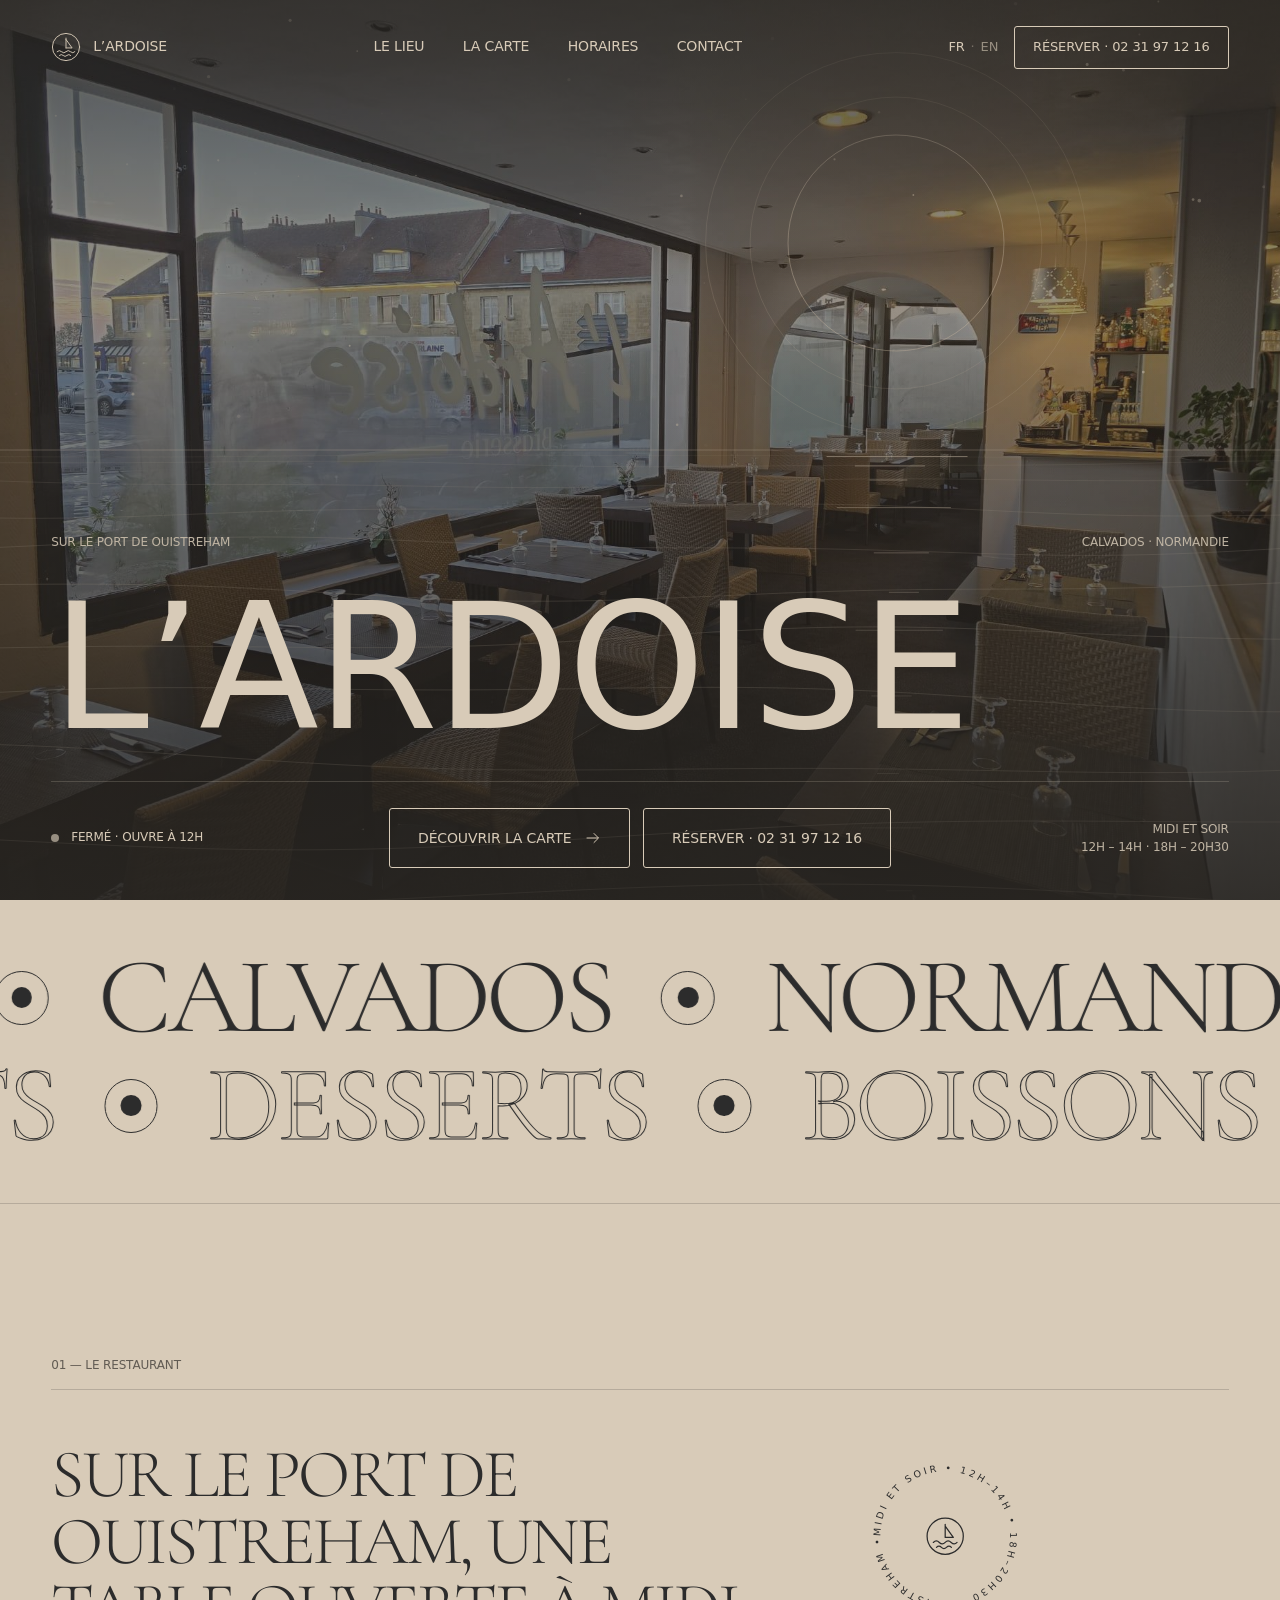
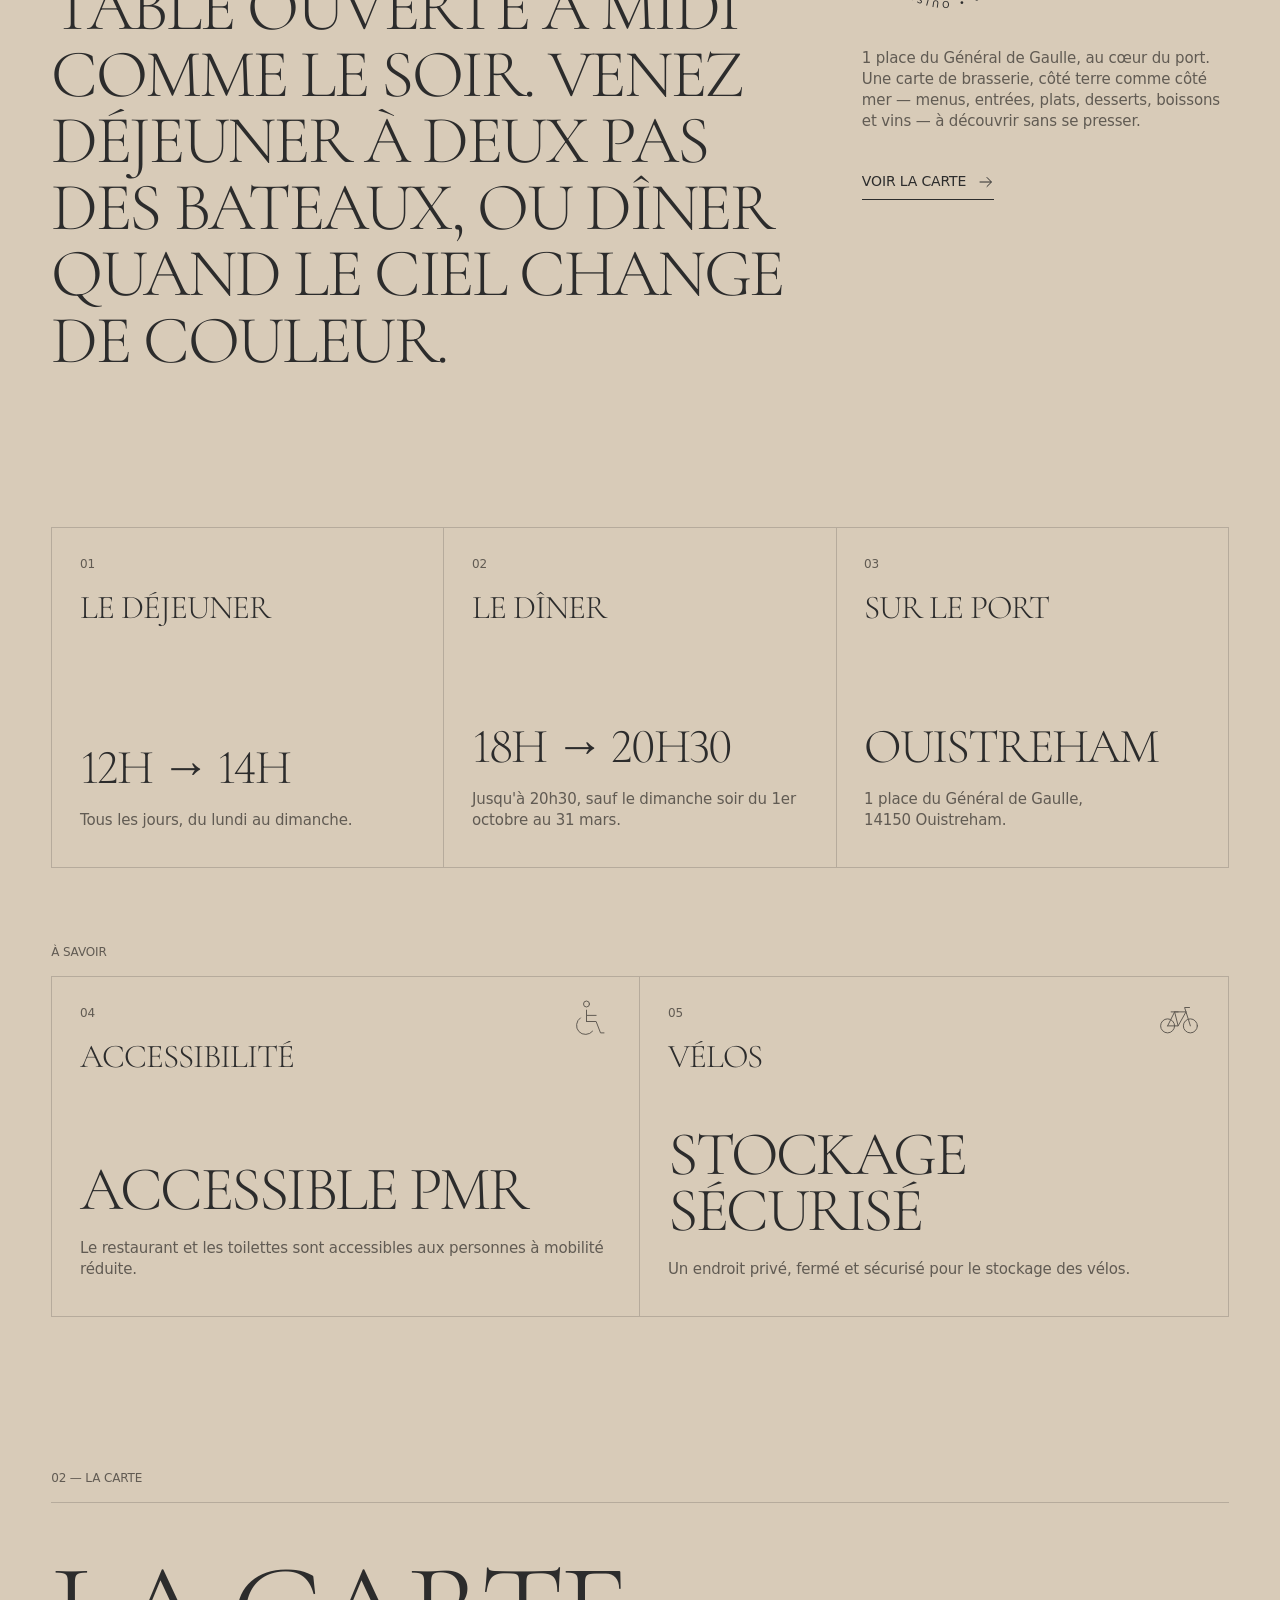
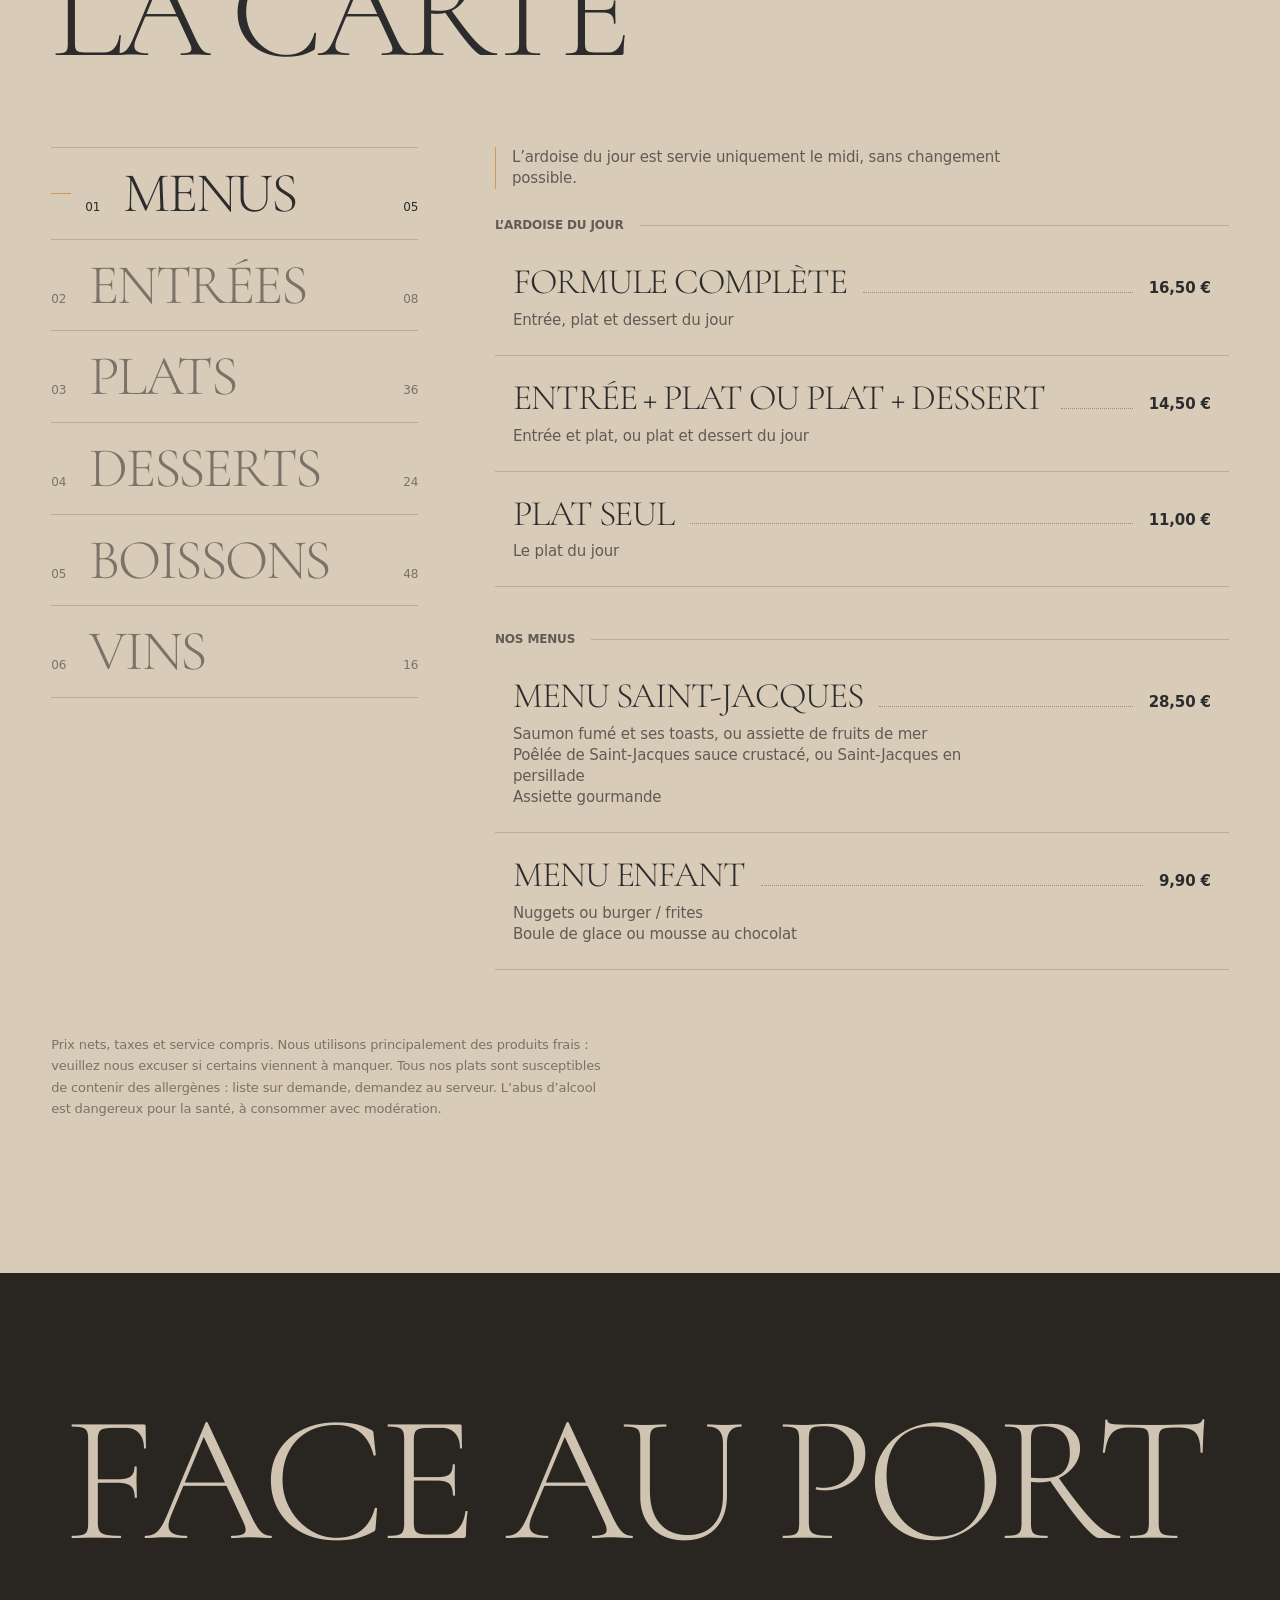
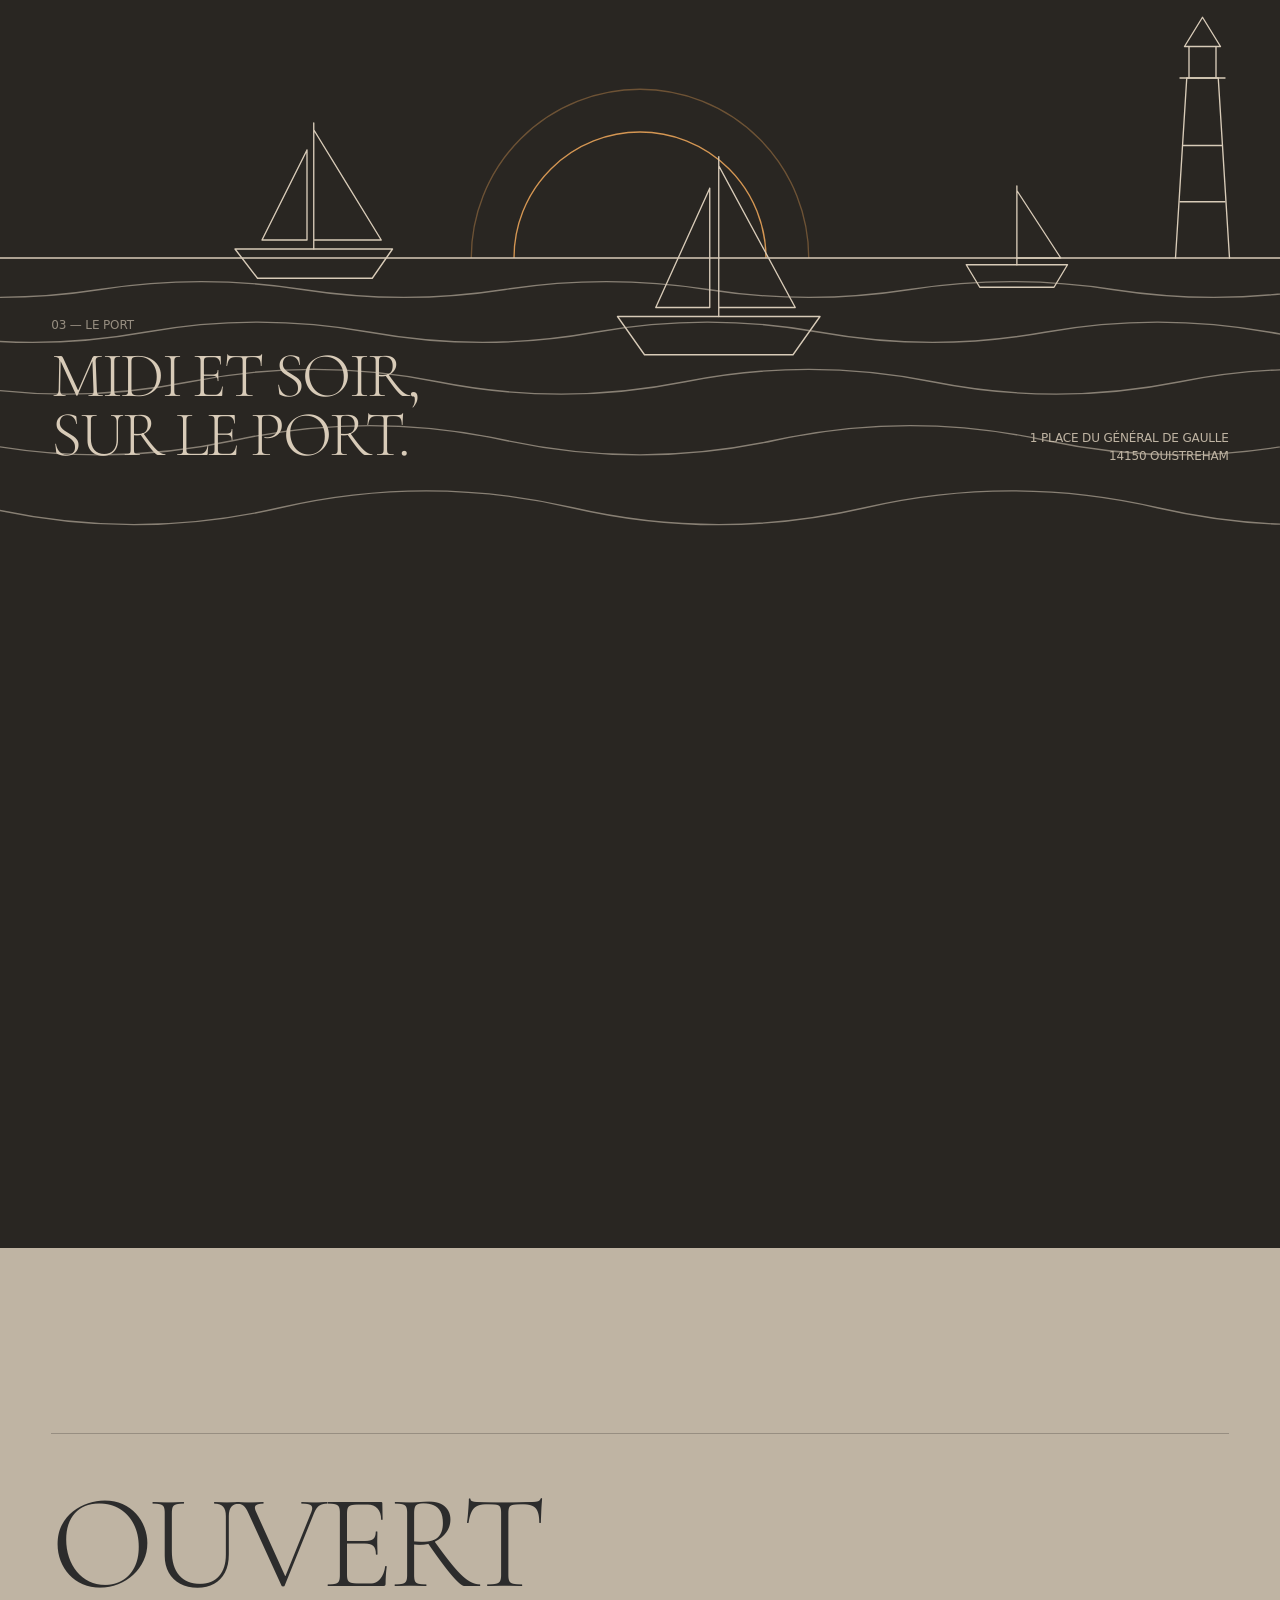
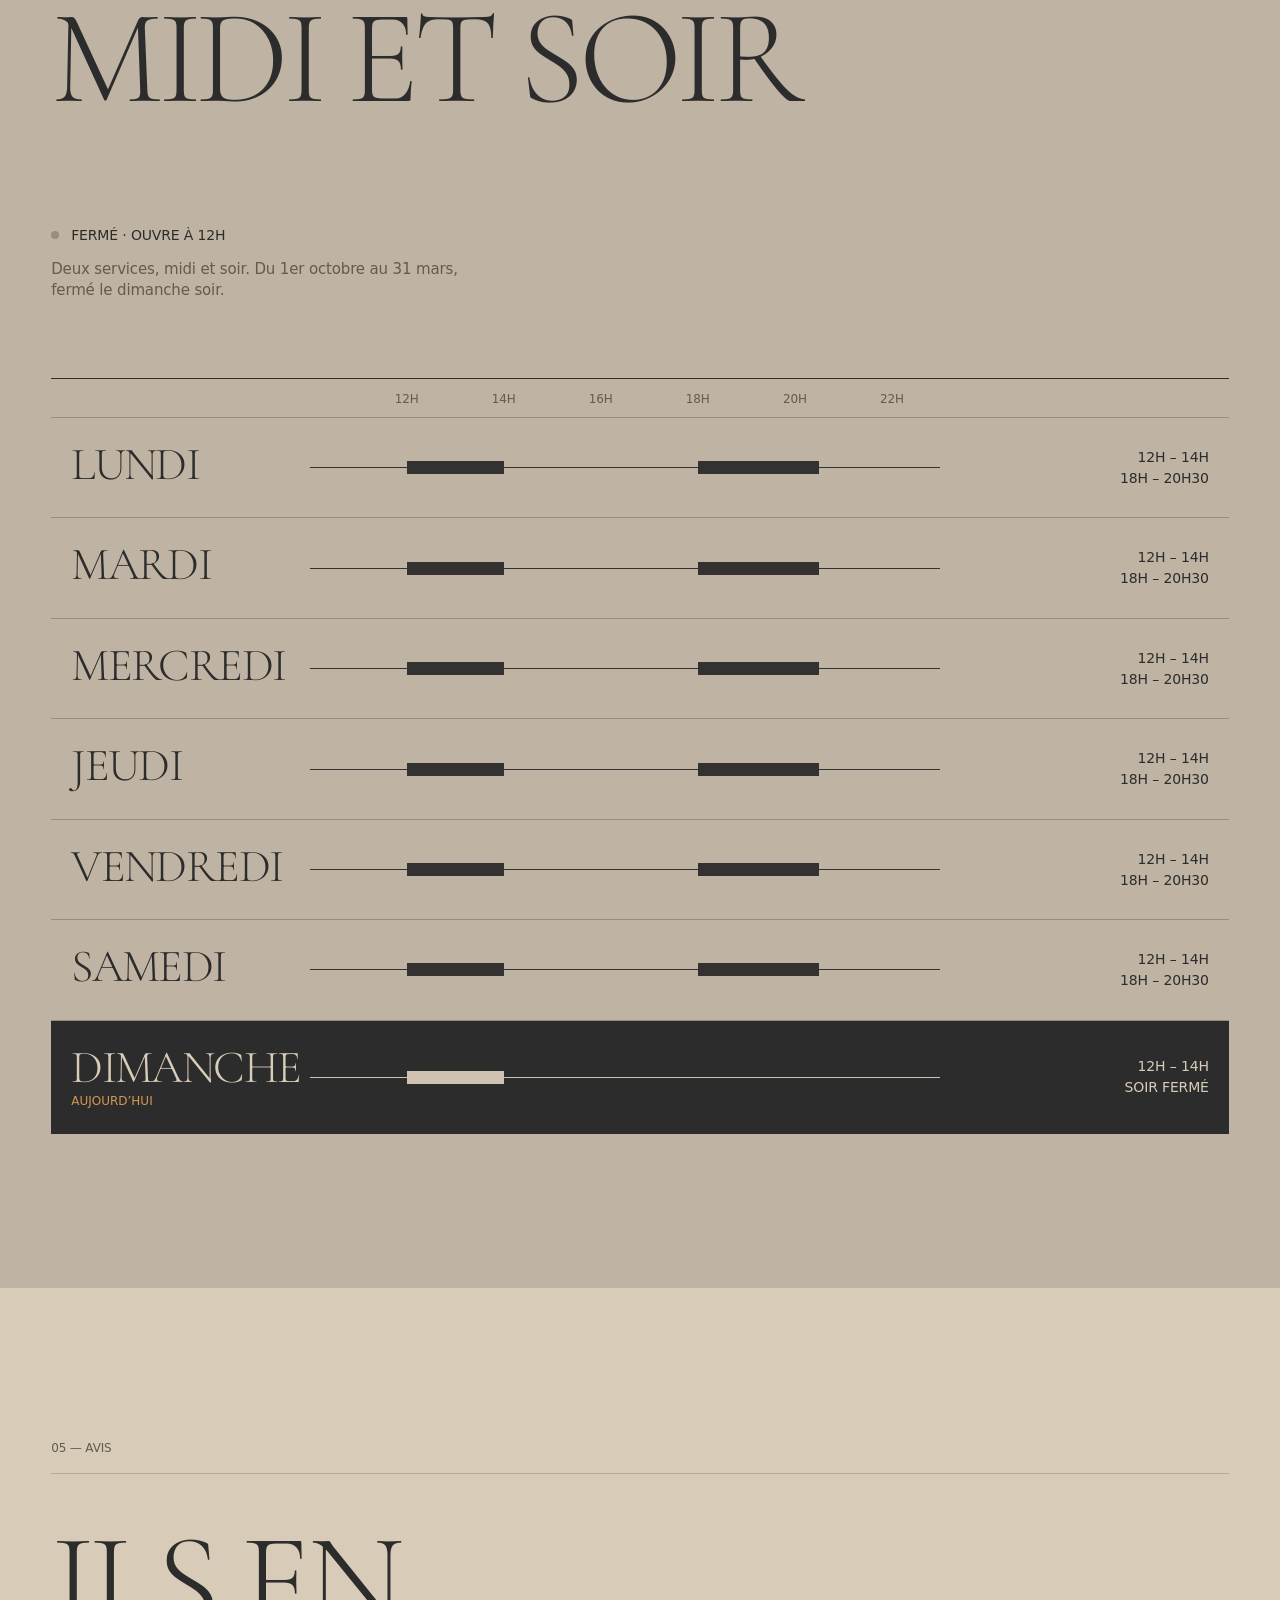
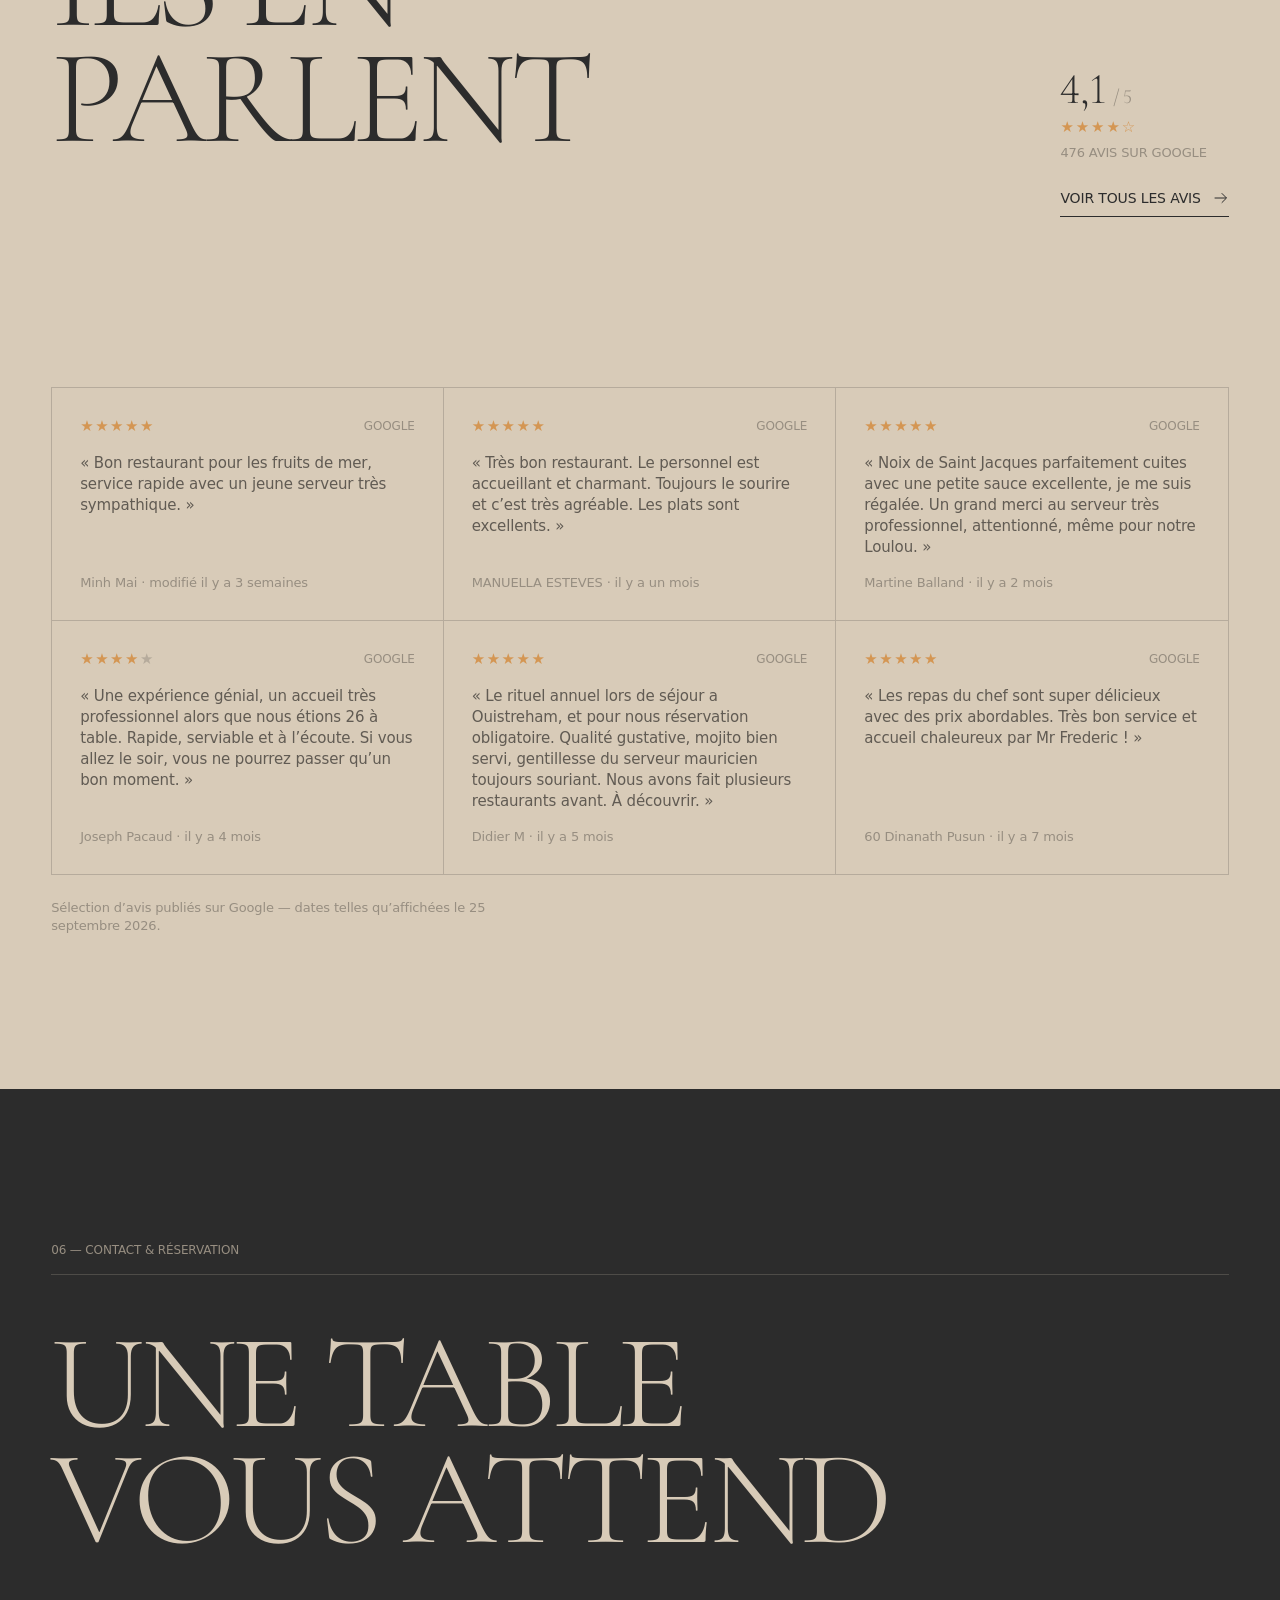
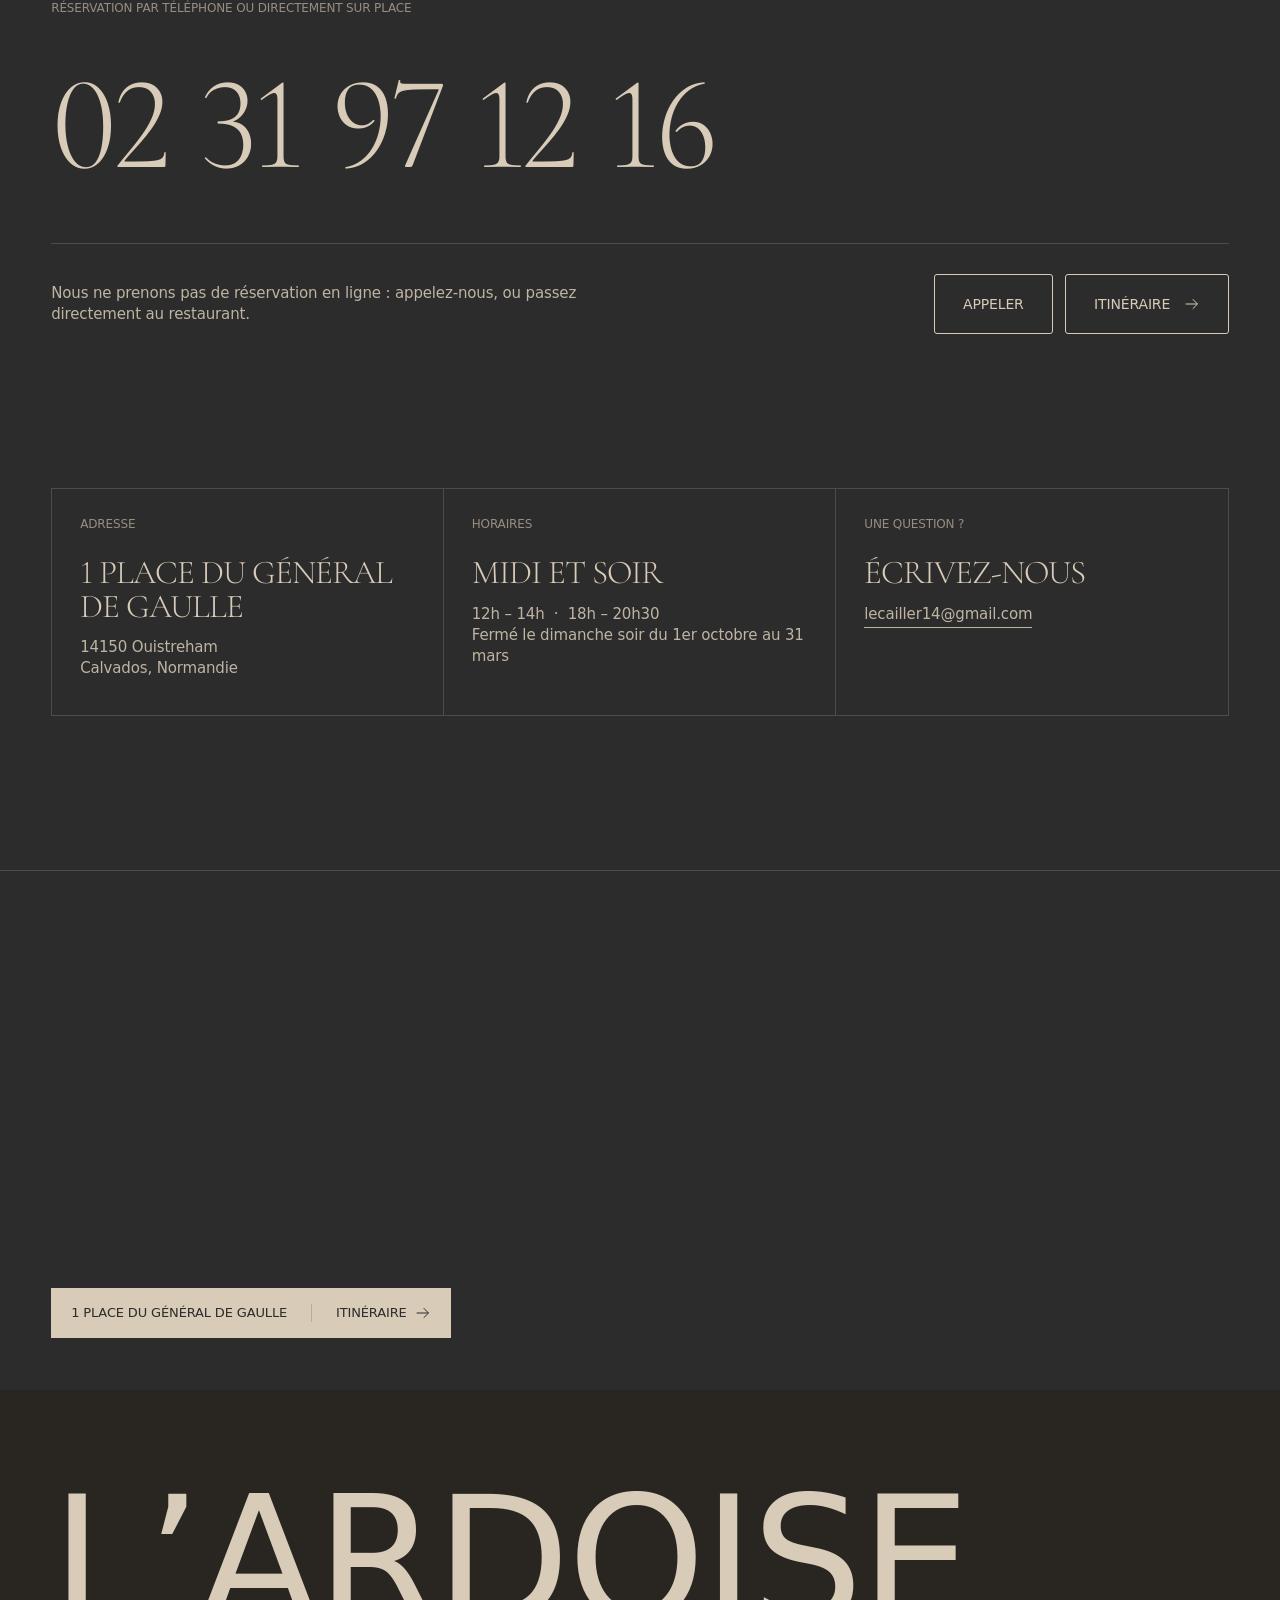
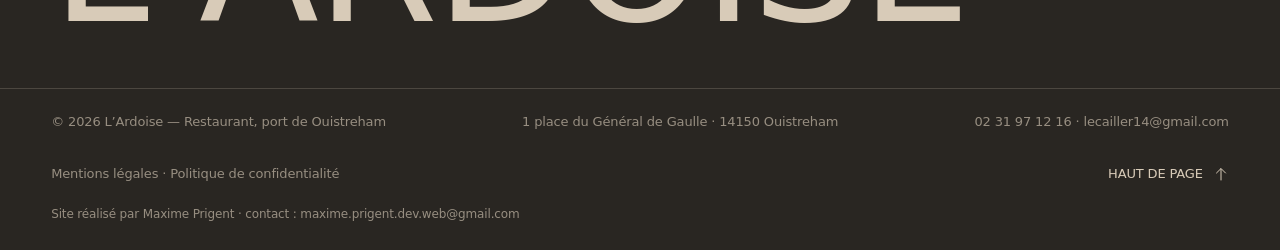
==== commit 144c2611: "Horaires : dimanche soir ferme du 1er octobre au 31 mars (FR + EN) Le restaurant ne sert pas le dima" ====
--- a/index.html
+++ b/index.html
@@ -5,7 +5,7 @@
   <meta name="viewport" content="width=device-width, initial-scale=1">
   <meta name="color-scheme" content="only light">
   <title>L’Ardoise — Restaurant sur le port de Ouistreham</title>
-  <meta name="description" content="L’Ardoise, restaurant sur le port de Ouistreham (Calvados), 1 place du Général de Gaulle. Ouvert tous les jours de 12h à 14h et de 18h à 20h30. Réservation au 02 31 97 12 16.">
+  <meta name="description" content="L’Ardoise, restaurant sur le port de Ouistreham (Calvados), 1 place du Général de Gaulle. Ouvert de 12h à 14h et de 18h à 20h30, tous les jours sauf le dimanche soir du 1er octobre au 31 mars. Réservation au 02 31 97 12 16.">
   <meta name="theme-color" content="#292622">
 
   <!-- Adresse de référence et version anglaise (pour Google) -->
@@ -18,7 +18,7 @@
   <meta property="og:type" content="website">
   <meta property="og:site_name" content="L’Ardoise">
   <meta property="og:title" content="L’Ardoise — Restaurant sur le port de Ouistreham">
-  <meta property="og:description" content="Ouvert tous les jours de 12h à 14h et de 18h à 20h30. 1 place du Général de Gaulle, Ouistreham.">
+  <meta property="og:description" content="Ouvert de 12h à 14h et de 18h à 20h30, fermé le dimanche soir du 1er octobre au 31 mars. 1 place du Général de Gaulle, Ouistreham.">
   <meta property="og:url" content="https://lardoise-ouistreham.fr/">
   <meta property="og:locale" content="fr_FR">
   <meta property="og:locale:alternate" content="en_GB">
@@ -37,6 +37,8 @@
   <link rel="stylesheet" href="style.css">
   <link rel="preload" as="image" href="images/hero.jpg" fetchpriority="high">
 
+  <!-- Horaires : le dîner du dimanche n'est servi que du 1er avril au 30 septembre. Renouveler chaque année
+       les dates validFrom / validThrough (même chose dans index-en.html). -->
   <script type="application/ld+json">
   {
     "@context": "https://schema.org",
@@ -55,7 +57,11 @@
       "addressCountry": "FR"
     },
     "geo": { "@type": "GeoCoordinates", "latitude": 49.27912, "longitude": -0.25116 },
-    "openingHours": ["Mo-Su 12:00-14:00", "Mo-Su 18:00-20:30"]
+    "openingHoursSpecification": [
+      { "@type": "OpeningHoursSpecification", "dayOfWeek": ["Monday", "Tuesday", "Wednesday", "Thursday", "Friday", "Saturday", "Sunday"], "opens": "12:00", "closes": "14:00" },
+      { "@type": "OpeningHoursSpecification", "dayOfWeek": ["Monday", "Tuesday", "Wednesday", "Thursday", "Friday", "Saturday"], "opens": "18:00", "closes": "20:30" },
+      { "@type": "OpeningHoursSpecification", "dayOfWeek": "Sunday", "opens": "18:00", "closes": "20:30", "validFrom": "2027-04-01", "validThrough": "2027-09-30" }
+    ]
   }
   </script>
 </head>
@@ -148,7 +154,7 @@
               <a class="btn" href="#carte" data-magnet><span data-roll>Découvrir la carte</span><svg class="ico"><use href="#arrow"/></svg></a>
               <a class="btn" href="tel:+33231971216" data-magnet aria-label="Réserver par téléphone au 02 31 97 12 16"><span data-roll>Réserver · 02 31 97 12 16</span></a>
             </div>
-            <p class="hero-hours" data-reveal="fade" style="--d:2000">Tous les jours<br>12h – 14h · 18h – 20h30</p>
+            <p class="hero-hours" data-reveal="fade" style="--d:2000">Midi et soir<br>12h – 14h · 18h – 20h30</p>
           </div>
         </div>
       </div>
@@ -160,7 +166,7 @@
         <div class="mq-set"><span>Ouistreham</span><i></i><span>Le port</span><i></i><span>Calvados</span><i></i><span>Normandie</span><i></i><span>Midi &amp; soir</span><i></i></div>
       </div>
       <div class="mq-row outline" data-mq="1">
-        <div class="mq-set"><span>Entrées</span><i></i><span>Plats</span><i></i><span>Desserts</span><i></i><span>Boissons</span><i></i><span>7 jours sur 7</span><i></i></div>
+        <div class="mq-set"><span>Entrées</span><i></i><span>Plats</span><i></i><span>Desserts</span><i></i><span>Boissons</span><i></i><span>Vins</span><i></i></div>
       </div>
     </section>
 
@@ -173,12 +179,12 @@
         </div>
 
         <div class="intro-grid">
-          <p class="lead" data-fill>Sur le port de Ouistreham, une table ouverte tous les jours, à midi comme le soir. Venez déjeuner à deux pas des bateaux, ou dîner quand le ciel change de couleur.</p>
+          <p class="lead" data-fill>Sur le port de Ouistreham, une table ouverte à midi comme le soir. Venez déjeuner à deux pas des bateaux, ou dîner quand le ciel change de couleur.</p>
 
           <div class="intro-side">
             <svg class="badge" viewBox="0 0 200 200" aria-hidden="true" data-reveal="scale">
               <defs><path id="circ" d="M100 100m-78 0a78 78 0 1 1 156 0a78 78 0 1 1-156 0"/></defs>
-              <text><textPath href="#circ" textLength="486" lengthAdjust="spacing">OUVERT 7J/7 • 12H–14H • 18H–20H30 • OUISTREHAM • </textPath></text>
+              <text><textPath href="#circ" textLength="486" lengthAdjust="spacing">MIDI ET SOIR • 12H–14H • 18H–20H30 • OUISTREHAM • </textPath></text>
               <use href="#mark" x="76" y="76" width="48" height="48"/>
             </svg>
             <p class="body" data-reveal="up" style="--d:150">1 place du Général de Gaulle, au cœur du port. Une carte de brasserie, côté terre comme côté mer — menus, entrées, plats, desserts, boissons et vins — à découvrir sans se presser.</p>
@@ -197,7 +203,7 @@
             <span class="card-num">02</span>
             <h3 class="card-title">Le dîner</h3>
             <p class="card-time">18h <em>→</em> 20h30</p>
-            <p class="card-text">Tous les jours, jusqu'à 20h30.</p>
+            <p class="card-text">Jusqu'à 20h30, sauf le dimanche soir du 1er octobre au 31 mars.</p>
           </article>
           <article class="card" data-reveal="up" data-tilt>
             <span class="card-num">03</span>
@@ -300,7 +306,7 @@
 
         <div class="harbor-cap harbor-cap-a">
           <p class="label">03 — Le port</p>
-          <p class="harbor-line">Midi et soir,<br>tous les jours.</p>
+          <p class="harbor-line">Midi et soir,<br>sur le port.</p>
         </div>
         <p class="harbor-cap harbor-cap-b">1 place du Général de Gaulle<br>14150 Ouistreham</p>
       </div>
@@ -314,10 +320,10 @@
           <i class="rule" data-reveal="line"></i>
         </div>
         <div class="hours-head">
-          <h2 class="h2" data-split>Ouvert<br>tous les jours</h2>
+          <h2 class="h2" data-split>Ouvert<br>midi et soir</h2>
           <div class="hours-status" data-reveal="up" style="--d:200">
             <p class="status status-lg" data-status><i class="dot"></i><span>…</span></p>
-            <p class="body">Deux services, midi et soir, sept jours sur sept.</p>
+            <p class="body">Deux services, midi et soir. Du 1er octobre au 31 mars, fermé le dimanche soir.</p>
           </div>
         </div>
         <div class="days" id="days"></div>
@@ -446,8 +452,8 @@
           </address>
           <div class="info" data-reveal="up">
             <p class="label">Horaires</p>
-            <p class="info-title">Tous les jours</p>
-            <p class="info-text">12h – 14h &nbsp;·&nbsp; 18h – 20h30</p>
+            <p class="info-title">Midi et soir</p>
+            <p class="info-text">12h – 14h &nbsp;·&nbsp; 18h – 20h30<br>Fermé le dimanche soir du 1er octobre au 31 mars</p>
           </div>
           <div class="info" data-reveal="up">
             <p class="label">Une question ?</p>
